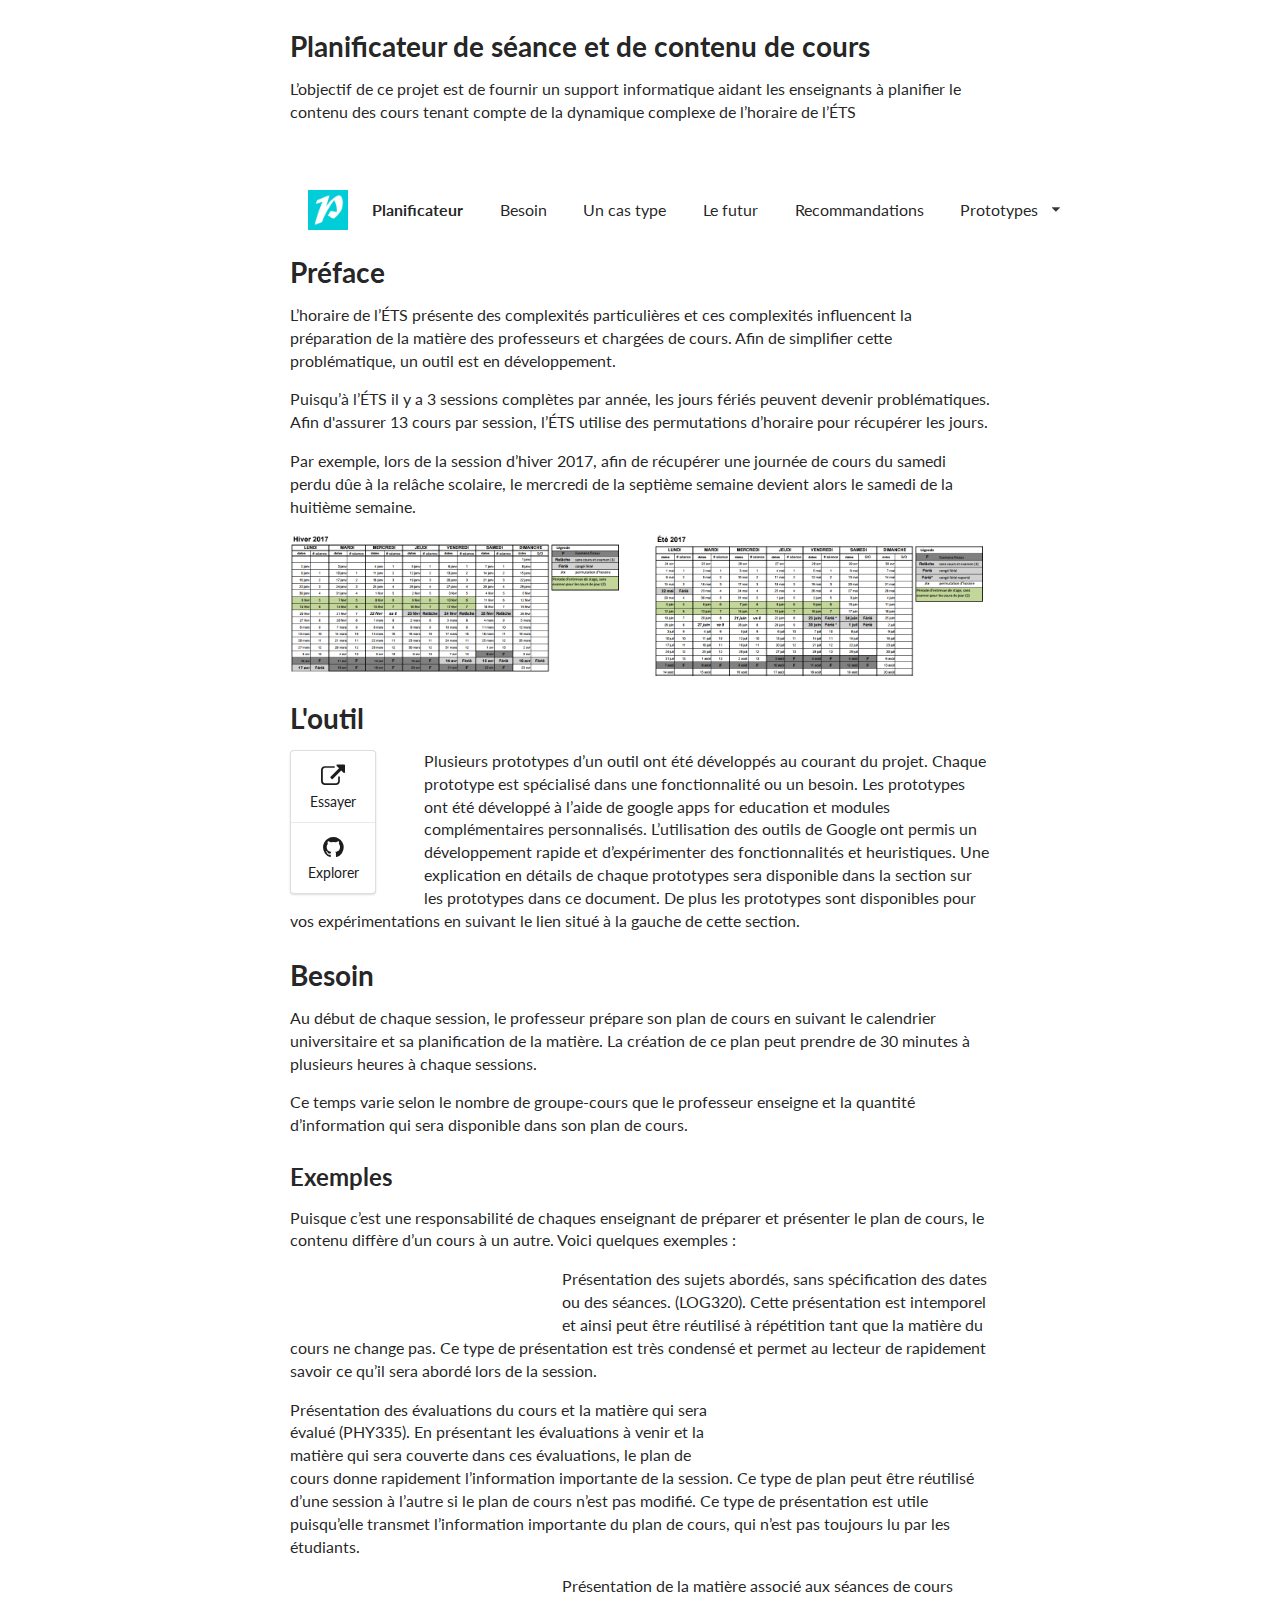
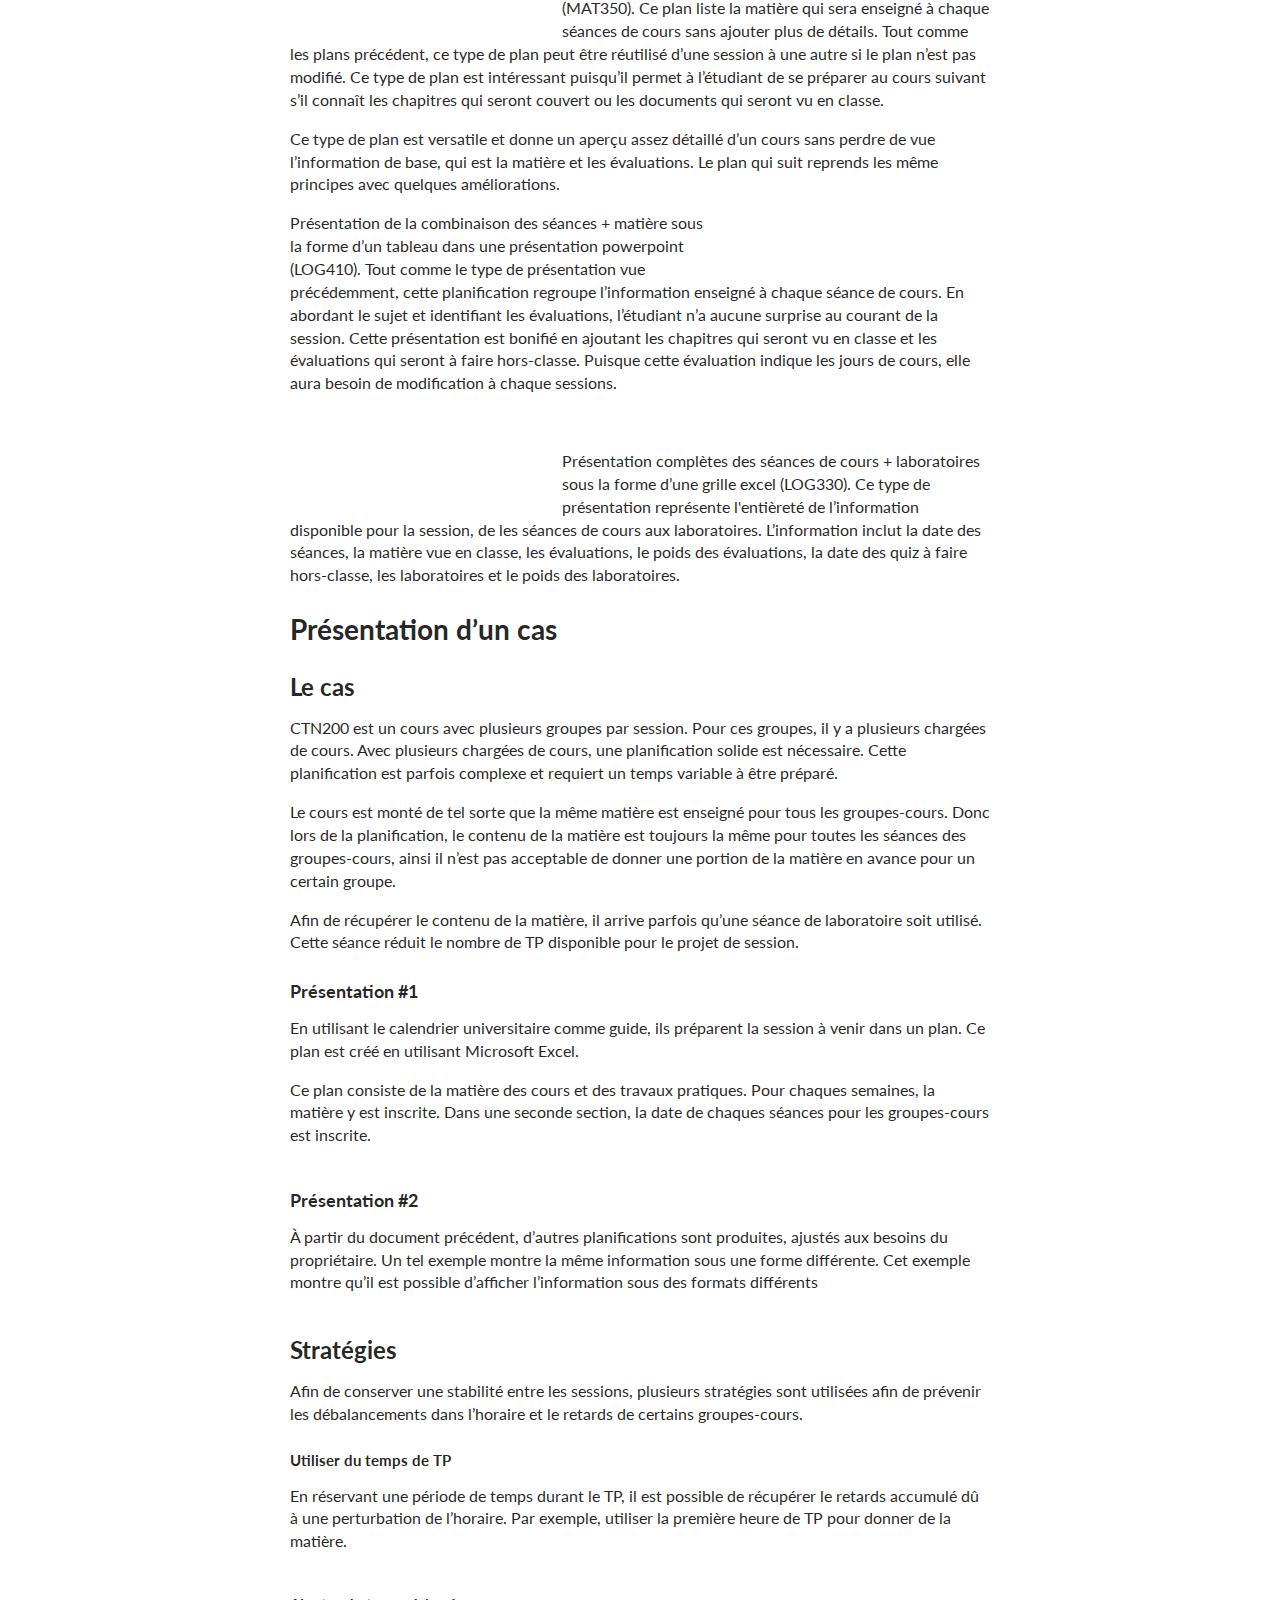
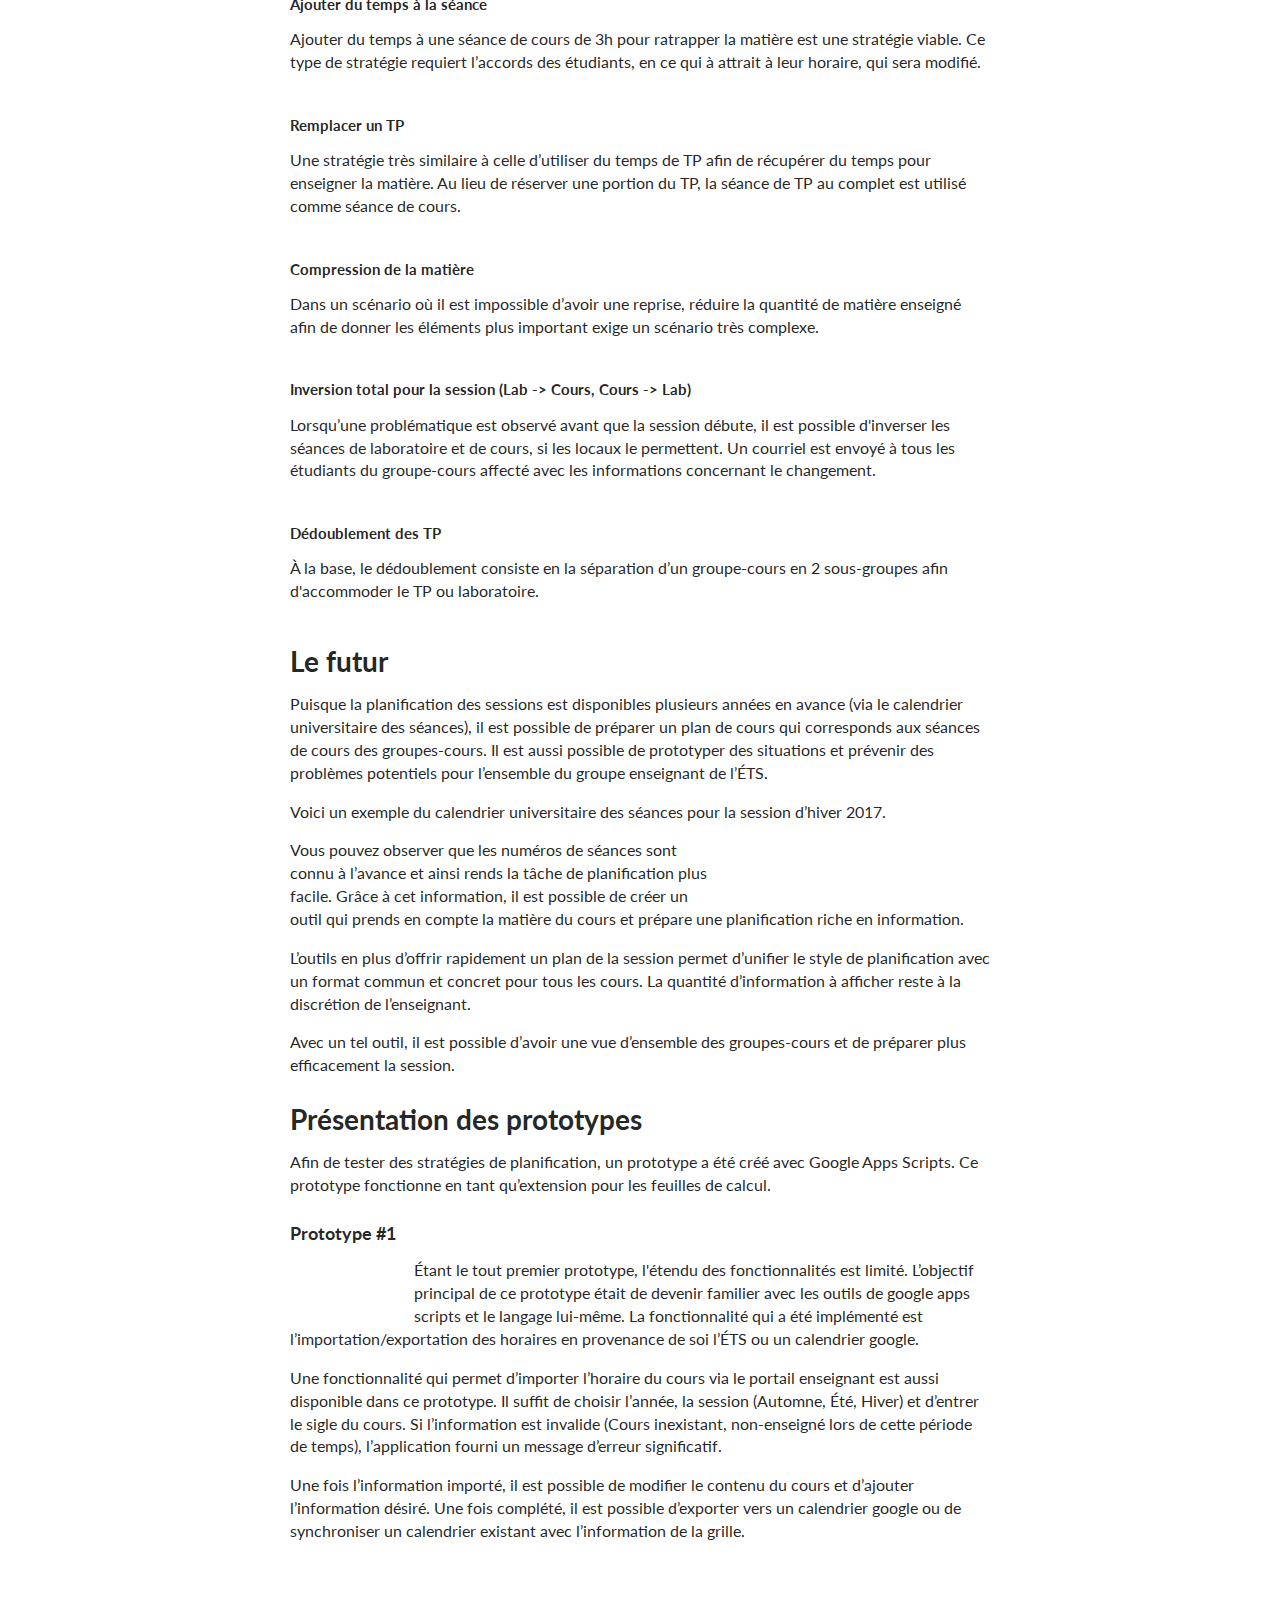
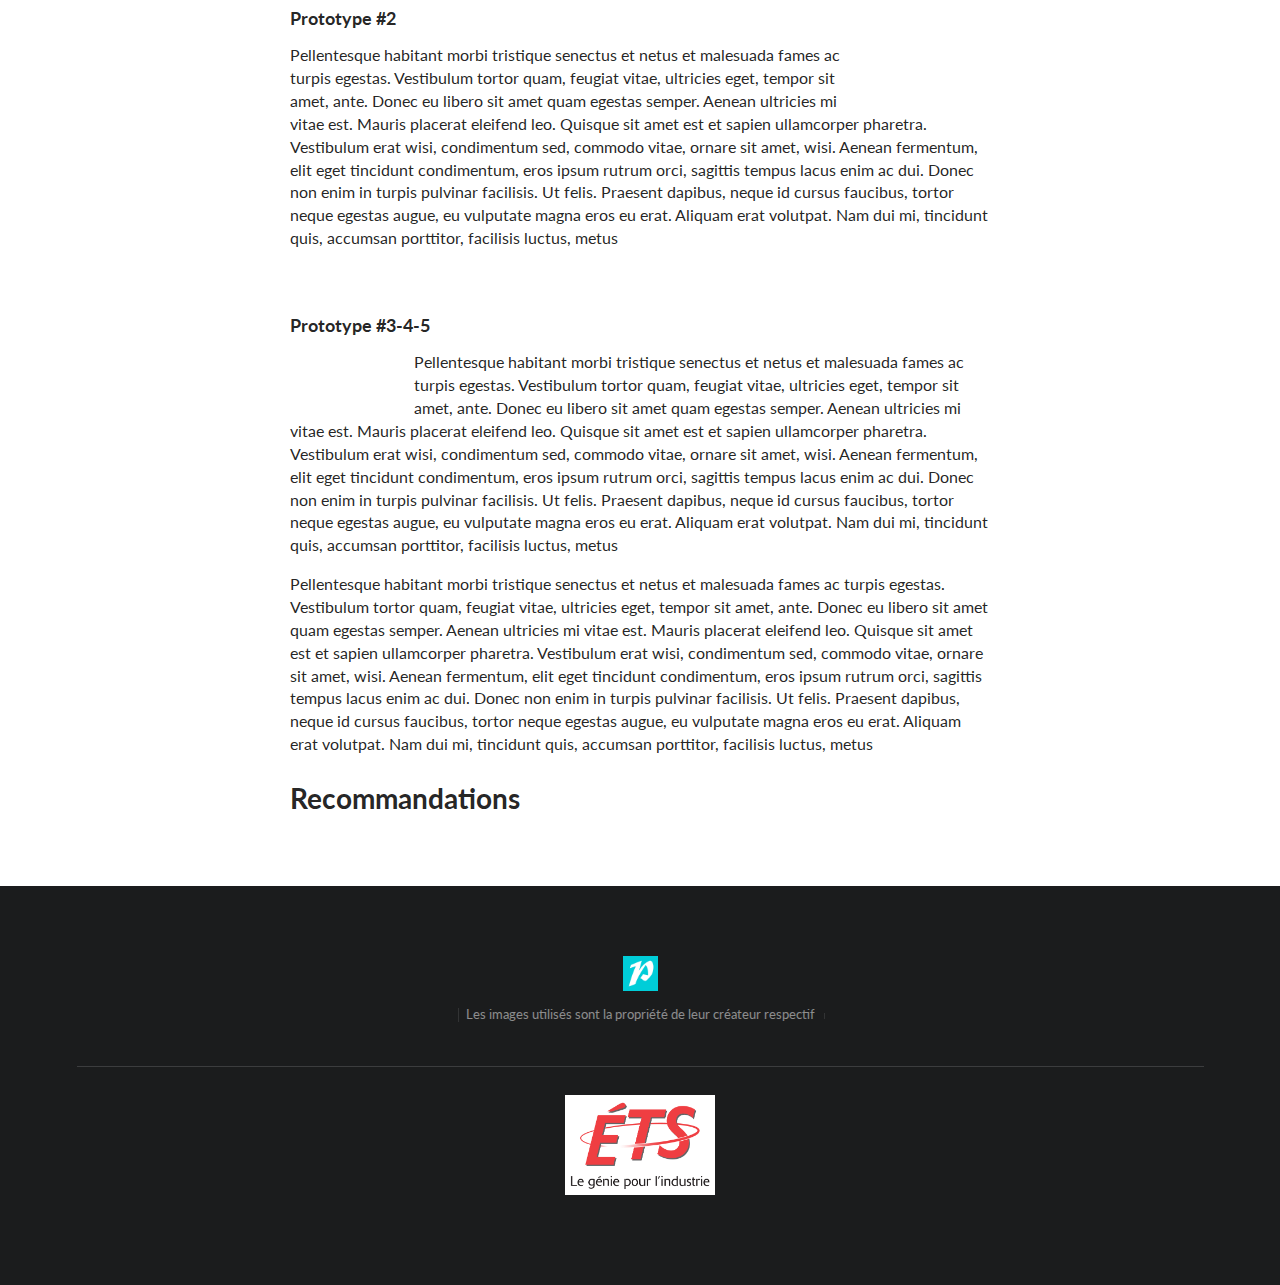
==== docs/index.html @ f1735b57 "Initial commit" ====
﻿<!DOCTYPE html>
<html>
<head>
    <!-- Standard Meta -->
    <meta charset="utf-8" />
    <meta http-equiv="X-UA-Compatible" content="IE=edge,chrome=1" />
    <meta name="viewport" content="width=device-width, initial-scale=1.0, maximum-scale=1.0">
    <!-- Site Properties -->
    <title>Planificateur de séance et de contenu de cours</title>
    <link rel="stylesheet" type="text/css" href="public/semantic/dist/components/reset.css">
    <link rel="stylesheet" type="text/css" href="public/semantic/dist/components/site.css">
    <link rel="stylesheet" type="text/css" href="public/semantic/dist/components/container.css">
    <link rel="stylesheet" type="text/css" href="public/semantic/dist/components/grid.css">
    <link rel="stylesheet" type="text/css" href="public/semantic/dist/components/header.css">
    <link rel="stylesheet" type="text/css" href="public/semantic/dist/components/image.css">
    <link rel="stylesheet" type="text/css" href="public/semantic/dist/components/menu.css">
    <link rel="stylesheet" type="text/css" href="public/semantic/dist/components/divider.css">
    <link rel="stylesheet" type="text/css" href="public/semantic/dist/components/list.css">
    <link rel="stylesheet" type="text/css" href="public/semantic/dist/components/segment.css">
    <link rel="stylesheet" type="text/css" href="public/semantic/dist/components/dropdown.css">
    <link rel="stylesheet" type="text/css" href="public/semantic/dist/components/icon.css">
    <link rel="stylesheet" type="text/css" href="public/semantic/dist/components/transition.css">
    <link rel="stylesheet" type="text/css" href="public/fancybox/dist/jquery.fancybox.min.css">
    <script src="public/library/jquery.min.js"></script>
    <script src="public/semantic/dist/components/transition.js"></script>
    <script src="public/semantic/dist/components/dropdown.js"></script>
    <script src="public/semantic/dist/components/visibility.js"></script>
    <script src="public/fancybox/dist/jquery.fancybox.min.js"></script>
    <script>
        $(document)
            .ready(function () {

                // fix main menu to page on passing
                $('.main.menu').visibility({
                    type: 'fixed'
                });
                $('.overlay').visibility({
                    type: 'fixed',
                    offset: 80
                });

                // lazy load images
                $('.image').visibility({
                    type: 'image',
                    transition: 'vertical flip in',
                    duration: 500
                });

                // show dropdown on hover
                $('.main.menu  .ui.dropdown').dropdown({
                    on: 'hover'
                });
            })
            ;
    </script>

    <link rel="stylesheet" type="text/css" href="public/css/site.css">

</head>
<body>
    <div class="ui main text container">
        <h1 class="ui header">Planificateur de séance et de contenu de cours</h1>
        <p>L’objectif de ce projet est de fournir un support informatique aidant les enseignants à planifier le contenu des cours tenant compte de la dynamique complexe de l’horaire de l’ÉTS</p>
    </div>

    <div class="ui borderless main menu">
        <div class="ui text container">
            <div href="#" class="header item">
                <img class="logo" src="public/images/logo.png">
                Planificateur
            </div>
            <a href="#Besoin" class="item">Besoin</a>
            <a href="#CasType" class="item">Un cas type</a>
            <a href="#Futur" class="item">Le futur</a>
            <a href="#Recommandations" class="item">Recommandations</a>
            <div class="ui right floated dropdown item">
                Prototypes <i class="dropdown icon"></i>
                <div class="menu">
                    <a href="#Prototype1" class="item">#1 : Contenu d'horaire</a>
                    <a href="#Prototype2" class="item">#2 : Ordre des horaires</a>
                    <a href="#Prototype3-4-5" class="item">#3 : Planificateur d'horaire</a>
                    <a href="#Prototype3-4-5" class="item">#4 : Heuristiques d'horaire</a>
                    <a href="#Prototype3-4-5" class="item">#5 : Multi horaires</a>
                </div>
            </div>
        </div>
    </div>
    <div class="ui text container">
        <h1>Préface</h1>
        <p>L’horaire de l’ÉTS présente des complexités particulières et ces complexités influencent la préparation de la matière des professeurs et chargées de cours. Afin de simplifier cette problématique, un outil est en développement.</p>
        <p>Puisqu’à l’ÉTS il y a 3 sessions complètes par année, les jours fériés peuvent devenir problématiques. Afin d'assurer 13 cours par session, l’ÉTS utilise des permutations d’horaire pour récupérer les jours.</p>
        <p>Par exemple, lors de la session d’hiver 2017, afin de récupérer une journée de cours du samedi perdu dûe à la relâche scolaire, le mercredi de la septième semaine devient alors le samedi de la huitième semaine.</p>
        <div class="ui grid">
            <div class="centered row">
                <div class="eight wide column">
                    <a data-fancybox="calendrieruniversitaire" href="public/images/calendrieruniversitaire1.png"><img class="ui large floated image" data-src="public/images/wireframe/calendrieruniversitaire1.png"></a>
                </div>
                <div class="eight wide column">
                    <a data-fancybox="calendrieruniversitaire" href="public/images/calendrieruniversitaire2.png"><img class="ui large floated image" data-src="public/images/wireframe/calendrieruniversitaire2.png"></a>
                </div>
            </div>
        </div>

        <h1>L'outil</h1>
        <div class="overlay">
            <div class="ui labeled icon vertical menu">
                <a class="item" href="prototypes.html" target="_blank"><i class="external icon"></i> Essayer</a>
                <a class="item" href="https://github.com/Thoorium/PlanificateurSeanceContenuCours" target="_blank"><i class="github icon"></i> Explorer</a>
            </div>
        </div>
        <p>Plusieurs prototypes d’un outil ont été développés au courant du projet. Chaque prototype est spécialisé dans une fonctionnalité ou un besoin. Les prototypes ont été développé à l’aide de google apps for education et modules complémentaires personnalisés. L’utilisation des outils de Google ont permis un développement rapide et d’expérimenter des fonctionnalités et heuristiques. Une explication en détails de chaque prototypes sera disponible dans la section sur les prototypes dans ce document. De plus les prototypes sont disponibles pour vos expérimentations en suivant le lien situé à la gauche de cette section.</p>
        <h1 id="Besoin">Besoin</h1>
        <p>Au début de chaque session, le professeur prépare son plan de cours en suivant le calendrier universitaire et sa planification de la matière. La création de ce plan peut prendre de 30 minutes à plusieurs heures à chaque sessions.</p>
        <p>Ce temps varie selon le nombre de groupe-cours que le professeur enseigne et la quantité d’information qui sera disponible dans son plan de cours.</p>
        <h2>Exemples</h2>
        <p>Puisque c’est une responsabilité de chaques enseignant de préparer et présenter le plan de cours, le contenu diffère d’un cours à un autre. Voici quelques exemples :</p>
        <a data-fancybox="gallery1" href="public/images/wireframe/plan1.png"><img class="ui medium left floated image" data-src="public/images/wireframe/plan1.png"></a>
        <p>Présentation des sujets abordés, sans spécification des dates ou des séances. (LOG320). Cette présentation est intemporel et ainsi peut être réutilisé à répétition tant que la matière du cours ne change pas. Ce type de présentation est très condensé et permet au lecteur de rapidement savoir ce qu’il sera abordé lors de la session.</p>
        <a data-fancybox="gallery2" href="public/images/wireframe/plan2.png"><img class="ui medium right floated image" data-src="public/images/wireframe/plan2.png"></a>
        <p>Présentation des évaluations du cours et la matière qui sera évalué (PHY335). En présentant les évaluations à venir et la matière qui sera couverte dans ces évaluations, le plan de cours donne rapidement l’information importante de la session. Ce type de plan peut être réutilisé d’une session à l’autre si le plan de cours n’est pas modifié. Ce type de présentation est utile puisqu’elle transmet l’information importante du plan de cours, qui n’est pas toujours lu par les étudiants.</p>
        <a data-fancybox="gallery3" href="public/images/wireframe/plan3.png"><img class="ui medium left floated image" data-src="public/images/wireframe/plan3.png"></a>
        <p>Présentation de la matière associé aux séances de cours (MAT350). Ce plan liste la matière qui sera enseigné à chaque séances de cours sans ajouter plus de détails. Tout comme les plans précédent, ce type de plan peut être réutilisé d’une session à une autre si le plan n’est pas modifié. Ce type de plan est intéressant puisqu’il permet à l’étudiant de se préparer au cours suivant s’il connaît les chapitres qui seront couvert ou les documents qui seront vu en classe.</p>
        <p>Ce type de plan est versatile et donne un aperçu assez détaillé d’un cours sans perdre de vue l’information de base, qui est la matière et les évaluations. Le plan qui suit reprends les même principes avec quelques améliorations.</p>
        <a data-fancybox="gallery4" href="public/images/wireframe/plan4.png"><img class="ui medium right floated image" data-src="public/images/wireframe/plan4.png"></a>

        <p>Présentation de la combinaison des séances + matière sous la forme d’un tableau dans une présentation powerpoint (LOG410). Tout comme le type de présentation vue précédemment, cette planification regroupe l’information enseigné à chaque séance de cours. En abordant le sujet et identifiant les évaluations, l’étudiant n’a aucune surprise au courant de la session. Cette présentation est bonifié en ajoutant les chapitres qui seront vu en classe et les évaluations qui seront à faire hors-classe. Puisque cette évaluation indique les jours de cours, elle aura besoin de modification à chaque sessions.</p>
        <!--<p>Pellentesque habitant morbi tristique senectus et netus et malesuada fames ac turpis egestas. Vestibulum tortor quam, feugiat vitae, ultricies eget, tempor sit amet, ante. Donec eu libero sit amet quam egestas semper. Aenean ultricies mi vitae est. Mauris placerat eleifend leo.</p>-->
        <p>&nbsp;</p>
        <a data-fancybox="gallery5" href="public/images/wireframe/plan5.png"><img class="ui medium left floated image" data-src="public/images/wireframe/plan5.png"></a>

        <p>Présentation complètes des séances de cours + laboratoires sous la forme d’une grille excel (LOG330). Ce type de présentation représente l'entièreté de l’information disponible pour la session, de les séances de cours aux laboratoires. L’information inclut la date des séances, la matière vue en classe, les évaluations, le poids des évaluations, la date des quiz à faire hors-classe, les laboratoires et le poids des laboratoires.</p>

        <h1 id="CasType">Présentation d’un cas</h1>
        <h2>Le cas</h2>
        <p>CTN200 est un cours avec plusieurs groupes par session. Pour ces groupes, il y a plusieurs chargées de cours. Avec plusieurs chargées de cours, une planification solide est nécessaire. Cette planification est parfois complexe et requiert un temps variable à être préparé.</p>
        <p>Le cours est monté de tel sorte que la même matière est enseigné pour tous les groupes-cours. Donc lors de la planification, le contenu de la matière est toujours la même pour toutes les séances des groupes-cours, ainsi il n’est pas acceptable de donner une portion de la matière en avance pour un certain groupe.</p>
        <p>Afin de récupérer le contenu de la matière, il arrive parfois qu’une séance de laboratoire soit utilisé. Cette séance réduit le nombre de TP disponible pour le projet de session.</p>
        <h3>Présentation #1</h3>
        <p>En utilisant le calendrier universitaire comme guide, ils préparent la session à venir dans un plan. Ce plan est créé en utilisant Microsoft Excel.</p>
        <p>Ce plan consiste de la matière des cours et des travaux pratiques. Pour chaques semaines, la matière y est inscrite. Dans une seconde section, la date de chaques séances pour les groupes-cours est inscrite.</p>
        <div class="ui grid">
            <div class="centered row">
                <div class="eight wide column">
                    <a data-fancybox="pre01" href="public/images/pre01a.png"><img class="ui large floated image" data-src="public/images/pre01a.png"></a>
                </div>
                <div class="eight wide column">
                    <a data-fancybox="pre01" href="public/images/pre01b.png"><img class="ui large floated image" data-src="public/images/pre01b.png"></a>
                </div>
            </div>
        </div>
        <h3>Présentation #2</h3>
        <p>À partir du document précédent, d’autres planifications sont produites, ajustés aux besoins du propriétaire. Un tel exemple montre la même information sous une forme différente. Cet exemple montre qu’il est possible d’afficher l’information sous des formats différents</p>
        <div class="ui grid">
            <div class="centered row">
                <div class="eight wide column">
                    <a data-fancybox="pre02" href="public/images/pre02a.png"><img class="ui large floated image" data-src="public/images/pre02a.png"></a>
                </div>
                <div class="eight wide column">
                    <a data-fancybox="pre02" href="public/images/pre02b.png"><img class="ui large floated image" data-src="public/images/pre02b.png"></a>
                </div>
            </div>
        </div>
        <h2>Stratégies</h2>
        <p>Afin de conserver une stabilité entre les sessions, plusieurs stratégies sont utilisées afin de prévenir les débalancements dans l’horaire et le retards de certains groupes-cours.</p>
        <h4>Utiliser du temps de TP</h4>
        <p>En réservant une période de temps durant le TP, il est possible de récupérer le retards accumulé dû à une perturbation de l’horaire. Par exemple, utiliser la première heure de TP pour donner de la matière.</p>
        <div class="ui grid">
            <div class="centered row">
                <div class="eight wide column">
                    <a data-fancybox="heuristique" href="public/images/wireframe/heuristique-temps-tp.png"><img class="ui large floated image" data-src="public/images/wireframe/heuristique-temps-tp.png"></a>
                </div>
            </div>
        </div>
        <h4>Ajouter du temps à la séance</h4>
        <p>Ajouter du temps à une séance de cours de 3h pour ratrapper la matière est une stratégie viable. Ce type de stratégie requiert l’accords des étudiants, en ce qui à attrait à leur horaire, qui sera modifié.</p>
        <div class="ui grid">
            <div class="centered row">
                <div class="eight wide column">
                    <a data-fancybox="heuristique" href="public/images/wireframe/heuristique-ajout-temps-cours.png"><img class="ui large floated image" data-src="public/images/wireframe/heuristique-ajout-temps-cours.png"></a>
                </div>
            </div>
        </div>
        <h4>Remplacer un TP</h4>
        <p>Une stratégie très similaire à celle d’utiliser du temps de TP afin de récupérer du temps pour enseigner la matière. Au lieu de réserver une portion du TP, la séance de TP au complet est utilisé comme séance de cours.</p>
        <div class="ui grid">
            <div class="centered row">
                <div class="eight wide column">
                    <a data-fancybox="heuristique" href="public/images/wireframe/heuristique-tp-cours.png"><img class="ui large floated image" data-src="public/images/wireframe/heuristique-tp-cours.png"></a>
                </div>
            </div>
        </div>
        <h4>Compression de la matière</h4>
        <p>Dans un scénario où il est impossible d’avoir une reprise, réduire la quantité de matière enseigné afin de donner les éléments plus important exige un scénario très complexe.</p>
        <div class="ui grid">
            <div class="centered row">
                <div class="eight wide column">
                    <a data-fancybox="heuristique" href="public/images/wireframe/heuristique-compression-matiere.png"><img class="ui large floated image" data-src="public/images/wireframe/heuristique-compression-matiere.png"></a>
                </div>
            </div>
        </div>
        <h4>Inversion total pour la session (Lab -> Cours, Cours -> Lab)</h4>
        <p>Lorsqu’une problématique est observé avant que la session débute, il est possible d'inverser les séances de laboratoire et de cours, si les locaux le permettent. Un courriel est envoyé à tous les étudiants du groupe-cours affecté avec les informations concernant le changement.</p>
        <div class="ui grid">
            <div class="centered row">
                <div class="eight wide column">
                    <a data-fancybox="heuristique" href="public/images/wireframe/heuristique-temps-tp.png"><img class="ui large floated image" data-src="public/images/wireframe/heuristique-temps-tp.png"></a>
                </div>
            </div>
        </div>
        <h4>Dédoublement des TP</h4>
        <p>À la base, le dédoublement consiste en la séparation d’un groupe-cours en 2 sous-groupes afin d'accommoder le TP ou laboratoire.</p>
        <div class="ui grid">
            <div class="centered row">
                <div class="seven wide column">
                    <a data-fancybox="heuristique" href="public/images/wireframe/heuristique-dedoublement-tp.png"><img class="ui large floated image" data-src="public/images/wireframe/heuristique-dedoublement-tp.png"></a>
                </div>
                <div class="nine wide column">
                    <a data-fancybox="heuristique" href="public/images/wireframe/heuristique-dedoublement-tp-2.png"><img class="ui large floated image" data-src="public/images/wireframe/heuristique-dedoublement-tp-2.png"></a>
                </div>
            </div>
        </div>
        <h1 id="Futur">Le futur</h1>
        <p>Puisque la planification des sessions est disponibles plusieurs années en avance (via le calendrier universitaire des séances), il est possible de préparer un plan de cours qui corresponds aux séances de cours des groupes-cours. Il est aussi possible de prototyper des situations et prévenir des problèmes potentiels pour l’ensemble du groupe enseignant de l’ÉTS.</p>
        <p>Voici un exemple du calendrier universitaire des séances pour la session d’hiver 2017.</p>
        <a data-fancybox="gallery6" href="public/images/wireframe/calendrieruniversitaire1.png"><img class="ui medium right floated image" data-src="public/images/wireframe/calendrieruniversitaire1.png"></a>
        <p>Vous pouvez observer que les numéros de séances sont connu à l’avance et ainsi rends la tâche de planification plus facile. Grâce à cet information, il est possible de créer un outil qui prends en compte la matière du cours et prépare une planification riche en information.</p>
        <p>L’outils en plus d’offrir rapidement un plan de la session permet d’unifier le style de planification avec un format commun et concret pour tous les cours. La quantité d’information à afficher reste à la discrétion de l’enseignant.</p>
        <p>Avec un tel outil, il est possible d’avoir une vue d’ensemble des groupes-cours et de préparer plus efficacement la session.</p>
        <h1 id="Prototypes">Présentation des prototypes</h1>
        <p>Afin de tester des stratégies de planification, un prototype a été créé avec Google Apps Scripts. Ce prototype fonctionne en tant qu’extension pour les feuilles de calcul.</p>
        <h3 id="Prototype1">Prototype #1</h3>
        <a data-fancybox="prototype1" href="public/images/wireframe/prototype1b.png"><img class="ui small left floated image" data-src="public/images/wireframe/prototype1b.png"></a>
        <p>Étant le tout premier prototype, l'étendu des fonctionnalités est limité. L’objectif principal de ce prototype était de devenir familier avec les outils de google apps scripts et le langage lui-même. La fonctionnalité qui a été implémenté est l’importation/exportation des horaires en provenance de soi l’ÉTS ou un calendrier google.</p>
        <p>Une fonctionnalité qui permet d’importer l’horaire du cours via le portail enseignant est aussi disponible dans ce prototype. Il suffit de choisir l’année, la session (Automne, Été, Hiver) et d’entrer le sigle du cours. Si l’information est invalide (Cours inexistant, non-enseigné lors de cette période de temps), l’application fourni un message d’erreur significatif.</p>
        <p>Une fois l’information importé, il est possible de modifier le contenu du cours et d’ajouter l’information désiré. Une fois complété, il est possible d’exporter vers un calendrier google ou de synchroniser un calendrier existant avec l’information de la grille.</p>
        <p>&nbsp;</p>
        <h3 id="Prototype2">Prototype #2</h3>
        <a data-fancybox="prototype2" href="public/images/wireframe/prototype2.png"><img class="ui small right floated image" data-src="public/images/wireframe/prototype2.png"></a>
        <p>Pellentesque habitant morbi tristique senectus et netus et malesuada fames ac turpis egestas. Vestibulum tortor quam, feugiat vitae, ultricies eget, tempor sit amet, ante. Donec eu libero sit amet quam egestas semper. Aenean ultricies mi vitae est. Mauris placerat eleifend leo. Quisque sit amet est et sapien ullamcorper pharetra. Vestibulum erat wisi, condimentum sed, commodo vitae, ornare sit amet, wisi. Aenean fermentum, elit eget tincidunt condimentum, eros ipsum rutrum orci, sagittis tempus lacus enim ac dui. Donec non enim in turpis pulvinar facilisis. Ut felis. Praesent dapibus, neque id cursus faucibus, tortor neque egestas augue, eu vulputate magna eros eu erat. Aliquam erat volutpat. Nam dui mi, tincidunt quis, accumsan porttitor, facilisis luctus, metus</p>
        <p>&nbsp;</p>
        <h3 id="Prototype3-4-5">Prototype #3-4-5</h3>
        <a data-fancybox="prototype3" href="public/images/wireframe/prototype3-4-5.png"><img class="ui small left floated image" data-src="public/images/wireframe/prototype3-4-5.png"></a>
        <p>Pellentesque habitant morbi tristique senectus et netus et malesuada fames ac turpis egestas. Vestibulum tortor quam, feugiat vitae, ultricies eget, tempor sit amet, ante. Donec eu libero sit amet quam egestas semper. Aenean ultricies mi vitae est. Mauris placerat eleifend leo. Quisque sit amet est et sapien ullamcorper pharetra. Vestibulum erat wisi, condimentum sed, commodo vitae, ornare sit amet, wisi. Aenean fermentum, elit eget tincidunt condimentum, eros ipsum rutrum orci, sagittis tempus lacus enim ac dui. Donec non enim in turpis pulvinar facilisis. Ut felis. Praesent dapibus, neque id cursus faucibus, tortor neque egestas augue, eu vulputate magna eros eu erat. Aliquam erat volutpat. Nam dui mi, tincidunt quis, accumsan porttitor, facilisis luctus, metus</p>
        <p>Pellentesque habitant morbi tristique senectus et netus et malesuada fames ac turpis egestas. Vestibulum tortor quam, feugiat vitae, ultricies eget, tempor sit amet, ante. Donec eu libero sit amet quam egestas semper. Aenean ultricies mi vitae est. Mauris placerat eleifend leo. Quisque sit amet est et sapien ullamcorper pharetra. Vestibulum erat wisi, condimentum sed, commodo vitae, ornare sit amet, wisi. Aenean fermentum, elit eget tincidunt condimentum, eros ipsum rutrum orci, sagittis tempus lacus enim ac dui. Donec non enim in turpis pulvinar facilisis. Ut felis. Praesent dapibus, neque id cursus faucibus, tortor neque egestas augue, eu vulputate magna eros eu erat. Aliquam erat volutpat. Nam dui mi, tincidunt quis, accumsan porttitor, facilisis luctus, metus</p>

        <h1 id="Recommandations">Recommandations</h1>
        <p></p>
    </div>
    <div class="ui inverted vertical footer segment">
        <div class="ui center aligned container">            
            <img src="public/images/logo.png" class="ui centered mini image">
            <div class="ui horizontal inverted small divided link list">
                <a class="item" href="#"></a>
                <a class="item" href="#">Les images utilisés sont la propriété de leur créateur respectif</a>
                <a class="item" href="#"></a>
            </div>
            <div class="ui inverted section divider"></div>
            <img src="public/images/ETS.png" class="ui centered small image" style="background-color:#FFF;">
            <img />
        </div>
    </div>
</body>
</html>
---- docs/public/semantic/dist/components/site.css ----
/*!
 * # Semantic UI 2.2.10 - Site
 * http://github.com/semantic-org/semantic-ui/
 *
 *
 * Released under the MIT license
 * http://opensource.org/licenses/MIT
 *
 */


/*******************************
             Page
*******************************/

@import url('https://fonts.googleapis.com/css?family=Lato:400,700,400italic,700italic&subset=latin');
html,
body {
  height: 100%;
}
html {
  font-size: 14px;
}
body {
  margin: 0px;
  padding: 0px;
  overflow-x: hidden;
  min-width: 320px;
  background: #FFFFFF;
  font-family: 'Lato', 'Helvetica Neue', Arial, Helvetica, sans-serif;
  font-size: 14px;
  line-height: 1.4285em;
  color: rgba(0, 0, 0, 0.87);
  font-smoothing: antialiased;
}


/*******************************
             Headers
*******************************/

h1,
h2,
h3,
h4,
h5 {
  font-family: 'Lato', 'Helvetica Neue', Arial, Helvetica, sans-serif;
  line-height: 1.28571429em;
  margin: calc(2rem -  0.14285714em ) 0em 1rem;
  font-weight: bold;
  padding: 0em;
}
h1 {
  min-height: 1rem;
  font-size: 2rem;
}
h2 {
  font-size: 1.71428571rem;
}
h3 {
  font-size: 1.28571429rem;
}
h4 {
  font-size: 1.07142857rem;
}
h5 {
  font-size: 1rem;
}
h1:first-child,
h2:first-child,
h3:first-child,
h4:first-child,
h5:first-child {
  margin-top: 0em;
}
h1:last-child,
h2:last-child,
h3:last-child,
h4:last-child,
h5:last-child {
  margin-bottom: 0em;
}


/*******************************
             Text
*******************************/

p {
  margin: 0em 0em 1em;
  line-height: 1.4285em;
}
p:first-child {
  margin-top: 0em;
}
p:last-child {
  margin-bottom: 0em;
}

/*-------------------
        Links
--------------------*/

a {
  color: #4183C4;
  text-decoration: none;
}
a:hover {
  color: #1e70bf;
  text-decoration: none;
}


/*******************************
          Highlighting
*******************************/


/* Site */
::-webkit-selection {
  background-color: #CCE2FF;
  color: rgba(0, 0, 0, 0.87);
}
::-moz-selection {
  background-color: #CCE2FF;
  color: rgba(0, 0, 0, 0.87);
}
::selection {
  background-color: #CCE2FF;
  color: rgba(0, 0, 0, 0.87);
}

/* Form */
textarea::-webkit-selection,
input::-webkit-selection {
  background-color: rgba(100, 100, 100, 0.4);
  color: rgba(0, 0, 0, 0.87);
}
textarea::-moz-selection,
input::-moz-selection {
  background-color: rgba(100, 100, 100, 0.4);
  color: rgba(0, 0, 0, 0.87);
}
textarea::selection,
input::selection {
  background-color: rgba(100, 100, 100, 0.4);
  color: rgba(0, 0, 0, 0.87);
}


/*******************************
        Global Overrides
*******************************/



/*******************************
         Site Overrides
*******************************/
---- docs/public/semantic/dist/components/container.css ----
/*!
 * # Semantic UI 2.2.10 - Container
 * http://github.com/semantic-org/semantic-ui/
 *
 *
 * Released under the MIT license
 * http://opensource.org/licenses/MIT
 *
 */


/*******************************
            Container
*******************************/


/* All Sizes */
.ui.container {
  display: block;
  max-width: 100% !important;
}

/* Mobile */
@media only screen and (max-width: 767px) {
  .ui.container {
    width: auto !important;
    margin-left: 1em !important;
    margin-right: 1em !important;
  }
  .ui.grid.container {
    width: auto !important;
  }
  .ui.relaxed.grid.container {
    width: auto !important;
  }
  .ui.very.relaxed.grid.container {
    width: auto !important;
  }
}

/* Tablet */
@media only screen and (min-width: 768px) and (max-width: 991px) {
  .ui.container {
    width: 723px;
    margin-left: auto !important;
    margin-right: auto !important;
  }
  .ui.grid.container {
    width: calc( 723px  +  2rem ) !important;
  }
  .ui.relaxed.grid.container {
    width: calc( 723px  +  3rem ) !important;
  }
  .ui.very.relaxed.grid.container {
    width: calc( 723px  +  5rem ) !important;
  }
}

/* Small Monitor */
@media only screen and (min-width: 992px) and (max-width: 1199px) {
  .ui.container {
    width: 933px;
    margin-left: auto !important;
    margin-right: auto !important;
  }
  .ui.grid.container {
    width: calc( 933px  +  2rem ) !important;
  }
  .ui.relaxed.grid.container {
    width: calc( 933px  +  3rem ) !important;
  }
  .ui.very.relaxed.grid.container {
    width: calc( 933px  +  5rem ) !important;
  }
}

/* Large Monitor */
@media only screen and (min-width: 1200px) {
  .ui.container {
    width: 1127px;
    margin-left: auto !important;
    margin-right: auto !important;
  }
  .ui.grid.container {
    width: calc( 1127px  +  2rem ) !important;
  }
  .ui.relaxed.grid.container {
    width: calc( 1127px  +  3rem ) !important;
  }
  .ui.very.relaxed.grid.container {
    width: calc( 1127px  +  5rem ) !important;
  }
}


/*******************************
             Types
*******************************/


/* Text Container */
.ui.text.container {
  font-family: 'Lato', 'Helvetica Neue', Arial, Helvetica, sans-serif;
  max-width: 700px !important;
  line-height: 1.5;
}
.ui.text.container {
  font-size: 1.14285714rem;
}

/* Fluid */
.ui.fluid.container {
  width: 100%;
}


/*******************************
           Variations
*******************************/

.ui[class*="left aligned"].container {
  text-align: left;
}
.ui[class*="center aligned"].container {
  text-align: center;
}
.ui[class*="right aligned"].container {
  text-align: right;
}
.ui.justified.container {
  text-align: justify;
  -webkit-hyphens: auto;
      -ms-hyphens: auto;
          hyphens: auto;
}


/*******************************
         Theme Overrides
*******************************/



/*******************************
         Site Overrides
*******************************/
---- docs/public/semantic/dist/components/header.css ----
/*!
 * # Semantic UI 2.2.10 - Header
 * http://github.com/semantic-org/semantic-ui/
 *
 *
 * Released under the MIT license
 * http://opensource.org/licenses/MIT
 *
 */


/*******************************
            Header
*******************************/


/* Standard */
.ui.header {
  border: none;
  margin: calc(2rem -  0.14285714em ) 0em 1rem;
  padding: 0em 0em;
  font-family: 'Lato', 'Helvetica Neue', Arial, Helvetica, sans-serif;
  font-weight: bold;
  line-height: 1.28571429em;
  text-transform: none;
  color: rgba(0, 0, 0, 0.87);
}
.ui.header:first-child {
  margin-top: -0.14285714em;
}
.ui.header:last-child {
  margin-bottom: 0em;
}

/*--------------
   Sub Header
---------------*/

.ui.header .sub.header {
  display: block;
  font-weight: normal;
  padding: 0em;
  margin: 0em;
  font-size: 1rem;
  line-height: 1.2em;
  color: rgba(0, 0, 0, 0.6);
}

/*--------------
      Icon
---------------*/

.ui.header > .icon {
  display: table-cell;
  opacity: 1;
  font-size: 1.5em;
  padding-top: 0.14285714em;
  vertical-align: middle;
}

/* With Text Node */
.ui.header .icon:only-child {
  display: inline-block;
  padding: 0em;
  margin-right: 0.75rem;
}

/*-------------------
        Image
--------------------*/

.ui.header > .image:not(.icon),
.ui.header > img {
  display: inline-block;
  margin-top: 0.14285714em;
  width: 2.5em;
  height: auto;
  vertical-align: middle;
}
.ui.header > .image:not(.icon):only-child,
.ui.header > img:only-child {
  margin-right: 0.75rem;
}

/*--------------
     Content
---------------*/

.ui.header .content {
  display: inline-block;
  vertical-align: top;
}

/* After Image */
.ui.header > img + .content,
.ui.header > .image + .content {
  padding-left: 0.75rem;
  vertical-align: middle;
}

/* After Icon */
.ui.header > .icon + .content {
  padding-left: 0.75rem;
  display: table-cell;
  vertical-align: middle;
}

/*--------------
 Loose Coupling
---------------*/

.ui.header .ui.label {
  font-size: '';
  margin-left: 0.5rem;
  vertical-align: middle;
}

/* Positioning */
.ui.header + p {
  margin-top: 0em;
}


/*******************************
            Types
*******************************/


/*--------------
     Page
---------------*/

h1.ui.header {
  font-size: 2rem;
}
h2.ui.header {
  font-size: 1.71428571rem;
}
h3.ui.header {
  font-size: 1.28571429rem;
}
h4.ui.header {
  font-size: 1.07142857rem;
}
h5.ui.header {
  font-size: 1rem;
}

/* Sub Header */
h1.ui.header .sub.header {
  font-size: 1.14285714rem;
}
h2.ui.header .sub.header {
  font-size: 1.14285714rem;
}
h3.ui.header .sub.header {
  font-size: 1rem;
}
h4.ui.header .sub.header {
  font-size: 1rem;
}
h5.ui.header .sub.header {
  font-size: 0.92857143rem;
}

/*--------------
 Content Heading
---------------*/

.ui.huge.header {
  min-height: 1em;
  font-size: 2em;
}
.ui.large.header {
  font-size: 1.71428571em;
}
.ui.medium.header {
  font-size: 1.28571429em;
}
.ui.small.header {
  font-size: 1.07142857em;
}
.ui.tiny.header {
  font-size: 1em;
}

/* Sub Header */
.ui.huge.header .sub.header {
  font-size: 1.14285714rem;
}
.ui.large.header .sub.header {
  font-size: 1.14285714rem;
}
.ui.header .sub.header {
  font-size: 1rem;
}
.ui.small.header .sub.header {
  font-size: 1rem;
}
.ui.tiny.header .sub.header {
  font-size: 0.92857143rem;
}

/*--------------
   Sub Heading
---------------*/

.ui.sub.header {
  padding: 0em;
  margin-bottom: 0.14285714rem;
  font-weight: bold;
  font-size: 0.85714286em;
  text-transform: uppercase;
  color: '';
}
.ui.small.sub.header {
  font-size: 0.78571429em;
}
.ui.sub.header {
  font-size: 0.85714286em;
}
.ui.large.sub.header {
  font-size: 0.92857143em;
}
.ui.huge.sub.header {
  font-size: 1em;
}

/*-------------------
        Icon
--------------------*/

.ui.icon.header {
  display: inline-block;
  text-align: center;
  margin: 2rem 0em 1rem;
}
.ui.icon.header:after {
  content: '';
  display: block;
  height: 0px;
  clear: both;
  visibility: hidden;
}
.ui.icon.header:first-child {
  margin-top: 0em;
}
.ui.icon.header .icon {
  float: none;
  display: block;
  width: auto;
  height: auto;
  line-height: 1;
  padding: 0em;
  font-size: 3em;
  margin: 0em auto 0.5rem;
  opacity: 1;
}
.ui.icon.header .content {
  display: block;
  padding: 0em;
}
.ui.icon.header .circular.icon {
  font-size: 2em;
}
.ui.icon.header .square.icon {
  font-size: 2em;
}
.ui.block.icon.header .icon {
  margin-bottom: 0em;
}
.ui.icon.header.aligned {
  margin-left: auto;
  margin-right: auto;
  display: block;
}


/*******************************
            States
*******************************/

.ui.disabled.header {
  opacity: 0.45;
}


/*******************************
           Variations
*******************************/


/*-------------------
      Inverted
--------------------*/

.ui.inverted.header {
  color: #FFFFFF;
}
.ui.inverted.header .sub.header {
  color: rgba(255, 255, 255, 0.8);
}
.ui.inverted.attached.header {
  background: #545454 -webkit-linear-gradient(transparent, rgba(0, 0, 0, 0.05));
  background: #545454 linear-gradient(transparent, rgba(0, 0, 0, 0.05));
  box-shadow: none;
  border-color: transparent;
}
.ui.inverted.block.header {
  background: #545454 -webkit-linear-gradient(transparent, rgba(0, 0, 0, 0.05));
  background: #545454 linear-gradient(transparent, rgba(0, 0, 0, 0.05));
  box-shadow: none;
}
.ui.inverted.block.header {
  border-bottom: none;
}

/*-------------------
       Colors
--------------------*/


/*--- Red ---*/

.ui.red.header {
  color: #DB2828 !important;
}
a.ui.red.header:hover {
  color: #d01919 !important;
}
.ui.red.dividing.header {
  border-bottom: 2px solid #DB2828;
}

/* Inverted */
.ui.inverted.red.header {
  color: #FF695E !important;
}
a.ui.inverted.red.header:hover {
  color: #ff5144 !important;
}

/*--- Orange ---*/

.ui.orange.header {
  color: #F2711C !important;
}
a.ui.orange.header:hover {
  color: #f26202 !important;
}
.ui.orange.dividing.header {
  border-bottom: 2px solid #F2711C;
}

/* Inverted */
.ui.inverted.orange.header {
  color: #FF851B !important;
}
a.ui.inverted.orange.header:hover {
  color: #ff7701 !important;
}

/*--- Olive ---*/

.ui.olive.header {
  color: #B5CC18 !important;
}
a.ui.olive.header:hover {
  color: #a7bd0d !important;
}
.ui.olive.dividing.header {
  border-bottom: 2px solid #B5CC18;
}

/* Inverted */
.ui.inverted.olive.header {
  color: #D9E778 !important;
}
a.ui.inverted.olive.header:hover {
  color: #d8ea5c !important;
}

/*--- Yellow ---*/

.ui.yellow.header {
  color: #FBBD08 !important;
}
a.ui.yellow.header:hover {
  color: #eaae00 !important;
}
.ui.yellow.dividing.header {
  border-bottom: 2px solid #FBBD08;
}

/* Inverted */
.ui.inverted.yellow.header {
  color: #FFE21F !important;
}
a.ui.inverted.yellow.header:hover {
  color: #ffdf05 !important;
}

/*--- Green ---*/

.ui.green.header {
  color: #21BA45 !important;
}
a.ui.green.header:hover {
  color: #16ab39 !important;
}
.ui.green.dividing.header {
  border-bottom: 2px solid #21BA45;
}

/* Inverted */
.ui.inverted.green.header {
  color: #2ECC40 !important;
}
a.ui.inverted.green.header:hover {
  color: #22be34 !important;
}

/*--- Teal ---*/

.ui.teal.header {
  color: #00B5AD !important;
}
a.ui.teal.header:hover {
  color: #009c95 !important;
}
.ui.teal.dividing.header {
  border-bottom: 2px solid #00B5AD;
}

/* Inverted */
.ui.inverted.teal.header {
  color: #6DFFFF !important;
}
a.ui.inverted.teal.header:hover {
  color: #54ffff !important;
}

/*--- Blue ---*/

.ui.blue.header {
  color: #2185D0 !important;
}
a.ui.blue.header:hover {
  color: #1678c2 !important;
}
.ui.blue.dividing.header {
  border-bottom: 2px solid #2185D0;
}

/* Inverted */
.ui.inverted.blue.header {
  color: #54C8FF !important;
}
a.ui.inverted.blue.header:hover {
  color: #3ac0ff !important;
}

/*--- Violet ---*/

.ui.violet.header {
  color: #6435C9 !important;
}
a.ui.violet.header:hover {
  color: #5829bb !important;
}
.ui.violet.dividing.header {
  border-bottom: 2px solid #6435C9;
}

/* Inverted */
.ui.inverted.violet.header {
  color: #A291FB !important;
}
a.ui.inverted.violet.header:hover {
  color: #8a73ff !important;
}

/*--- Purple ---*/

.ui.purple.header {
  color: #A333C8 !important;
}
a.ui.purple.header:hover {
  color: #9627ba !important;
}
.ui.purple.dividing.header {
  border-bottom: 2px solid #A333C8;
}

/* Inverted */
.ui.inverted.purple.header {
  color: #DC73FF !important;
}
a.ui.inverted.purple.header:hover {
  color: #d65aff !important;
}

/*--- Pink ---*/

.ui.pink.header {
  color: #E03997 !important;
}
a.ui.pink.header:hover {
  color: #e61a8d !important;
}
.ui.pink.dividing.header {
  border-bottom: 2px solid #E03997;
}

/* Inverted */
.ui.inverted.pink.header {
  color: #FF8EDF !important;
}
a.ui.inverted.pink.header:hover {
  color: #ff74d8 !important;
}

/*--- Brown ---*/

.ui.brown.header {
  color: #A5673F !important;
}
a.ui.brown.header:hover {
  color: #975b33 !important;
}
.ui.brown.dividing.header {
  border-bottom: 2px solid #A5673F;
}

/* Inverted */
.ui.inverted.brown.header {
  color: #D67C1C !important;
}
a.ui.inverted.brown.header:hover {
  color: #c86f11 !important;
}

/*--- Grey ---*/

.ui.grey.header {
  color: #767676 !important;
}
a.ui.grey.header:hover {
  color: #838383 !important;
}
.ui.grey.dividing.header {
  border-bottom: 2px solid #767676;
}

/* Inverted */
.ui.inverted.grey.header {
  color: #DCDDDE !important;
}
a.ui.inverted.grey.header:hover {
  color: #cfd0d2 !important;
}

/*-------------------
       Aligned
--------------------*/

.ui.left.aligned.header {
  text-align: left;
}
.ui.right.aligned.header {
  text-align: right;
}
.ui.centered.header,
.ui.center.aligned.header {
  text-align: center;
}
.ui.justified.header {
  text-align: justify;
}
.ui.justified.header:after {
  display: inline-block;
  content: '';
  width: 100%;
}

/*-------------------
       Floated
--------------------*/

.ui.floated.header,
.ui[class*="left floated"].header {
  float: left;
  margin-top: 0em;
  margin-right: 0.5em;
}
.ui[class*="right floated"].header {
  float: right;
  margin-top: 0em;
  margin-left: 0.5em;
}

/*-------------------
       Fitted
--------------------*/

.ui.fitted.header {
  padding: 0em;
}

/*-------------------
      Dividing
--------------------*/

.ui.dividing.header {
  padding-bottom: 0.21428571rem;
  border-bottom: 1px solid rgba(34, 36, 38, 0.15);
}
.ui.dividing.header .sub.header {
  padding-bottom: 0.21428571rem;
}
.ui.dividing.header .icon {
  margin-bottom: 0em;
}
.ui.inverted.dividing.header {
  border-bottom-color: rgba(255, 255, 255, 0.1);
}

/*-------------------
        Block
--------------------*/

.ui.block.header {
  background: #F3F4F5;
  padding: 0.78571429rem 1rem;
  box-shadow: none;
  border: 1px solid #D4D4D5;
  border-radius: 0.28571429rem;
}
.ui.tiny.block.header {
  font-size: 0.85714286rem;
}
.ui.small.block.header {
  font-size: 0.92857143rem;
}
.ui.block.header:not(h1):not(h2):not(h3):not(h4):not(h5):not(h6) {
  font-size: 1rem;
}
.ui.large.block.header {
  font-size: 1.14285714rem;
}
.ui.huge.block.header {
  font-size: 1.42857143rem;
}

/*-------------------
       Attached
--------------------*/

.ui.attached.header {
  background: #FFFFFF;
  padding: 0.78571429rem 1rem;
  margin-left: -1px;
  margin-right: -1px;
  box-shadow: none;
  border: 1px solid #D4D4D5;
}
.ui.attached.block.header {
  background: #F3F4F5;
}
.ui.attached:not(.top):not(.bottom).header {
  margin-top: 0em;
  margin-bottom: 0em;
  border-top: none;
  border-radius: 0em;
}
.ui.top.attached.header {
  margin-bottom: 0em;
  border-radius: 0.28571429rem 0.28571429rem 0em 0em;
}
.ui.bottom.attached.header {
  margin-top: 0em;
  border-top: none;
  border-radius: 0em 0em 0.28571429rem 0.28571429rem;
}

/* Attached Sizes */
.ui.tiny.attached.header {
  font-size: 0.85714286em;
}
.ui.small.attached.header {
  font-size: 0.92857143em;
}
.ui.attached.header:not(h1):not(h2):not(h3):not(h4):not(h5):not(h6) {
  font-size: 1em;
}
.ui.large.attached.header {
  font-size: 1.14285714em;
}
.ui.huge.attached.header {
  font-size: 1.42857143em;
}

/*-------------------
        Sizing
--------------------*/

.ui.header:not(h1):not(h2):not(h3):not(h4):not(h5):not(h6) {
  font-size: 1.28571429em;
}


/*******************************
         Theme Overrides
*******************************/



/*******************************
         Site Overrides
*******************************/
---- docs/public/semantic/dist/components/image.css ----
/*!
 * # Semantic UI 2.2.10 - Image
 * http://github.com/semantic-org/semantic-ui/
 *
 *
 * Released under the MIT license
 * http://opensource.org/licenses/MIT
 *
 */


/*******************************
             Image
*******************************/

.ui.image {
  position: relative;
  display: inline-block;
  vertical-align: middle;
  max-width: 100%;
  background-color: transparent;
}
img.ui.image {
  display: block;
}
.ui.image svg,
.ui.image img {
  display: block;
  max-width: 100%;
  height: auto;
}


/*******************************
            States
*******************************/

.ui.hidden.images,
.ui.hidden.image {
  display: none;
}
.ui.hidden.transition.images,
.ui.hidden.transition.image {
  display: block;
  visibility: hidden;
}
.ui.disabled.images,
.ui.disabled.image {
  cursor: default;
  opacity: 0.45;
}


/*******************************
          Variations
*******************************/


/*--------------
     Inline
---------------*/

.ui.inline.image,
.ui.inline.image svg,
.ui.inline.image img {
  display: inline-block;
}

/*------------------
  Vertical Aligned
-------------------*/

.ui.top.aligned.images .image,
.ui.top.aligned.image,
.ui.top.aligned.image svg,
.ui.top.aligned.image img {
  display: inline-block;
  vertical-align: top;
}
.ui.middle.aligned.images .image,
.ui.middle.aligned.image,
.ui.middle.aligned.image svg,
.ui.middle.aligned.image img {
  display: inline-block;
  vertical-align: middle;
}
.ui.bottom.aligned.images .image,
.ui.bottom.aligned.image,
.ui.bottom.aligned.image svg,
.ui.bottom.aligned.image img {
  display: inline-block;
  vertical-align: bottom;
}

/*--------------
     Rounded
---------------*/

.ui.rounded.images .image,
.ui.rounded.image,
.ui.rounded.images .image > *,
.ui.rounded.image > * {
  border-radius: 0.3125em;
}

/*--------------
    Bordered
---------------*/

.ui.bordered.images .image,
.ui.bordered.images img,
.ui.bordered.images svg,
.ui.bordered.image img,
.ui.bordered.image svg,
img.ui.bordered.image {
  border: 1px solid rgba(0, 0, 0, 0.1);
}

/*--------------
    Circular
---------------*/

.ui.circular.images,
.ui.circular.image {
  overflow: hidden;
}
.ui.circular.images .image,
.ui.circular.image,
.ui.circular.images .image > *,
.ui.circular.image > * {
  border-radius: 500rem;
}

/*--------------
     Fluid
---------------*/

.ui.fluid.images,
.ui.fluid.image,
.ui.fluid.images img,
.ui.fluid.images svg,
.ui.fluid.image svg,
.ui.fluid.image img {
  display: block;
  width: 100%;
  height: auto;
}

/*--------------
     Avatar
---------------*/

.ui.avatar.images .image,
.ui.avatar.images img,
.ui.avatar.images svg,
.ui.avatar.image img,
.ui.avatar.image svg,
.ui.avatar.image {
  margin-right: 0.25em;
  display: inline-block;
  width: 2em;
  height: 2em;
  border-radius: 500rem;
}

/*-------------------
       Spaced
--------------------*/

.ui.spaced.image {
  display: inline-block !important;
  margin-left: 0.5em;
  margin-right: 0.5em;
}
.ui[class*="left spaced"].image {
  margin-left: 0.5em;
  margin-right: 0em;
}
.ui[class*="right spaced"].image {
  margin-left: 0em;
  margin-right: 0.5em;
}

/*-------------------
       Floated
--------------------*/

.ui.floated.image,
.ui.floated.images {
  float: left;
  margin-right: 1em;
  margin-bottom: 1em;
}
.ui.right.floated.images,
.ui.right.floated.image {
  float: right;
  margin-right: 0em;
  margin-bottom: 1em;
  margin-left: 1em;
}
.ui.floated.images:last-child,
.ui.floated.image:last-child {
  margin-bottom: 0em;
}
.ui.centered.images,
.ui.centered.image {
  margin-left: auto;
  margin-right: auto;
}

/*--------------
     Sizes
---------------*/

.ui.mini.images .image,
.ui.mini.images img,
.ui.mini.images svg,
.ui.mini.image {
  width: 35px;
  height: auto;
  font-size: 0.78571429rem;
}
.ui.tiny.images .image,
.ui.tiny.images img,
.ui.tiny.images svg,
.ui.tiny.image {
  width: 80px;
  height: auto;
  font-size: 0.85714286rem;
}
.ui.small.images .image,
.ui.small.images img,
.ui.small.images svg,
.ui.small.image {
  width: 150px;
  height: auto;
  font-size: 0.92857143rem;
}
.ui.medium.images .image,
.ui.medium.images img,
.ui.medium.images svg,
.ui.medium.image {
  width: 300px;
  height: auto;
  font-size: 1rem;
}
.ui.large.images .image,
.ui.large.images img,
.ui.large.images svg,
.ui.large.image {
  width: 450px;
  height: auto;
  font-size: 1.14285714rem;
}
.ui.big.images .image,
.ui.big.images img,
.ui.big.images svg,
.ui.big.image {
  width: 600px;
  height: auto;
  font-size: 1.28571429rem;
}
.ui.huge.images .image,
.ui.huge.images img,
.ui.huge.images svg,
.ui.huge.image {
  width: 800px;
  height: auto;
  font-size: 1.42857143rem;
}
.ui.massive.images .image,
.ui.massive.images img,
.ui.massive.images svg,
.ui.massive.image {
  width: 960px;
  height: auto;
  font-size: 1.71428571rem;
}


/*******************************
              Groups
*******************************/

.ui.images {
  font-size: 0em;
  margin: 0em -0.25rem 0rem;
}
.ui.images .image,
.ui.images img,
.ui.images svg {
  display: inline-block;
  margin: 0em 0.25rem 0.5rem;
}


/*******************************
         Theme Overrides
*******************************/



/*******************************
         Site Overrides
*******************************/
---- docs/public/semantic/dist/components/menu.css ----
/*
 * # Semantic - Menu
 * http://github.com/semantic-org/semantic-ui/
 *
 *
 * Copyright 2015 Contributor
 * Released under the MIT license
 * http://opensource.org/licenses/MIT
 *
 */


/*******************************
            Standard
*******************************/


/*--------------
      Menu
---------------*/

.ui.menu {
  display: -webkit-box;
  display: -webkit-flex;
  display: -ms-flexbox;
  display: flex;
  margin: 1rem 0em;
  font-family: 'Lato', 'Helvetica Neue', Arial, Helvetica, sans-serif;
  background: #FFFFFF;
  font-weight: normal;
  border: 1px solid rgba(34, 36, 38, 0.15);
  box-shadow: 0px 1px 2px 0 rgba(34, 36, 38, 0.15);
  border-radius: 0.28571429rem;
  min-height: 2.85714286em;
}
.ui.menu:after {
  content: '';
  display: block;
  height: 0px;
  clear: both;
  visibility: hidden;
}
.ui.menu:first-child {
  margin-top: 0rem;
}
.ui.menu:last-child {
  margin-bottom: 0rem;
}

/*--------------
    Sub-Menu
---------------*/

.ui.menu .menu {
  margin: 0em;
}
.ui.menu:not(.vertical) > .menu {
  display: -webkit-box;
  display: -webkit-flex;
  display: -ms-flexbox;
  display: flex;
}

/*--------------
      Item
---------------*/

.ui.menu:not(.vertical) .item {
  display: -webkit-box;
  display: -webkit-flex;
  display: -ms-flexbox;
  display: flex;
  -webkit-box-align: center;
  -webkit-align-items: center;
      -ms-flex-align: center;
          align-items: center;
}
.ui.menu .item {
  position: relative;
  vertical-align: middle;
  line-height: 1;
  text-decoration: none;
  -webkit-tap-highlight-color: transparent;
  -webkit-box-flex: 0;
  -webkit-flex: 0 0 auto;
      -ms-flex: 0 0 auto;
          flex: 0 0 auto;
  -webkit-user-select: none;
     -moz-user-select: none;
      -ms-user-select: none;
          user-select: none;
  background: none;
  padding: 0.92857143em 1.14285714em;
  text-transform: none;
  color: rgba(0, 0, 0, 0.87);
  font-weight: normal;
  -webkit-transition: background 0.1s ease, box-shadow 0.1s ease, color 0.1s ease;
  transition: background 0.1s ease, box-shadow 0.1s ease, color 0.1s ease;
}
.ui.menu > .item:first-child {
  border-radius: 0.28571429rem 0px 0px 0.28571429rem;
}

/* Border */
.ui.menu .item:before {
  position: absolute;
  content: '';
  top: 0%;
  right: 0px;
  height: 100%;
  width: 1px;
  background: rgba(34, 36, 38, 0.1);
}

/*--------------
  Text Content
---------------*/

.ui.menu .text.item > *,
.ui.menu .item > a:not(.ui),
.ui.menu .item > p:only-child {
  -webkit-user-select: text;
     -moz-user-select: text;
      -ms-user-select: text;
          user-select: text;
  line-height: 1.3;
}
.ui.menu .item > p:first-child {
  margin-top: 0;
}
.ui.menu .item > p:last-child {
  margin-bottom: 0;
}

/*--------------
      Icons
---------------*/

.ui.menu .item > i.icon {
  opacity: 0.9;
  float: none;
  margin: 0em 0.35714286em 0em 0em;
}

/*--------------
     Button
---------------*/

.ui.menu:not(.vertical) .item > .button {
  position: relative;
  top: 0em;
  margin: -0.5em 0em;
  padding-bottom: 0.78571429em;
  padding-top: 0.78571429em;
  font-size: 1em;
}

/*----------------
 Grid / Container
-----------------*/

.ui.menu > .grid,
.ui.menu > .container {
  display: -webkit-box;
  display: -webkit-flex;
  display: -ms-flexbox;
  display: flex;
  -webkit-box-align: inherit;
  -webkit-align-items: inherit;
      -ms-flex-align: inherit;
          align-items: inherit;
  -webkit-box-orient: vertical;
  -webkit-box-direction: normal;
  -webkit-flex-direction: inherit;
      -ms-flex-direction: inherit;
          flex-direction: inherit;
}

/*--------------
     Inputs
---------------*/

.ui.menu .item > .input {
  width: 100%;
}
.ui.menu:not(.vertical) .item > .input {
  position: relative;
  top: 0em;
  margin: -0.5em 0em;
}
.ui.menu .item > .input input {
  font-size: 1em;
  padding-top: 0.57142857em;
  padding-bottom: 0.57142857em;
}

/*--------------
     Header
---------------*/

.ui.menu .header.item,
.ui.vertical.menu .header.item {
  margin: 0em;
  background: '';
  text-transform: normal;
  font-weight: bold;
}
.ui.vertical.menu .item > .header:not(.ui) {
  margin: 0em 0em 0.5em;
  font-size: 1em;
  font-weight: bold;
}

/*--------------
    Dropdowns
---------------*/


/* Dropdown Icon */
.ui.menu .item > i.dropdown.icon {
  padding: 0em;
  float: right;
  margin: 0em 0em 0em 1em;
}

/* Menu */
.ui.menu .dropdown.item .menu {
  left: 0px;
  min-width: calc(100% - 1px);
  border-radius: 0em 0em 0.28571429rem 0.28571429rem;
  background: #FFFFFF;
  margin: 0em 0px 0px;
  box-shadow: 0px 1px 3px 0px rgba(0, 0, 0, 0.08);
  -webkit-box-orient: vertical !important;
  -webkit-box-direction: normal !important;
  -webkit-flex-direction: column !important;
      -ms-flex-direction: column !important;
          flex-direction: column !important;
}

/* Menu Items */
.ui.menu .ui.dropdown .menu > .item {
  margin: 0;
  text-align: left;
  font-size: 1em !important;
  padding: 0.78571429em 1.14285714em !important;
  background: transparent !important;
  color: rgba(0, 0, 0, 0.87) !important;
  text-transform: none !important;
  font-weight: normal !important;
  box-shadow: none !important;
  -webkit-transition: none !important;
  transition: none !important;
}
.ui.menu .ui.dropdown .menu > .item:hover {
  background: rgba(0, 0, 0, 0.05) !important;
  color: rgba(0, 0, 0, 0.95) !important;
}
.ui.menu .ui.dropdown .menu > .selected.item {
  background: rgba(0, 0, 0, 0.05) !important;
  color: rgba(0, 0, 0, 0.95) !important;
}
.ui.menu .ui.dropdown .menu > .active.item {
  background: rgba(0, 0, 0, 0.03) !important;
  font-weight: bold !important;
  color: rgba(0, 0, 0, 0.95) !important;
}
.ui.menu .ui.dropdown.item .menu .item:not(.filtered) {
  display: block;
}
.ui.menu .ui.dropdown .menu > .item .icon:not(.dropdown) {
  display: inline-block;
  font-size: 1em !important;
  float: none;
  margin: 0em 0.75em 0em 0em;
}

/* Secondary */
.ui.secondary.menu .dropdown.item > .menu,
.ui.text.menu .dropdown.item > .menu {
  border-radius: 0.28571429rem;
  margin-top: 0.35714286em;
}

/* Pointing */
.ui.menu .pointing.dropdown.item .menu {
  margin-top: 0.75em;
}

/* Inverted */
.ui.inverted.menu .search.dropdown.item > .search,
.ui.inverted.menu .search.dropdown.item > .text {
  color: rgba(255, 255, 255, 0.9);
}

/* Vertical */
.ui.vertical.menu .dropdown.item > .icon {
  float: right;
  content: "\f0da";
  margin-left: 1em;
}
.ui.vertical.menu .dropdown.item .menu {
  left: 100%;
  min-width: 0;
  margin: 0em 0em 0em 0em;
  box-shadow: 0 1px 3px 0px rgba(0, 0, 0, 0.08);
  border-radius: 0em 0.28571429rem 0.28571429rem 0.28571429rem;
}
.ui.vertical.menu .dropdown.item.upward .menu {
  bottom: 0;
}
.ui.vertical.menu .dropdown.item:not(.upward) .menu {
  top: 0;
}
.ui.vertical.menu .active.dropdown.item {
  border-top-right-radius: 0em;
  border-bottom-right-radius: 0em;
}
.ui.vertical.menu .dropdown.active.item {
  box-shadow: none;
}

/* Evenly Divided */
.ui.item.menu .dropdown .menu .item {
  width: 100%;
}

/*--------------
     Labels
---------------*/

.ui.menu .item > .label {
  background: #999999;
  color: #FFFFFF;
  margin-left: 1em;
  padding: 0.3em 0.78571429em;
}
.ui.vertical.menu .item > .label {
  background: #999999;
  color: #FFFFFF;
  margin-top: -0.15em;
  margin-bottom: -0.15em;
  padding: 0.3em 0.78571429em;
}
.ui.menu .item > .floating.label {
  padding: 0.3em 0.78571429em;
}

/*--------------
     Images
---------------*/

.ui.menu .item > img:not(.ui) {
  display: inline-block;
  vertical-align: middle;
  margin: -0.3em 0em;
  width: 2.5em;
}
.ui.vertical.menu .item > img:not(.ui):only-child {
  display: block;
  max-width: 100%;
  width: auto;
}


/*******************************
          Coupling
*******************************/


/*--------------
     Sidebar
---------------*/


/* Show vertical dividers below last */
.ui.vertical.sidebar.menu > .item:first-child:before {
  display: block !important;
}
.ui.vertical.sidebar.menu > .item::before {
  top: auto;
  bottom: 0px;
}

/*--------------
    Container
---------------*/

@media only screen and (max-width: 767px) {
  .ui.menu > .ui.container {
    width: 100% !important;
    margin-left: 0em !important;
    margin-right: 0em !important;
  }
}
@media only screen and (min-width: 768px) {
  .ui.menu:not(.secondary):not(.text):not(.tabular):not(.borderless) > .container > .item:not(.right):not(.borderless):first-child {
    border-left: 1px solid rgba(34, 36, 38, 0.1);
  }
}


/*******************************
             States
*******************************/


/*--------------
      Hover
---------------*/

.ui.link.menu .item:hover,
.ui.menu .dropdown.item:hover,
.ui.menu .link.item:hover,
.ui.menu a.item:hover {
  cursor: pointer;
  background: rgba(0, 0, 0, 0.03);
  color: rgba(0, 0, 0, 0.95);
}

/*--------------
     Pressed
---------------*/

.ui.link.menu .item:active,
.ui.menu .link.item:active,
.ui.menu a.item:active {
  background: rgba(0, 0, 0, 0.03);
  color: rgba(0, 0, 0, 0.95);
}

/*--------------
     Active
---------------*/

.ui.menu .active.item {
  background: rgba(0, 0, 0, 0.05);
  color: rgba(0, 0, 0, 0.95);
  font-weight: normal;
  box-shadow: none;
}
.ui.menu .active.item > i.icon {
  opacity: 1;
}

/*--------------
  Active Hover
---------------*/

.ui.menu .active.item:hover,
.ui.vertical.menu .active.item:hover {
  background-color: rgba(0, 0, 0, 0.05);
  color: rgba(0, 0, 0, 0.95);
}

/*--------------
     Disabled
---------------*/

.ui.menu .item.disabled,
.ui.menu .item.disabled:hover {
  cursor: default;
  background-color: transparent !important;
  color: rgba(40, 40, 40, 0.3);
}


/*******************************
             Types
*******************************/


/*------------------
Floated Menu / Item
-------------------*/


/* Left Floated */
.ui.menu:not(.vertical) .left.item,
.ui.menu:not(.vertical) .left.menu {
  display: -webkit-box;
  display: -webkit-flex;
  display: -ms-flexbox;
  display: flex;
  margin-right: auto !important;
}

/* Right Floated */
.ui.menu:not(.vertical) .right.item,
.ui.menu:not(.vertical) .right.menu {
  display: -webkit-box;
  display: -webkit-flex;
  display: -ms-flexbox;
  display: flex;
  margin-left: auto !important;
}

/* Swapped Borders */
.ui.menu .right.item::before,
.ui.menu .right.menu > .item::before {
  right: auto;
  left: 0;
}

/*--------------
    Vertical
---------------*/

.ui.vertical.menu {
  display: block;
  -webkit-box-orient: vertical;
  -webkit-box-direction: normal;
  -webkit-flex-direction: column;
      -ms-flex-direction: column;
          flex-direction: column;
  background: #FFFFFF;
  box-shadow: 0px 1px 2px 0 rgba(34, 36, 38, 0.15);
}

/*--- Item ---*/

.ui.vertical.menu .item {
  display: block;
  background: none;
  border-top: none;
  border-right: none;
}
.ui.vertical.menu > .item:first-child {
  border-radius: 0.28571429rem 0.28571429rem 0px 0px;
}
.ui.vertical.menu > .item:last-child {
  border-radius: 0px 0px 0.28571429rem 0.28571429rem;
}

/*--- Label ---*/

.ui.vertical.menu .item > .label {
  float: right;
  text-align: center;
}

/*--- Icon ---*/

.ui.vertical.menu .item > i.icon {
  width: 1.18em;
  float: right;
  margin: 0em 0em 0em 0.5em;
}
.ui.vertical.menu .item > .label + i.icon {
  float: none;
  margin: 0em 0.5em 0em 0em;
}

/*--- Border ---*/

.ui.vertical.menu .item:before {
  position: absolute;
  content: '';
  top: 0%;
  left: 0px;
  width: 100%;
  height: 1px;
  background: rgba(34, 36, 38, 0.1);
}
.ui.vertical.menu .item:first-child:before {
  display: none !important;
}

/*--- Sub Menu ---*/

.ui.vertical.menu .item > .menu {
  margin: 0.5em -1.14285714em 0em;
}
.ui.vertical.menu .menu .item {
  background: none;
  padding: 0.5em 1.33333333em;
  font-size: 0.85714286em;
  color: rgba(0, 0, 0, 0.5);
}
.ui.vertical.menu .item .menu a.item:hover,
.ui.vertical.menu .item .menu .link.item:hover {
  color: rgba(0, 0, 0, 0.85);
}
.ui.vertical.menu .menu .item:before {
  display: none;
}

/* Vertical Active */
.ui.vertical.menu .active.item {
  background: rgba(0, 0, 0, 0.05);
  border-radius: 0em;
  box-shadow: none;
}
.ui.vertical.menu > .active.item:first-child {
  border-radius: 0.28571429rem 0.28571429rem 0em 0em;
}
.ui.vertical.menu > .active.item:last-child {
  border-radius: 0em 0em 0.28571429rem 0.28571429rem;
}
.ui.vertical.menu > .active.item:only-child {
  border-radius: 0.28571429rem;
}
.ui.vertical.menu .active.item .menu .active.item {
  border-left: none;
}
.ui.vertical.menu .item .menu .active.item {
  background-color: transparent;
  font-weight: bold;
  color: rgba(0, 0, 0, 0.95);
}

/*--------------
     Tabular
---------------*/

.ui.tabular.menu {
  border-radius: 0em;
  box-shadow: none !important;
  border: none;
  background: none transparent;
  border-bottom: 1px solid #D4D4D5;
}
.ui.tabular.fluid.menu {
  width: calc(100% +  2px ) !important;
}
.ui.tabular.menu .item {
  background: transparent;
  border-bottom: none;
  border-left: 1px solid transparent;
  border-right: 1px solid transparent;
  border-top: 2px solid transparent;
  padding: 0.92857143em 1.42857143em;
  color: rgba(0, 0, 0, 0.87);
}
.ui.tabular.menu .item:before {
  display: none;
}

/* Hover */
.ui.tabular.menu .item:hover {
  background-color: transparent;
  color: rgba(0, 0, 0, 0.8);
}

/* Active */
.ui.tabular.menu .active.item {
  background: none #FFFFFF;
  color: rgba(0, 0, 0, 0.95);
  border-top-width: 1px;
  border-color: #D4D4D5;
  font-weight: bold;
  margin-bottom: -1px;
  box-shadow: none;
  border-radius: 0.28571429rem 0.28571429rem 0px 0px !important;
}

/* Coupling with segment for attachment */
.ui.tabular.menu + .attached:not(.top).segment,
.ui.tabular.menu + .attached:not(.top).segment + .attached:not(.top).segment {
  border-top: none;
  margin-left: 0px;
  margin-top: 0px;
  margin-right: 0px;
  width: 100%;
}
.top.attached.segment + .ui.bottom.tabular.menu {
  position: relative;
  width: calc(100% +  2px );
  left: -1px;
}

/* Bottom Vertical Tabular */
.ui.bottom.tabular.menu {
  background: none transparent;
  border-radius: 0em;
  box-shadow: none !important;
  border-bottom: none;
  border-top: 1px solid #D4D4D5;
}
.ui.bottom.tabular.menu .item {
  background: none;
  border-left: 1px solid transparent;
  border-right: 1px solid transparent;
  border-bottom: 1px solid transparent;
  border-top: none;
}
.ui.bottom.tabular.menu .active.item {
  background: none #FFFFFF;
  color: rgba(0, 0, 0, 0.95);
  border-color: #D4D4D5;
  margin: -1px 0px 0px 0px;
  border-radius: 0px 0px 0.28571429rem 0.28571429rem !important;
}

/* Vertical Tabular (Left) */
.ui.vertical.tabular.menu {
  background: none transparent;
  border-radius: 0em;
  box-shadow: none !important;
  border-bottom: none;
  border-right: 1px solid #D4D4D5;
}
.ui.vertical.tabular.menu .item {
  background: none;
  border-left: 1px solid transparent;
  border-bottom: 1px solid transparent;
  border-top: 1px solid transparent;
  border-right: none;
}
.ui.vertical.tabular.menu .active.item {
  background: none #FFFFFF;
  color: rgba(0, 0, 0, 0.95);
  border-color: #D4D4D5;
  margin: 0px -1px 0px 0px;
  border-radius: 0.28571429rem 0px 0px 0.28571429rem !important;
}

/* Vertical Right Tabular */
.ui.vertical.right.tabular.menu {
  background: none transparent;
  border-radius: 0em;
  box-shadow: none !important;
  border-bottom: none;
  border-right: none;
  border-left: 1px solid #D4D4D5;
}
.ui.vertical.right.tabular.menu .item {
  background: none;
  border-right: 1px solid transparent;
  border-bottom: 1px solid transparent;
  border-top: 1px solid transparent;
  border-left: none;
}
.ui.vertical.right.tabular.menu .active.item {
  background: none #FFFFFF;
  color: rgba(0, 0, 0, 0.95);
  border-color: #D4D4D5;
  margin: 0px 0px 0px -1px;
  border-radius: 0px 0.28571429rem 0.28571429rem 0px !important;
}

/* Dropdown */
.ui.tabular.menu .active.dropdown.item {
  margin-bottom: 0px;
  border-left: 1px solid transparent;
  border-right: 1px solid transparent;
  border-top: 2px solid transparent;
  border-bottom: none;
}

/*--------------
   Pagination
---------------*/

.ui.pagination.menu {
  margin: 0em;
  display: -webkit-inline-box;
  display: -webkit-inline-flex;
  display: -ms-inline-flexbox;
  display: inline-flex;
  vertical-align: middle;
}
.ui.pagination.menu .item:last-child {
  border-radius: 0em 0.28571429rem 0.28571429rem 0em;
}
.ui.compact.menu .item:last-child {
  border-radius: 0em 0.28571429rem 0.28571429rem 0em;
}
.ui.pagination.menu .item:last-child:before {
  display: none;
}
.ui.pagination.menu .item {
  min-width: 3em;
  text-align: center;
}
.ui.pagination.menu .icon.item i.icon {
  vertical-align: top;
}

/* Active */
.ui.pagination.menu .active.item {
  border-top: none;
  padding-top: 0.92857143em;
  background-color: rgba(0, 0, 0, 0.05);
  color: rgba(0, 0, 0, 0.95);
  box-shadow: none;
}

/*--------------
   Secondary
---------------*/

.ui.secondary.menu {
  background: none;
  margin-left: -0.35714286em;
  margin-right: -0.35714286em;
  border-radius: 0em;
  border: none;
  box-shadow: none;
}

/* Item */
.ui.secondary.menu .item {
  -webkit-align-self: center;
      -ms-flex-item-align: center;
          align-self: center;
  box-shadow: none;
  border: none;
  padding: 0.78571429em 0.92857143em;
  margin: 0em 0.35714286em;
  background: none;
  -webkit-transition: color 0.1s ease;
  transition: color 0.1s ease;
  border-radius: 0.28571429rem;
}

/* No Divider */
.ui.secondary.menu .item:before {
  display: none !important;
}

/* Header */
.ui.secondary.menu .header.item {
  border-radius: 0em;
  border-right: none;
  background: none transparent;
}

/* Image */
.ui.secondary.menu .item > img:not(.ui) {
  margin: 0em;
}

/* Hover */
.ui.secondary.menu .dropdown.item:hover,
.ui.secondary.menu .link.item:hover,
.ui.secondary.menu a.item:hover {
  background: rgba(0, 0, 0, 0.05);
  color: rgba(0, 0, 0, 0.95);
}

/* Active */
.ui.secondary.menu .active.item {
  box-shadow: none;
  background: rgba(0, 0, 0, 0.05);
  color: rgba(0, 0, 0, 0.95);
  border-radius: 0.28571429rem;
}

/* Active Hover */
.ui.secondary.menu .active.item:hover {
  box-shadow: none;
  background: rgba(0, 0, 0, 0.05);
  color: rgba(0, 0, 0, 0.95);
}

/* Inverted */
.ui.secondary.inverted.menu .link.item,
.ui.secondary.inverted.menu a.item {
  color: rgba(255, 255, 255, 0.7) !important;
}
.ui.secondary.inverted.menu .dropdown.item:hover,
.ui.secondary.inverted.menu .link.item:hover,
.ui.secondary.inverted.menu a.item:hover {
  background: rgba(255, 255, 255, 0.08);
  color: #ffffff !important;
}
.ui.secondary.inverted.menu .active.item {
  background: rgba(255, 255, 255, 0.15);
  color: #ffffff !important;
}

/* Fix item margins */
.ui.secondary.item.menu {
  margin-left: 0em;
  margin-right: 0em;
}
.ui.secondary.item.menu .item:last-child {
  margin-right: 0em;
}
.ui.secondary.attached.menu {
  box-shadow: none;
}

/* Sub Menu */
.ui.vertical.secondary.menu .item:not(.dropdown) > .menu {
  margin: 0em -0.92857143em;
}
.ui.vertical.secondary.menu .item:not(.dropdown) > .menu > .item {
  margin: 0em;
  padding: 0.5em 1.33333333em;
}

/*---------------------
   Secondary Vertical
-----------------------*/

.ui.secondary.vertical.menu > .item {
  border: none;
  margin: 0em 0em 0.35714286em;
  border-radius: 0.28571429rem !important;
}
.ui.secondary.vertical.menu > .header.item {
  border-radius: 0em;
}

/* Sub Menu */
.ui.vertical.secondary.menu .item > .menu .item {
  background-color: transparent;
}

/* Inverted */
.ui.secondary.inverted.menu {
  background-color: transparent;
}

/*---------------------
   Secondary Pointing
-----------------------*/

.ui.secondary.pointing.menu {
  margin-left: 0em;
  margin-right: 0em;
  border-bottom: 2px solid rgba(34, 36, 38, 0.15);
}
.ui.secondary.pointing.menu .item {
  border-bottom-color: transparent;
  border-bottom-style: solid;
  border-radius: 0em;
  -webkit-align-self: flex-end;
      -ms-flex-item-align: end;
          align-self: flex-end;
  margin: 0em 0em -2px;
  padding: 0.85714286em 1.14285714em;
  border-bottom-width: 2px;
  -webkit-transition: color 0.1s ease;
  transition: color 0.1s ease;
}

/* Item Types */
.ui.secondary.pointing.menu .header.item {
  color: rgba(0, 0, 0, 0.85) !important;
}
.ui.secondary.pointing.menu .text.item {
  box-shadow: none !important;
}
.ui.secondary.pointing.menu .item:after {
  display: none;
}

/* Hover */
.ui.secondary.pointing.menu .dropdown.item:hover,
.ui.secondary.pointing.menu .link.item:hover,
.ui.secondary.pointing.menu a.item:hover {
  background-color: transparent;
  color: rgba(0, 0, 0, 0.87);
}

/* Pressed */
.ui.secondary.pointing.menu .dropdown.item:active,
.ui.secondary.pointing.menu .link.item:active,
.ui.secondary.pointing.menu a.item:active {
  background-color: transparent;
  border-color: rgba(34, 36, 38, 0.15);
}

/* Active */
.ui.secondary.pointing.menu .active.item {
  background-color: transparent;
  box-shadow: none;
  border-color: #1B1C1D;
  font-weight: bold;
  color: rgba(0, 0, 0, 0.95);
}

/* Active Hover */
.ui.secondary.pointing.menu .active.item:hover {
  border-color: #1B1C1D;
  color: rgba(0, 0, 0, 0.95);
}

/* Active Dropdown */
.ui.secondary.pointing.menu .active.dropdown.item {
  border-color: transparent;
}

/* Vertical Pointing */
.ui.secondary.vertical.pointing.menu {
  border-bottom-width: 0px;
  border-right-width: 2px;
  border-right-style: solid;
  border-right-color: rgba(34, 36, 38, 0.15);
}
.ui.secondary.vertical.pointing.menu .item {
  border-bottom: none;
  border-right-style: solid;
  border-right-color: transparent;
  border-radius: 0em !important;
  margin: 0em -2px 0em 0em;
  border-right-width: 2px;
}

/* Vertical Active */
.ui.secondary.vertical.pointing.menu .active.item {
  border-color: #1B1C1D;
}

/* Inverted */
.ui.secondary.inverted.pointing.menu {
  border-color: rgba(255, 255, 255, 0.1);
}
.ui.secondary.inverted.pointing.menu {
  border-width: 2px;
  border-color: rgba(34, 36, 38, 0.15);
}
.ui.secondary.inverted.pointing.menu .item {
  color: rgba(255, 255, 255, 0.9);
}
.ui.secondary.inverted.pointing.menu .header.item {
  color: #FFFFFF !important;
}

/* Hover */
.ui.secondary.inverted.pointing.menu .link.item:hover,
.ui.secondary.inverted.pointing.menu a.item:hover {
  color: rgba(0, 0, 0, 0.95);
}

/* Active */
.ui.secondary.inverted.pointing.menu .active.item {
  border-color: #FFFFFF;
  color: #ffffff;
}

/*--------------
    Text Menu
---------------*/

.ui.text.menu {
  background: none transparent;
  border-radius: 0px;
  box-shadow: none;
  border: none;
  margin: 1em -0.5em;
}
.ui.text.menu .item {
  border-radius: 0px;
  box-shadow: none;
  -webkit-align-self: center;
      -ms-flex-item-align: center;
          align-self: center;
  margin: 0em 0em;
  padding: 0.35714286em 0.5em;
  font-weight: normal;
  color: rgba(0, 0, 0, 0.6);
  -webkit-transition: opacity 0.1s ease;
  transition: opacity 0.1s ease;
}

/* Border */
.ui.text.menu .item:before,
.ui.text.menu .menu .item:before {
  display: none !important;
}

/* Header */
.ui.text.menu .header.item {
  background-color: transparent;
  opacity: 1;
  color: rgba(0, 0, 0, 0.85);
  font-size: 0.92857143em;
  text-transform: uppercase;
  font-weight: bold;
}

/* Image */
.ui.text.menu .item > img:not(.ui) {
  margin: 0em;
}

/*--- fluid text ---*/

.ui.text.item.menu .item {
  margin: 0em;
}

/*--- vertical text ---*/

.ui.vertical.text.menu {
  margin: 1em 0em;
}
.ui.vertical.text.menu:first-child {
  margin-top: 0rem;
}
.ui.vertical.text.menu:last-child {
  margin-bottom: 0rem;
}
.ui.vertical.text.menu .item {
  margin: 0.57142857em 0em;
  padding-left: 0em;
  padding-right: 0em;
}
.ui.vertical.text.menu .item > i.icon {
  float: none;
  margin: 0em 0.35714286em 0em 0em;
}
.ui.vertical.text.menu .header.item {
  margin: 0.57142857em 0em 0.71428571em;
}

/* Vertical Sub Menu */
.ui.vertical.text.menu .item:not(.dropdown) > .menu {
  margin: 0em;
}
.ui.vertical.text.menu .item:not(.dropdown) > .menu > .item {
  margin: 0em;
  padding: 0.5em 0em;
}

/*--- hover ---*/

.ui.text.menu .item:hover {
  opacity: 1;
  background-color: transparent;
}

/*--- active ---*/

.ui.text.menu .active.item {
  background-color: transparent;
  border: none;
  box-shadow: none;
  font-weight: normal;
  color: rgba(0, 0, 0, 0.95);
}

/*--- active hover ---*/

.ui.text.menu .active.item:hover {
  background-color: transparent;
}

/* Disable Bariations */
.ui.text.pointing.menu .active.item:after {
  box-shadow: none;
}
.ui.text.attached.menu {
  box-shadow: none;
}

/* Inverted */
.ui.inverted.text.menu,
.ui.inverted.text.menu .item,
.ui.inverted.text.menu .item:hover,
.ui.inverted.text.menu .active.item {
  background-color: transparent !important;
}

/* Fluid */
.ui.fluid.text.menu {
  margin-left: 0em;
  margin-right: 0em;
}

/*--------------
    Icon Only
---------------*/


/* Vertical Menu */
.ui.vertical.icon.menu {
  display: inline-block;
  width: auto;
}

/* Item */
.ui.icon.menu .item {
  height: auto;
  text-align: center;
  color: #1B1C1D;
}

/* Icon */
.ui.icon.menu .item > .icon:not(.dropdown) {
  margin: 0;
  opacity: 1;
}

/* Icon Gylph */
.ui.icon.menu .icon:before {
  opacity: 1;
}

/* (x) Item Icon */
.ui.menu .icon.item > .icon {
  width: auto;
  margin: 0em auto;
}

/* Vertical Icon */
.ui.vertical.icon.menu .item > .icon:not(.dropdown) {
  display: block;
  opacity: 1;
  margin: 0em auto;
  float: none;
}

/* Inverted */
.ui.inverted.icon.menu .item {
  color: #FFFFFF;
}

/*--------------
   Labeled Icon
---------------*/


/* Menu */
.ui.labeled.icon.menu {
  text-align: center;
}

/* Item */
.ui.labeled.icon.menu .item {
  min-width: 6em;
  -webkit-box-orient: vertical;
  -webkit-box-direction: normal;
  -webkit-flex-direction: column;
      -ms-flex-direction: column;
          flex-direction: column;
}

/* Icon */
.ui.labeled.icon.menu .item > .icon:not(.dropdown) {
  height: 1em;
  display: block;
  font-size: 1.71428571em !important;
  margin: 0em auto 0.5rem !important;
}

/* Fluid */
.ui.fluid.labeled.icon.menu > .item {
  min-width: 0em;
}


/*******************************
           Variations
*******************************/


/*--------------
    Stackable
---------------*/

@media only screen and (max-width: 767px) {
  .ui.stackable.menu {
    -webkit-box-orient: vertical;
    -webkit-box-direction: normal;
    -webkit-flex-direction: column;
        -ms-flex-direction: column;
            flex-direction: column;
  }
  .ui.stackable.menu .item {
    width: 100% !important;
  }
  .ui.stackable.menu .item:before {
    position: absolute;
    content: '';
    top: auto;
    bottom: 0px;
    left: 0px;
    width: 100%;
    height: 1px;
    background: rgba(34, 36, 38, 0.1);
  }
  .ui.stackable.menu .left.menu,
  .ui.stackable.menu .left.item {
    margin-right: 0 !important;
  }
  .ui.stackable.menu .right.menu,
  .ui.stackable.menu .right.item {
    margin-left: 0 !important;
  }
}

/*--------------
     Colors
---------------*/


/*--- Standard Colors  ---*/

.ui.menu .red.active.item,
.ui.red.menu .active.item {
  border-color: #DB2828 !important;
  color: #DB2828 !important;
}
.ui.menu .orange.active.item,
.ui.orange.menu .active.item {
  border-color: #F2711C !important;
  color: #F2711C !important;
}
.ui.menu .yellow.active.item,
.ui.yellow.menu .active.item {
  border-color: #FBBD08 !important;
  color: #FBBD08 !important;
}
.ui.menu .olive.active.item,
.ui.olive.menu .active.item {
  border-color: #B5CC18 !important;
  color: #B5CC18 !important;
}
.ui.menu .green.active.item,
.ui.green.menu .active.item {
  border-color: #21BA45 !important;
  color: #21BA45 !important;
}
.ui.menu .teal.active.item,
.ui.teal.menu .active.item {
  border-color: #00B5AD !important;
  color: #00B5AD !important;
}
.ui.menu .blue.active.item,
.ui.blue.menu .active.item {
  border-color: #2185D0 !important;
  color: #2185D0 !important;
}
.ui.menu .violet.active.item,
.ui.violet.menu .active.item {
  border-color: #6435C9 !important;
  color: #6435C9 !important;
}
.ui.menu .purple.active.item,
.ui.purple.menu .active.item {
  border-color: #A333C8 !important;
  color: #A333C8 !important;
}
.ui.menu .pink.active.item,
.ui.pink.menu .active.item {
  border-color: #E03997 !important;
  color: #E03997 !important;
}
.ui.menu .brown.active.item,
.ui.brown.menu .active.item {
  border-color: #A5673F !important;
  color: #A5673F !important;
}
.ui.menu .grey.active.item,
.ui.grey.menu .active.item {
  border-color: #767676 !important;
  color: #767676 !important;
}

/*--------------
    Inverted
---------------*/

.ui.inverted.menu {
  border: 0px solid transparent;
  background: #1B1C1D;
  box-shadow: none;
}

/* Menu Item */
.ui.inverted.menu .item,
.ui.inverted.menu .item > a:not(.ui) {
  background: transparent;
  color: rgba(255, 255, 255, 0.9);
}
.ui.inverted.menu .item.menu {
  background: transparent;
}

/*--- Border ---*/

.ui.inverted.menu .item:before {
  background: rgba(255, 255, 255, 0.08);
}
.ui.vertical.inverted.menu .item:before {
  background: rgba(255, 255, 255, 0.08);
}

/* Sub Menu */
.ui.vertical.inverted.menu .menu .item,
.ui.vertical.inverted.menu .menu .item a:not(.ui) {
  color: rgba(255, 255, 255, 0.5);
}

/* Header */
.ui.inverted.menu .header.item {
  margin: 0em;
  background: transparent;
  box-shadow: none;
}

/* Disabled */
.ui.inverted.menu .item.disabled,
.ui.inverted.menu .item.disabled:hover {
  color: rgba(225, 225, 225, 0.3);
}

/*--- Hover ---*/

.ui.link.inverted.menu .item:hover,
.ui.inverted.menu .dropdown.item:hover,
.ui.inverted.menu .link.item:hover,
.ui.inverted.menu a.item:hover {
  background: rgba(255, 255, 255, 0.08);
  color: #ffffff;
}
.ui.vertical.inverted.menu .item .menu a.item:hover,
.ui.vertical.inverted.menu .item .menu .link.item:hover {
  background: transparent;
  color: #ffffff;
}

/*--- Pressed ---*/

.ui.inverted.menu a.item:active,
.ui.inverted.menu .link.item:active {
  background: rgba(255, 255, 255, 0.08);
  color: #ffffff;
}

/*--- Active ---*/

.ui.inverted.menu .active.item {
  background: rgba(255, 255, 255, 0.15);
  color: #ffffff !important;
}
.ui.inverted.vertical.menu .item .menu .active.item {
  background: transparent;
  color: #FFFFFF;
}
.ui.inverted.pointing.menu .active.item:after {
  background: #3D3E3F !important;
  margin: 0em !important;
  box-shadow: none !important;
  border: none !important;
}

/*--- Active Hover ---*/

.ui.inverted.menu .active.item:hover {
  background: rgba(255, 255, 255, 0.15);
  color: #FFFFFF !important;
}
.ui.inverted.pointing.menu .active.item:hover:after {
  background: #3D3E3F !important;
}

/*--------------
     Floated
---------------*/

.ui.floated.menu {
  float: left;
  margin: 0rem 0.5rem 0rem 0rem;
}
.ui.floated.menu .item:last-child:before {
  display: none;
}
.ui.right.floated.menu {
  float: right;
  margin: 0rem 0rem 0rem 0.5rem;
}

/*--------------
    Inverted
---------------*/


/* Red */
.ui.inverted.menu .red.active.item,
.ui.inverted.red.menu {
  background-color: #DB2828;
}
.ui.inverted.red.menu .item:before {
  background-color: rgba(34, 36, 38, 0.1);
}
.ui.inverted.red.menu .active.item {
  background-color: rgba(0, 0, 0, 0.1) !important;
}

/* Orange */
.ui.inverted.menu .orange.active.item,
.ui.inverted.orange.menu {
  background-color: #F2711C;
}
.ui.inverted.orange.menu .item:before {
  background-color: rgba(34, 36, 38, 0.1);
}
.ui.inverted.orange.menu .active.item {
  background-color: rgba(0, 0, 0, 0.1) !important;
}

/* Yellow */
.ui.inverted.menu .yellow.active.item,
.ui.inverted.yellow.menu {
  background-color: #FBBD08;
}
.ui.inverted.yellow.menu .item:before {
  background-color: rgba(34, 36, 38, 0.1);
}
.ui.inverted.yellow.menu .active.item {
  background-color: rgba(0, 0, 0, 0.1) !important;
}

/* Olive */
.ui.inverted.menu .olive.active.item,
.ui.inverted.olive.menu {
  background-color: #B5CC18;
}
.ui.inverted.olive.menu .item:before {
  background-color: rgba(34, 36, 38, 0.1);
}
.ui.inverted.olive.menu .active.item {
  background-color: rgba(0, 0, 0, 0.1) !important;
}

/* Green */
.ui.inverted.menu .green.active.item,
.ui.inverted.green.menu {
  background-color: #21BA45;
}
.ui.inverted.green.menu .item:before {
  background-color: rgba(34, 36, 38, 0.1);
}
.ui.inverted.green.menu .active.item {
  background-color: rgba(0, 0, 0, 0.1) !important;
}

/* Teal */
.ui.inverted.menu .teal.active.item,
.ui.inverted.teal.menu {
  background-color: #00B5AD;
}
.ui.inverted.teal.menu .item:before {
  background-color: rgba(34, 36, 38, 0.1);
}
.ui.inverted.teal.menu .active.item {
  background-color: rgba(0, 0, 0, 0.1) !important;
}

/* Blue */
.ui.inverted.menu .blue.active.item,
.ui.inverted.blue.menu {
  background-color: #2185D0;
}
.ui.inverted.blue.menu .item:before {
  background-color: rgba(34, 36, 38, 0.1);
}
.ui.inverted.blue.menu .active.item {
  background-color: rgba(0, 0, 0, 0.1) !important;
}

/* Violet */
.ui.inverted.menu .violet.active.item,
.ui.inverted.violet.menu {
  background-color: #6435C9;
}
.ui.inverted.violet.menu .item:before {
  background-color: rgba(34, 36, 38, 0.1);
}
.ui.inverted.violet.menu .active.item {
  background-color: rgba(0, 0, 0, 0.1) !important;
}

/* Purple */
.ui.inverted.menu .purple.active.item,
.ui.inverted.purple.menu {
  background-color: #A333C8;
}
.ui.inverted.purple.menu .item:before {
  background-color: rgba(34, 36, 38, 0.1);
}
.ui.inverted.purple.menu .active.item {
  background-color: rgba(0, 0, 0, 0.1) !important;
}

/* Pink */
.ui.inverted.menu .pink.active.item,
.ui.inverted.pink.menu {
  background-color: #E03997;
}
.ui.inverted.pink.menu .item:before {
  background-color: rgba(34, 36, 38, 0.1);
}
.ui.inverted.pink.menu .active.item {
  background-color: rgba(0, 0, 0, 0.1) !important;
}

/* Brown */
.ui.inverted.menu .brown.active.item,
.ui.inverted.brown.menu {
  background-color: #A5673F;
}
.ui.inverted.brown.menu .item:before {
  background-color: rgba(34, 36, 38, 0.1);
}
.ui.inverted.brown.menu .active.item {
  background-color: rgba(0, 0, 0, 0.1) !important;
}

/* Grey */
.ui.inverted.menu .grey.active.item,
.ui.inverted.grey.menu {
  background-color: #767676;
}
.ui.inverted.grey.menu .item:before {
  background-color: rgba(34, 36, 38, 0.1);
}
.ui.inverted.grey.menu .active.item {
  background-color: rgba(0, 0, 0, 0.1) !important;
}

/*--------------
     Fitted
---------------*/

.ui.fitted.menu .item,
.ui.fitted.menu .item .menu .item,
.ui.menu .fitted.item {
  padding: 0em;
}
.ui.horizontally.fitted.menu .item,
.ui.horizontally.fitted.menu .item .menu .item,
.ui.menu .horizontally.fitted.item {
  padding-top: 0.92857143em;
  padding-bottom: 0.92857143em;
}
.ui.vertically.fitted.menu .item,
.ui.vertically.fitted.menu .item .menu .item,
.ui.menu .vertically.fitted.item {
  padding-left: 1.14285714em;
  padding-right: 1.14285714em;
}

/*--------------
   Borderless
---------------*/

.ui.borderless.menu .item:before,
.ui.borderless.menu .item .menu .item:before,
.ui.menu .borderless.item:before {
  background: none !important;
}

/*-------------------
       Compact
--------------------*/

.ui.compact.menu {
  display: -webkit-inline-box;
  display: -webkit-inline-flex;
  display: -ms-inline-flexbox;
  display: inline-flex;
  margin: 0em;
  vertical-align: middle;
}
.ui.compact.vertical.menu {
  display: inline-block;
}
.ui.compact.menu .item:last-child {
  border-radius: 0em 0.28571429rem 0.28571429rem 0em;
}
.ui.compact.menu .item:last-child:before {
  display: none;
}
.ui.compact.vertical.menu {
  width: auto !important;
}
.ui.compact.vertical.menu .item:last-child::before {
  display: block;
}

/*-------------------
        Fluid
--------------------*/

.ui.menu.fluid,
.ui.vertical.menu.fluid {
  width: 100% !important;
}

/*-------------------
      Evenly Sized
--------------------*/

.ui.item.menu,
.ui.item.menu .item {
  width: 100%;
  padding-left: 0em !important;
  padding-right: 0em !important;
  margin-left: 0em !important;
  margin-right: 0em !important;
  text-align: center;
  -webkit-box-pack: center;
  -webkit-justify-content: center;
      -ms-flex-pack: center;
          justify-content: center;
}
.ui.item.menu .item:last-child:before {
  display: none;
}
.ui.menu.two.item .item {
  width: 50%;
}
.ui.menu.three.item .item {
  width: 33.333%;
}
.ui.menu.four.item .item {
  width: 25%;
}
.ui.menu.five.item .item {
  width: 20%;
}
.ui.menu.six.item .item {
  width: 16.666%;
}
.ui.menu.seven.item .item {
  width: 14.285%;
}
.ui.menu.eight.item .item {
  width: 12.500%;
}
.ui.menu.nine.item .item {
  width: 11.11%;
}
.ui.menu.ten.item .item {
  width: 10.0%;
}
.ui.menu.eleven.item .item {
  width: 9.09%;
}
.ui.menu.twelve.item .item {
  width: 8.333%;
}

/*--------------
     Fixed
---------------*/

.ui.menu.fixed {
  position: fixed;
  z-index: 101;
  margin: 0em;
  width: 100%;
}
.ui.menu.fixed,
.ui.menu.fixed .item:first-child,
.ui.menu.fixed .item:last-child {
  border-radius: 0px !important;
}
.ui.fixed.menu,
.ui[class*="top fixed"].menu {
  top: 0px;
  left: 0px;
  right: auto;
  bottom: auto;
}
.ui[class*="top fixed"].menu {
  border-top: none;
  border-left: none;
  border-right: none;
}
.ui[class*="right fixed"].menu {
  border-top: none;
  border-bottom: none;
  border-right: none;
  top: 0px;
  right: 0px;
  left: auto;
  bottom: auto;
  width: auto;
  height: 100%;
}
.ui[class*="bottom fixed"].menu {
  border-bottom: none;
  border-left: none;
  border-right: none;
  bottom: 0px;
  left: 0px;
  top: auto;
  right: auto;
}
.ui[class*="left fixed"].menu {
  border-top: none;
  border-bottom: none;
  border-left: none;
  top: 0px;
  left: 0px;
  right: auto;
  bottom: auto;
  width: auto;
  height: 100%;
}

/* Coupling with Grid */
.ui.fixed.menu + .ui.grid {
  padding-top: 2.75rem;
}

/*-------------------
       Pointing
--------------------*/

.ui.pointing.menu .item:after {
  visibility: hidden;
  position: absolute;
  content: '';
  top: 100%;
  left: 50%;
  -webkit-transform: translateX(-50%) translateY(-50%) rotate(45deg);
          transform: translateX(-50%) translateY(-50%) rotate(45deg);
  background: none;
  margin: 0.5px 0em 0em;
  width: 0.57142857em;
  height: 0.57142857em;
  border: none;
  border-bottom: 1px solid #D4D4D5;
  border-right: 1px solid #D4D4D5;
  z-index: 2;
  -webkit-transition: background 0.1s ease;
  transition: background 0.1s ease;
}
.ui.vertical.pointing.menu .item:after {
  position: absolute;
  top: 50%;
  right: 0%;
  bottom: auto;
  left: auto;
  -webkit-transform: translateX(50%) translateY(-50%) rotate(45deg);
          transform: translateX(50%) translateY(-50%) rotate(45deg);
  margin: 0em -0.5px 0em 0em;
  border: none;
  border-top: 1px solid #D4D4D5;
  border-right: 1px solid #D4D4D5;
}

/* Active */
.ui.pointing.menu .active.item:after {
  visibility: visible;
}
.ui.pointing.menu .active.dropdown.item:after {
  visibility: hidden;
}

/* Don't double up pointers */
.ui.pointing.menu .dropdown.active.item:after,
.ui.pointing.menu .active.item .menu .active.item:after {
  display: none;
}

/* Colors */
.ui.pointing.menu .active.item:hover:after {
  background-color: #F2F2F2;
}
.ui.pointing.menu .active.item:after {
  background-color: #F2F2F2;
}
.ui.pointing.menu .active.item:hover:after {
  background-color: #F2F2F2;
}
.ui.vertical.pointing.menu .active.item:hover:after {
  background-color: #F2F2F2;
}
.ui.vertical.pointing.menu .active.item:after {
  background-color: #F2F2F2;
}
.ui.vertical.pointing.menu .menu .active.item:after {
  background-color: #FFFFFF;
}

/*--------------
    Attached
---------------*/


/* Middle */
.ui.attached.menu {
  top: 0px;
  bottom: 0px;
  border-radius: 0px;
  margin: 0em -1px;
  width: calc(100% +  2px );
  max-width: calc(100% +  2px );
  box-shadow: none;
}
.ui.attached + .ui.attached.menu:not(.top) {
  border-top: none;
}

/* Top */
.ui[class*="top attached"].menu {
  bottom: 0px;
  margin-bottom: 0em;
  top: 0px;
  margin-top: 1rem;
  border-radius: 0.28571429rem 0.28571429rem 0em 0em;
}
.ui.menu[class*="top attached"]:first-child {
  margin-top: 0em;
}

/* Bottom */
.ui[class*="bottom attached"].menu {
  bottom: 0px;
  margin-top: 0em;
  top: 0px;
  margin-bottom: 1rem;
  box-shadow: 0px 1px 2px 0 rgba(34, 36, 38, 0.15), none;
  border-radius: 0em 0em 0.28571429rem 0.28571429rem;
}
.ui[class*="bottom attached"].menu:last-child {
  margin-bottom: 0em;
}

/* Attached Menu Item */
.ui.top.attached.menu > .item:first-child {
  border-radius: 0.28571429rem 0em 0em 0em;
}
.ui.bottom.attached.menu > .item:first-child {
  border-radius: 0em 0em 0em 0.28571429rem;
}

/* Tabular Attached */
.ui.attached.menu:not(.tabular) {
  border: 1px solid #D4D4D5;
}
.ui.attached.inverted.menu {
  border: none;
}
.ui.attached.tabular.menu {
  margin-left: 0;
  margin-right: 0;
  width: 100%;
}

/*--------------
     Sizes
---------------*/


/* Mini */
.ui.mini.menu {
  font-size: 0.78571429rem;
}
.ui.mini.vertical.menu {
  width: 9rem;
}

/* Tiny */
.ui.tiny.menu {
  font-size: 0.85714286rem;
}
.ui.tiny.vertical.menu {
  width: 11rem;
}

/* Small */
.ui.small.menu {
  font-size: 0.92857143rem;
}
.ui.small.vertical.menu {
  width: 13rem;
}

/* Medium */
.ui.menu {
  font-size: 1rem;
}
.ui.vertical.menu {
  width: 15rem;
}

/* Large */
.ui.large.menu {
  font-size: 1.07142857rem;
}
.ui.large.vertical.menu {
  width: 18rem;
}

/* Huge */
.ui.huge.menu {
  font-size: 1.14285714rem;
}
.ui.huge.vertical.menu {
  width: 20rem;
}

/* Big */
.ui.big.menu {
  font-size: 1.21428571rem;
}
.ui.big.vertical.menu {
  width: 22rem;
}

/* Massive */
.ui.massive.menu {
  font-size: 1.28571429rem;
}
.ui.massive.vertical.menu {
  width: 25rem;
}


/*******************************
         Theme Overrides
*******************************/



/*******************************
         Site Overrides
*******************************/
---- docs/public/semantic/dist/components/divider.css ----
/*!
 * # Semantic UI 2.2.10 - Divider
 * http://github.com/semantic-org/semantic-ui/
 *
 *
 * Released under the MIT license
 * http://opensource.org/licenses/MIT
 *
 */


/*******************************
            Divider
*******************************/

.ui.divider {
  margin: 1rem 0rem;
  line-height: 1;
  height: 0em;
  font-weight: bold;
  text-transform: uppercase;
  letter-spacing: 0.05em;
  color: rgba(0, 0, 0, 0.85);
  -webkit-user-select: none;
     -moz-user-select: none;
      -ms-user-select: none;
          user-select: none;
  -webkit-tap-highlight-color: rgba(0, 0, 0, 0);
}

/*--------------
      Basic
---------------*/

.ui.divider:not(.vertical):not(.horizontal) {
  border-top: 1px solid rgba(34, 36, 38, 0.15);
  border-bottom: 1px solid rgba(255, 255, 255, 0.1);
}

/*--------------
    Coupling
---------------*/


/* Allow divider between each column row */
.ui.grid > .column + .divider,
.ui.grid > .row > .column + .divider {
  left: auto;
}

/*--------------
   Horizontal
---------------*/

.ui.horizontal.divider {
  display: table;
  white-space: nowrap;
  height: auto;
  margin: '';
  line-height: 1;
  text-align: center;
}
.ui.horizontal.divider:before,
.ui.horizontal.divider:after {
  content: '';
  display: table-cell;
  position: relative;
  top: 50%;
  width: 50%;
  background-repeat: no-repeat;
}
.ui.horizontal.divider:before {
  background-position: right 1em top 50%;
}
.ui.horizontal.divider:after {
  background-position: left 1em top 50%;
}

/*--------------
    Vertical
---------------*/

.ui.vertical.divider {
  position: absolute;
  z-index: 2;
  top: 50%;
  left: 50%;
  margin: 0rem;
  padding: 0em;
  width: auto;
  height: 50%;
  line-height: 0em;
  text-align: center;
  -webkit-transform: translateX(-50%);
          transform: translateX(-50%);
}
.ui.vertical.divider:before,
.ui.vertical.divider:after {
  position: absolute;
  left: 50%;
  content: '';
  z-index: 3;
  border-left: 1px solid rgba(34, 36, 38, 0.15);
  border-right: 1px solid rgba(255, 255, 255, 0.1);
  width: 0%;
  height: calc(100% -  1rem );
}
.ui.vertical.divider:before {
  top: -100%;
}
.ui.vertical.divider:after {
  top: auto;
  bottom: 0px;
}

/* Inside grid */
@media only screen and (max-width: 767px) {
  .ui.stackable.grid .ui.vertical.divider,
  .ui.grid .stackable.row .ui.vertical.divider {
    display: table;
    white-space: nowrap;
    height: auto;
    margin: '';
    overflow: hidden;
    line-height: 1;
    text-align: center;
    position: static;
    top: 0;
    left: 0;
    -webkit-transform: none;
            transform: none;
  }
  .ui.stackable.grid .ui.vertical.divider:before,
  .ui.grid .stackable.row .ui.vertical.divider:before,
  .ui.stackable.grid .ui.vertical.divider:after,
  .ui.grid .stackable.row .ui.vertical.divider:after {
    position: static;
    left: 0;
    border-left: none;
    border-right: none;
    content: '';
    display: table-cell;
    position: relative;
    top: 50%;
    width: 50%;
    background-repeat: no-repeat;
  }
  .ui.stackable.grid .ui.vertical.divider:before,
  .ui.grid .stackable.row .ui.vertical.divider:before {
    background-position: right 1em top 50%;
  }
  .ui.stackable.grid .ui.vertical.divider:after,
  .ui.grid .stackable.row .ui.vertical.divider:after {
    background-position: left 1em top 50%;
  }
}

/*--------------
      Icon
---------------*/

.ui.divider > .icon {
  margin: 0rem;
  font-size: 1rem;
  height: 1em;
  vertical-align: middle;
}


/*******************************
          Variations
*******************************/


/*--------------
    Hidden
---------------*/

.ui.hidden.divider {
  border-color: transparent !important;
}
.ui.hidden.divider:before,
.ui.hidden.divider:after {
  display: none;
}

/*--------------
    Inverted
---------------*/

.ui.divider.inverted,
.ui.vertical.inverted.divider,
.ui.horizontal.inverted.divider {
  color: #FFFFFF;
}
.ui.divider.inverted,
.ui.divider.inverted:after,
.ui.divider.inverted:before {
  border-top-color: rgba(34, 36, 38, 0.15) !important;
  border-left-color: rgba(34, 36, 38, 0.15) !important;
  border-bottom-color: rgba(255, 255, 255, 0.15) !important;
  border-right-color: rgba(255, 255, 255, 0.15) !important;
}

/*--------------
    Fitted
---------------*/

.ui.fitted.divider {
  margin: 0em;
}

/*--------------
    Clearing
---------------*/

.ui.clearing.divider {
  clear: both;
}

/*--------------
    Section
---------------*/

.ui.section.divider {
  margin-top: 2rem;
  margin-bottom: 2rem;
}

/*--------------
     Sizes
---------------*/

.ui.divider {
  font-size: 1rem;
}


/*******************************
         Theme Overrides
*******************************/

.ui.horizontal.divider:before,
.ui.horizontal.divider:after {
  background-image: url('[data-uri]');
}
@media only screen and (max-width: 767px) {
  .ui.stackable.grid .ui.vertical.divider:before,
  .ui.grid .stackable.row .ui.vertical.divider:before,
  .ui.stackable.grid .ui.vertical.divider:after,
  .ui.grid .stackable.row .ui.vertical.divider:after {
    background-image: url('[data-uri]');
  }
}


/*******************************
         Site Overrides
*******************************/
---- docs/public/semantic/dist/components/list.css ----
/*!
 * # Semantic UI 2.2.10 - List
 * http://github.com/semantic-org/semantic-ui/
 *
 *
 * Released under the MIT license
 * http://opensource.org/licenses/MIT
 *
 */


/*******************************
            List
*******************************/

ul.ui.list,
ol.ui.list,
.ui.list {
  list-style-type: none;
  margin: 1em 0em;
  padding: 0em 0em;
}
ul.ui.list:first-child,
ol.ui.list:first-child,
.ui.list:first-child {
  margin-top: 0em;
  padding-top: 0em;
}
ul.ui.list:last-child,
ol.ui.list:last-child,
.ui.list:last-child {
  margin-bottom: 0em;
  padding-bottom: 0em;
}


/*******************************
            Content
*******************************/


/* List Item */
ul.ui.list li,
ol.ui.list li,
.ui.list > .item,
.ui.list .list > .item {
  display: list-item;
  table-layout: fixed;
  list-style-type: none;
  list-style-position: outside;
  padding: 0.21428571em 0em;
  line-height: 1.14285714em;
}
ul.ui.list > li:first-child:after,
ol.ui.list > li:first-child:after,
.ui.list > .list > .item,
.ui.list > .item:after {
  content: '';
  display: block;
  height: 0;
  clear: both;
  visibility: hidden;
}
ul.ui.list li:first-child,
ol.ui.list li:first-child,
.ui.list .list > .item:first-child,
.ui.list > .item:first-child {
  padding-top: 0em;
}
ul.ui.list li:last-child,
ol.ui.list li:last-child,
.ui.list .list > .item:last-child,
.ui.list > .item:last-child {
  padding-bottom: 0em;
}

/* Child List */
ul.ui.list ul,
ol.ui.list ol,
.ui.list .list {
  clear: both;
  margin: 0em;
  padding: 0.75em 0em 0.25em 0.5em;
}

/* Child Item */
ul.ui.list ul li,
ol.ui.list ol li,
.ui.list .list > .item {
  padding: 0.14285714em 0em;
  line-height: inherit;
}

/* Icon */
.ui.list .list > .item > i.icon,
.ui.list > .item > i.icon {
  display: table-cell;
  margin: 0em;
  padding-top: 0.07142857em;
  padding-right: 0.28571429em;
  vertical-align: top;
  -webkit-transition: color 0.1s ease;
  transition: color 0.1s ease;
}
.ui.list .list > .item > i.icon:only-child,
.ui.list > .item > i.icon:only-child {
  display: inline-block;
  vertical-align: top;
}

/* Image */
.ui.list .list > .item > .image,
.ui.list > .item > .image {
  display: table-cell;
  background-color: transparent;
  margin: 0em;
  vertical-align: top;
}
.ui.list .list > .item > .image:not(:only-child):not(img),
.ui.list > .item > .image:not(:only-child):not(img) {
  padding-right: 0.5em;
}
.ui.list .list > .item > .image img,
.ui.list > .item > .image img {
  vertical-align: top;
}
.ui.list .list > .item > img.image,
.ui.list .list > .item > .image:only-child,
.ui.list > .item > img.image,
.ui.list > .item > .image:only-child {
  display: inline-block;
}

/* Content */
.ui.list .list > .item > .content,
.ui.list > .item > .content {
  line-height: 1.14285714em;
}
.ui.list .list > .item > .image + .content,
.ui.list .list > .item > .icon + .content,
.ui.list > .item > .image + .content,
.ui.list > .item > .icon + .content {
  display: table-cell;
  padding: 0em 0em 0em 0.5em;
  vertical-align: top;
}
.ui.list .list > .item > img.image + .content,
.ui.list > .item > img.image + .content {
  display: inline-block;
}
.ui.list .list > .item > .content > .list,
.ui.list > .item > .content > .list {
  margin-left: 0em;
  padding-left: 0em;
}

/* Header */
.ui.list .list > .item .header,
.ui.list > .item .header {
  display: block;
  margin: 0em;
  font-family: 'Lato', 'Helvetica Neue', Arial, Helvetica, sans-serif;
  font-weight: bold;
  color: rgba(0, 0, 0, 0.87);
}

/* Description */
.ui.list .list > .item .description,
.ui.list > .item .description {
  display: block;
  color: rgba(0, 0, 0, 0.7);
}

/* Child Link */
.ui.list > .item a,
.ui.list .list > .item a {
  cursor: pointer;
}

/* Linking Item */
.ui.list .list > a.item,
.ui.list > a.item {
  cursor: pointer;
  color: #4183C4;
}
.ui.list .list > a.item:hover,
.ui.list > a.item:hover {
  color: #1e70bf;
}

/* Linked Item Icons */
.ui.list .list > a.item i.icon,
.ui.list > a.item i.icon {
  color: rgba(0, 0, 0, 0.4);
}

/* Header Link */
.ui.list .list > .item a.header,
.ui.list > .item a.header {
  cursor: pointer;
  color: #4183C4 !important;
}
.ui.list .list > .item a.header:hover,
.ui.list > .item a.header:hover {
  color: #1e70bf !important;
}

/* Floated Content */
.ui[class*="left floated"].list {
  float: left;
}
.ui[class*="right floated"].list {
  float: right;
}
.ui.list .list > .item [class*="left floated"],
.ui.list > .item [class*="left floated"] {
  float: left;
  margin: 0em 1em 0em 0em;
}
.ui.list .list > .item [class*="right floated"],
.ui.list > .item [class*="right floated"] {
  float: right;
  margin: 0em 0em 0em 1em;
}


/*******************************
            Coupling
*******************************/

.ui.menu .ui.list > .item,
.ui.menu .ui.list .list > .item {
  display: list-item;
  table-layout: fixed;
  background-color: transparent;
  list-style-type: none;
  list-style-position: outside;
  padding: 0.21428571em 0em;
  line-height: 1.14285714em;
}
.ui.menu .ui.list .list > .item:before,
.ui.menu .ui.list > .item:before {
  border: none;
  background: none;
}
.ui.menu .ui.list .list > .item:first-child,
.ui.menu .ui.list > .item:first-child {
  padding-top: 0em;
}
.ui.menu .ui.list .list > .item:last-child,
.ui.menu .ui.list > .item:last-child {
  padding-bottom: 0em;
}


/*******************************
            Types
*******************************/


/*-------------------
      Horizontal
--------------------*/

.ui.horizontal.list {
  display: inline-block;
  font-size: 0em;
}
.ui.horizontal.list > .item {
  display: inline-block;
  margin-left: 1em;
  font-size: 1rem;
}
.ui.horizontal.list:not(.celled) > .item:first-child {
  margin-left: 0em !important;
  padding-left: 0em !important;
}
.ui.horizontal.list .list {
  padding-left: 0em;
  padding-bottom: 0em;
}
.ui.horizontal.list > .item > .image,
.ui.horizontal.list .list > .item > .image,
.ui.horizontal.list > .item > .icon,
.ui.horizontal.list .list > .item > .icon,
.ui.horizontal.list > .item > .content,
.ui.horizontal.list .list > .item > .content {
  vertical-align: middle;
}

/* Padding on all elements */
.ui.horizontal.list > .item:first-child,
.ui.horizontal.list > .item:last-child {
  padding-top: 0.21428571em;
  padding-bottom: 0.21428571em;
}

/* Horizontal List */
.ui.horizontal.list > .item > i.icon {
  margin: 0em;
  padding: 0em 0.25em 0em 0em;
}
.ui.horizontal.list > .item > .icon,
.ui.horizontal.list > .item > .icon + .content {
  float: none;
  display: inline-block;
}


/*******************************
             States
*******************************/


/*-------------------
       Disabled
--------------------*/

.ui.list .list > .disabled.item,
.ui.list > .disabled.item {
  pointer-events: none;
  color: rgba(40, 40, 40, 0.3) !important;
}
.ui.inverted.list .list > .disabled.item,
.ui.inverted.list > .disabled.item {
  color: rgba(225, 225, 225, 0.3) !important;
}

/*-------------------
        Hover
--------------------*/

.ui.list .list > a.item:hover .icon,
.ui.list > a.item:hover .icon {
  color: rgba(0, 0, 0, 0.87);
}


/*******************************
           Variations
*******************************/


/*-------------------
       Inverted
--------------------*/

.ui.inverted.list .list > a.item > .icon,
.ui.inverted.list > a.item > .icon {
  color: rgba(255, 255, 255, 0.7);
}
.ui.inverted.list .list > .item .header,
.ui.inverted.list > .item .header {
  color: rgba(255, 255, 255, 0.9);
}
.ui.inverted.list .list > .item .description,
.ui.inverted.list > .item .description {
  color: rgba(255, 255, 255, 0.7);
}

/* Item Link */
.ui.inverted.list .list > a.item,
.ui.inverted.list > a.item {
  cursor: pointer;
  color: rgba(255, 255, 255, 0.9);
}
.ui.inverted.list .list > a.item:hover,
.ui.inverted.list > a.item:hover {
  color: #1e70bf;
}

/* Linking Content */
.ui.inverted.list .item a:not(.ui) {
  color: rgba(255, 255, 255, 0.9) !important;
}
.ui.inverted.list .item a:not(.ui):hover {
  color: #1e70bf !important;
}

/*-------------------
       Aligned
--------------------*/

.ui.list[class*="top aligned"] .image,
.ui.list[class*="top aligned"] .content,
.ui.list [class*="top aligned"] {
  vertical-align: top !important;
}
.ui.list[class*="middle aligned"] .image,
.ui.list[class*="middle aligned"] .content,
.ui.list [class*="middle aligned"] {
  vertical-align: middle !important;
}
.ui.list[class*="bottom aligned"] .image,
.ui.list[class*="bottom aligned"] .content,
.ui.list [class*="bottom aligned"] {
  vertical-align: bottom !important;
}

/*-------------------
       Link
--------------------*/

.ui.link.list .item,
.ui.link.list a.item,
.ui.link.list .item a:not(.ui) {
  color: rgba(0, 0, 0, 0.4);
  -webkit-transition: 0.1s color ease;
  transition: 0.1s color ease;
}
.ui.link.list a.item:hover,
.ui.link.list .item a:not(.ui):hover {
  color: rgba(0, 0, 0, 0.8);
}
.ui.link.list a.item:active,
.ui.link.list .item a:not(.ui):active {
  color: rgba(0, 0, 0, 0.9);
}
.ui.link.list .active.item,
.ui.link.list .active.item a:not(.ui) {
  color: rgba(0, 0, 0, 0.95);
}

/* Inverted */
.ui.inverted.link.list .item,
.ui.inverted.link.list a.item,
.ui.inverted.link.list .item a:not(.ui) {
  color: rgba(255, 255, 255, 0.5);
}
.ui.inverted.link.list a.item:hover,
.ui.inverted.link.list .item a:not(.ui):hover {
  color: #ffffff;
}
.ui.inverted.link.list a.item:active,
.ui.inverted.link.list .item a:not(.ui):active {
  color: #ffffff;
}
.ui.inverted.link.list a.active.item,
.ui.inverted.link.list .active.item a:not(.ui) {
  color: #ffffff;
}

/*-------------------
      Selection
--------------------*/

.ui.selection.list .list > .item,
.ui.selection.list > .item {
  cursor: pointer;
  background: transparent;
  padding: 0.5em 0.5em;
  margin: 0em;
  color: rgba(0, 0, 0, 0.4);
  border-radius: 0.5em;
  -webkit-transition: 0.1s color ease, 0.1s padding-left ease, 0.1s background-color ease;
  transition: 0.1s color ease, 0.1s padding-left ease, 0.1s background-color ease;
}
.ui.selection.list .list > .item:last-child,
.ui.selection.list > .item:last-child {
  margin-bottom: 0em;
}
.ui.selection.list.list > .item:hover,
.ui.selection.list > .item:hover {
  background: rgba(0, 0, 0, 0.03);
  color: rgba(0, 0, 0, 0.8);
}
.ui.selection.list .list > .item:active,
.ui.selection.list > .item:active {
  background: rgba(0, 0, 0, 0.05);
  color: rgba(0, 0, 0, 0.9);
}
.ui.selection.list .list > .item.active,
.ui.selection.list > .item.active {
  background: rgba(0, 0, 0, 0.05);
  color: rgba(0, 0, 0, 0.95);
}

/* Inverted */
.ui.inverted.selection.list > .item,
.ui.inverted.selection.list > .item {
  background: transparent;
  color: rgba(255, 255, 255, 0.5);
}
.ui.inverted.selection.list > .item:hover,
.ui.inverted.selection.list > .item:hover {
  background: rgba(255, 255, 255, 0.02);
  color: #ffffff;
}
.ui.inverted.selection.list > .item:active,
.ui.inverted.selection.list > .item:active {
  background: rgba(255, 255, 255, 0.08);
  color: #ffffff;
}
.ui.inverted.selection.list > .item.active,
.ui.inverted.selection.list > .item.active {
  background: rgba(255, 255, 255, 0.08);
  color: #ffffff;
}

/* Celled / Divided Selection List */
.ui.celled.selection.list .list > .item,
.ui.divided.selection.list .list > .item,
.ui.celled.selection.list > .item,
.ui.divided.selection.list > .item {
  border-radius: 0em;
}

/*-------------------
       Animated
--------------------*/

.ui.animated.list > .item {
  -webkit-transition: 0.25s color ease 0.1s, 0.25s padding-left ease 0.1s, 0.25s background-color ease 0.1s;
  transition: 0.25s color ease 0.1s, 0.25s padding-left ease 0.1s, 0.25s background-color ease 0.1s;
}
.ui.animated.list:not(.horizontal) > .item:hover {
  padding-left: 1em;
}

/*-------------------
       Fitted
--------------------*/

.ui.fitted.list:not(.selection) .list > .item,
.ui.fitted.list:not(.selection) > .item {
  padding-left: 0em;
  padding-right: 0em;
}
.ui.fitted.selection.list .list > .item,
.ui.fitted.selection.list > .item {
  margin-left: -0.5em;
  margin-right: -0.5em;
}

/*-------------------
      Bulleted
--------------------*/

ul.ui.list,
.ui.bulleted.list {
  margin-left: 1.25rem;
}
ul.ui.list li,
.ui.bulleted.list .list > .item,
.ui.bulleted.list > .item {
  position: relative;
}
ul.ui.list li:before,
.ui.bulleted.list .list > .item:before,
.ui.bulleted.list > .item:before {
  -webkit-user-select: none;
     -moz-user-select: none;
      -ms-user-select: none;
          user-select: none;
  pointer-events: none;
  position: absolute;
  top: auto;
  left: auto;
  font-weight: normal;
  margin-left: -1.25rem;
  content: '•';
  opacity: 1;
  color: inherit;
  vertical-align: top;
}
ul.ui.list li:before,
.ui.bulleted.list .list > a.item:before,
.ui.bulleted.list > a.item:before {
  color: rgba(0, 0, 0, 0.87);
}
ul.ui.list ul,
.ui.bulleted.list .list {
  padding-left: 1.25rem;
}

/* Horizontal Bulleted */
ul.ui.horizontal.bulleted.list,
.ui.horizontal.bulleted.list {
  margin-left: 0em;
}
ul.ui.horizontal.bulleted.list li,
.ui.horizontal.bulleted.list > .item {
  margin-left: 1.75rem;
}
ul.ui.horizontal.bulleted.list li:first-child,
.ui.horizontal.bulleted.list > .item:first-child {
  margin-left: 0em;
}
ul.ui.horizontal.bulleted.list li::before,
.ui.horizontal.bulleted.list > .item::before {
  color: rgba(0, 0, 0, 0.87);
}
ul.ui.horizontal.bulleted.list li:first-child::before,
.ui.horizontal.bulleted.list > .item:first-child::before {
  display: none;
}

/*-------------------
       Ordered
--------------------*/

ol.ui.list,
.ui.ordered.list,
.ui.ordered.list .list,
ol.ui.list ol {
  counter-reset: ordered;
  margin-left: 1.25rem;
  list-style-type: none;
}
ol.ui.list li,
.ui.ordered.list .list > .item,
.ui.ordered.list > .item {
  list-style-type: none;
  position: relative;
}
ol.ui.list li:before,
.ui.ordered.list .list > .item:before,
.ui.ordered.list > .item:before {
  position: absolute;
  top: auto;
  left: auto;
  -webkit-user-select: none;
     -moz-user-select: none;
      -ms-user-select: none;
          user-select: none;
  pointer-events: none;
  margin-left: -1.25rem;
  counter-increment: ordered;
  content: counters(ordered, ".") " ";
  text-align: right;
  color: rgba(0, 0, 0, 0.87);
  vertical-align: middle;
  opacity: 0.8;
}
ol.ui.inverted.list li:before,
.ui.ordered.inverted.list .list > .item:before,
.ui.ordered.inverted.list > .item:before {
  color: rgba(255, 255, 255, 0.7);
}

/* Value */
.ui.ordered.list > .list > .item[data-value],
.ui.ordered.list > .item[data-value] {
  content: attr(data-value);
}
ol.ui.list li[value]:before {
  content: attr(value);
}

/* Child Lists */
ol.ui.list ol,
.ui.ordered.list .list {
  margin-left: 1em;
}
ol.ui.list ol li:before,
.ui.ordered.list .list > .item:before {
  margin-left: -2em;
}

/* Horizontal Ordered */
ol.ui.horizontal.list,
.ui.ordered.horizontal.list {
  margin-left: 0em;
}
ol.ui.horizontal.list li:before,
.ui.ordered.horizontal.list .list > .item:before,
.ui.ordered.horizontal.list > .item:before {
  position: static;
  margin: 0em 0.5em 0em 0em;
}

/*-------------------
       Divided
--------------------*/

.ui.divided.list > .item {
  border-top: 1px solid rgba(34, 36, 38, 0.15);
}
.ui.divided.list .list > .item {
  border-top: none;
}
.ui.divided.list .item .list > .item {
  border-top: none;
}
.ui.divided.list .list > .item:first-child,
.ui.divided.list > .item:first-child {
  border-top: none;
}

/* Sub Menu */
.ui.divided.list:not(.horizontal) .list > .item:first-child {
  border-top-width: 1px;
}

/* Divided bulleted */
.ui.divided.bulleted.list:not(.horizontal),
.ui.divided.bulleted.list .list {
  margin-left: 0em;
  padding-left: 0em;
}
.ui.divided.bulleted.list > .item:not(.horizontal) {
  padding-left: 1.25rem;
}

/* Divided Ordered */
.ui.divided.ordered.list {
  margin-left: 0em;
}
.ui.divided.ordered.list .list > .item,
.ui.divided.ordered.list > .item {
  padding-left: 1.25rem;
}
.ui.divided.ordered.list .item .list {
  margin-left: 0em;
  margin-right: 0em;
  padding-bottom: 0.21428571em;
}
.ui.divided.ordered.list .item .list > .item {
  padding-left: 1em;
}

/* Divided Selection */
.ui.divided.selection.list .list > .item,
.ui.divided.selection.list > .item {
  margin: 0em;
  border-radius: 0em;
}

/* Divided horizontal */
.ui.divided.horizontal.list {
  margin-left: 0em;
}
.ui.divided.horizontal.list > .item:not(:first-child) {
  padding-left: 0.5em;
}
.ui.divided.horizontal.list > .item:not(:last-child) {
  padding-right: 0.5em;
}
.ui.divided.horizontal.list > .item {
  border-top: none;
  border-left: 1px solid rgba(34, 36, 38, 0.15);
  margin: 0em;
  line-height: 0.6;
}
.ui.horizontal.divided.list > .item:first-child {
  border-left: none;
}

/* Inverted */
.ui.divided.inverted.list > .item,
.ui.divided.inverted.list > .list,
.ui.divided.inverted.horizontal.list > .item {
  border-color: rgba(255, 255, 255, 0.1);
}

/*-------------------
        Celled
--------------------*/

.ui.celled.list > .item,
.ui.celled.list > .list {
  border-top: 1px solid rgba(34, 36, 38, 0.15);
  padding-left: 0.5em;
  padding-right: 0.5em;
}
.ui.celled.list > .item:last-child {
  border-bottom: 1px solid rgba(34, 36, 38, 0.15);
}

/* Padding on all elements */
.ui.celled.list > .item:first-child,
.ui.celled.list > .item:last-child {
  padding-top: 0.21428571em;
  padding-bottom: 0.21428571em;
}

/* Sub Menu */
.ui.celled.list .item .list > .item {
  border-width: 0px;
}
.ui.celled.list .list > .item:first-child {
  border-top-width: 0px;
}

/* Celled Bulleted */
.ui.celled.bulleted.list {
  margin-left: 0em;
}
.ui.celled.bulleted.list .list > .item,
.ui.celled.bulleted.list > .item {
  padding-left: 1.25rem;
}
.ui.celled.bulleted.list .item .list {
  margin-left: -1.25rem;
  margin-right: -1.25rem;
  padding-bottom: 0.21428571em;
}

/* Celled Ordered */
.ui.celled.ordered.list {
  margin-left: 0em;
}
.ui.celled.ordered.list .list > .item,
.ui.celled.ordered.list > .item {
  padding-left: 1.25rem;
}
.ui.celled.ordered.list .item .list {
  margin-left: 0em;
  margin-right: 0em;
  padding-bottom: 0.21428571em;
}
.ui.celled.ordered.list .list > .item {
  padding-left: 1em;
}

/* Celled Horizontal */
.ui.horizontal.celled.list {
  margin-left: 0em;
}
.ui.horizontal.celled.list .list > .item,
.ui.horizontal.celled.list > .item {
  border-top: none;
  border-left: 1px solid rgba(34, 36, 38, 0.15);
  margin: 0em;
  padding-left: 0.5em;
  padding-right: 0.5em;
  line-height: 0.6;
}
.ui.horizontal.celled.list .list > .item:last-child,
.ui.horizontal.celled.list > .item:last-child {
  border-bottom: none;
  border-right: 1px solid rgba(34, 36, 38, 0.15);
}

/* Inverted */
.ui.celled.inverted.list > .item,
.ui.celled.inverted.list > .list {
  border-color: 1px solid rgba(255, 255, 255, 0.1);
}
.ui.celled.inverted.horizontal.list .list > .item,
.ui.celled.inverted.horizontal.list > .item {
  border-color: 1px solid rgba(255, 255, 255, 0.1);
}

/*-------------------
       Relaxed
--------------------*/

.ui.relaxed.list:not(.horizontal) > .item:not(:first-child) {
  padding-top: 0.42857143em;
}
.ui.relaxed.list:not(.horizontal) > .item:not(:last-child) {
  padding-bottom: 0.42857143em;
}
.ui.horizontal.relaxed.list .list > .item:not(:first-child),
.ui.horizontal.relaxed.list > .item:not(:first-child) {
  padding-left: 1rem;
}
.ui.horizontal.relaxed.list .list > .item:not(:last-child),
.ui.horizontal.relaxed.list > .item:not(:last-child) {
  padding-right: 1rem;
}

/* Very Relaxed */
.ui[class*="very relaxed"].list:not(.horizontal) > .item:not(:first-child) {
  padding-top: 0.85714286em;
}
.ui[class*="very relaxed"].list:not(.horizontal) > .item:not(:last-child) {
  padding-bottom: 0.85714286em;
}
.ui.horizontal[class*="very relaxed"].list .list > .item:not(:first-child),
.ui.horizontal[class*="very relaxed"].list > .item:not(:first-child) {
  padding-left: 1.5rem;
}
.ui.horizontal[class*="very relaxed"].list .list > .item:not(:last-child),
.ui.horizontal[class*="very relaxed"].list > .item:not(:last-child) {
  padding-right: 1.5rem;
}

/*-------------------
      Sizes
--------------------*/

.ui.mini.list {
  font-size: 0.78571429em;
}
.ui.tiny.list {
  font-size: 0.85714286em;
}
.ui.small.list {
  font-size: 0.92857143em;
}
.ui.list {
  font-size: 1em;
}
.ui.large.list {
  font-size: 1.14285714em;
}
.ui.big.list {
  font-size: 1.28571429em;
}
.ui.huge.list {
  font-size: 1.42857143em;
}
.ui.massive.list {
  font-size: 1.71428571em;
}
.ui.mini.horizontal.list .list > .item,
.ui.mini.horizontal.list > .item {
  font-size: 0.78571429rem;
}
.ui.tiny.horizontal.list .list > .item,
.ui.tiny.horizontal.list > .item {
  font-size: 0.85714286rem;
}
.ui.small.horizontal.list .list > .item,
.ui.small.horizontal.list > .item {
  font-size: 0.92857143rem;
}
.ui.horizontal.list .list > .item,
.ui.horizontal.list > .item {
  font-size: 1rem;
}
.ui.large.horizontal.list .list > .item,
.ui.large.horizontal.list > .item {
  font-size: 1.14285714rem;
}
.ui.big.horizontal.list .list > .item,
.ui.big.horizontal.list > .item {
  font-size: 1.28571429rem;
}
.ui.huge.horizontal.list .list > .item,
.ui.huge.horizontal.list > .item {
  font-size: 1.42857143rem;
}
.ui.massive.horizontal.list .list > .item,
.ui.massive.horizontal.list > .item {
  font-size: 1.71428571rem;
}


/*******************************
         Theme Overrides
*******************************/



/*******************************
    User Variable Overrides
*******************************/
---- docs/public/semantic/dist/components/segment.css ----
/*!
 * # Semantic UI 2.2.10 - Segment
 * http://github.com/semantic-org/semantic-ui/
 *
 *
 * Released under the MIT license
 * http://opensource.org/licenses/MIT
 *
 */


/*******************************
            Segment
*******************************/

.ui.segment {
  position: relative;
  background: #FFFFFF;
  box-shadow: 0px 1px 2px 0 rgba(34, 36, 38, 0.15);
  margin: 1rem 0em;
  padding: 1em 1em;
  border-radius: 0.28571429rem;
  border: 1px solid rgba(34, 36, 38, 0.15);
}
.ui.segment:first-child {
  margin-top: 0em;
}
.ui.segment:last-child {
  margin-bottom: 0em;
}

/* Vertical */
.ui.vertical.segment {
  margin: 0em;
  padding-left: 0em;
  padding-right: 0em;
  background: none transparent;
  border-radius: 0px;
  box-shadow: none;
  border: none;
  border-bottom: 1px solid rgba(34, 36, 38, 0.15);
}
.ui.vertical.segment:last-child {
  border-bottom: none;
}

/*-------------------
    Loose Coupling
--------------------*/


/* Header */
.ui.inverted.segment > .ui.header {
  color: #FFFFFF;
}

/* Label */
.ui[class*="bottom attached"].segment > [class*="top attached"].label {
  border-top-left-radius: 0em;
  border-top-right-radius: 0em;
}
.ui[class*="top attached"].segment > [class*="bottom attached"].label {
  border-bottom-left-radius: 0em;
  border-bottom-right-radius: 0em;
}
.ui.attached.segment:not(.top):not(.bottom) > [class*="top attached"].label {
  border-top-left-radius: 0em;
  border-top-right-radius: 0em;
}
.ui.attached.segment:not(.top):not(.bottom) > [class*="bottom attached"].label {
  border-bottom-left-radius: 0em;
  border-bottom-right-radius: 0em;
}

/* Grid */
.ui.page.grid.segment,
.ui.grid > .row > .ui.segment.column,
.ui.grid > .ui.segment.column {
  padding-top: 2em;
  padding-bottom: 2em;
}
.ui.grid.segment {
  margin: 1rem 0em;
  border-radius: 0.28571429rem;
}

/* Table */
.ui.basic.table.segment {
  background: #FFFFFF;
  border: 1px solid rgba(34, 36, 38, 0.15);
  box-shadow: 0px 1px 2px 0 rgba(34, 36, 38, 0.15);
}
.ui[class*="very basic"].table.segment {
  padding: 1em 1em;
}


/*******************************
             Types
*******************************/


/*-------------------
        Piled
--------------------*/

.ui.piled.segments,
.ui.piled.segment {
  margin: 3em 0em;
  box-shadow: '';
  z-index: auto;
}
.ui.piled.segment:first-child {
  margin-top: 0em;
}
.ui.piled.segment:last-child {
  margin-bottom: 0em;
}
.ui.piled.segments:after,
.ui.piled.segments:before,
.ui.piled.segment:after,
.ui.piled.segment:before {
  background-color: #FFFFFF;
  visibility: visible;
  content: '';
  display: block;
  height: 100%;
  left: 0px;
  position: absolute;
  width: 100%;
  border: 1px solid rgba(34, 36, 38, 0.15);
  box-shadow: '';
}
.ui.piled.segments:before,
.ui.piled.segment:before {
  -webkit-transform: rotate(-1.2deg);
          transform: rotate(-1.2deg);
  top: 0;
  z-index: -2;
}
.ui.piled.segments:after,
.ui.piled.segment:after {
  -webkit-transform: rotate(1.2deg);
          transform: rotate(1.2deg);
  top: 0;
  z-index: -1;
}

/* Piled Attached */
.ui[class*="top attached"].piled.segment {
  margin-top: 3em;
  margin-bottom: 0em;
}
.ui.piled.segment[class*="top attached"]:first-child {
  margin-top: 0em;
}
.ui.piled.segment[class*="bottom attached"] {
  margin-top: 0em;
  margin-bottom: 3em;
}
.ui.piled.segment[class*="bottom attached"]:last-child {
  margin-bottom: 0em;
}

/*-------------------
       Stacked
--------------------*/

.ui.stacked.segment {
  padding-bottom: 1.4em;
}
.ui.stacked.segments:before,
.ui.stacked.segments:after,
.ui.stacked.segment:before,
.ui.stacked.segment:after {
  content: '';
  position: absolute;
  bottom: -3px;
  left: 0%;
  border-top: 1px solid rgba(34, 36, 38, 0.15);
  background: rgba(0, 0, 0, 0.03);
  width: 100%;
  height: 6px;
  visibility: visible;
}
.ui.stacked.segments:before,
.ui.stacked.segment:before {
  display: none;
}

/* Add additional page */
.ui.tall.stacked.segments:before,
.ui.tall.stacked.segment:before {
  display: block;
  bottom: 0px;
}

/* Inverted */
.ui.stacked.inverted.segments:before,
.ui.stacked.inverted.segments:after,
.ui.stacked.inverted.segment:before,
.ui.stacked.inverted.segment:after {
  background-color: rgba(0, 0, 0, 0.03);
  border-top: 1px solid rgba(34, 36, 38, 0.35);
}

/*-------------------
       Padded
--------------------*/

.ui.padded.segment {
  padding: 1.5em;
}
.ui[class*="very padded"].segment {
  padding: 3em;
}

/* Padded vertical */
.ui.padded.segment.vertical.segment,
.ui[class*="very padded"].vertical.segment {
  padding-left: 0px;
  padding-right: 0px;
}

/*-------------------
       Compact
--------------------*/

.ui.compact.segment {
  display: table;
}

/* Compact Group */
.ui.compact.segments {
  display: -webkit-inline-box;
  display: -webkit-inline-flex;
  display: -ms-inline-flexbox;
  display: inline-flex;
}
.ui.compact.segments .segment,
.ui.segments .compact.segment {
  display: block;
  -webkit-box-flex: 0;
  -webkit-flex: 0 1 auto;
      -ms-flex: 0 1 auto;
          flex: 0 1 auto;
}

/*-------------------
       Circular
--------------------*/

.ui.circular.segment {
  display: table-cell;
  padding: 2em;
  text-align: center;
  vertical-align: middle;
  border-radius: 500em;
}

/*-------------------
       Raised
--------------------*/

.ui.raised.segments,
.ui.raised.segment {
  box-shadow: 0px 2px 4px 0px rgba(34, 36, 38, 0.12), 0px 2px 10px 0px rgba(34, 36, 38, 0.15);
}


/*******************************
            Groups
*******************************/


/* Group */
.ui.segments {
  -webkit-box-orient: vertical;
  -webkit-box-direction: normal;
  -webkit-flex-direction: column;
      -ms-flex-direction: column;
          flex-direction: column;
  position: relative;
  margin: 1rem 0em;
  border: 1px solid rgba(34, 36, 38, 0.15);
  box-shadow: 0px 1px 2px 0 rgba(34, 36, 38, 0.15);
  border-radius: 0.28571429rem;
}
.ui.segments:first-child {
  margin-top: 0em;
}
.ui.segments:last-child {
  margin-bottom: 0em;
}

/* Nested Segment */
.ui.segments > .segment {
  top: 0px;
  bottom: 0px;
  border-radius: 0px;
  margin: 0em;
  width: auto;
  box-shadow: none;
  border: none;
  border-top: 1px solid rgba(34, 36, 38, 0.15);
}
.ui.segments:not(.horizontal) > .segment:first-child {
  border-top: none;
  margin-top: 0em;
  bottom: 0px;
  margin-bottom: 0em;
  top: 0px;
  border-radius: 0.28571429rem 0.28571429rem 0em 0em;
}

/* Bottom */
.ui.segments:not(.horizontal) > .segment:last-child {
  top: 0px;
  bottom: 0px;
  margin-top: 0em;
  margin-bottom: 0em;
  box-shadow: 0px 1px 2px 0 rgba(34, 36, 38, 0.15), none;
  border-radius: 0em 0em 0.28571429rem 0.28571429rem;
}

/* Only */
.ui.segments:not(.horizontal) > .segment:only-child {
  border-radius: 0.28571429rem;
}

/* Nested Group */
.ui.segments > .ui.segments {
  border-top: 1px solid rgba(34, 36, 38, 0.15);
  margin: 1rem 1rem;
}
.ui.segments > .segments:first-child {
  border-top: none;
}
.ui.segments > .segment + .segments:not(.horizontal) {
  margin-top: 0em;
}

/* Horizontal Group */
.ui.horizontal.segments {
  display: -webkit-box;
  display: -webkit-flex;
  display: -ms-flexbox;
  display: flex;
  -webkit-box-orient: horizontal;
  -webkit-box-direction: normal;
  -webkit-flex-direction: row;
      -ms-flex-direction: row;
          flex-direction: row;
  background-color: transparent;
  border-radius: 0px;
  padding: 0em;
  background-color: #FFFFFF;
  box-shadow: 0px 1px 2px 0 rgba(34, 36, 38, 0.15);
  margin: 1rem 0em;
  border-radius: 0.28571429rem;
  border: 1px solid rgba(34, 36, 38, 0.15);
}

/* Nested Horizontal Group */
.ui.segments > .horizontal.segments {
  margin: 0em;
  background-color: transparent;
  border-radius: 0px;
  border: none;
  box-shadow: none;
  border-top: 1px solid rgba(34, 36, 38, 0.15);
}

/* Horizontal Segment */
.ui.horizontal.segments > .segment {
  -webkit-box-flex: 1;
  -webkit-flex: 1 1 auto;
          flex: 1 1 auto;
  -ms-flex: 1 1 0px;
  
/* Solves #2550 MS Flex */
  margin: 0em;
  min-width: 0px;
  background-color: transparent;
  border-radius: 0px;
  border: none;
  box-shadow: none;
  border-left: 1px solid rgba(34, 36, 38, 0.15);
}

/* Border Fixes */
.ui.segments > .horizontal.segments:first-child {
  border-top: none;
}
.ui.horizontal.segments > .segment:first-child {
  border-left: none;
}


/*******************************
            States
*******************************/


/*--------------
    Disabled
---------------*/

.ui.disabled.segment {
  opacity: 0.45;
  color: rgba(40, 40, 40, 0.3);
}

/*--------------
    Loading
---------------*/

.ui.loading.segment {
  position: relative;
  cursor: default;
  pointer-events: none;
  text-shadow: none !important;
  color: transparent !important;
  -webkit-transition: all 0s linear;
  transition: all 0s linear;
}
.ui.loading.segment:before {
  position: absolute;
  content: '';
  top: 0%;
  left: 0%;
  background: rgba(255, 255, 255, 0.8);
  width: 100%;
  height: 100%;
  border-radius: 0.28571429rem;
  z-index: 100;
}
.ui.loading.segment:after {
  position: absolute;
  content: '';
  top: 50%;
  left: 50%;
  margin: -1.5em 0em 0em -1.5em;
  width: 3em;
  height: 3em;
  -webkit-animation: segment-spin 0.6s linear;
          animation: segment-spin 0.6s linear;
  -webkit-animation-iteration-count: infinite;
          animation-iteration-count: infinite;
  border-radius: 500rem;
  border-color: #767676 rgba(0, 0, 0, 0.1) rgba(0, 0, 0, 0.1) rgba(0, 0, 0, 0.1);
  border-style: solid;
  border-width: 0.2em;
  box-shadow: 0px 0px 0px 1px transparent;
  visibility: visible;
  z-index: 101;
}
@-webkit-keyframes segment-spin {
  from {
    -webkit-transform: rotate(0deg);
            transform: rotate(0deg);
  }
  to {
    -webkit-transform: rotate(360deg);
            transform: rotate(360deg);
  }
}
@keyframes segment-spin {
  from {
    -webkit-transform: rotate(0deg);
            transform: rotate(0deg);
  }
  to {
    -webkit-transform: rotate(360deg);
            transform: rotate(360deg);
  }
}


/*******************************
           Variations
*******************************/


/*-------------------
       Basic
--------------------*/

.ui.basic.segment {
  background: none transparent;
  box-shadow: none;
  border: none;
  border-radius: 0px;
}

/*-------------------
       Clearing
--------------------*/

.ui.clearing.segment:after {
  content: ".";
  display: block;
  height: 0;
  clear: both;
  visibility: hidden;
}

/*-------------------
       Colors
--------------------*/


/* Red */
.ui.red.segment:not(.inverted) {
  border-top: 2px solid #DB2828;
}
.ui.inverted.red.segment {
  background-color: #DB2828 !important;
  color: #FFFFFF !important;
}

/* Orange */
.ui.orange.segment:not(.inverted) {
  border-top: 2px solid #F2711C;
}
.ui.inverted.orange.segment {
  background-color: #F2711C !important;
  color: #FFFFFF !important;
}

/* Yellow */
.ui.yellow.segment:not(.inverted) {
  border-top: 2px solid #FBBD08;
}
.ui.inverted.yellow.segment {
  background-color: #FBBD08 !important;
  color: #FFFFFF !important;
}

/* Olive */
.ui.olive.segment:not(.inverted) {
  border-top: 2px solid #B5CC18;
}
.ui.inverted.olive.segment {
  background-color: #B5CC18 !important;
  color: #FFFFFF !important;
}

/* Green */
.ui.green.segment:not(.inverted) {
  border-top: 2px solid #21BA45;
}
.ui.inverted.green.segment {
  background-color: #21BA45 !important;
  color: #FFFFFF !important;
}

/* Teal */
.ui.teal.segment:not(.inverted) {
  border-top: 2px solid #00B5AD;
}
.ui.inverted.teal.segment {
  background-color: #00B5AD !important;
  color: #FFFFFF !important;
}

/* Blue */
.ui.blue.segment:not(.inverted) {
  border-top: 2px solid #2185D0;
}
.ui.inverted.blue.segment {
  background-color: #2185D0 !important;
  color: #FFFFFF !important;
}

/* Violet */
.ui.violet.segment:not(.inverted) {
  border-top: 2px solid #6435C9;
}
.ui.inverted.violet.segment {
  background-color: #6435C9 !important;
  color: #FFFFFF !important;
}

/* Purple */
.ui.purple.segment:not(.inverted) {
  border-top: 2px solid #A333C8;
}
.ui.inverted.purple.segment {
  background-color: #A333C8 !important;
  color: #FFFFFF !important;
}

/* Pink */
.ui.pink.segment:not(.inverted) {
  border-top: 2px solid #E03997;
}
.ui.inverted.pink.segment {
  background-color: #E03997 !important;
  color: #FFFFFF !important;
}

/* Brown */
.ui.brown.segment:not(.inverted) {
  border-top: 2px solid #A5673F;
}
.ui.inverted.brown.segment {
  background-color: #A5673F !important;
  color: #FFFFFF !important;
}

/* Grey */
.ui.grey.segment:not(.inverted) {
  border-top: 2px solid #767676;
}
.ui.inverted.grey.segment {
  background-color: #767676 !important;
  color: #FFFFFF !important;
}

/* Black */
.ui.black.segment:not(.inverted) {
  border-top: 2px solid #1B1C1D;
}
.ui.inverted.black.segment {
  background-color: #1B1C1D !important;
  color: #FFFFFF !important;
}

/*-------------------
       Aligned
--------------------*/

.ui[class*="left aligned"].segment {
  text-align: left;
}
.ui[class*="right aligned"].segment {
  text-align: right;
}
.ui[class*="center aligned"].segment {
  text-align: center;
}

/*-------------------
       Floated
--------------------*/

.ui.floated.segment,
.ui[class*="left floated"].segment {
  float: left;
  margin-right: 1em;
}
.ui[class*="right floated"].segment {
  float: right;
  margin-left: 1em;
}

/*-------------------
      Inverted
--------------------*/

.ui.inverted.segment {
  border: none;
  box-shadow: none;
}
.ui.inverted.segment,
.ui.primary.inverted.segment {
  background: #1B1C1D;
  color: rgba(255, 255, 255, 0.9);
}

/* Nested */
.ui.inverted.segment .segment {
  color: rgba(0, 0, 0, 0.87);
}
.ui.inverted.segment .inverted.segment {
  color: rgba(255, 255, 255, 0.9);
}

/* Attached */
.ui.inverted.attached.segment {
  border-color: #555555;
}

/*-------------------
     Emphasis
--------------------*/


/* Secondary */
.ui.secondary.segment {
  background: #F3F4F5;
  color: rgba(0, 0, 0, 0.6);
}
.ui.secondary.inverted.segment {
  background: #4c4f52 -webkit-linear-gradient(rgba(255, 255, 255, 0.2) 0%, rgba(255, 255, 255, 0.2) 100%);
  background: #4c4f52 linear-gradient(rgba(255, 255, 255, 0.2) 0%, rgba(255, 255, 255, 0.2) 100%);
  color: rgba(255, 255, 255, 0.8);
}

/* Tertiary */
.ui.tertiary.segment {
  background: #DCDDDE;
  color: rgba(0, 0, 0, 0.6);
}
.ui.tertiary.inverted.segment {
  background: #717579 -webkit-linear-gradient(rgba(255, 255, 255, 0.35) 0%, rgba(255, 255, 255, 0.35) 100%);
  background: #717579 linear-gradient(rgba(255, 255, 255, 0.35) 0%, rgba(255, 255, 255, 0.35) 100%);
  color: rgba(255, 255, 255, 0.8);
}

/*-------------------
      Attached
--------------------*/


/* Middle */
.ui.attached.segment {
  top: 0px;
  bottom: 0px;
  border-radius: 0px;
  margin: 0em -1px;
  width: calc(100% +  2px );
  max-width: calc(100% +  2px );
  box-shadow: none;
  border: 1px solid #D4D4D5;
}
.ui.attached:not(.message) + .ui.attached.segment:not(.top) {
  border-top: none;
}

/* Top */
.ui[class*="top attached"].segment {
  bottom: 0px;
  margin-bottom: 0em;
  top: 0px;
  margin-top: 1rem;
  border-radius: 0.28571429rem 0.28571429rem 0em 0em;
}
.ui.segment[class*="top attached"]:first-child {
  margin-top: 0em;
}

/* Bottom */
.ui.segment[class*="bottom attached"] {
  bottom: 0px;
  margin-top: 0em;
  top: 0px;
  margin-bottom: 1rem;
  box-shadow: 0px 1px 2px 0 rgba(34, 36, 38, 0.15), none;
  border-radius: 0em 0em 0.28571429rem 0.28571429rem;
}
.ui.segment[class*="bottom attached"]:last-child {
  margin-bottom: 0em;
}

/*-------------------
        Size
--------------------*/

.ui.mini.segments .segment,
.ui.mini.segment {
  font-size: 0.78571429rem;
}
.ui.tiny.segments .segment,
.ui.tiny.segment {
  font-size: 0.85714286rem;
}
.ui.small.segments .segment,
.ui.small.segment {
  font-size: 0.92857143rem;
}
.ui.segments .segment,
.ui.segment {
  font-size: 1rem;
}
.ui.large.segments .segment,
.ui.large.segment {
  font-size: 1.14285714rem;
}
.ui.big.segments .segment,
.ui.big.segment {
  font-size: 1.28571429rem;
}
.ui.huge.segments .segment,
.ui.huge.segment {
  font-size: 1.42857143rem;
}
.ui.massive.segments .segment,
.ui.massive.segment {
  font-size: 1.71428571rem;
}


/*******************************
         Theme Overrides
*******************************/



/*******************************
         Site Overrides
*******************************/
---- docs/public/semantic/dist/components/dropdown.css ----
/*!
 * # Semantic UI 2.2.10 - Dropdown
 * http://github.com/semantic-org/semantic-ui/
 *
 *
 * Released under the MIT license
 * http://opensource.org/licenses/MIT
 *
 */


/*******************************
            Dropdown
*******************************/

.ui.dropdown {
  cursor: pointer;
  position: relative;
  display: inline-block;
  outline: none;
  text-align: left;
  -webkit-transition: box-shadow 0.1s ease, width 0.1s ease;
  transition: box-shadow 0.1s ease, width 0.1s ease;
  -webkit-tap-highlight-color: rgba(0, 0, 0, 0);
}


/*******************************
            Content
*******************************/


/*--------------
      Menu
---------------*/

.ui.dropdown .menu {
  cursor: auto;
  position: absolute;
  display: none;
  outline: none;
  top: 100%;
  min-width: -webkit-max-content;
  min-width: -moz-max-content;
  min-width: max-content;
  margin: 0em;
  padding: 0em 0em;
  background: #FFFFFF;
  font-size: 1em;
  text-shadow: none;
  text-align: left;
  box-shadow: 0px 2px 3px 0px rgba(34, 36, 38, 0.15);
  border: 1px solid rgba(34, 36, 38, 0.15);
  border-radius: 0.28571429rem;
  -webkit-transition: opacity 0.1s ease;
  transition: opacity 0.1s ease;
  z-index: 11;
  will-change: transform, opacity;
}
.ui.dropdown .menu > * {
  white-space: nowrap;
}

/*--------------
  Hidden Input
---------------*/

.ui.dropdown > input:not(.search):first-child,
.ui.dropdown > select {
  display: none !important;
}

/*--------------
 Dropdown Icon
---------------*/

.ui.dropdown > .dropdown.icon {
  position: relative;
  width: auto;
  font-size: 0.85714286em;
  margin: 0em 0em 0em 1em;
}
.ui.dropdown .menu > .item .dropdown.icon {
  width: auto;
  float: right;
  margin: 0em 0em 0em 1em;
}
.ui.dropdown .menu > .item .dropdown.icon + .text {
  margin-right: 1em;
}

/*--------------
      Text
---------------*/

.ui.dropdown > .text {
  display: inline-block;
  -webkit-transition: none;
  transition: none;
}

/*--------------
    Menu Item
---------------*/

.ui.dropdown .menu > .item {
  position: relative;
  cursor: pointer;
  display: block;
  border: none;
  height: auto;
  text-align: left;
  border-top: none;
  line-height: 1em;
  color: rgba(0, 0, 0, 0.87);
  padding: 0.78571429rem 1.14285714rem !important;
  font-size: 1rem;
  text-transform: none;
  font-weight: normal;
  box-shadow: none;
  -webkit-touch-callout: none;
}
.ui.dropdown .menu > .item:first-child {
  border-top-width: 0px;
}

/*--------------
  Floated Content
---------------*/

.ui.dropdown > .text > [class*="right floated"],
.ui.dropdown .menu .item > [class*="right floated"] {
  float: right !important;
  margin-right: 0em !important;
  margin-left: 1em !important;
}
.ui.dropdown > .text > [class*="left floated"],
.ui.dropdown .menu .item > [class*="left floated"] {
  float: left !important;
  margin-left: 0em !important;
  margin-right: 1em !important;
}
.ui.dropdown .menu .item > .icon.floated,
.ui.dropdown .menu .item > .flag.floated,
.ui.dropdown .menu .item > .image.floated,
.ui.dropdown .menu .item > img.floated {
  margin-top: 0em;
}

/*--------------
  Menu Divider
---------------*/

.ui.dropdown .menu > .header {
  margin: 1rem 0rem 0.75rem;
  padding: 0em 1.14285714rem;
  color: rgba(0, 0, 0, 0.85);
  font-size: 0.78571429em;
  font-weight: bold;
  text-transform: uppercase;
}
.ui.dropdown .menu > .divider {
  border-top: 1px solid rgba(34, 36, 38, 0.1);
  height: 0em;
  margin: 0.5em 0em;
}
.ui.dropdown .menu > .input {
  width: auto;
  display: -webkit-box;
  display: -webkit-flex;
  display: -ms-flexbox;
  display: flex;
  margin: 1.14285714rem 0.78571429rem;
  min-width: 10rem;
}
.ui.dropdown .menu > .header + .input {
  margin-top: 0em;
}
.ui.dropdown .menu > .input:not(.transparent) input {
  padding: 0.5em 1em;
}
.ui.dropdown .menu > .input:not(.transparent) .button,
.ui.dropdown .menu > .input:not(.transparent) .icon,
.ui.dropdown .menu > .input:not(.transparent) .label {
  padding-top: 0.5em;
  padding-bottom: 0.5em;
}

/*-----------------
  Item Description
-------------------*/

.ui.dropdown > .text > .description,
.ui.dropdown .menu > .item > .description {
  float: right;
  margin: 0em 0em 0em 1em;
  color: rgba(0, 0, 0, 0.4);
}

/*-----------------
       Message
-------------------*/

.ui.dropdown .menu > .message {
  padding: 0.78571429rem 1.14285714rem;
  font-weight: normal;
}
.ui.dropdown .menu > .message:not(.ui) {
  color: rgba(0, 0, 0, 0.4);
}

/*--------------
    Sub Menu
---------------*/

.ui.dropdown .menu .menu {
  top: 0% !important;
  left: 100% !important;
  right: auto !important;
  margin: 0em 0em 0em -0.5em !important;
  border-radius: 0.28571429rem !important;
  z-index: 21 !important;
}

/* Hide Arrow */
.ui.dropdown .menu .menu:after {
  display: none;
}

/*--------------
   Sub Elements
---------------*/


/* Icons / Flags / Labels / Image */
.ui.dropdown > .text > .icon,
.ui.dropdown > .text > .label,
.ui.dropdown > .text > .flag,
.ui.dropdown > .text > img,
.ui.dropdown > .text > .image {
  margin-top: 0em;
}
.ui.dropdown .menu > .item > .icon,
.ui.dropdown .menu > .item > .label,
.ui.dropdown .menu > .item > .flag,
.ui.dropdown .menu > .item > .image,
.ui.dropdown .menu > .item > img {
  margin-top: 0em;
}
.ui.dropdown > .text > .icon,
.ui.dropdown > .text > .label,
.ui.dropdown > .text > .flag,
.ui.dropdown > .text > img,
.ui.dropdown > .text > .image,
.ui.dropdown .menu > .item > .icon,
.ui.dropdown .menu > .item > .label,
.ui.dropdown .menu > .item > .flag,
.ui.dropdown .menu > .item > .image,
.ui.dropdown .menu > .item > img {
  margin-left: 0em;
  float: none;
  margin-right: 0.78571429rem;
}

/*--------------
     Image
---------------*/

.ui.dropdown > .text > img,
.ui.dropdown > .text > .image,
.ui.dropdown .menu > .item > .image,
.ui.dropdown .menu > .item > img {
  display: inline-block;
  vertical-align: middle;
  width: auto;
  max-height: 2em;
}


/*******************************
            Coupling
*******************************/


/*--------------
      Menu
---------------*/


/* Remove Menu Item Divider */
.ui.dropdown .ui.menu > .item:before,
.ui.menu .ui.dropdown .menu > .item:before {
  display: none;
}

/* Prevent Menu Item Border */
.ui.menu .ui.dropdown .menu .active.item {
  border-left: none;
}

/* Automatically float dropdown menu right on last menu item */
.ui.menu .right.menu .dropdown:last-child .menu,
.ui.menu .right.dropdown.item .menu,
.ui.buttons > .ui.dropdown:last-child .menu {
  left: auto;
  right: 0em;
}

/*--------------
      Label
---------------*/


/* Dropdown Menu */
.ui.label.dropdown .menu {
  min-width: 100%;
}

/*--------------
     Button
---------------*/


/* No Margin On Icon Button */
.ui.dropdown.icon.button > .dropdown.icon {
  margin: 0em;
}
.ui.button.dropdown .menu {
  min-width: 100%;
}


/*******************************
              Types
*******************************/


/*--------------
    Selection
---------------*/


/* Displays like a select box */
.ui.selection.dropdown {
  cursor: pointer;
  word-wrap: break-word;
  line-height: 1em;
  white-space: normal;
  outline: 0;
  -webkit-transform: rotateZ(0deg);
          transform: rotateZ(0deg);
  min-width: 14em;
  min-height: 2.71428571em;
  background: #FFFFFF;
  display: inline-block;
  padding: 0.78571429em 2.1em 0.78571429em 1em;
  color: rgba(0, 0, 0, 0.87);
  box-shadow: none;
  border: 1px solid rgba(34, 36, 38, 0.15);
  border-radius: 0.28571429rem;
  -webkit-transition: box-shadow 0.1s ease, width 0.1s ease;
  transition: box-shadow 0.1s ease, width 0.1s ease;
}
.ui.selection.dropdown.visible,
.ui.selection.dropdown.active {
  z-index: 10;
}
select.ui.dropdown {
  height: 38px;
  padding: 0.5em;
  border: 1px solid rgba(34, 36, 38, 0.15);
  visibility: visible;
}
.ui.selection.dropdown > .search.icon,
.ui.selection.dropdown > .delete.icon,
.ui.selection.dropdown > .dropdown.icon {
  cursor: pointer;
  position: absolute;
  width: auto;
  height: auto;
  line-height: 1.21428571em;
  top: 0.78571429em;
  right: 1em;
  z-index: 3;
  margin: -0.78571429em;
  padding: 0.78571429em;
  opacity: 0.8;
  -webkit-transition: opacity 0.1s ease;
  transition: opacity 0.1s ease;
}

/* Compact */
.ui.compact.selection.dropdown {
  min-width: 0px;
}

/*  Selection Menu */
.ui.selection.dropdown .menu {
  overflow-x: hidden;
  overflow-y: auto;
  -webkit-backface-visibility: hidden;
          backface-visibility: hidden;
  -webkit-overflow-scrolling: touch;
  border-top-width: 0px !important;
  width: auto;
  outline: none;
  margin: 0px -1px;
  min-width: calc(100% +  2px );
  width: calc(100% +  2px );
  border-radius: 0em 0em 0.28571429rem 0.28571429rem;
  box-shadow: 0px 2px 3px 0px rgba(34, 36, 38, 0.15);
  -webkit-transition: opacity 0.1s ease;
  transition: opacity 0.1s ease;
}
.ui.selection.dropdown .menu:after,
.ui.selection.dropdown .menu:before {
  display: none;
}

/*--------------
    Message
---------------*/

.ui.selection.dropdown .menu > .message {
  padding: 0.78571429rem 1.14285714rem;
}
@media only screen and (max-width: 767px) {
  .ui.selection.dropdown .menu {
    max-height: 8.01428571rem;
  }
}
@media only screen and (min-width: 768px) {
  .ui.selection.dropdown .menu {
    max-height: 10.68571429rem;
  }
}
@media only screen and (min-width: 992px) {
  .ui.selection.dropdown .menu {
    max-height: 16.02857143rem;
  }
}
@media only screen and (min-width: 1920px) {
  .ui.selection.dropdown .menu {
    max-height: 21.37142857rem;
  }
}

/* Menu Item */
.ui.selection.dropdown .menu > .item {
  border-top: 1px solid #FAFAFA;
  padding: 0.78571429rem 1.14285714rem !important;
  white-space: normal;
  word-wrap: normal;
}

/* User Item */
.ui.selection.dropdown .menu > .hidden.addition.item {
  display: none;
}

/* Hover */
.ui.selection.dropdown:hover {
  border-color: rgba(34, 36, 38, 0.35);
  box-shadow: none;
}

/* Active */
.ui.selection.active.dropdown {
  border-color: #96C8DA;
  box-shadow: 0px 2px 3px 0px rgba(34, 36, 38, 0.15);
}
.ui.selection.active.dropdown .menu {
  border-color: #96C8DA;
  box-shadow: 0px 2px 3px 0px rgba(34, 36, 38, 0.15);
}

/* Focus */
.ui.selection.dropdown:focus {
  border-color: #96C8DA;
  box-shadow: none;
}
.ui.selection.dropdown:focus .menu {
  border-color: #96C8DA;
  box-shadow: 0px 2px 3px 0px rgba(34, 36, 38, 0.15);
}

/* Visible */
.ui.selection.visible.dropdown > .text:not(.default) {
  font-weight: normal;
  color: rgba(0, 0, 0, 0.8);
}

/* Visible Hover */
.ui.selection.active.dropdown:hover {
  border-color: #96C8DA;
  box-shadow: 0px 2px 3px 0px rgba(34, 36, 38, 0.15);
}
.ui.selection.active.dropdown:hover .menu {
  border-color: #96C8DA;
  box-shadow: 0px 2px 3px 0px rgba(34, 36, 38, 0.15);
}

/* Dropdown Icon */
.ui.active.selection.dropdown > .dropdown.icon,
.ui.visible.selection.dropdown > .dropdown.icon {
  opacity: 1;
  z-index: 3;
}

/* Connecting Border */
.ui.active.selection.dropdown {
  border-bottom-left-radius: 0em !important;
  border-bottom-right-radius: 0em !important;
}

/* Empty Connecting Border */
.ui.active.empty.selection.dropdown {
  border-radius: 0.28571429rem !important;
  box-shadow: none !important;
}
.ui.active.empty.selection.dropdown .menu {
  border: none !important;
  box-shadow: none !important;
}

/*--------------
   Searchable
---------------*/


/* Search Selection */
.ui.search.dropdown {
  min-width: '';
}

/* Search Dropdown */
.ui.search.dropdown > input.search {
  background: none transparent !important;
  border: none !important;
  box-shadow: none !important;
  cursor: text;
  top: 0em;
  left: 1px;
  width: 100%;
  outline: none;
  -webkit-tap-highlight-color: rgba(255, 255, 255, 0);
  padding: inherit;
}

/* Text Layering */
.ui.search.dropdown > input.search {
  position: absolute;
  z-index: 2;
}
.ui.search.dropdown > .text {
  cursor: text;
  position: relative;
  left: 1px;
  z-index: 3;
}

/* Search Selection */
.ui.search.selection.dropdown > input.search {
  line-height: 1.21428571em;
  padding: 0.67857143em 2.1em 0.67857143em 1em;
}

/* Used to size multi select input to character width */
.ui.search.selection.dropdown > span.sizer {
  line-height: 1.21428571em;
  padding: 0.67857143em 2.1em 0.67857143em 1em;
  display: none;
  white-space: pre;
}

/* Active/Visible Search */
.ui.search.dropdown.active > input.search,
.ui.search.dropdown.visible > input.search {
  cursor: auto;
}
.ui.search.dropdown.active > .text,
.ui.search.dropdown.visible > .text {
  pointer-events: none;
}

/* Filtered Text */
.ui.active.search.dropdown input.search:focus + .text .icon,
.ui.active.search.dropdown input.search:focus + .text .flag {
  opacity: 0.45;
}
.ui.active.search.dropdown input.search:focus + .text {
  color: rgba(115, 115, 115, 0.87) !important;
}

/* Search Menu */
.ui.search.dropdown .menu {
  overflow-x: hidden;
  overflow-y: auto;
  -webkit-backface-visibility: hidden;
          backface-visibility: hidden;
  -webkit-overflow-scrolling: touch;
}
@media only screen and (max-width: 767px) {
  .ui.search.dropdown .menu {
    max-height: 8.01428571rem;
  }
}
@media only screen and (min-width: 768px) {
  .ui.search.dropdown .menu {
    max-height: 10.68571429rem;
  }
}
@media only screen and (min-width: 992px) {
  .ui.search.dropdown .menu {
    max-height: 16.02857143rem;
  }
}
@media only screen and (min-width: 1920px) {
  .ui.search.dropdown .menu {
    max-height: 21.37142857rem;
  }
}

/*--------------
    Multiple
---------------*/


/* Multiple Selection */
.ui.multiple.dropdown {
  padding: 0.22619048em 2.1em 0.22619048em 0.35714286em;
}
.ui.multiple.dropdown .menu {
  cursor: auto;
}

/* Multiple Search Selection */
.ui.multiple.search.dropdown,
.ui.multiple.search.dropdown > input.search {
  cursor: text;
}

/* Selection Label */
.ui.multiple.dropdown > .label {
  -webkit-user-select: none;
     -moz-user-select: none;
      -ms-user-select: none;
          user-select: none;
  display: inline-block;
  vertical-align: top;
  white-space: normal;
  font-size: 1em;
  padding: 0.35714286em 0.78571429em;
  margin: 0.14285714rem 0.28571429rem 0.14285714rem 0em;
  box-shadow: 0px 0px 0px 1px rgba(34, 36, 38, 0.15) inset;
}

/* Dropdown Icon */
.ui.multiple.dropdown .dropdown.icon {
  margin: '';
  padding: '';
}

/* Text */
.ui.multiple.dropdown > .text {
  position: static;
  padding: 0;
  max-width: 100%;
  margin: 0.45238095em 0em 0.45238095em 0.64285714em;
  line-height: 1.21428571em;
}
.ui.multiple.dropdown > .label ~ input.search {
  margin-left: 0.14285714em !important;
}
.ui.multiple.dropdown > .label ~ .text {
  display: none;
}

/*-----------------
  Multiple Search
-----------------*/


/* Prompt Text */
.ui.multiple.search.dropdown > .text {
  display: inline-block;
  position: absolute;
  top: 0;
  left: 0;
  padding: inherit;
  margin: 0.45238095em 0em 0.45238095em 0.64285714em;
  line-height: 1.21428571em;
}
.ui.multiple.search.dropdown > .label ~ .text {
  display: none;
}

/* Search */
.ui.multiple.search.dropdown > input.search {
  position: static;
  padding: 0;
  max-width: 100%;
  margin: 0.45238095em 0em 0.45238095em 0.64285714em;
  width: 2.2em;
  line-height: 1.21428571em;
}

/*--------------
     Inline
---------------*/

.ui.inline.dropdown {
  cursor: pointer;
  display: inline-block;
  color: inherit;
}
.ui.inline.dropdown .dropdown.icon {
  margin: 0em 0.5em 0em 0.21428571em;
  vertical-align: baseline;
}
.ui.inline.dropdown > .text {
  font-weight: bold;
}
.ui.inline.dropdown .menu {
  cursor: auto;
  margin-top: 0.21428571em;
  border-radius: 0.28571429rem;
}


/*******************************
            States
*******************************/


/*--------------------
        Active
----------------------*/


/* Menu Item Active */
.ui.dropdown .menu .active.item {
  background: transparent;
  font-weight: bold;
  color: rgba(0, 0, 0, 0.95);
  box-shadow: none;
  z-index: 12;
}

/*--------------------
        Hover
----------------------*/


/* Menu Item Hover */
.ui.dropdown .menu > .item:hover {
  background: rgba(0, 0, 0, 0.05);
  color: rgba(0, 0, 0, 0.95);
  z-index: 13;
}

/*--------------------
       Loading
---------------------*/

.ui.loading.dropdown > i.icon {
  height: 1em !important;
  padding: 1.14285714em 1.07142857em !important;
}
.ui.loading.dropdown > i.icon:before {
  position: absolute;
  content: '';
  top: 50%;
  left: 50%;
  margin: -0.64285714em 0em 0em -0.64285714em;
  width: 1.28571429em;
  height: 1.28571429em;
  border-radius: 500rem;
  border: 0.2em solid rgba(0, 0, 0, 0.1);
}
.ui.loading.dropdown > i.icon:after {
  position: absolute;
  content: '';
  top: 50%;
  left: 50%;
  box-shadow: 0px 0px 0px 1px transparent;
  margin: -0.64285714em 0em 0em -0.64285714em;
  width: 1.28571429em;
  height: 1.28571429em;
  -webkit-animation: dropdown-spin 0.6s linear;
          animation: dropdown-spin 0.6s linear;
  -webkit-animation-iteration-count: infinite;
          animation-iteration-count: infinite;
  border-radius: 500rem;
  border-color: #767676 transparent transparent;
  border-style: solid;
  border-width: 0.2em;
}

/* Coupling */
.ui.loading.dropdown.button > i.icon:before,
.ui.loading.dropdown.button > i.icon:after {
  display: none;
}
@-webkit-keyframes dropdown-spin {
  from {
    -webkit-transform: rotate(0deg);
            transform: rotate(0deg);
  }
  to {
    -webkit-transform: rotate(360deg);
            transform: rotate(360deg);
  }
}
@keyframes dropdown-spin {
  from {
    -webkit-transform: rotate(0deg);
            transform: rotate(0deg);
  }
  to {
    -webkit-transform: rotate(360deg);
            transform: rotate(360deg);
  }
}

/*--------------------
     Default Text
----------------------*/

.ui.dropdown:not(.button) > .default.text,
.ui.default.dropdown:not(.button) > .text {
  color: rgba(191, 191, 191, 0.87);
}
.ui.dropdown:not(.button) > input:focus + .default.text,
.ui.default.dropdown:not(.button) > input:focus + .text {
  color: rgba(115, 115, 115, 0.87);
}

/*--------------------
        Loading
----------------------*/

.ui.loading.dropdown > .text {
  -webkit-transition: none;
  transition: none;
}

/* Used To Check Position */
.ui.dropdown .loading.menu {
  display: block;
  visibility: hidden;
  z-index: -1;
}

/*--------------------
    Keyboard Select
----------------------*/


/* Selected Item */
.ui.dropdown.selected,
.ui.dropdown .menu .selected.item {
  background: rgba(0, 0, 0, 0.03);
  color: rgba(0, 0, 0, 0.95);
}

/*--------------------
    Search Filtered
----------------------*/


/* Filtered Item */
.ui.dropdown > .filtered.text {
  visibility: hidden;
}
.ui.dropdown .filtered.item {
  display: none !important;
}

/*--------------------
        Error
----------------------*/

.ui.dropdown.error,
.ui.dropdown.error > .text,
.ui.dropdown.error > .default.text {
  color: #9F3A38;
}
.ui.selection.dropdown.error {
  background: #FFF6F6;
  border-color: #E0B4B4;
}
.ui.selection.dropdown.error:hover {
  border-color: #E0B4B4;
}
.ui.dropdown.error > .menu,
.ui.dropdown.error > .menu .menu {
  border-color: #E0B4B4;
}
.ui.dropdown.error > .menu > .item {
  color: #9F3A38;
}
.ui.multiple.selection.error.dropdown > .label {
  border-color: #E0B4B4;
}

/* Item Hover */
.ui.dropdown.error > .menu > .item:hover {
  background-color: #FFF2F2;
}

/* Item Active */
.ui.dropdown.error > .menu .active.item {
  background-color: #FDCFCF;
}

/*--------------------
        Disabled
----------------------*/


/* Disabled */
.ui.disabled.dropdown,
.ui.dropdown .menu > .disabled.item {
  cursor: default;
  pointer-events: none;
  opacity: 0.45;
}


/*******************************
           Variations
*******************************/


/*--------------
    Direction
---------------*/


/* Flyout Direction */
.ui.dropdown .menu {
  left: 0px;
}

/* Default Side (Right) */
.ui.dropdown .right.menu > .menu,
.ui.dropdown .menu .right.menu {
  left: 100% !important;
  right: auto !important;
  border-radius: 0.28571429rem !important;
}

/* Left Flyout Menu */
.ui.dropdown > .left.menu .menu,
.ui.dropdown .menu .left.menu {
  left: auto !important;
  right: 100% !important;
  border-radius: 0.28571429rem !important;
}
.ui.dropdown .item .left.dropdown.icon,
.ui.dropdown .left.menu .item .dropdown.icon {
  width: auto;
  float: left;
  margin: 0em 0.78571429rem 0em 0em;
}
.ui.dropdown .item .left.dropdown.icon,
.ui.dropdown .left.menu .item .dropdown.icon {
  width: auto;
  float: left;
  margin: 0em 0.78571429rem 0em 0em;
}
.ui.dropdown .item .left.dropdown.icon + .text,
.ui.dropdown .left.menu .item .dropdown.icon + .text {
  margin-left: 1em;
}

/*--------------
     Upward
---------------*/


/* Upward Main Menu */
.ui.upward.dropdown > .menu {
  top: auto;
  bottom: 100%;
  box-shadow: 0px 0px 3px 0px rgba(0, 0, 0, 0.08);
  border-radius: 0.28571429rem 0.28571429rem 0em 0em;
}

/* Upward Sub Menu */
.ui.dropdown .upward.menu {
  top: auto !important;
  bottom: 0 !important;
}

/* Active Upward */
.ui.simple.upward.active.dropdown,
.ui.simple.upward.dropdown:hover {
  border-radius: 0.28571429rem 0.28571429rem 0em 0em !important;
}
.ui.upward.dropdown.button:not(.pointing):not(.floating).active {
  border-radius: 0.28571429rem 0.28571429rem 0em 0em;
}

/* Selection */
.ui.upward.selection.dropdown .menu {
  border-top-width: 1px !important;
  border-bottom-width: 0px !important;
  box-shadow: 0px -2px 3px 0px rgba(0, 0, 0, 0.08);
}
.ui.upward.selection.dropdown:hover {
  box-shadow: 0px 0px 2px 0px rgba(0, 0, 0, 0.05);
}

/* Active Upward */
.ui.active.upward.selection.dropdown {
  border-radius: 0em 0em 0.28571429rem 0.28571429rem !important;
}

/* Visible Upward */
.ui.upward.selection.dropdown.visible {
  box-shadow: 0px 0px 3px 0px rgba(0, 0, 0, 0.08);
  border-radius: 0em 0em 0.28571429rem 0.28571429rem !important;
}

/* Visible Hover Upward */
.ui.upward.active.selection.dropdown:hover {
  box-shadow: 0px 0px 3px 0px rgba(0, 0, 0, 0.05);
}
.ui.upward.active.selection.dropdown:hover .menu {
  box-shadow: 0px -2px 3px 0px rgba(0, 0, 0, 0.08);
}

/*--------------
     Simple
---------------*/


/*  Selection Menu */
.ui.scrolling.dropdown .menu,
.ui.dropdown .scrolling.menu {
  overflow-x: hidden;
  overflow-y: auto;
}
.ui.scrolling.dropdown .menu {
  overflow-x: hidden;
  overflow-y: auto;
  -webkit-backface-visibility: hidden;
          backface-visibility: hidden;
  -webkit-overflow-scrolling: touch;
  min-width: 100% !important;
  width: auto !important;
}
.ui.dropdown .scrolling.menu {
  position: static;
  overflow-y: auto;
  border: none;
  box-shadow: none !important;
  border-radius: 0 !important;
  margin: 0 !important;
  min-width: 100% !important;
  width: auto !important;
  border-top: 1px solid rgba(34, 36, 38, 0.15);
}
.ui.scrolling.dropdown .menu .item.item.item,
.ui.dropdown .scrolling.menu > .item.item.item {
  border-top: none;
}
.ui.scrolling.dropdown .menu .item:first-child,
.ui.dropdown .scrolling.menu .item:first-child {
  border-top: none;
}
.ui.dropdown > .animating.menu .scrolling.menu,
.ui.dropdown > .visible.menu .scrolling.menu {
  display: block;
}

/* Scrollbar in IE */
@media all and (-ms-high-contrast: none) {
  .ui.scrolling.dropdown .menu,
  .ui.dropdown .scrolling.menu {
    min-width: calc(100% -  17px );
  }
}
@media only screen and (max-width: 767px) {
  .ui.scrolling.dropdown .menu,
  .ui.dropdown .scrolling.menu {
    max-height: 10.28571429rem;
  }
}
@media only screen and (min-width: 768px) {
  .ui.scrolling.dropdown .menu,
  .ui.dropdown .scrolling.menu {
    max-height: 15.42857143rem;
  }
}
@media only screen and (min-width: 992px) {
  .ui.scrolling.dropdown .menu,
  .ui.dropdown .scrolling.menu {
    max-height: 20.57142857rem;
  }
}
@media only screen and (min-width: 1920px) {
  .ui.scrolling.dropdown .menu,
  .ui.dropdown .scrolling.menu {
    max-height: 20.57142857rem;
  }
}

/*--------------
     Simple
---------------*/


/* Displays without javascript */
.ui.simple.dropdown .menu:before,
.ui.simple.dropdown .menu:after {
  display: none;
}
.ui.simple.dropdown .menu {
  position: absolute;
  display: block;
  overflow: hidden;
  top: -9999px !important;
  opacity: 0;
  width: 0;
  height: 0;
  -webkit-transition: opacity 0.1s ease;
  transition: opacity 0.1s ease;
}
.ui.simple.active.dropdown,
.ui.simple.dropdown:hover {
  border-bottom-left-radius: 0em !important;
  border-bottom-right-radius: 0em !important;
}
.ui.simple.active.dropdown > .menu,
.ui.simple.dropdown:hover > .menu {
  overflow: visible;
  width: auto;
  height: auto;
  top: 100% !important;
  opacity: 1;
}
.ui.simple.dropdown > .menu > .item:active > .menu,
.ui.simple.dropdown:hover > .menu > .item:hover > .menu {
  overflow: visible;
  width: auto;
  height: auto;
  top: 0% !important;
  left: 100% !important;
  opacity: 1;
}
.ui.simple.disabled.dropdown:hover .menu {
  display: none;
  height: 0px;
  width: 0px;
  overflow: hidden;
}

/* Visible */
.ui.simple.visible.dropdown > .menu {
  display: block;
}

/*--------------
      Fluid
---------------*/

.ui.fluid.dropdown {
  display: block;
  width: 100%;
  min-width: 0em;
}
.ui.fluid.dropdown > .dropdown.icon {
  float: right;
}

/*--------------
    Floating
---------------*/

.ui.floating.dropdown .menu {
  left: 0;
  right: auto;
  box-shadow: 0px 2px 4px 0px rgba(34, 36, 38, 0.12), 0px 2px 10px 0px rgba(34, 36, 38, 0.15) !important;
  border-radius: 0.28571429rem !important;
}
.ui.floating.dropdown > .menu {
  margin-top: 0.5em !important;
  border-radius: 0.28571429rem !important;
}

/*--------------
     Pointing
---------------*/

.ui.pointing.dropdown > .menu {
  top: 100%;
  margin-top: 0.78571429rem;
  border-radius: 0.28571429rem;
}
.ui.pointing.dropdown > .menu:after {
  display: block;
  position: absolute;
  pointer-events: none;
  content: '';
  visibility: visible;
  -webkit-transform: rotate(45deg);
          transform: rotate(45deg);
  width: 0.5em;
  height: 0.5em;
  box-shadow: -1px -1px 0px 1px rgba(34, 36, 38, 0.15);
  background: #FFFFFF;
  z-index: 2;
}
.ui.pointing.dropdown > .menu:after {
  top: -0.25em;
  left: 50%;
  margin: 0em 0em 0em -0.25em;
}

/* Top Left Pointing */
.ui.top.left.pointing.dropdown > .menu {
  top: 100%;
  bottom: auto;
  left: 0%;
  right: auto;
  margin: 1em 0em 0em;
}
.ui.top.left.pointing.dropdown > .menu {
  top: 100%;
  bottom: auto;
  left: 0%;
  right: auto;
  margin: 1em 0em 0em;
}
.ui.top.left.pointing.dropdown > .menu:after {
  top: -0.25em;
  left: 1em;
  right: auto;
  margin: 0em;
  -webkit-transform: rotate(45deg);
          transform: rotate(45deg);
}

/* Top Right  Pointing */
.ui.top.right.pointing.dropdown > .menu {
  top: 100%;
  bottom: auto;
  right: 0%;
  left: auto;
  margin: 1em 0em 0em;
}
.ui.top.right.pointing.dropdown > .menu:after {
  top: -0.25em;
  left: auto;
  right: 1em;
  margin: 0em;
  -webkit-transform: rotate(45deg);
          transform: rotate(45deg);
}

/* Left Pointing */
.ui.left.pointing.dropdown > .menu {
  top: 0%;
  left: 100%;
  right: auto;
  margin: 0em 0em 0em 1em;
}
.ui.left.pointing.dropdown > .menu:after {
  top: 1em;
  left: -0.25em;
  margin: 0em 0em 0em 0em;
  -webkit-transform: rotate(-45deg);
          transform: rotate(-45deg);
}

/* Right Pointing */
.ui.right.pointing.dropdown > .menu {
  top: 0%;
  left: auto;
  right: 100%;
  margin: 0em 1em 0em 0em;
}
.ui.right.pointing.dropdown > .menu:after {
  top: 1em;
  left: auto;
  right: -0.25em;
  margin: 0em 0em 0em 0em;
  -webkit-transform: rotate(135deg);
          transform: rotate(135deg);
}

/* Bottom Pointing */
.ui.bottom.pointing.dropdown > .menu {
  top: auto;
  bottom: 100%;
  left: 0%;
  right: auto;
  margin: 0em 0em 1em;
}
.ui.bottom.pointing.dropdown > .menu:after {
  top: auto;
  bottom: -0.25em;
  right: auto;
  margin: 0em;
  -webkit-transform: rotate(-135deg);
          transform: rotate(-135deg);
}

/* Reverse Sub-Menu Direction */
.ui.bottom.pointing.dropdown > .menu .menu {
  top: auto !important;
  bottom: 0px !important;
}

/* Bottom Left */
.ui.bottom.left.pointing.dropdown > .menu {
  left: 0%;
  right: auto;
}
.ui.bottom.left.pointing.dropdown > .menu:after {
  left: 1em;
  right: auto;
}

/* Bottom Right */
.ui.bottom.right.pointing.dropdown > .menu {
  right: 0%;
  left: auto;
}
.ui.bottom.right.pointing.dropdown > .menu:after {
  left: auto;
  right: 1em;
}

/* Upward pointing */
.ui.upward.pointing.dropdown > .menu,
.ui.upward.top.pointing.dropdown > .menu {
  top: auto;
  bottom: 100%;
  margin: 0em 0em 0.78571429rem;
  border-radius: 0.28571429rem;
}
.ui.upward.pointing.dropdown > .menu:after,
.ui.upward.top.pointing.dropdown > .menu:after {
  top: 100%;
  bottom: auto;
  box-shadow: 1px 1px 0px 1px rgba(34, 36, 38, 0.15);
  margin: -0.25em 0em 0em;
}

/* Right Pointing Upward */
.ui.upward.right.pointing.dropdown:not(.top):not(.bottom) > .menu {
  top: auto;
  bottom: 0;
  margin: 0em 1em 0em 0em;
}
.ui.upward.right.pointing.dropdown:not(.top):not(.bottom) > .menu:after {
  top: auto;
  bottom: 0;
  margin: 0em 0em 1em 0em;
  box-shadow: -1px -1px 0px 1px rgba(34, 36, 38, 0.15);
}

/* Left Pointing Upward */
.ui.upward.left.pointing.dropdown:not(.top):not(.bottom) > .menu {
  top: auto;
  bottom: 0;
  margin: 0em 0em 0em 1em;
}
.ui.upward.left.pointing.dropdown:not(.top):not(.bottom) > .menu:after {
  top: auto;
  bottom: 0;
  margin: 0em 0em 1em 0em;
  box-shadow: -1px -1px 0px 1px rgba(34, 36, 38, 0.15);
}


/*******************************
         Theme Overrides
*******************************/


/* Dropdown Carets */
@font-face {
  font-family: 'Dropdown';
  src: url([data-uri]) format('truetype'), url([data-uri]) format('woff');
  font-weight: normal;
  font-style: normal;
}
.ui.dropdown > .dropdown.icon {
  font-family: 'Dropdown';
  line-height: 1;
  height: 1em;
  width: 1.23em;
  -webkit-backface-visibility: hidden;
          backface-visibility: hidden;
  font-weight: normal;
  font-style: normal;
  text-align: center;
}
.ui.dropdown > .dropdown.icon {
  width: auto;
}
.ui.dropdown > .dropdown.icon:before {
  content: '\f0d7';
}

/* Sub Menu */
.ui.dropdown .menu .item .dropdown.icon:before {
  content: '\f0da' /*rtl:'\f0d9'*/;
}
.ui.dropdown .item .left.dropdown.icon:before,
.ui.dropdown .left.menu .item .dropdown.icon:before {
  content: "\f0d9" /*rtl:"\f0da"*/;
}

/* Vertical Menu Dropdown */
.ui.vertical.menu .dropdown.item > .dropdown.icon:before {
  content: "\f0da" /*rtl:"\f0d9"*/;
}
/* Icons for Reference
.dropdown.down.icon {
  content: "\f0d7";
}
.dropdown.up.icon {
  content: "\f0d8";
}
.dropdown.left.icon {
  content: "\f0d9";
}
.dropdown.icon.icon {
  content: "\f0da";
}
*/


/*******************************
        User Overrides
*******************************/
---- docs/public/semantic/dist/components/transition.css ----
/*!
 * # Semantic UI 2.2.10 - Transition
 * http://github.com/semantic-org/semantic-ui/
 *
 *
 * Released under the MIT license
 * http://opensource.org/licenses/MIT
 *
 */


/*******************************
          Transitions
*******************************/

.transition {
  -webkit-animation-iteration-count: 1;
          animation-iteration-count: 1;
  -webkit-animation-duration: 300ms;
          animation-duration: 300ms;
  -webkit-animation-timing-function: ease;
          animation-timing-function: ease;
  -webkit-animation-fill-mode: both;
          animation-fill-mode: both;
}


/*******************************
            States
*******************************/


/* Animating */
.animating.transition {
  -webkit-backface-visibility: hidden;
          backface-visibility: hidden;
  visibility: visible !important;
}

/* Loading */
.loading.transition {
  position: absolute;
  top: -99999px;
  left: -99999px;
}

/* Hidden */
.hidden.transition {
  display: none;
  visibility: hidden;
}

/* Visible */
.visible.transition {
  display: block !important;
  visibility: visible !important;
  
/*  backface-visibility: @backfaceVisibility;
  transform: @use3DAcceleration;*/
}
/* Disabled */
.disabled.transition {
  -webkit-animation-play-state: paused;
          animation-play-state: paused;
}


/*******************************
          Variations
*******************************/

.looping.transition {
  -webkit-animation-iteration-count: infinite;
          animation-iteration-count: infinite;
}


/*******************************
          Transitions
*******************************/

/*
  Some transitions adapted from Animate CSS
  https://github.com/daneden/animate.css

  Additional transitions adapted from Glide
  by Nick Pettit - https://github.com/nickpettit/glide
*/

/*--------------
     Browse
---------------*/

.transition.browse {
  -webkit-animation-duration: 500ms;
          animation-duration: 500ms;
}
.transition.browse.in {
  -webkit-animation-name: browseIn;
          animation-name: browseIn;
}
.transition.browse.out,
.transition.browse.left.out {
  -webkit-animation-name: browseOutLeft;
          animation-name: browseOutLeft;
}
.transition.browse.right.out {
  -webkit-animation-name: browseOutRight;
          animation-name: browseOutRight;
}

/* In */
@-webkit-keyframes browseIn {
  0% {
    -webkit-transform: scale(0.8) translateZ(0px);
            transform: scale(0.8) translateZ(0px);
    z-index: -1;
  }
  10% {
    -webkit-transform: scale(0.8) translateZ(0px);
            transform: scale(0.8) translateZ(0px);
    z-index: -1;
    opacity: 0.7;
  }
  80% {
    -webkit-transform: scale(1.05) translateZ(0px);
            transform: scale(1.05) translateZ(0px);
    opacity: 1;
    z-index: 999;
  }
  100% {
    -webkit-transform: scale(1) translateZ(0px);
            transform: scale(1) translateZ(0px);
    z-index: 999;
  }
}
@keyframes browseIn {
  0% {
    -webkit-transform: scale(0.8) translateZ(0px);
            transform: scale(0.8) translateZ(0px);
    z-index: -1;
  }
  10% {
    -webkit-transform: scale(0.8) translateZ(0px);
            transform: scale(0.8) translateZ(0px);
    z-index: -1;
    opacity: 0.7;
  }
  80% {
    -webkit-transform: scale(1.05) translateZ(0px);
            transform: scale(1.05) translateZ(0px);
    opacity: 1;
    z-index: 999;
  }
  100% {
    -webkit-transform: scale(1) translateZ(0px);
            transform: scale(1) translateZ(0px);
    z-index: 999;
  }
}

/* Out */
@-webkit-keyframes browseOutLeft {
  0% {
    z-index: 999;
    -webkit-transform: translateX(0%) rotateY(0deg) rotateX(0deg);
            transform: translateX(0%) rotateY(0deg) rotateX(0deg);
  }
  50% {
    z-index: -1;
    -webkit-transform: translateX(-105%) rotateY(35deg) rotateX(10deg) translateZ(-10px);
            transform: translateX(-105%) rotateY(35deg) rotateX(10deg) translateZ(-10px);
  }
  80% {
    opacity: 1;
  }
  100% {
    z-index: -1;
    -webkit-transform: translateX(0%) rotateY(0deg) rotateX(0deg) translateZ(-10px);
            transform: translateX(0%) rotateY(0deg) rotateX(0deg) translateZ(-10px);
    opacity: 0;
  }
}
@keyframes browseOutLeft {
  0% {
    z-index: 999;
    -webkit-transform: translateX(0%) rotateY(0deg) rotateX(0deg);
            transform: translateX(0%) rotateY(0deg) rotateX(0deg);
  }
  50% {
    z-index: -1;
    -webkit-transform: translateX(-105%) rotateY(35deg) rotateX(10deg) translateZ(-10px);
            transform: translateX(-105%) rotateY(35deg) rotateX(10deg) translateZ(-10px);
  }
  80% {
    opacity: 1;
  }
  100% {
    z-index: -1;
    -webkit-transform: translateX(0%) rotateY(0deg) rotateX(0deg) translateZ(-10px);
            transform: translateX(0%) rotateY(0deg) rotateX(0deg) translateZ(-10px);
    opacity: 0;
  }
}
@-webkit-keyframes browseOutRight {
  0% {
    z-index: 999;
    -webkit-transform: translateX(0%) rotateY(0deg) rotateX(0deg);
            transform: translateX(0%) rotateY(0deg) rotateX(0deg);
  }
  50% {
    z-index: 1;
    -webkit-transform: translateX(105%) rotateY(35deg) rotateX(10deg) translateZ(-10px);
            transform: translateX(105%) rotateY(35deg) rotateX(10deg) translateZ(-10px);
  }
  80% {
    opacity: 1;
  }
  100% {
    z-index: 1;
    -webkit-transform: translateX(0%) rotateY(0deg) rotateX(0deg) translateZ(-10px);
            transform: translateX(0%) rotateY(0deg) rotateX(0deg) translateZ(-10px);
    opacity: 0;
  }
}
@keyframes browseOutRight {
  0% {
    z-index: 999;
    -webkit-transform: translateX(0%) rotateY(0deg) rotateX(0deg);
            transform: translateX(0%) rotateY(0deg) rotateX(0deg);
  }
  50% {
    z-index: 1;
    -webkit-transform: translateX(105%) rotateY(35deg) rotateX(10deg) translateZ(-10px);
            transform: translateX(105%) rotateY(35deg) rotateX(10deg) translateZ(-10px);
  }
  80% {
    opacity: 1;
  }
  100% {
    z-index: 1;
    -webkit-transform: translateX(0%) rotateY(0deg) rotateX(0deg) translateZ(-10px);
            transform: translateX(0%) rotateY(0deg) rotateX(0deg) translateZ(-10px);
    opacity: 0;
  }
}

/*--------------
     Drop
---------------*/

.drop.transition {
  -webkit-transform-origin: top center;
          transform-origin: top center;
  -webkit-animation-duration: 400ms;
          animation-duration: 400ms;
  -webkit-animation-timing-function: cubic-bezier(0.34, 1.61, 0.7, 1);
          animation-timing-function: cubic-bezier(0.34, 1.61, 0.7, 1);
}
.drop.transition.in {
  -webkit-animation-name: dropIn;
          animation-name: dropIn;
}
.drop.transition.out {
  -webkit-animation-name: dropOut;
          animation-name: dropOut;
}

/* Drop */
@-webkit-keyframes dropIn {
  0% {
    opacity: 0;
    -webkit-transform: scale(0);
            transform: scale(0);
  }
  100% {
    opacity: 1;
    -webkit-transform: scale(1);
            transform: scale(1);
  }
}
@keyframes dropIn {
  0% {
    opacity: 0;
    -webkit-transform: scale(0);
            transform: scale(0);
  }
  100% {
    opacity: 1;
    -webkit-transform: scale(1);
            transform: scale(1);
  }
}
@-webkit-keyframes dropOut {
  0% {
    opacity: 1;
    -webkit-transform: scale(1);
            transform: scale(1);
  }
  100% {
    opacity: 0;
    -webkit-transform: scale(0);
            transform: scale(0);
  }
}
@keyframes dropOut {
  0% {
    opacity: 1;
    -webkit-transform: scale(1);
            transform: scale(1);
  }
  100% {
    opacity: 0;
    -webkit-transform: scale(0);
            transform: scale(0);
  }
}

/*--------------
      Fade
---------------*/

.transition.fade.in {
  -webkit-animation-name: fadeIn;
          animation-name: fadeIn;
}
.transition[class*="fade up"].in {
  -webkit-animation-name: fadeInUp;
          animation-name: fadeInUp;
}
.transition[class*="fade down"].in {
  -webkit-animation-name: fadeInDown;
          animation-name: fadeInDown;
}
.transition[class*="fade left"].in {
  -webkit-animation-name: fadeInLeft;
          animation-name: fadeInLeft;
}
.transition[class*="fade right"].in {
  -webkit-animation-name: fadeInRight;
          animation-name: fadeInRight;
}
.transition.fade.out {
  -webkit-animation-name: fadeOut;
          animation-name: fadeOut;
}
.transition[class*="fade up"].out {
  -webkit-animation-name: fadeOutUp;
          animation-name: fadeOutUp;
}
.transition[class*="fade down"].out {
  -webkit-animation-name: fadeOutDown;
          animation-name: fadeOutDown;
}
.transition[class*="fade left"].out {
  -webkit-animation-name: fadeOutLeft;
          animation-name: fadeOutLeft;
}
.transition[class*="fade right"].out {
  -webkit-animation-name: fadeOutRight;
          animation-name: fadeOutRight;
}

/* In */
@-webkit-keyframes fadeIn {
  0% {
    opacity: 0;
  }
  100% {
    opacity: 1;
  }
}
@keyframes fadeIn {
  0% {
    opacity: 0;
  }
  100% {
    opacity: 1;
  }
}
@-webkit-keyframes fadeInUp {
  0% {
    opacity: 0;
    -webkit-transform: translateY(10%);
            transform: translateY(10%);
  }
  100% {
    opacity: 1;
    -webkit-transform: translateY(0%);
            transform: translateY(0%);
  }
}
@keyframes fadeInUp {
  0% {
    opacity: 0;
    -webkit-transform: translateY(10%);
            transform: translateY(10%);
  }
  100% {
    opacity: 1;
    -webkit-transform: translateY(0%);
            transform: translateY(0%);
  }
}
@-webkit-keyframes fadeInDown {
  0% {
    opacity: 0;
    -webkit-transform: translateY(-10%);
            transform: translateY(-10%);
  }
  100% {
    opacity: 1;
    -webkit-transform: translateY(0%);
            transform: translateY(0%);
  }
}
@keyframes fadeInDown {
  0% {
    opacity: 0;
    -webkit-transform: translateY(-10%);
            transform: translateY(-10%);
  }
  100% {
    opacity: 1;
    -webkit-transform: translateY(0%);
            transform: translateY(0%);
  }
}
@-webkit-keyframes fadeInLeft {
  0% {
    opacity: 0;
    -webkit-transform: translateX(10%);
            transform: translateX(10%);
  }
  100% {
    opacity: 1;
    -webkit-transform: translateX(0%);
            transform: translateX(0%);
  }
}
@keyframes fadeInLeft {
  0% {
    opacity: 0;
    -webkit-transform: translateX(10%);
            transform: translateX(10%);
  }
  100% {
    opacity: 1;
    -webkit-transform: translateX(0%);
            transform: translateX(0%);
  }
}
@-webkit-keyframes fadeInRight {
  0% {
    opacity: 0;
    -webkit-transform: translateX(-10%);
            transform: translateX(-10%);
  }
  100% {
    opacity: 1;
    -webkit-transform: translateX(0%);
            transform: translateX(0%);
  }
}
@keyframes fadeInRight {
  0% {
    opacity: 0;
    -webkit-transform: translateX(-10%);
            transform: translateX(-10%);
  }
  100% {
    opacity: 1;
    -webkit-transform: translateX(0%);
            transform: translateX(0%);
  }
}

/* Out */
@-webkit-keyframes fadeOut {
  0% {
    opacity: 1;
  }
  100% {
    opacity: 0;
  }
}
@keyframes fadeOut {
  0% {
    opacity: 1;
  }
  100% {
    opacity: 0;
  }
}
@-webkit-keyframes fadeOutUp {
  0% {
    opacity: 1;
    -webkit-transform: translateY(0%);
            transform: translateY(0%);
  }
  100% {
    opacity: 0;
    -webkit-transform: translateY(5%);
            transform: translateY(5%);
  }
}
@keyframes fadeOutUp {
  0% {
    opacity: 1;
    -webkit-transform: translateY(0%);
            transform: translateY(0%);
  }
  100% {
    opacity: 0;
    -webkit-transform: translateY(5%);
            transform: translateY(5%);
  }
}
@-webkit-keyframes fadeOutDown {
  0% {
    opacity: 1;
    -webkit-transform: translateY(0%);
            transform: translateY(0%);
  }
  100% {
    opacity: 0;
    -webkit-transform: translateY(-5%);
            transform: translateY(-5%);
  }
}
@keyframes fadeOutDown {
  0% {
    opacity: 1;
    -webkit-transform: translateY(0%);
            transform: translateY(0%);
  }
  100% {
    opacity: 0;
    -webkit-transform: translateY(-5%);
            transform: translateY(-5%);
  }
}
@-webkit-keyframes fadeOutLeft {
  0% {
    opacity: 1;
    -webkit-transform: translateX(0%);
            transform: translateX(0%);
  }
  100% {
    opacity: 0;
    -webkit-transform: translateX(5%);
            transform: translateX(5%);
  }
}
@keyframes fadeOutLeft {
  0% {
    opacity: 1;
    -webkit-transform: translateX(0%);
            transform: translateX(0%);
  }
  100% {
    opacity: 0;
    -webkit-transform: translateX(5%);
            transform: translateX(5%);
  }
}
@-webkit-keyframes fadeOutRight {
  0% {
    opacity: 1;
    -webkit-transform: translateX(0%);
            transform: translateX(0%);
  }
  100% {
    opacity: 0;
    -webkit-transform: translateX(-5%);
            transform: translateX(-5%);
  }
}
@keyframes fadeOutRight {
  0% {
    opacity: 1;
    -webkit-transform: translateX(0%);
            transform: translateX(0%);
  }
  100% {
    opacity: 0;
    -webkit-transform: translateX(-5%);
            transform: translateX(-5%);
  }
}

/*--------------
     Flips
---------------*/

.flip.transition.in,
.flip.transition.out {
  -webkit-animation-duration: 600ms;
          animation-duration: 600ms;
}
.horizontal.flip.transition.in {
  -webkit-animation-name: horizontalFlipIn;
          animation-name: horizontalFlipIn;
}
.horizontal.flip.transition.out {
  -webkit-animation-name: horizontalFlipOut;
          animation-name: horizontalFlipOut;
}
.vertical.flip.transition.in {
  -webkit-animation-name: verticalFlipIn;
          animation-name: verticalFlipIn;
}
.vertical.flip.transition.out {
  -webkit-animation-name: verticalFlipOut;
          animation-name: verticalFlipOut;
}

/* In */
@-webkit-keyframes horizontalFlipIn {
  0% {
    -webkit-transform: perspective(2000px) rotateY(-90deg);
            transform: perspective(2000px) rotateY(-90deg);
    opacity: 0;
  }
  100% {
    -webkit-transform: perspective(2000px) rotateY(0deg);
            transform: perspective(2000px) rotateY(0deg);
    opacity: 1;
  }
}
@keyframes horizontalFlipIn {
  0% {
    -webkit-transform: perspective(2000px) rotateY(-90deg);
            transform: perspective(2000px) rotateY(-90deg);
    opacity: 0;
  }
  100% {
    -webkit-transform: perspective(2000px) rotateY(0deg);
            transform: perspective(2000px) rotateY(0deg);
    opacity: 1;
  }
}
@-webkit-keyframes verticalFlipIn {
  0% {
    -webkit-transform: perspective(2000px) rotateX(-90deg);
            transform: perspective(2000px) rotateX(-90deg);
    opacity: 0;
  }
  100% {
    -webkit-transform: perspective(2000px) rotateX(0deg);
            transform: perspective(2000px) rotateX(0deg);
    opacity: 1;
  }
}
@keyframes verticalFlipIn {
  0% {
    -webkit-transform: perspective(2000px) rotateX(-90deg);
            transform: perspective(2000px) rotateX(-90deg);
    opacity: 0;
  }
  100% {
    -webkit-transform: perspective(2000px) rotateX(0deg);
            transform: perspective(2000px) rotateX(0deg);
    opacity: 1;
  }
}

/* Out */
@-webkit-keyframes horizontalFlipOut {
  0% {
    -webkit-transform: perspective(2000px) rotateY(0deg);
            transform: perspective(2000px) rotateY(0deg);
    opacity: 1;
  }
  100% {
    -webkit-transform: perspective(2000px) rotateY(90deg);
            transform: perspective(2000px) rotateY(90deg);
    opacity: 0;
  }
}
@keyframes horizontalFlipOut {
  0% {
    -webkit-transform: perspective(2000px) rotateY(0deg);
            transform: perspective(2000px) rotateY(0deg);
    opacity: 1;
  }
  100% {
    -webkit-transform: perspective(2000px) rotateY(90deg);
            transform: perspective(2000px) rotateY(90deg);
    opacity: 0;
  }
}
@-webkit-keyframes verticalFlipOut {
  0% {
    -webkit-transform: perspective(2000px) rotateX(0deg);
            transform: perspective(2000px) rotateX(0deg);
    opacity: 1;
  }
  100% {
    -webkit-transform: perspective(2000px) rotateX(-90deg);
            transform: perspective(2000px) rotateX(-90deg);
    opacity: 0;
  }
}
@keyframes verticalFlipOut {
  0% {
    -webkit-transform: perspective(2000px) rotateX(0deg);
            transform: perspective(2000px) rotateX(0deg);
    opacity: 1;
  }
  100% {
    -webkit-transform: perspective(2000px) rotateX(-90deg);
            transform: perspective(2000px) rotateX(-90deg);
    opacity: 0;
  }
}

/*--------------
      Scale
---------------*/

.scale.transition.in {
  -webkit-animation-name: scaleIn;
          animation-name: scaleIn;
}
.scale.transition.out {
  -webkit-animation-name: scaleOut;
          animation-name: scaleOut;
}
@-webkit-keyframes scaleIn {
  0% {
    opacity: 0;
    -webkit-transform: scale(0.8);
            transform: scale(0.8);
  }
  100% {
    opacity: 1;
    -webkit-transform: scale(1);
            transform: scale(1);
  }
}
@keyframes scaleIn {
  0% {
    opacity: 0;
    -webkit-transform: scale(0.8);
            transform: scale(0.8);
  }
  100% {
    opacity: 1;
    -webkit-transform: scale(1);
            transform: scale(1);
  }
}

/* Out */
@-webkit-keyframes scaleOut {
  0% {
    opacity: 1;
    -webkit-transform: scale(1);
            transform: scale(1);
  }
  100% {
    opacity: 0;
    -webkit-transform: scale(0.9);
            transform: scale(0.9);
  }
}
@keyframes scaleOut {
  0% {
    opacity: 1;
    -webkit-transform: scale(1);
            transform: scale(1);
  }
  100% {
    opacity: 0;
    -webkit-transform: scale(0.9);
            transform: scale(0.9);
  }
}

/*--------------
      Fly
---------------*/


/* Inward */
.transition.fly {
  -webkit-animation-duration: 0.6s;
          animation-duration: 0.6s;
  -webkit-transition-timing-function: cubic-bezier(0.215, 0.61, 0.355, 1);
          transition-timing-function: cubic-bezier(0.215, 0.61, 0.355, 1);
}
.transition.fly.in {
  -webkit-animation-name: flyIn;
          animation-name: flyIn;
}
.transition[class*="fly up"].in {
  -webkit-animation-name: flyInUp;
          animation-name: flyInUp;
}
.transition[class*="fly down"].in {
  -webkit-animation-name: flyInDown;
          animation-name: flyInDown;
}
.transition[class*="fly left"].in {
  -webkit-animation-name: flyInLeft;
          animation-name: flyInLeft;
}
.transition[class*="fly right"].in {
  -webkit-animation-name: flyInRight;
          animation-name: flyInRight;
}

/* Outward */
.transition.fly.out {
  -webkit-animation-name: flyOut;
          animation-name: flyOut;
}
.transition[class*="fly up"].out {
  -webkit-animation-name: flyOutUp;
          animation-name: flyOutUp;
}
.transition[class*="fly down"].out {
  -webkit-animation-name: flyOutDown;
          animation-name: flyOutDown;
}
.transition[class*="fly left"].out {
  -webkit-animation-name: flyOutLeft;
          animation-name: flyOutLeft;
}
.transition[class*="fly right"].out {
  -webkit-animation-name: flyOutRight;
          animation-name: flyOutRight;
}

/* In */
@-webkit-keyframes flyIn {
  0% {
    opacity: 0;
    -webkit-transform: scale3d(0.3, 0.3, 0.3);
            transform: scale3d(0.3, 0.3, 0.3);
  }
  20% {
    -webkit-transform: scale3d(1.1, 1.1, 1.1);
            transform: scale3d(1.1, 1.1, 1.1);
  }
  40% {
    -webkit-transform: scale3d(0.9, 0.9, 0.9);
            transform: scale3d(0.9, 0.9, 0.9);
  }
  60% {
    opacity: 1;
    -webkit-transform: scale3d(1.03, 1.03, 1.03);
            transform: scale3d(1.03, 1.03, 1.03);
  }
  80% {
    -webkit-transform: scale3d(0.97, 0.97, 0.97);
            transform: scale3d(0.97, 0.97, 0.97);
  }
  100% {
    opacity: 1;
    -webkit-transform: scale3d(1, 1, 1);
            transform: scale3d(1, 1, 1);
  }
}
@keyframes flyIn {
  0% {
    opacity: 0;
    -webkit-transform: scale3d(0.3, 0.3, 0.3);
            transform: scale3d(0.3, 0.3, 0.3);
  }
  20% {
    -webkit-transform: scale3d(1.1, 1.1, 1.1);
            transform: scale3d(1.1, 1.1, 1.1);
  }
  40% {
    -webkit-transform: scale3d(0.9, 0.9, 0.9);
            transform: scale3d(0.9, 0.9, 0.9);
  }
  60% {
    opacity: 1;
    -webkit-transform: scale3d(1.03, 1.03, 1.03);
            transform: scale3d(1.03, 1.03, 1.03);
  }
  80% {
    -webkit-transform: scale3d(0.97, 0.97, 0.97);
            transform: scale3d(0.97, 0.97, 0.97);
  }
  100% {
    opacity: 1;
    -webkit-transform: scale3d(1, 1, 1);
            transform: scale3d(1, 1, 1);
  }
}
@-webkit-keyframes flyInUp {
  0% {
    opacity: 0;
    -webkit-transform: translate3d(0, 1500px, 0);
            transform: translate3d(0, 1500px, 0);
  }
  60% {
    opacity: 1;
    -webkit-transform: translate3d(0, -20px, 0);
            transform: translate3d(0, -20px, 0);
  }
  75% {
    -webkit-transform: translate3d(0, 10px, 0);
            transform: translate3d(0, 10px, 0);
  }
  90% {
    -webkit-transform: translate3d(0, -5px, 0);
            transform: translate3d(0, -5px, 0);
  }
  100% {
    -webkit-transform: translate3d(0, 0, 0);
            transform: translate3d(0, 0, 0);
  }
}
@keyframes flyInUp {
  0% {
    opacity: 0;
    -webkit-transform: translate3d(0, 1500px, 0);
            transform: translate3d(0, 1500px, 0);
  }
  60% {
    opacity: 1;
    -webkit-transform: translate3d(0, -20px, 0);
            transform: translate3d(0, -20px, 0);
  }
  75% {
    -webkit-transform: translate3d(0, 10px, 0);
            transform: translate3d(0, 10px, 0);
  }
  90% {
    -webkit-transform: translate3d(0, -5px, 0);
            transform: translate3d(0, -5px, 0);
  }
  100% {
    -webkit-transform: translate3d(0, 0, 0);
            transform: translate3d(0, 0, 0);
  }
}
@-webkit-keyframes flyInDown {
  0% {
    opacity: 0;
    -webkit-transform: translate3d(0, -1500px, 0);
            transform: translate3d(0, -1500px, 0);
  }
  60% {
    opacity: 1;
    -webkit-transform: translate3d(0, 25px, 0);
            transform: translate3d(0, 25px, 0);
  }
  75% {
    -webkit-transform: translate3d(0, -10px, 0);
            transform: translate3d(0, -10px, 0);
  }
  90% {
    -webkit-transform: translate3d(0, 5px, 0);
            transform: translate3d(0, 5px, 0);
  }
  100% {
    -webkit-transform: none;
            transform: none;
  }
}
@keyframes flyInDown {
  0% {
    opacity: 0;
    -webkit-transform: translate3d(0, -1500px, 0);
            transform: translate3d(0, -1500px, 0);
  }
  60% {
    opacity: 1;
    -webkit-transform: translate3d(0, 25px, 0);
            transform: translate3d(0, 25px, 0);
  }
  75% {
    -webkit-transform: translate3d(0, -10px, 0);
            transform: translate3d(0, -10px, 0);
  }
  90% {
    -webkit-transform: translate3d(0, 5px, 0);
            transform: translate3d(0, 5px, 0);
  }
  100% {
    -webkit-transform: none;
            transform: none;
  }
}
@-webkit-keyframes flyInLeft {
  0% {
    opacity: 0;
    -webkit-transform: translate3d(1500px, 0, 0);
            transform: translate3d(1500px, 0, 0);
  }
  60% {
    opacity: 1;
    -webkit-transform: translate3d(-25px, 0, 0);
            transform: translate3d(-25px, 0, 0);
  }
  75% {
    -webkit-transform: translate3d(10px, 0, 0);
            transform: translate3d(10px, 0, 0);
  }
  90% {
    -webkit-transform: translate3d(-5px, 0, 0);
            transform: translate3d(-5px, 0, 0);
  }
  100% {
    -webkit-transform: none;
            transform: none;
  }
}
@keyframes flyInLeft {
  0% {
    opacity: 0;
    -webkit-transform: translate3d(1500px, 0, 0);
            transform: translate3d(1500px, 0, 0);
  }
  60% {
    opacity: 1;
    -webkit-transform: translate3d(-25px, 0, 0);
            transform: translate3d(-25px, 0, 0);
  }
  75% {
    -webkit-transform: translate3d(10px, 0, 0);
            transform: translate3d(10px, 0, 0);
  }
  90% {
    -webkit-transform: translate3d(-5px, 0, 0);
            transform: translate3d(-5px, 0, 0);
  }
  100% {
    -webkit-transform: none;
            transform: none;
  }
}
@-webkit-keyframes flyInRight {
  0% {
    opacity: 0;
    -webkit-transform: translate3d(-1500px, 0, 0);
            transform: translate3d(-1500px, 0, 0);
  }
  60% {
    opacity: 1;
    -webkit-transform: translate3d(25px, 0, 0);
            transform: translate3d(25px, 0, 0);
  }
  75% {
    -webkit-transform: translate3d(-10px, 0, 0);
            transform: translate3d(-10px, 0, 0);
  }
  90% {
    -webkit-transform: translate3d(5px, 0, 0);
            transform: translate3d(5px, 0, 0);
  }
  100% {
    -webkit-transform: none;
            transform: none;
  }
}
@keyframes flyInRight {
  0% {
    opacity: 0;
    -webkit-transform: translate3d(-1500px, 0, 0);
            transform: translate3d(-1500px, 0, 0);
  }
  60% {
    opacity: 1;
    -webkit-transform: translate3d(25px, 0, 0);
            transform: translate3d(25px, 0, 0);
  }
  75% {
    -webkit-transform: translate3d(-10px, 0, 0);
            transform: translate3d(-10px, 0, 0);
  }
  90% {
    -webkit-transform: translate3d(5px, 0, 0);
            transform: translate3d(5px, 0, 0);
  }
  100% {
    -webkit-transform: none;
            transform: none;
  }
}

/* Out */
@-webkit-keyframes flyOut {
  20% {
    -webkit-transform: scale3d(0.9, 0.9, 0.9);
            transform: scale3d(0.9, 0.9, 0.9);
  }
  50%,
  55% {
    opacity: 1;
    -webkit-transform: scale3d(1.1, 1.1, 1.1);
            transform: scale3d(1.1, 1.1, 1.1);
  }
  100% {
    opacity: 0;
    -webkit-transform: scale3d(0.3, 0.3, 0.3);
            transform: scale3d(0.3, 0.3, 0.3);
  }
}
@keyframes flyOut {
  20% {
    -webkit-transform: scale3d(0.9, 0.9, 0.9);
            transform: scale3d(0.9, 0.9, 0.9);
  }
  50%,
  55% {
    opacity: 1;
    -webkit-transform: scale3d(1.1, 1.1, 1.1);
            transform: scale3d(1.1, 1.1, 1.1);
  }
  100% {
    opacity: 0;
    -webkit-transform: scale3d(0.3, 0.3, 0.3);
            transform: scale3d(0.3, 0.3, 0.3);
  }
}
@-webkit-keyframes flyOutUp {
  20% {
    -webkit-transform: translate3d(0, 10px, 0);
            transform: translate3d(0, 10px, 0);
  }
  40%,
  45% {
    opacity: 1;
    -webkit-transform: translate3d(0, -20px, 0);
            transform: translate3d(0, -20px, 0);
  }
  100% {
    opacity: 0;
    -webkit-transform: translate3d(0, 2000px, 0);
            transform: translate3d(0, 2000px, 0);
  }
}
@keyframes flyOutUp {
  20% {
    -webkit-transform: translate3d(0, 10px, 0);
            transform: translate3d(0, 10px, 0);
  }
  40%,
  45% {
    opacity: 1;
    -webkit-transform: translate3d(0, -20px, 0);
            transform: translate3d(0, -20px, 0);
  }
  100% {
    opacity: 0;
    -webkit-transform: translate3d(0, 2000px, 0);
            transform: translate3d(0, 2000px, 0);
  }
}
@-webkit-keyframes flyOutDown {
  20% {
    -webkit-transform: translate3d(0, -10px, 0);
            transform: translate3d(0, -10px, 0);
  }
  40%,
  45% {
    opacity: 1;
    -webkit-transform: translate3d(0, 20px, 0);
            transform: translate3d(0, 20px, 0);
  }
  100% {
    opacity: 0;
    -webkit-transform: translate3d(0, -2000px, 0);
            transform: translate3d(0, -2000px, 0);
  }
}
@keyframes flyOutDown {
  20% {
    -webkit-transform: translate3d(0, -10px, 0);
            transform: translate3d(0, -10px, 0);
  }
  40%,
  45% {
    opacity: 1;
    -webkit-transform: translate3d(0, 20px, 0);
            transform: translate3d(0, 20px, 0);
  }
  100% {
    opacity: 0;
    -webkit-transform: translate3d(0, -2000px, 0);
            transform: translate3d(0, -2000px, 0);
  }
}
@-webkit-keyframes flyOutRight {
  20% {
    opacity: 1;
    -webkit-transform: translate3d(20px, 0, 0);
            transform: translate3d(20px, 0, 0);
  }
  100% {
    opacity: 0;
    -webkit-transform: translate3d(-2000px, 0, 0);
            transform: translate3d(-2000px, 0, 0);
  }
}
@keyframes flyOutRight {
  20% {
    opacity: 1;
    -webkit-transform: translate3d(20px, 0, 0);
            transform: translate3d(20px, 0, 0);
  }
  100% {
    opacity: 0;
    -webkit-transform: translate3d(-2000px, 0, 0);
            transform: translate3d(-2000px, 0, 0);
  }
}
@-webkit-keyframes flyOutLeft {
  20% {
    opacity: 1;
    -webkit-transform: translate3d(-20px, 0, 0);
            transform: translate3d(-20px, 0, 0);
  }
  100% {
    opacity: 0;
    -webkit-transform: translate3d(2000px, 0, 0);
            transform: translate3d(2000px, 0, 0);
  }
}
@keyframes flyOutLeft {
  20% {
    opacity: 1;
    -webkit-transform: translate3d(-20px, 0, 0);
            transform: translate3d(-20px, 0, 0);
  }
  100% {
    opacity: 0;
    -webkit-transform: translate3d(2000px, 0, 0);
            transform: translate3d(2000px, 0, 0);
  }
}

/*--------------
     Slide
---------------*/

.transition.slide.in,
.transition[class*="slide down"].in {
  -webkit-animation-name: slideInY;
          animation-name: slideInY;
  -webkit-transform-origin: top center;
          transform-origin: top center;
}
.transition[class*="slide up"].in {
  -webkit-animation-name: slideInY;
          animation-name: slideInY;
  -webkit-transform-origin: bottom center;
          transform-origin: bottom center;
}
.transition[class*="slide left"].in {
  -webkit-animation-name: slideInX;
          animation-name: slideInX;
  -webkit-transform-origin: center right;
          transform-origin: center right;
}
.transition[class*="slide right"].in {
  -webkit-animation-name: slideInX;
          animation-name: slideInX;
  -webkit-transform-origin: center left;
          transform-origin: center left;
}
.transition.slide.out,
.transition[class*="slide down"].out {
  -webkit-animation-name: slideOutY;
          animation-name: slideOutY;
  -webkit-transform-origin: top center;
          transform-origin: top center;
}
.transition[class*="slide up"].out {
  -webkit-animation-name: slideOutY;
          animation-name: slideOutY;
  -webkit-transform-origin: bottom center;
          transform-origin: bottom center;
}
.transition[class*="slide left"].out {
  -webkit-animation-name: slideOutX;
          animation-name: slideOutX;
  -webkit-transform-origin: center right;
          transform-origin: center right;
}
.transition[class*="slide right"].out {
  -webkit-animation-name: slideOutX;
          animation-name: slideOutX;
  -webkit-transform-origin: center left;
          transform-origin: center left;
}

/* In */
@-webkit-keyframes slideInY {
  0% {
    opacity: 0;
    -webkit-transform: scaleY(0);
            transform: scaleY(0);
  }
  100% {
    opacity: 1;
    -webkit-transform: scaleY(1);
            transform: scaleY(1);
  }
}
@keyframes slideInY {
  0% {
    opacity: 0;
    -webkit-transform: scaleY(0);
            transform: scaleY(0);
  }
  100% {
    opacity: 1;
    -webkit-transform: scaleY(1);
            transform: scaleY(1);
  }
}
@-webkit-keyframes slideInX {
  0% {
    opacity: 0;
    -webkit-transform: scaleX(0);
            transform: scaleX(0);
  }
  100% {
    opacity: 1;
    -webkit-transform: scaleX(1);
            transform: scaleX(1);
  }
}
@keyframes slideInX {
  0% {
    opacity: 0;
    -webkit-transform: scaleX(0);
            transform: scaleX(0);
  }
  100% {
    opacity: 1;
    -webkit-transform: scaleX(1);
            transform: scaleX(1);
  }
}

/* Out */
@-webkit-keyframes slideOutY {
  0% {
    opacity: 1;
    -webkit-transform: scaleY(1);
            transform: scaleY(1);
  }
  100% {
    opacity: 0;
    -webkit-transform: scaleY(0);
            transform: scaleY(0);
  }
}
@keyframes slideOutY {
  0% {
    opacity: 1;
    -webkit-transform: scaleY(1);
            transform: scaleY(1);
  }
  100% {
    opacity: 0;
    -webkit-transform: scaleY(0);
            transform: scaleY(0);
  }
}
@-webkit-keyframes slideOutX {
  0% {
    opacity: 1;
    -webkit-transform: scaleX(1);
            transform: scaleX(1);
  }
  100% {
    opacity: 0;
    -webkit-transform: scaleX(0);
            transform: scaleX(0);
  }
}
@keyframes slideOutX {
  0% {
    opacity: 1;
    -webkit-transform: scaleX(1);
            transform: scaleX(1);
  }
  100% {
    opacity: 0;
    -webkit-transform: scaleX(0);
            transform: scaleX(0);
  }
}

/*--------------
     Swing
---------------*/

.transition.swing {
  -webkit-animation-duration: 800ms;
          animation-duration: 800ms;
}
.transition[class*="swing down"].in {
  -webkit-animation-name: swingInX;
          animation-name: swingInX;
  -webkit-transform-origin: top center;
          transform-origin: top center;
}
.transition[class*="swing up"].in {
  -webkit-animation-name: swingInX;
          animation-name: swingInX;
  -webkit-transform-origin: bottom center;
          transform-origin: bottom center;
}
.transition[class*="swing left"].in {
  -webkit-animation-name: swingInY;
          animation-name: swingInY;
  -webkit-transform-origin: center right;
          transform-origin: center right;
}
.transition[class*="swing right"].in {
  -webkit-animation-name: swingInY;
          animation-name: swingInY;
  -webkit-transform-origin: center left;
          transform-origin: center left;
}
.transition.swing.out,
.transition[class*="swing down"].out {
  -webkit-animation-name: swingOutX;
          animation-name: swingOutX;
  -webkit-transform-origin: top center;
          transform-origin: top center;
}
.transition[class*="swing up"].out {
  -webkit-animation-name: swingOutX;
          animation-name: swingOutX;
  -webkit-transform-origin: bottom center;
          transform-origin: bottom center;
}
.transition[class*="swing left"].out {
  -webkit-animation-name: swingOutY;
          animation-name: swingOutY;
  -webkit-transform-origin: center right;
          transform-origin: center right;
}
.transition[class*="swing right"].out {
  -webkit-animation-name: swingOutY;
          animation-name: swingOutY;
  -webkit-transform-origin: center left;
          transform-origin: center left;
}

/* In */
@-webkit-keyframes swingInX {
  0% {
    -webkit-transform: perspective(1000px) rotateX(90deg);
            transform: perspective(1000px) rotateX(90deg);
    opacity: 0;
  }
  40% {
    -webkit-transform: perspective(1000px) rotateX(-30deg);
            transform: perspective(1000px) rotateX(-30deg);
    opacity: 1;
  }
  60% {
    -webkit-transform: perspective(1000px) rotateX(15deg);
            transform: perspective(1000px) rotateX(15deg);
  }
  80% {
    -webkit-transform: perspective(1000px) rotateX(-7.5deg);
            transform: perspective(1000px) rotateX(-7.5deg);
  }
  100% {
    -webkit-transform: perspective(1000px) rotateX(0deg);
            transform: perspective(1000px) rotateX(0deg);
  }
}
@keyframes swingInX {
  0% {
    -webkit-transform: perspective(1000px) rotateX(90deg);
            transform: perspective(1000px) rotateX(90deg);
    opacity: 0;
  }
  40% {
    -webkit-transform: perspective(1000px) rotateX(-30deg);
            transform: perspective(1000px) rotateX(-30deg);
    opacity: 1;
  }
  60% {
    -webkit-transform: perspective(1000px) rotateX(15deg);
            transform: perspective(1000px) rotateX(15deg);
  }
  80% {
    -webkit-transform: perspective(1000px) rotateX(-7.5deg);
            transform: perspective(1000px) rotateX(-7.5deg);
  }
  100% {
    -webkit-transform: perspective(1000px) rotateX(0deg);
            transform: perspective(1000px) rotateX(0deg);
  }
}
@-webkit-keyframes swingInY {
  0% {
    -webkit-transform: perspective(1000px) rotateY(-90deg);
            transform: perspective(1000px) rotateY(-90deg);
    opacity: 0;
  }
  40% {
    -webkit-transform: perspective(1000px) rotateY(30deg);
            transform: perspective(1000px) rotateY(30deg);
    opacity: 1;
  }
  60% {
    -webkit-transform: perspective(1000px) rotateY(-17.5deg);
            transform: perspective(1000px) rotateY(-17.5deg);
  }
  80% {
    -webkit-transform: perspective(1000px) rotateY(7.5deg);
            transform: perspective(1000px) rotateY(7.5deg);
  }
  100% {
    -webkit-transform: perspective(1000px) rotateY(0deg);
            transform: perspective(1000px) rotateY(0deg);
  }
}
@keyframes swingInY {
  0% {
    -webkit-transform: perspective(1000px) rotateY(-90deg);
            transform: perspective(1000px) rotateY(-90deg);
    opacity: 0;
  }
  40% {
    -webkit-transform: perspective(1000px) rotateY(30deg);
            transform: perspective(1000px) rotateY(30deg);
    opacity: 1;
  }
  60% {
    -webkit-transform: perspective(1000px) rotateY(-17.5deg);
            transform: perspective(1000px) rotateY(-17.5deg);
  }
  80% {
    -webkit-transform: perspective(1000px) rotateY(7.5deg);
            transform: perspective(1000px) rotateY(7.5deg);
  }
  100% {
    -webkit-transform: perspective(1000px) rotateY(0deg);
            transform: perspective(1000px) rotateY(0deg);
  }
}

/* Out */
@-webkit-keyframes swingOutX {
  0% {
    -webkit-transform: perspective(1000px) rotateX(0deg);
            transform: perspective(1000px) rotateX(0deg);
  }
  40% {
    -webkit-transform: perspective(1000px) rotateX(-7.5deg);
            transform: perspective(1000px) rotateX(-7.5deg);
  }
  60% {
    -webkit-transform: perspective(1000px) rotateX(17.5deg);
            transform: perspective(1000px) rotateX(17.5deg);
  }
  80% {
    -webkit-transform: perspective(1000px) rotateX(-30deg);
            transform: perspective(1000px) rotateX(-30deg);
    opacity: 1;
  }
  100% {
    -webkit-transform: perspective(1000px) rotateX(90deg);
            transform: perspective(1000px) rotateX(90deg);
    opacity: 0;
  }
}
@keyframes swingOutX {
  0% {
    -webkit-transform: perspective(1000px) rotateX(0deg);
            transform: perspective(1000px) rotateX(0deg);
  }
  40% {
    -webkit-transform: perspective(1000px) rotateX(-7.5deg);
            transform: perspective(1000px) rotateX(-7.5deg);
  }
  60% {
    -webkit-transform: perspective(1000px) rotateX(17.5deg);
            transform: perspective(1000px) rotateX(17.5deg);
  }
  80% {
    -webkit-transform: perspective(1000px) rotateX(-30deg);
            transform: perspective(1000px) rotateX(-30deg);
    opacity: 1;
  }
  100% {
    -webkit-transform: perspective(1000px) rotateX(90deg);
            transform: perspective(1000px) rotateX(90deg);
    opacity: 0;
  }
}
@-webkit-keyframes swingOutY {
  0% {
    -webkit-transform: perspective(1000px) rotateY(0deg);
            transform: perspective(1000px) rotateY(0deg);
  }
  40% {
    -webkit-transform: perspective(1000px) rotateY(7.5deg);
            transform: perspective(1000px) rotateY(7.5deg);
  }
  60% {
    -webkit-transform: perspective(1000px) rotateY(-10deg);
            transform: perspective(1000px) rotateY(-10deg);
  }
  80% {
    -webkit-transform: perspective(1000px) rotateY(30deg);
            transform: perspective(1000px) rotateY(30deg);
    opacity: 1;
  }
  100% {
    -webkit-transform: perspective(1000px) rotateY(-90deg);
            transform: perspective(1000px) rotateY(-90deg);
    opacity: 0;
  }
}
@keyframes swingOutY {
  0% {
    -webkit-transform: perspective(1000px) rotateY(0deg);
            transform: perspective(1000px) rotateY(0deg);
  }
  40% {
    -webkit-transform: perspective(1000px) rotateY(7.5deg);
            transform: perspective(1000px) rotateY(7.5deg);
  }
  60% {
    -webkit-transform: perspective(1000px) rotateY(-10deg);
            transform: perspective(1000px) rotateY(-10deg);
  }
  80% {
    -webkit-transform: perspective(1000px) rotateY(30deg);
            transform: perspective(1000px) rotateY(30deg);
    opacity: 1;
  }
  100% {
    -webkit-transform: perspective(1000px) rotateY(-90deg);
            transform: perspective(1000px) rotateY(-90deg);
    opacity: 0;
  }
}


/*******************************
       Static Animations
*******************************/


/*--------------
    Emphasis
---------------*/

.flash.transition {
  -webkit-animation-duration: 750ms;
          animation-duration: 750ms;
  -webkit-animation-name: flash;
          animation-name: flash;
}
.shake.transition {
  -webkit-animation-duration: 750ms;
          animation-duration: 750ms;
  -webkit-animation-name: shake;
          animation-name: shake;
}
.bounce.transition {
  -webkit-animation-duration: 750ms;
          animation-duration: 750ms;
  -webkit-animation-name: bounce;
          animation-name: bounce;
}
.tada.transition {
  -webkit-animation-duration: 750ms;
          animation-duration: 750ms;
  -webkit-animation-name: tada;
          animation-name: tada;
}
.pulse.transition {
  -webkit-animation-duration: 500ms;
          animation-duration: 500ms;
  -webkit-animation-name: pulse;
          animation-name: pulse;
}
.jiggle.transition {
  -webkit-animation-duration: 750ms;
          animation-duration: 750ms;
  -webkit-animation-name: jiggle;
          animation-name: jiggle;
}

/* Flash */
@-webkit-keyframes flash {
  0%,
  50%,
  100% {
    opacity: 1;
  }
  25%,
  75% {
    opacity: 0;
  }
}
@keyframes flash {
  0%,
  50%,
  100% {
    opacity: 1;
  }
  25%,
  75% {
    opacity: 0;
  }
}

/* Shake */
@-webkit-keyframes shake {
  0%,
  100% {
    -webkit-transform: translateX(0);
            transform: translateX(0);
  }
  10%,
  30%,
  50%,
  70%,
  90% {
    -webkit-transform: translateX(-10px);
            transform: translateX(-10px);
  }
  20%,
  40%,
  60%,
  80% {
    -webkit-transform: translateX(10px);
            transform: translateX(10px);
  }
}
@keyframes shake {
  0%,
  100% {
    -webkit-transform: translateX(0);
            transform: translateX(0);
  }
  10%,
  30%,
  50%,
  70%,
  90% {
    -webkit-transform: translateX(-10px);
            transform: translateX(-10px);
  }
  20%,
  40%,
  60%,
  80% {
    -webkit-transform: translateX(10px);
            transform: translateX(10px);
  }
}

/* Bounce */
@-webkit-keyframes bounce {
  0%,
  20%,
  50%,
  80%,
  100% {
    -webkit-transform: translateY(0);
            transform: translateY(0);
  }
  40% {
    -webkit-transform: translateY(-30px);
            transform: translateY(-30px);
  }
  60% {
    -webkit-transform: translateY(-15px);
            transform: translateY(-15px);
  }
}
@keyframes bounce {
  0%,
  20%,
  50%,
  80%,
  100% {
    -webkit-transform: translateY(0);
            transform: translateY(0);
  }
  40% {
    -webkit-transform: translateY(-30px);
            transform: translateY(-30px);
  }
  60% {
    -webkit-transform: translateY(-15px);
            transform: translateY(-15px);
  }
}

/* Tada */
@-webkit-keyframes tada {
  0% {
    -webkit-transform: scale(1);
            transform: scale(1);
  }
  10%,
  20% {
    -webkit-transform: scale(0.9) rotate(-3deg);
            transform: scale(0.9) rotate(-3deg);
  }
  30%,
  50%,
  70%,
  90% {
    -webkit-transform: scale(1.1) rotate(3deg);
            transform: scale(1.1) rotate(3deg);
  }
  40%,
  60%,
  80% {
    -webkit-transform: scale(1.1) rotate(-3deg);
            transform: scale(1.1) rotate(-3deg);
  }
  100% {
    -webkit-transform: scale(1) rotate(0);
            transform: scale(1) rotate(0);
  }
}
@keyframes tada {
  0% {
    -webkit-transform: scale(1);
            transform: scale(1);
  }
  10%,
  20% {
    -webkit-transform: scale(0.9) rotate(-3deg);
            transform: scale(0.9) rotate(-3deg);
  }
  30%,
  50%,
  70%,
  90% {
    -webkit-transform: scale(1.1) rotate(3deg);
            transform: scale(1.1) rotate(3deg);
  }
  40%,
  60%,
  80% {
    -webkit-transform: scale(1.1) rotate(-3deg);
            transform: scale(1.1) rotate(-3deg);
  }
  100% {
    -webkit-transform: scale(1) rotate(0);
            transform: scale(1) rotate(0);
  }
}

/* Pulse */
@-webkit-keyframes pulse {
  0% {
    -webkit-transform: scale(1);
            transform: scale(1);
    opacity: 1;
  }
  50% {
    -webkit-transform: scale(0.9);
            transform: scale(0.9);
    opacity: 0.7;
  }
  100% {
    -webkit-transform: scale(1);
            transform: scale(1);
    opacity: 1;
  }
}
@keyframes pulse {
  0% {
    -webkit-transform: scale(1);
            transform: scale(1);
    opacity: 1;
  }
  50% {
    -webkit-transform: scale(0.9);
            transform: scale(0.9);
    opacity: 0.7;
  }
  100% {
    -webkit-transform: scale(1);
            transform: scale(1);
    opacity: 1;
  }
}

/* Rubberband */
@-webkit-keyframes jiggle {
  0% {
    -webkit-transform: scale3d(1, 1, 1);
            transform: scale3d(1, 1, 1);
  }
  30% {
    -webkit-transform: scale3d(1.25, 0.75, 1);
            transform: scale3d(1.25, 0.75, 1);
  }
  40% {
    -webkit-transform: scale3d(0.75, 1.25, 1);
            transform: scale3d(0.75, 1.25, 1);
  }
  50% {
    -webkit-transform: scale3d(1.15, 0.85, 1);
            transform: scale3d(1.15, 0.85, 1);
  }
  65% {
    -webkit-transform: scale3d(0.95, 1.05, 1);
            transform: scale3d(0.95, 1.05, 1);
  }
  75% {
    -webkit-transform: scale3d(1.05, 0.95, 1);
            transform: scale3d(1.05, 0.95, 1);
  }
  100% {
    -webkit-transform: scale3d(1, 1, 1);
            transform: scale3d(1, 1, 1);
  }
}
@keyframes jiggle {
  0% {
    -webkit-transform: scale3d(1, 1, 1);
            transform: scale3d(1, 1, 1);
  }
  30% {
    -webkit-transform: scale3d(1.25, 0.75, 1);
            transform: scale3d(1.25, 0.75, 1);
  }
  40% {
    -webkit-transform: scale3d(0.75, 1.25, 1);
            transform: scale3d(0.75, 1.25, 1);
  }
  50% {
    -webkit-transform: scale3d(1.15, 0.85, 1);
            transform: scale3d(1.15, 0.85, 1);
  }
  65% {
    -webkit-transform: scale3d(0.95, 1.05, 1);
            transform: scale3d(0.95, 1.05, 1);
  }
  75% {
    -webkit-transform: scale3d(1.05, 0.95, 1);
            transform: scale3d(1.05, 0.95, 1);
  }
  100% {
    -webkit-transform: scale3d(1, 1, 1);
            transform: scale3d(1, 1, 1);
  }
}


/*******************************
         Site Overrides
*******************************/
---- docs/public/css/site.css ----
﻿body {
    background-color: #FFFFFF;
}

.main.container {
    margin-top: 2em;
}

.main.menu {
    margin-top: 4em;
    border-radius: 0;
    border: none;
    box-shadow: none;
    transition: box-shadow 0.5s ease, padding 0.5s ease;
}

    .main.menu .item img.logo {
        margin-right: 1.5em;
    }

.overlay {
    float: left;
    margin: 0em 3em 1em 0em;
}

    .overlay .menu {
        position: relative;
        left: 0;
        transition: left 0.5s ease;
    }

.main.menu.fixed {
    background-color: #FFFFFF;
    border: 1px solid #DDD;
    box-shadow: 0px 3px 5px rgba(0, 0, 0, 0.2);
}

.overlay.fixed .menu {
    left: 800px;
}

.text.container .left.floated.image {
    margin: 2em 2em 2em -4em;
}

.text.container .right.floated.image {
    margin: 2em -4em 2em 2em;
}

.ui.footer.segment {
    margin: 5em 0em 0em;
    padding: 5em 0em;
}
a:active, img:active{
    border:none;
}
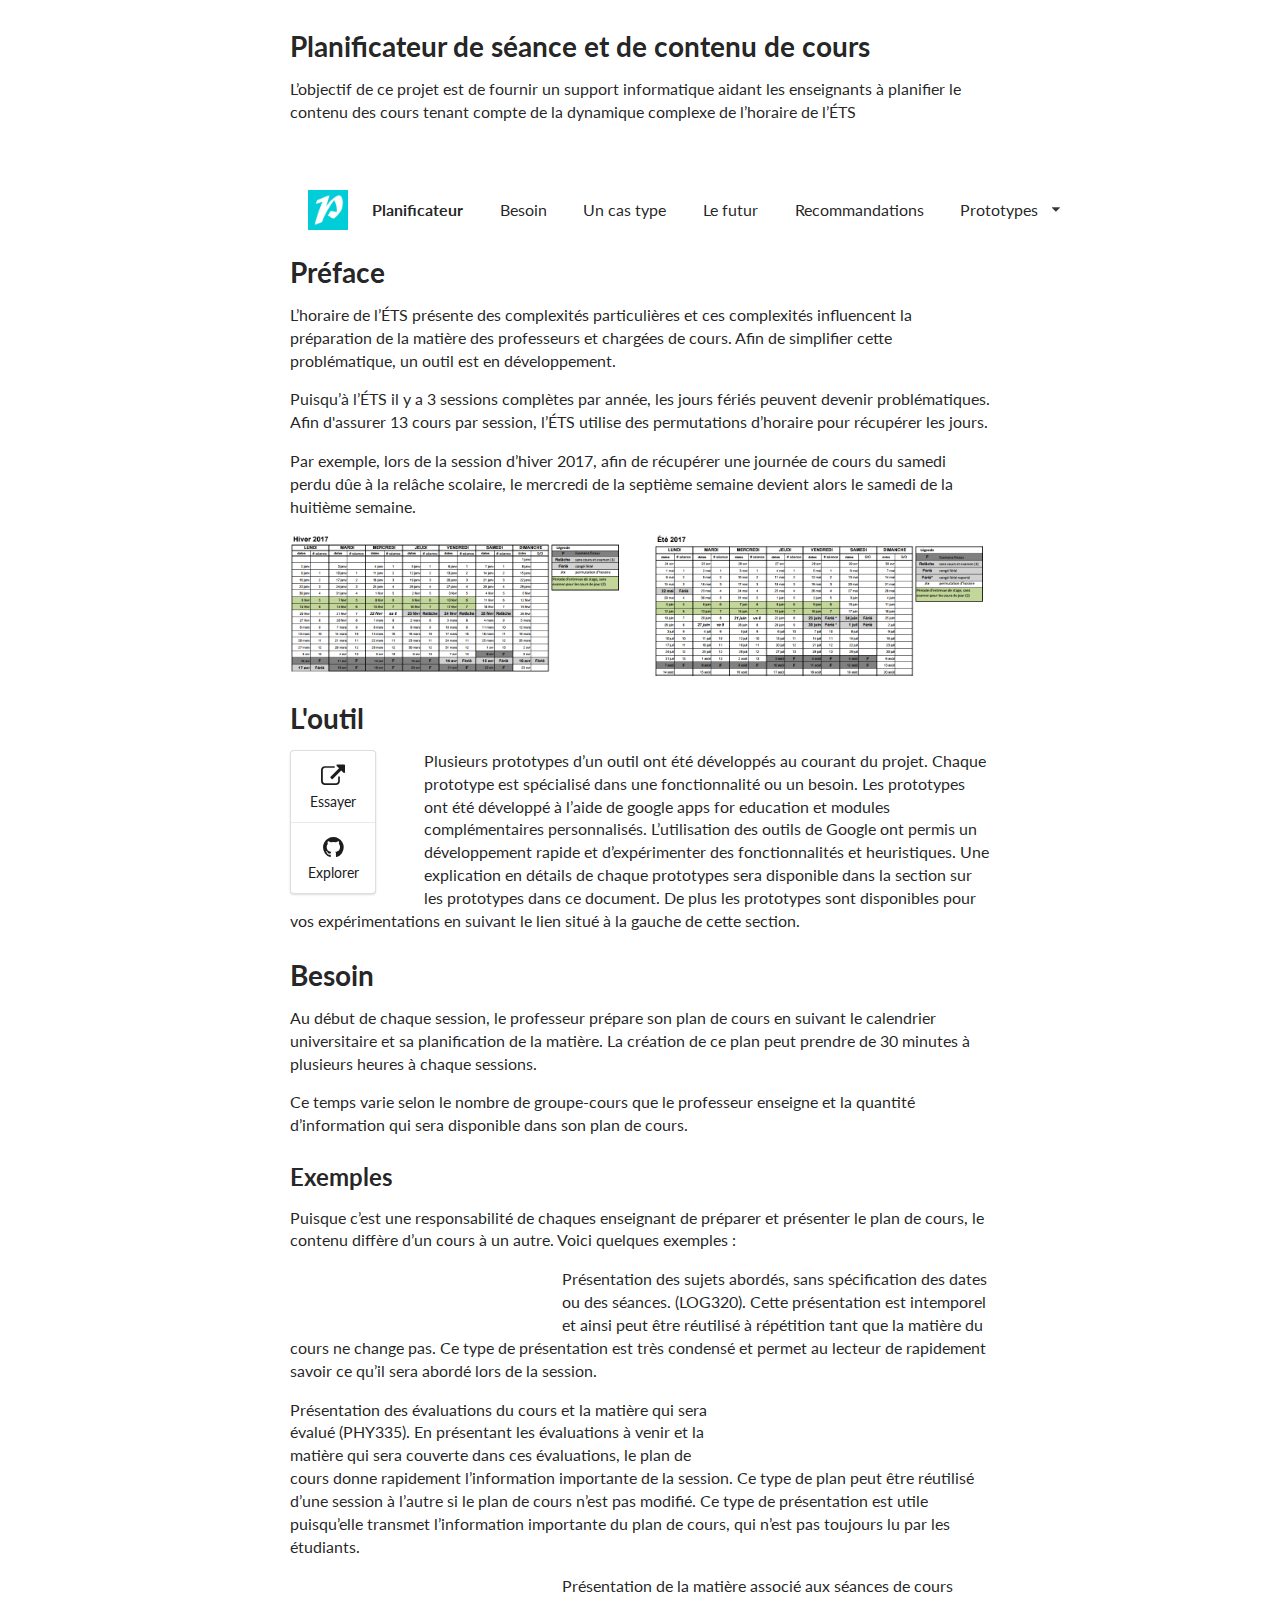
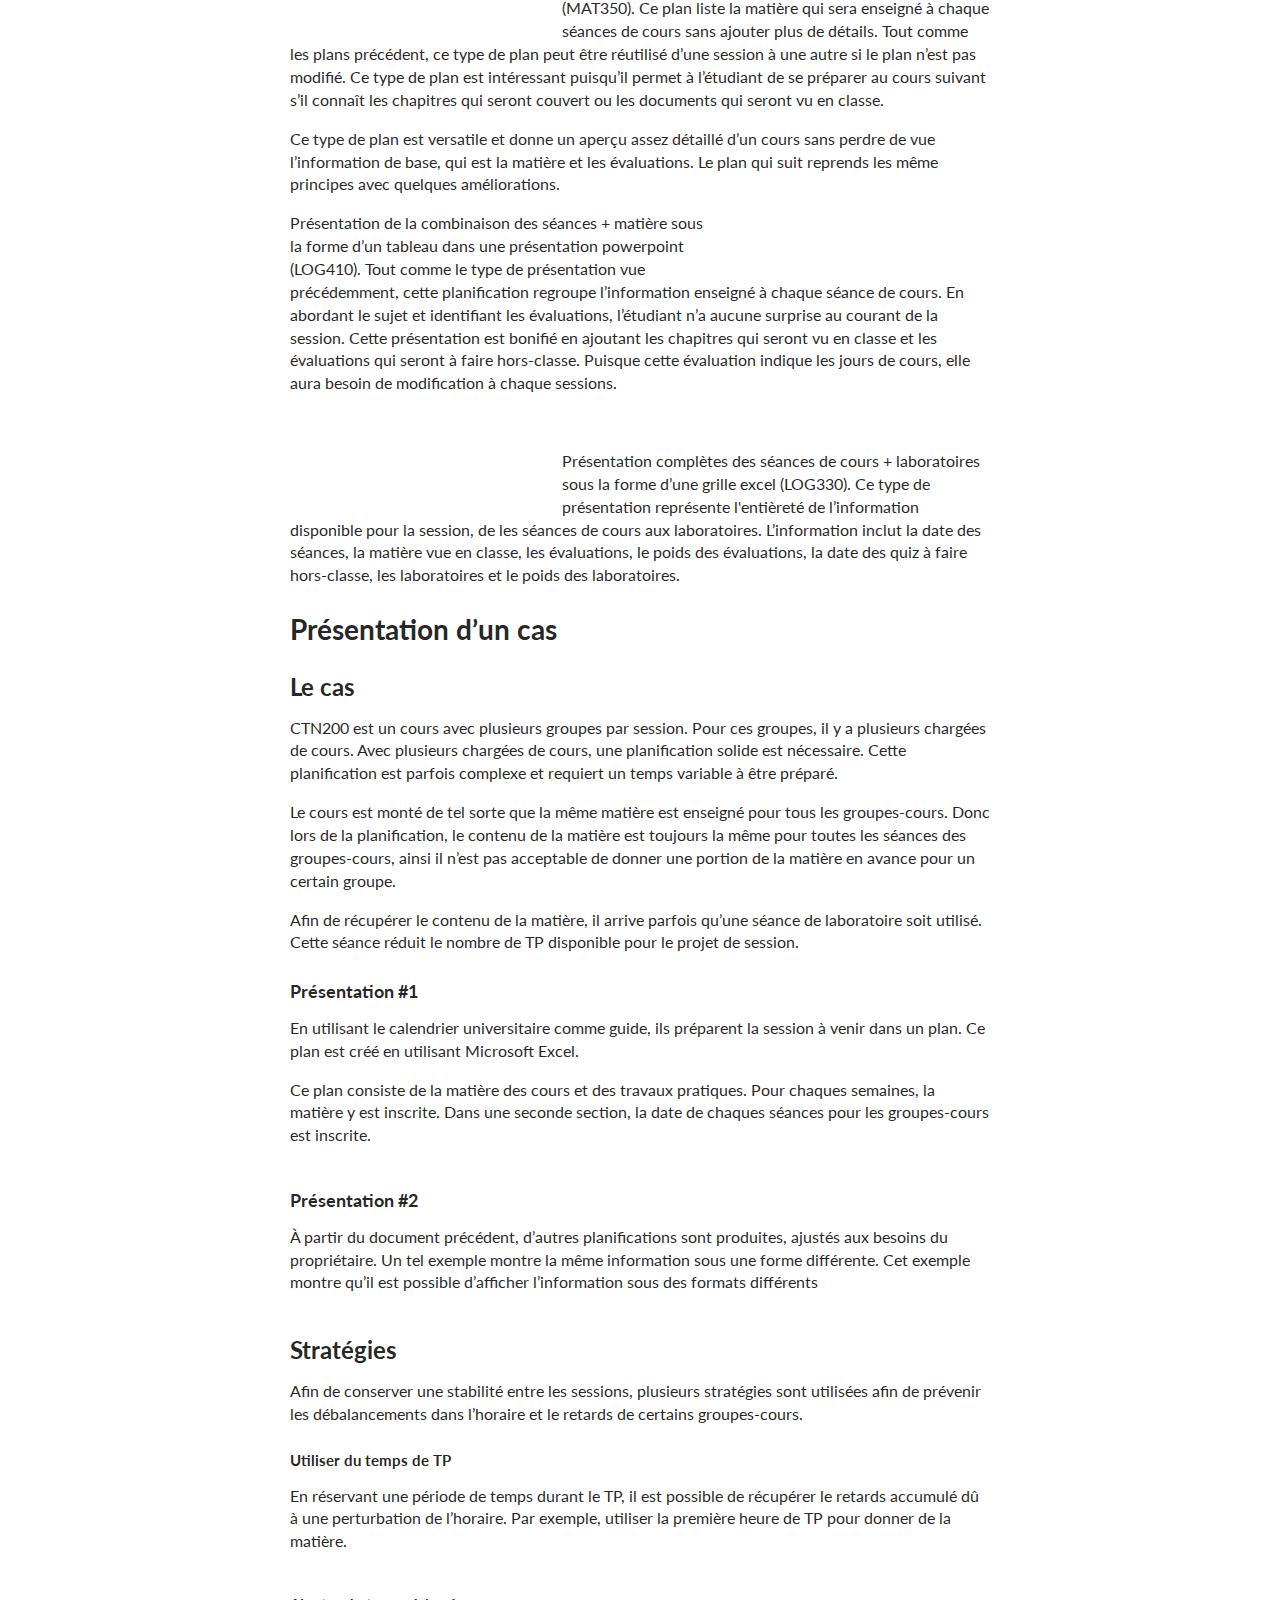
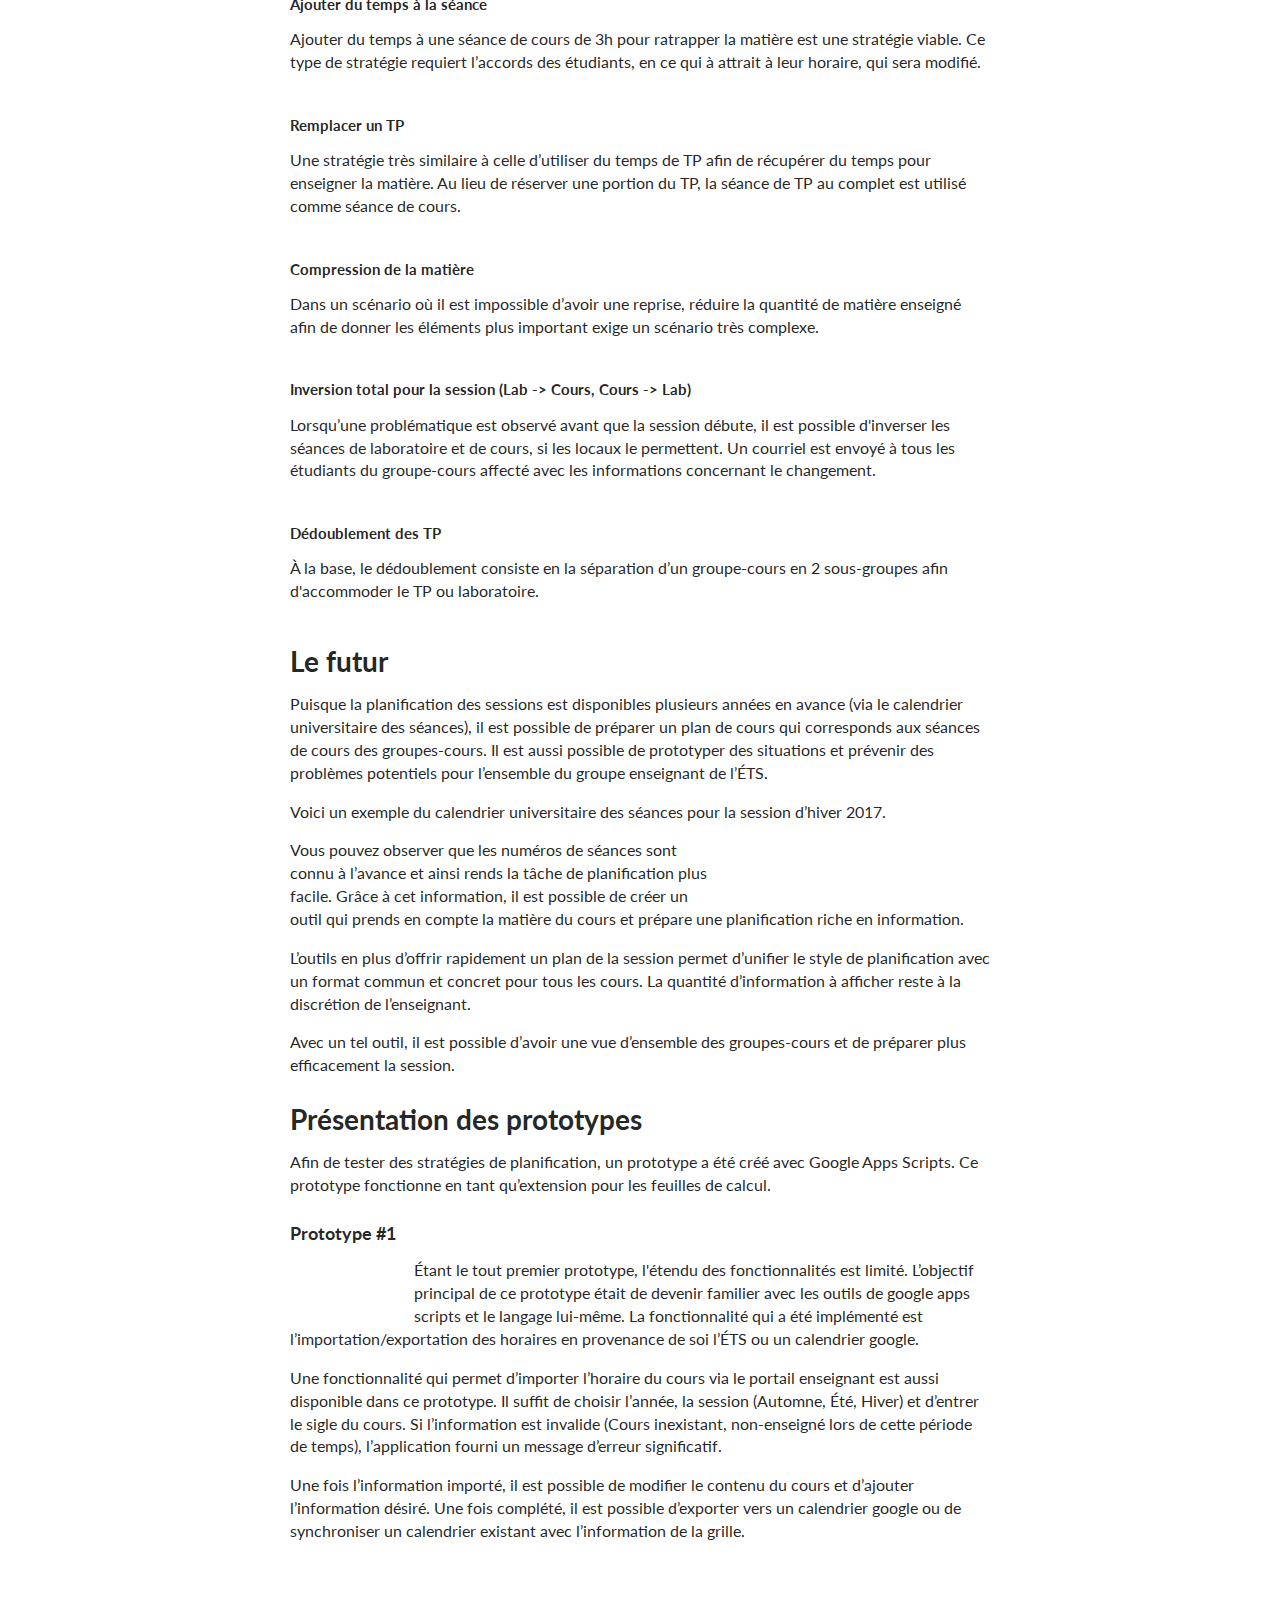
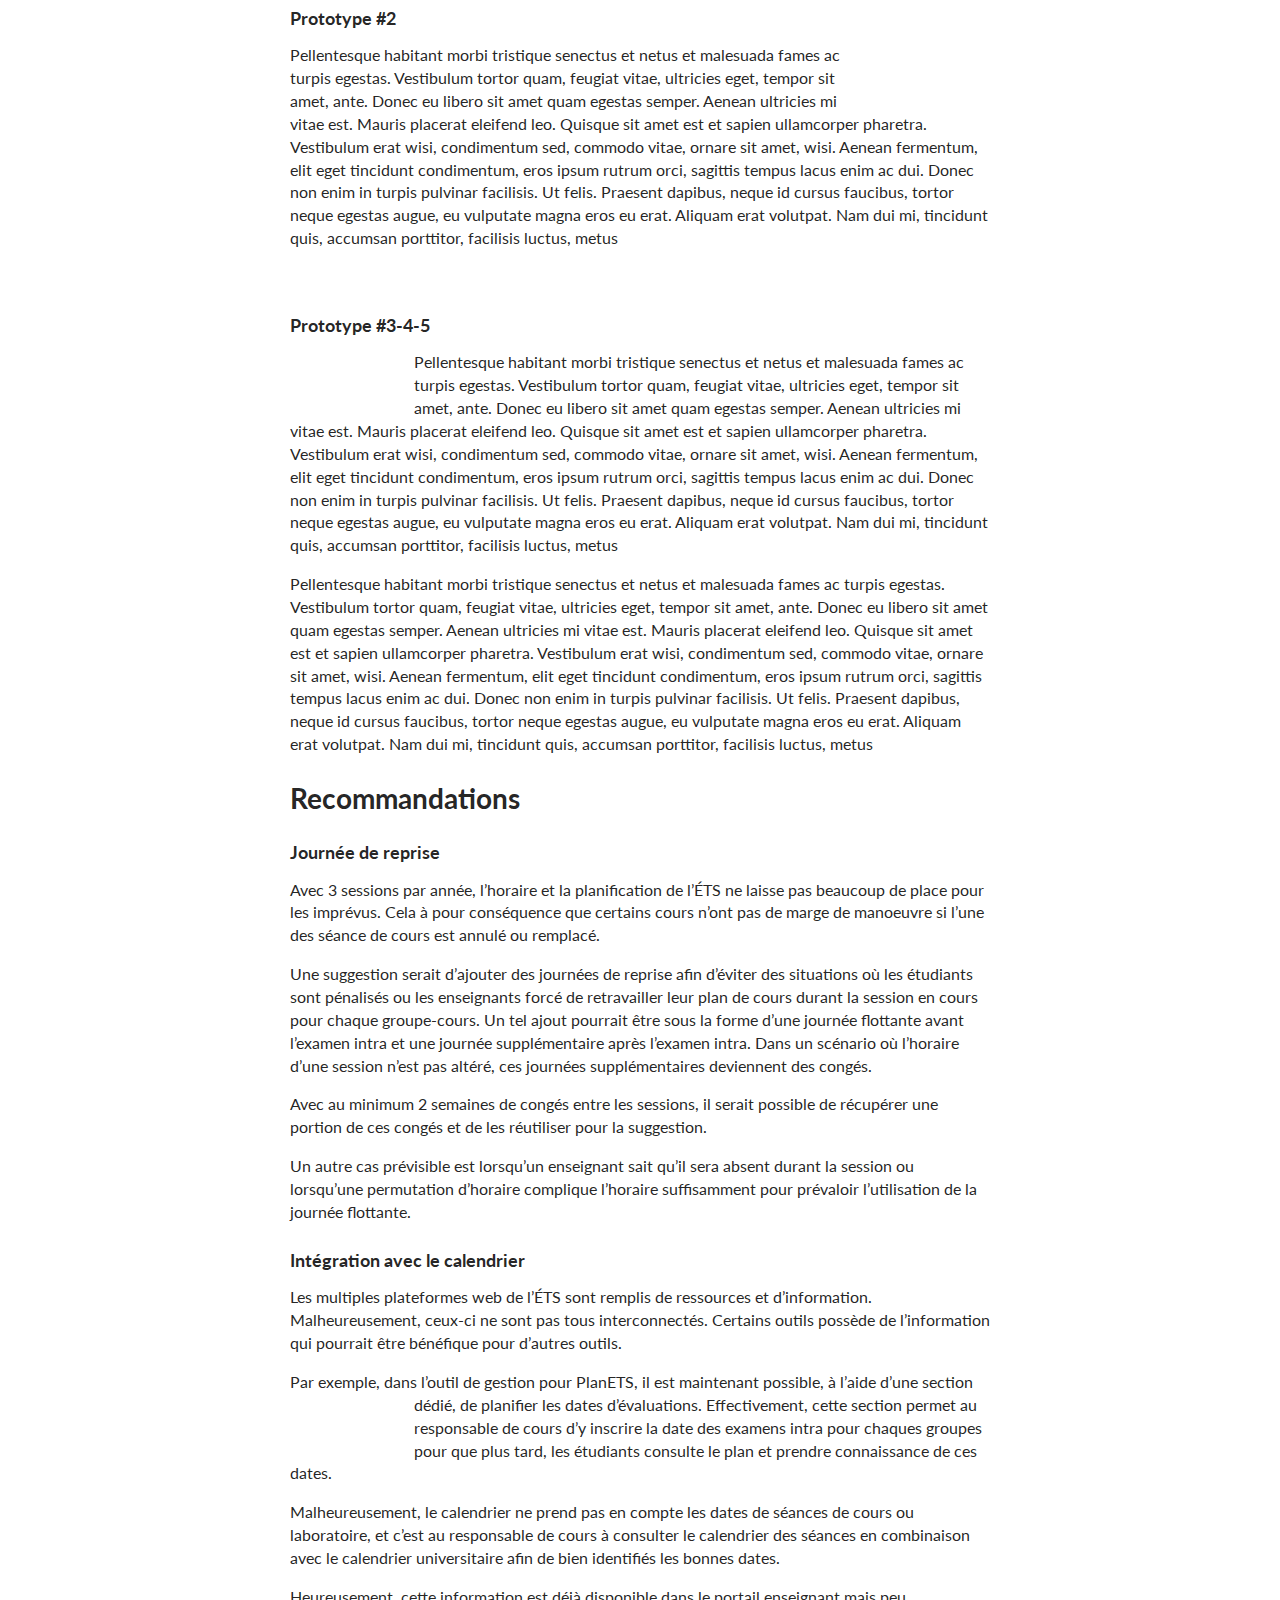
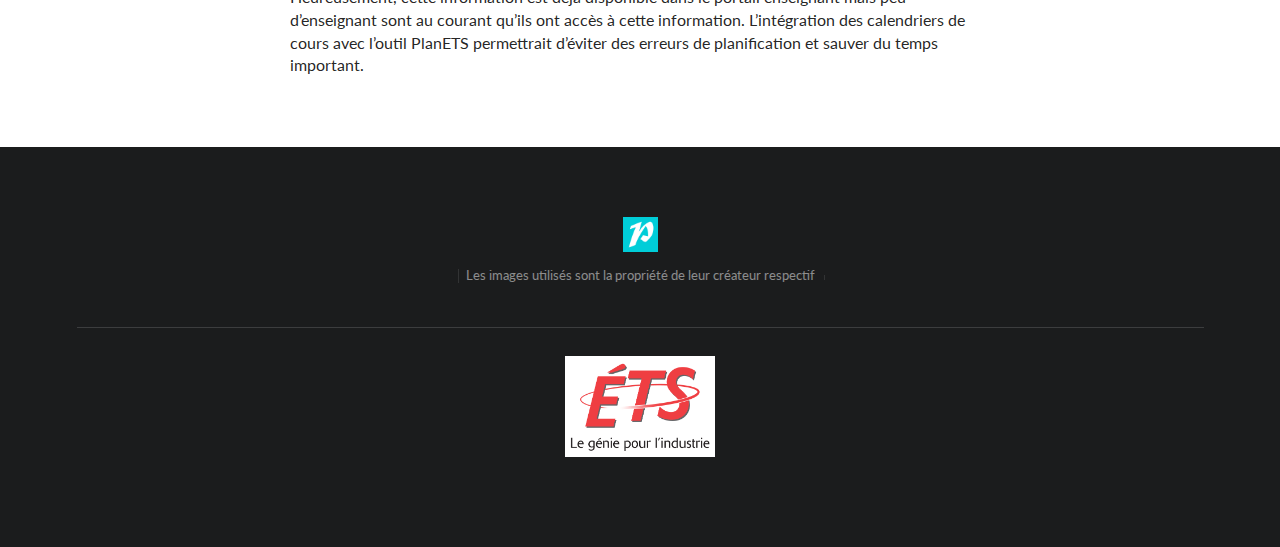
==== commit f844cf41: "Section recommandations" ====
--- a/docs/index.html
+++ b/docs/index.html
@@ -244,7 +244,18 @@
         <p>Pellentesque habitant morbi tristique senectus et netus et malesuada fames ac turpis egestas. Vestibulum tortor quam, feugiat vitae, ultricies eget, tempor sit amet, ante. Donec eu libero sit amet quam egestas semper. Aenean ultricies mi vitae est. Mauris placerat eleifend leo. Quisque sit amet est et sapien ullamcorper pharetra. Vestibulum erat wisi, condimentum sed, commodo vitae, ornare sit amet, wisi. Aenean fermentum, elit eget tincidunt condimentum, eros ipsum rutrum orci, sagittis tempus lacus enim ac dui. Donec non enim in turpis pulvinar facilisis. Ut felis. Praesent dapibus, neque id cursus faucibus, tortor neque egestas augue, eu vulputate magna eros eu erat. Aliquam erat volutpat. Nam dui mi, tincidunt quis, accumsan porttitor, facilisis luctus, metus</p>
 
         <h1 id="Recommandations">Recommandations</h1>
-        <p></p>
+        <h3>Journée de reprise</h3>
+        <p>Avec 3 sessions par année, l’horaire et la planification de l’ÉTS ne laisse pas beaucoup de place pour les imprévus. Cela à pour conséquence que certains cours n’ont pas de marge de manoeuvre si l’une des séance de cours est annulé ou remplacé.</p>
+        <p>Une suggestion serait d’ajouter des journées de reprise afin d’éviter des situations où les étudiants sont pénalisés ou les enseignants forcé de retravailler leur plan de cours durant la session en cours pour chaque groupe-cours. Un tel ajout pourrait être sous la forme d’une journée flottante avant l’examen intra et une journée supplémentaire après l’examen intra. Dans un scénario où l’horaire d’une session n’est pas altéré, ces journées supplémentaires deviennent des congés.</p>
+        <p>Avec au minimum 2 semaines de congés entre les sessions, il serait possible de récupérer une portion de ces congés et de les réutiliser pour la suggestion.</p>
+        <p>Un autre cas prévisible est lorsqu’un enseignant sait qu’il sera absent durant la session ou lorsqu’une permutation d’horaire complique l’horaire suffisamment pour prévaloir l’utilisation de la journée flottante.</p>
+        <h3>Intégration avec le calendrier</h3>
+        <p>Les multiples plateformes web de l’ÉTS sont remplis de ressources et d’information. Malheureusement, ceux-ci ne sont pas tous interconnectés. Certains outils possède de l’information qui pourrait être bénéfique pour d’autres outils.</p>
+        <p>Par exemple, dans l’outil de gestion pour PlanETS, il est maintenant possible, à l’aide d’une section dédié, de planifier les dates d’évaluations. 
+            <a data-fancybox="planets" href="public/images/wireframe/PlanETS_Calendrier.png"><img class="ui small left floated image" data-src="public/images/wireframe/PlanETS_Calendrier.png"></a>
+Effectivement, cette section permet au responsable de cours d’y inscrire la date des examens intra pour chaques groupes pour que plus tard, les étudiants consulte le plan et prendre connaissance de ces dates.</p>
+        <p>Malheureusement, le calendrier ne prend pas en compte les dates de séances de cours ou laboratoire, et c’est au responsable de cours à consulter le calendrier des séances en combinaison avec le calendrier universitaire afin de bien identifiés les bonnes dates.</p>
+        <p>Heureusement, cette information est déjà disponible dans le portail enseignant mais peu d’enseignant sont au courant qu’ils ont accès à cette information. L’intégration des calendriers de cours avec l’outil PlanETS permettrait d’éviter des erreurs de planification et sauver du temps important.</p>
     </div>
     <div class="ui inverted vertical footer segment">
         <div class="ui center aligned container">            
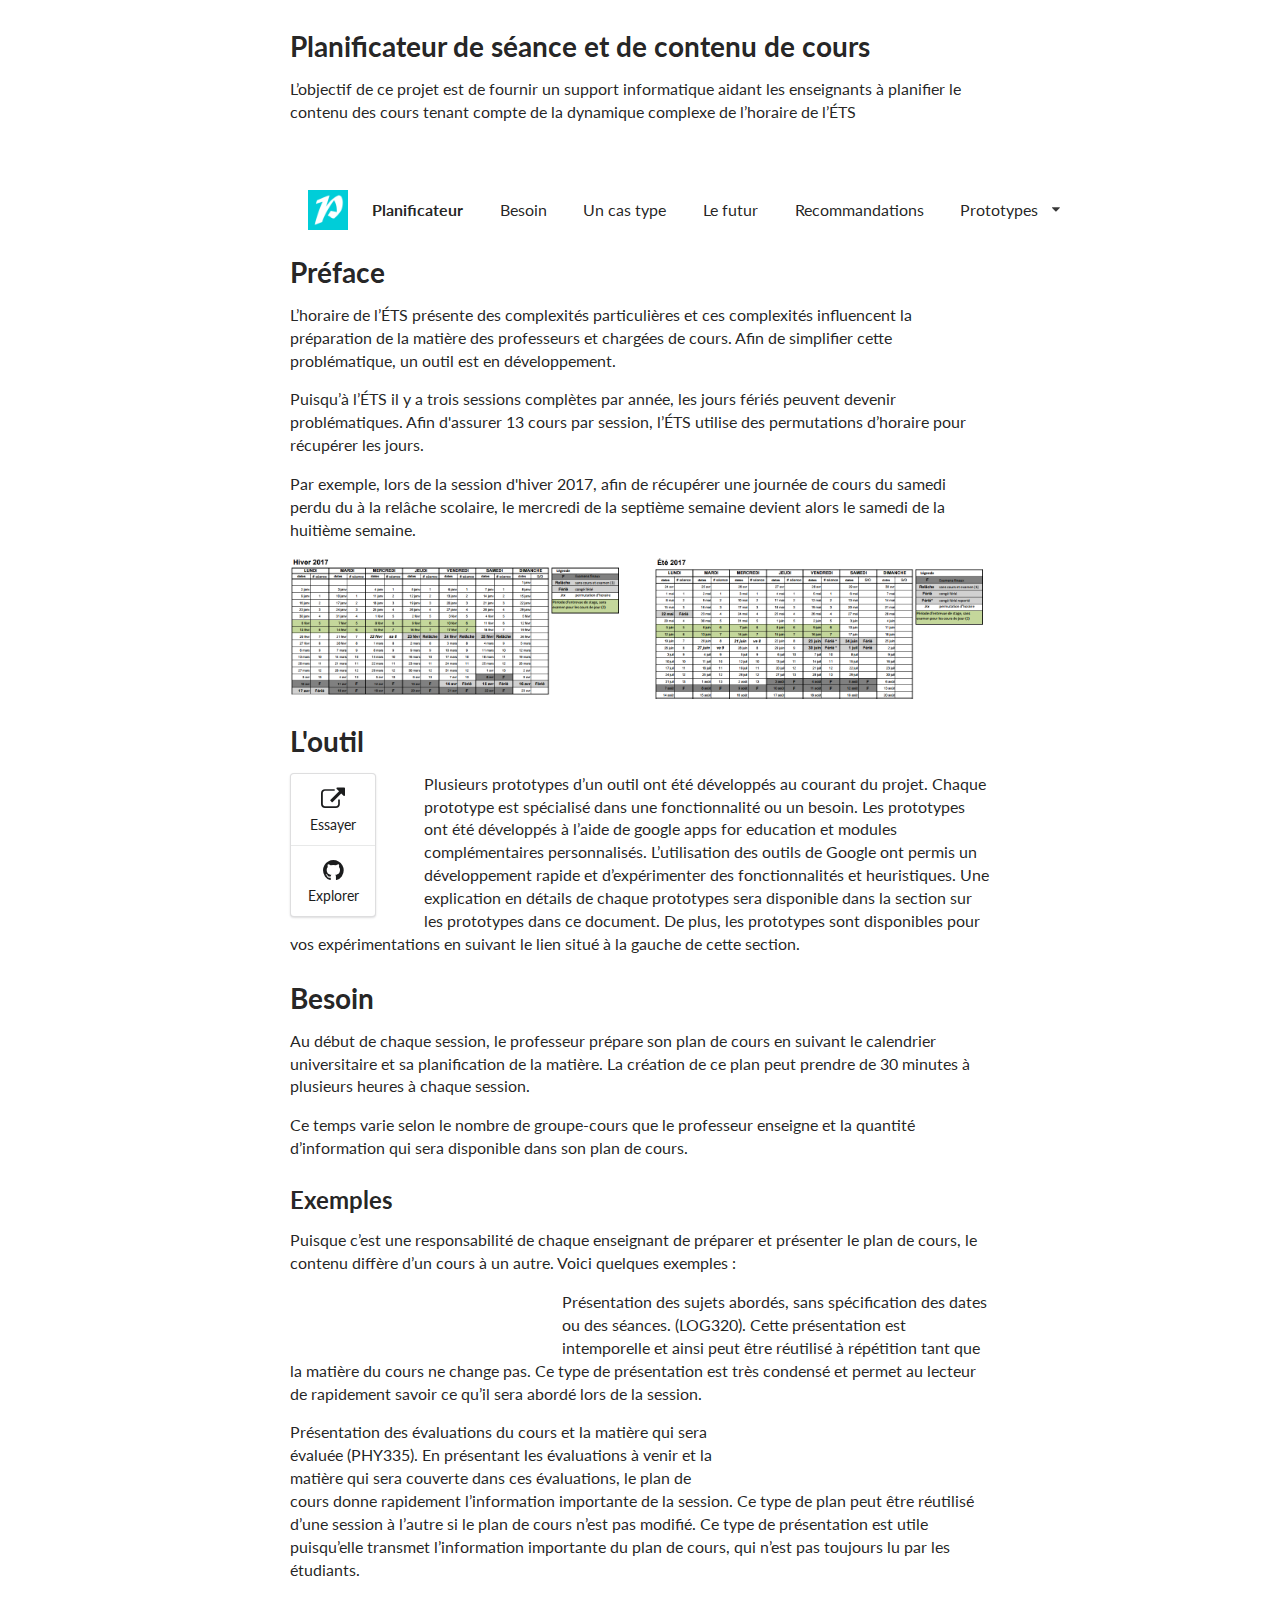
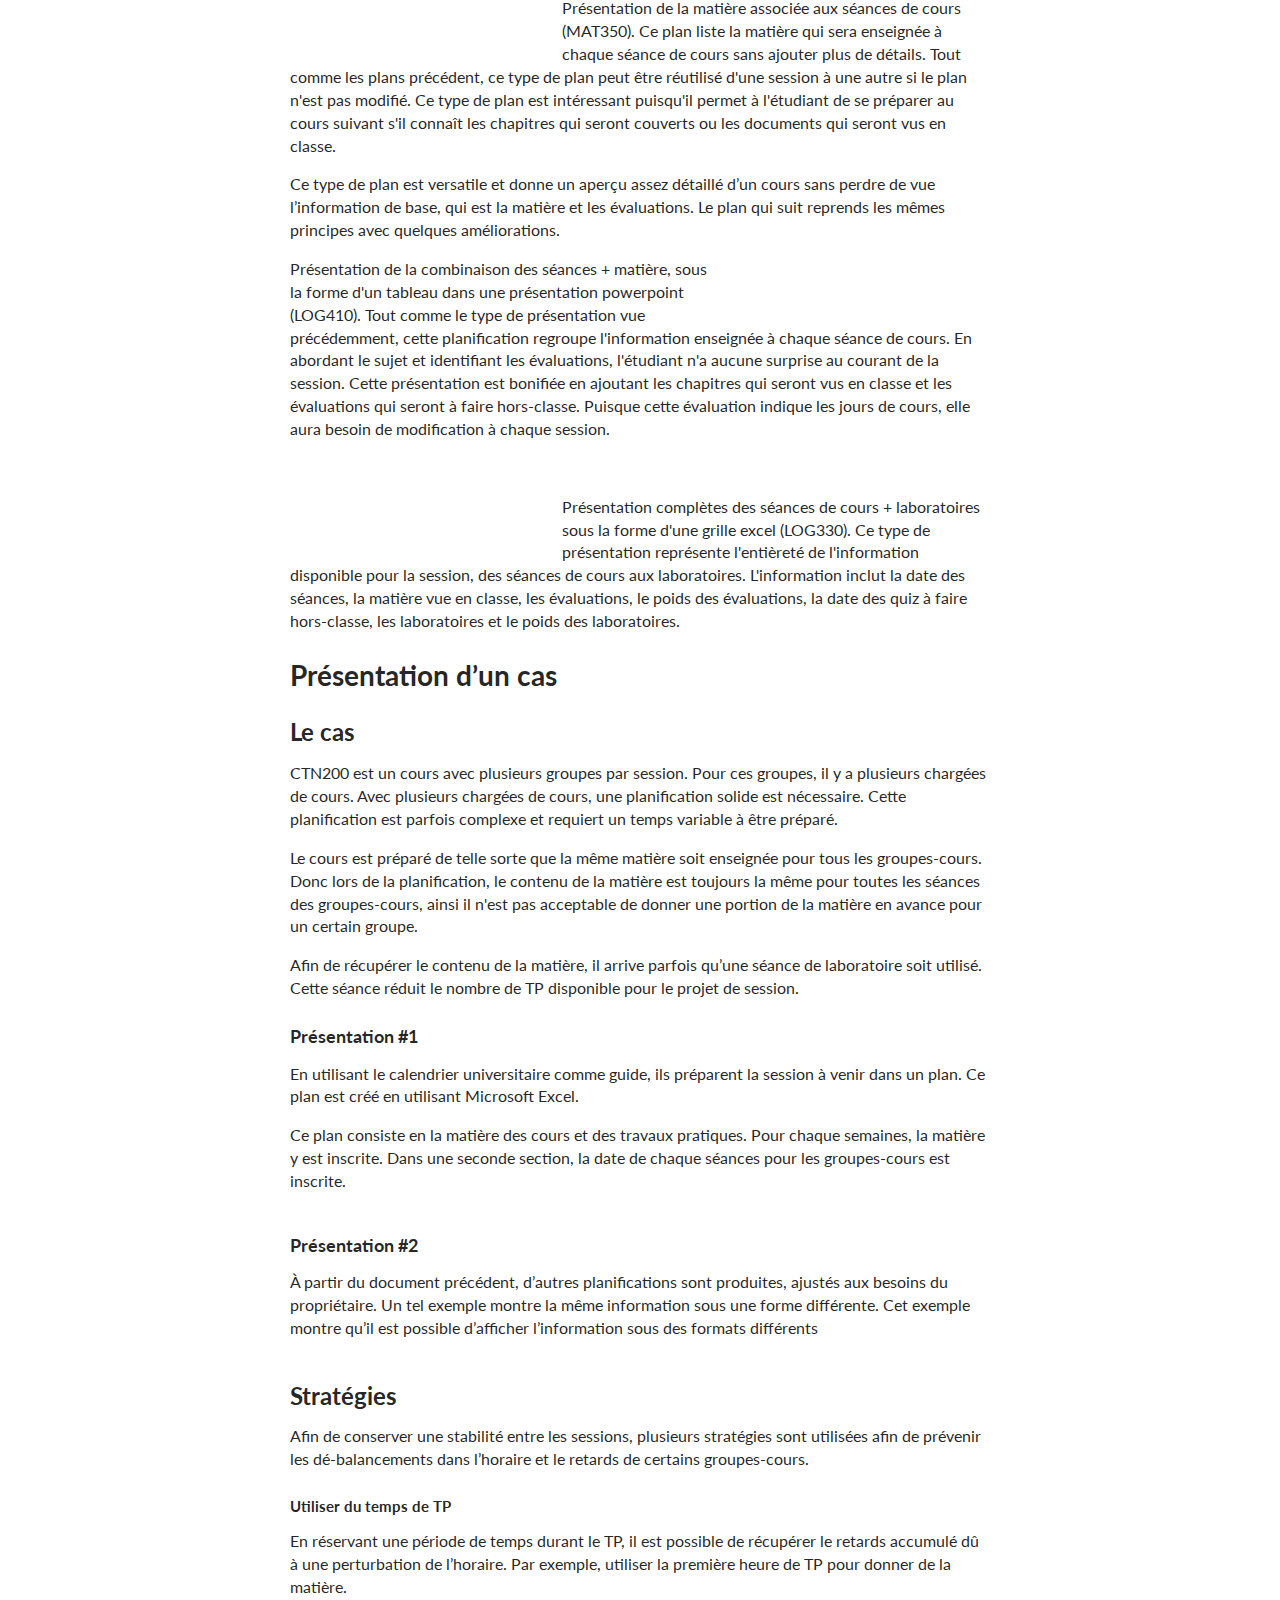
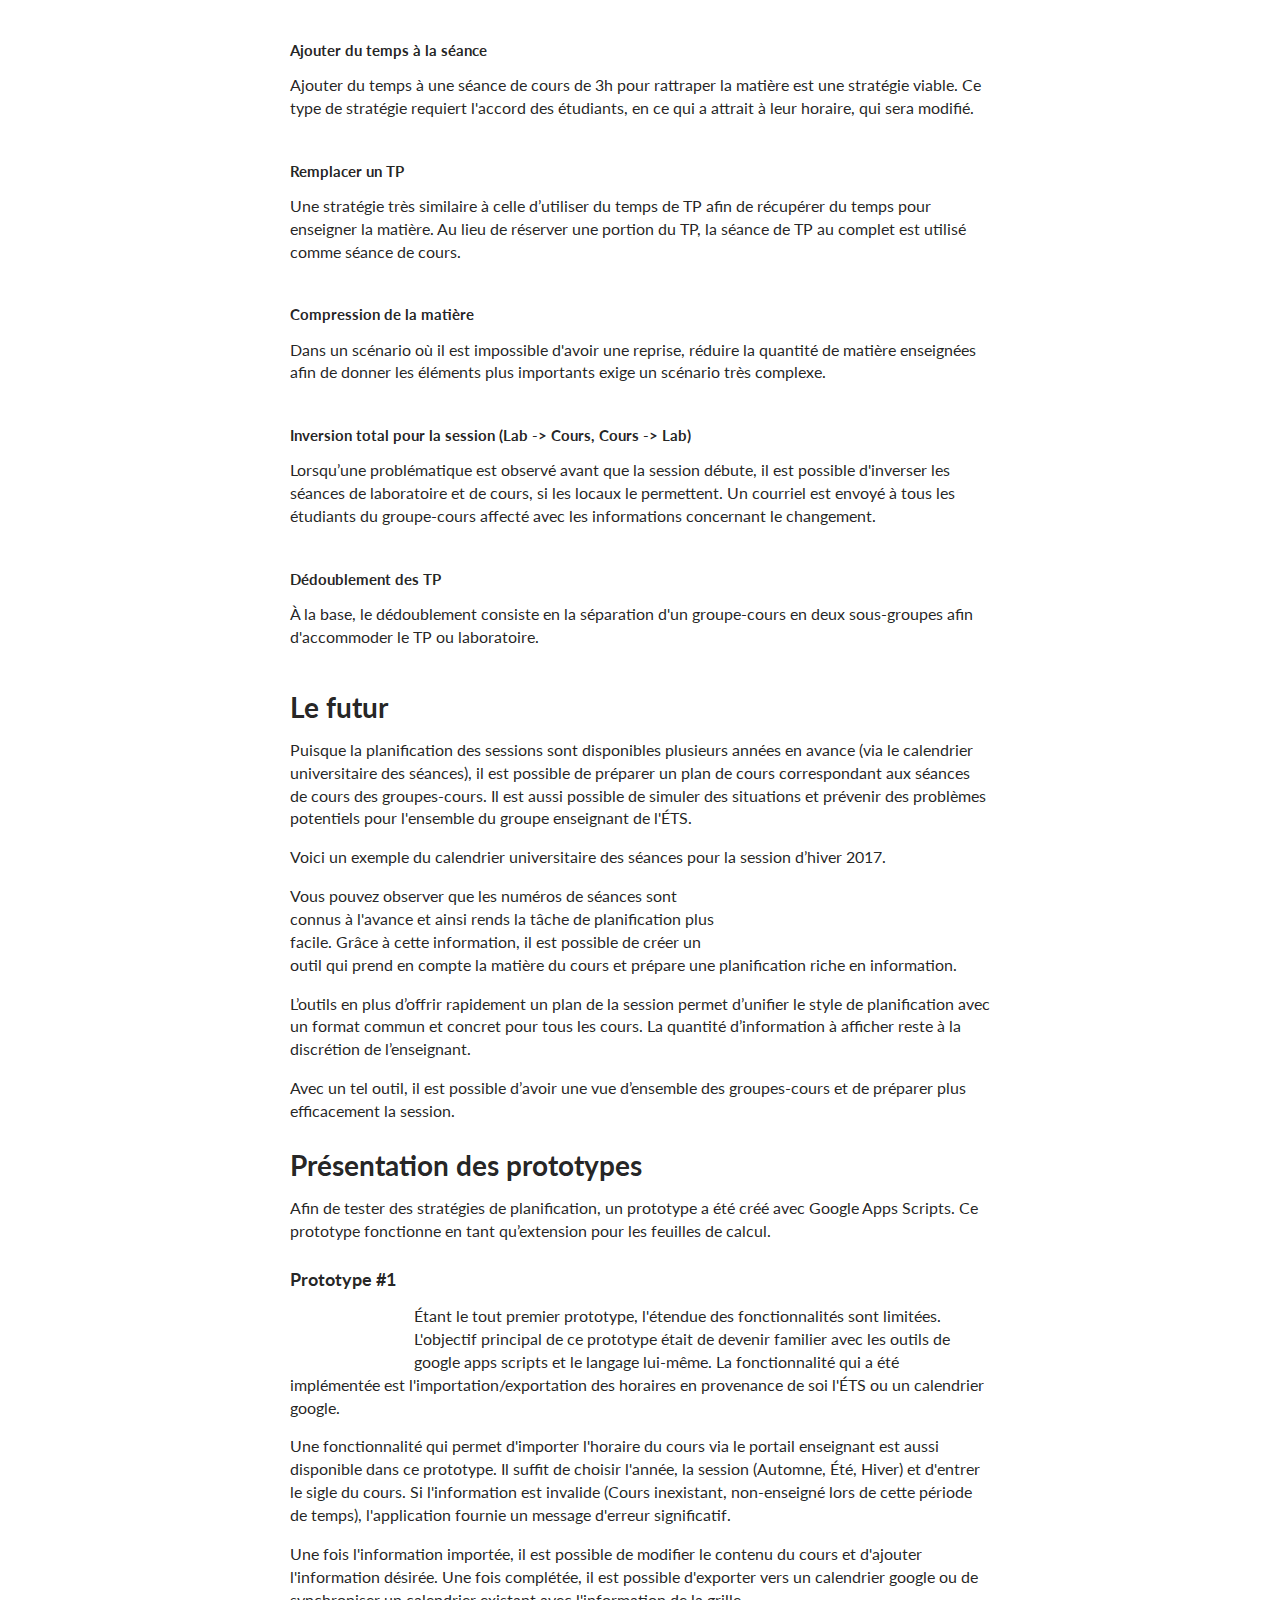
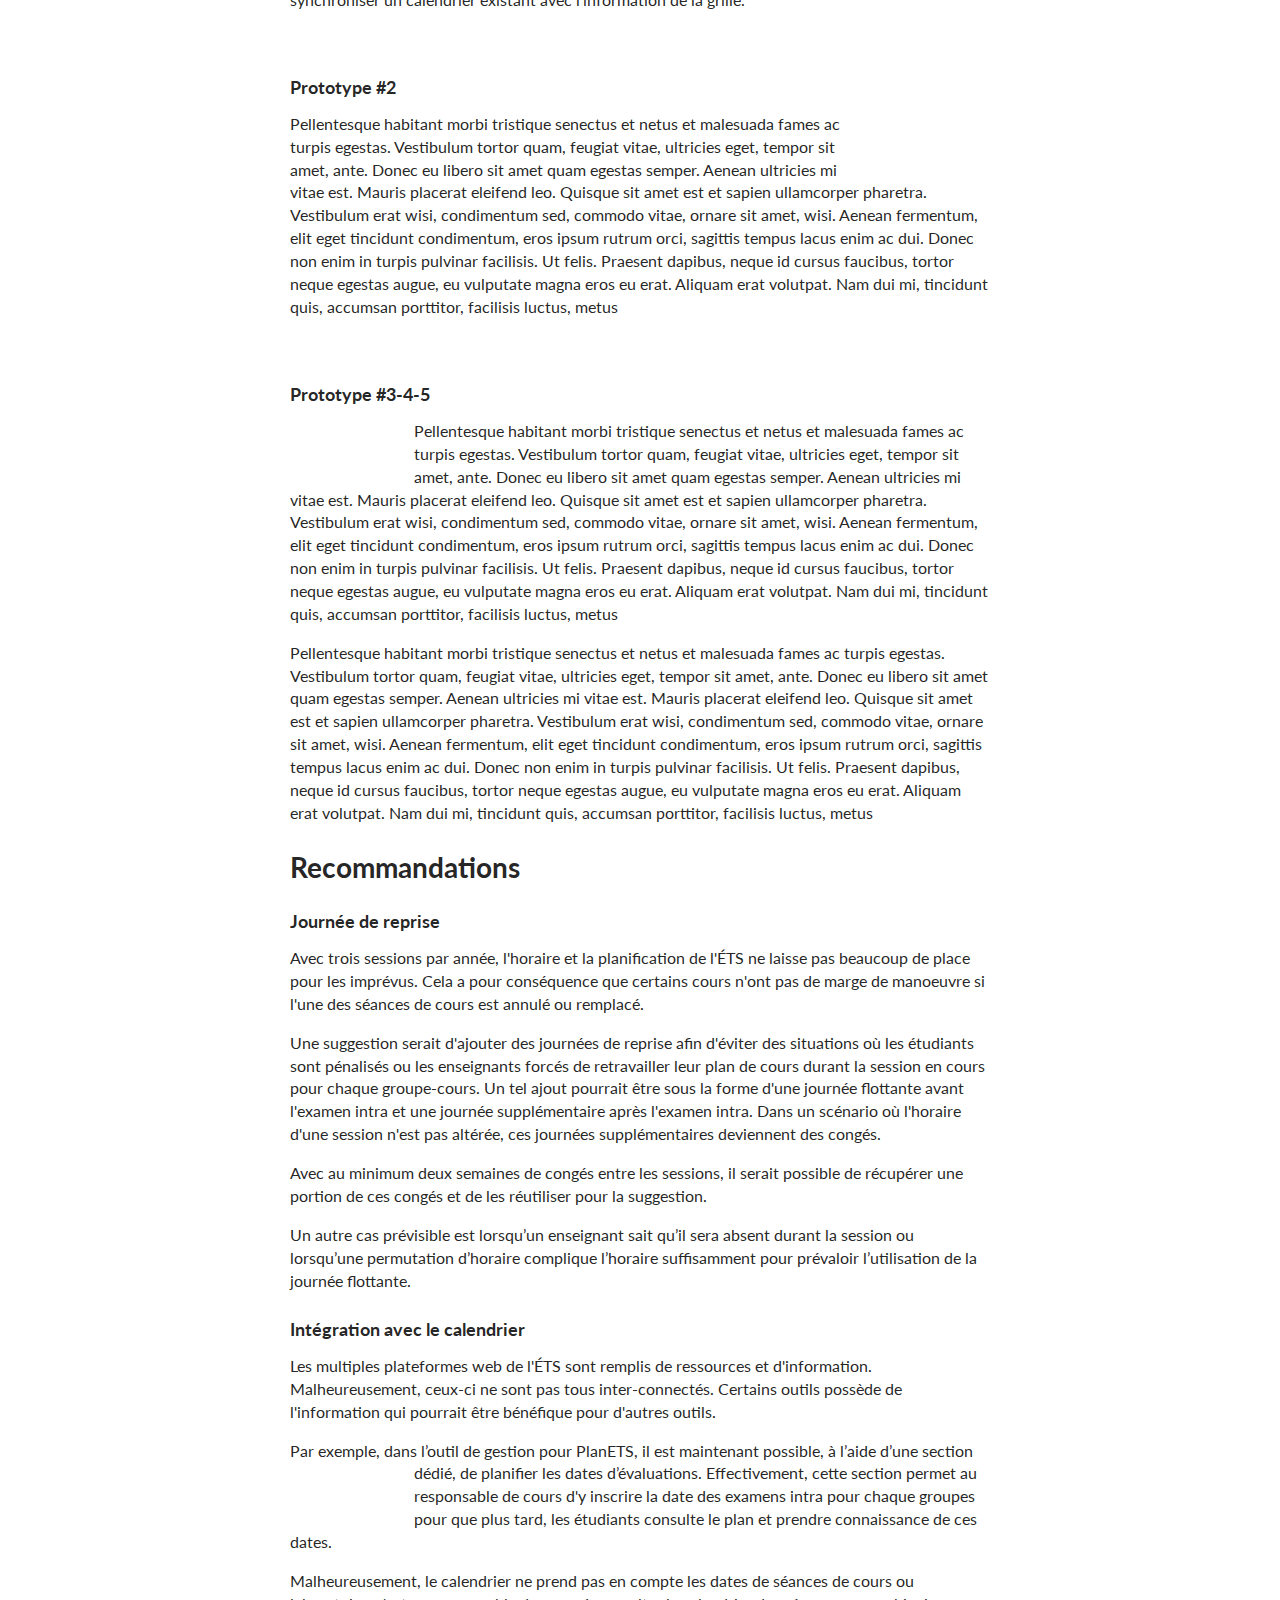
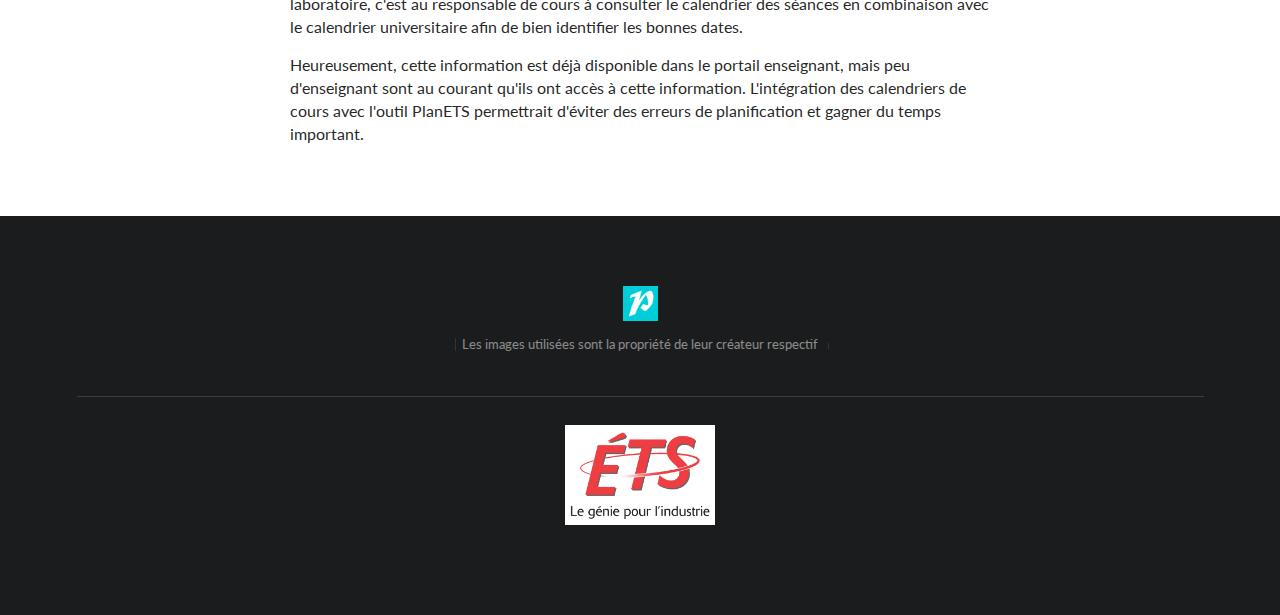
==== commit 3c93c849: "Première passe pour la correction des erreurs" ====
--- a/docs/index.html
+++ b/docs/index.html
@@ -88,8 +88,8 @@
     <div class="ui text container">
         <h1>Préface</h1>
         <p>L’horaire de l’ÉTS présente des complexités particulières et ces complexités influencent la préparation de la matière des professeurs et chargées de cours. Afin de simplifier cette problématique, un outil est en développement.</p>
-        <p>Puisqu’à l’ÉTS il y a 3 sessions complètes par année, les jours fériés peuvent devenir problématiques. Afin d'assurer 13 cours par session, l’ÉTS utilise des permutations d’horaire pour récupérer les jours.</p>
-        <p>Par exemple, lors de la session d’hiver 2017, afin de récupérer une journée de cours du samedi perdu dûe à la relâche scolaire, le mercredi de la septième semaine devient alors le samedi de la huitième semaine.</p>
+        <p>Puisqu’à l’ÉTS il y a trois sessions complètes par année, les jours fériés peuvent devenir problématiques. Afin d'assurer 13 cours par session, l’ÉTS utilise des permutations d’horaire pour récupérer les jours.</p>
+        <p>Par exemple, lors de la session d'hiver 2017, afin de récupérer une journée de cours du samedi perdu du à la relâche scolaire, le mercredi de la septième semaine devient alors le samedi de la huitième semaine.</p>
         <div class="ui grid">
             <div class="centered row">
                 <div class="eight wide column">
@@ -108,36 +108,36 @@
                 <a class="item" href="https://github.com/Thoorium/PlanificateurSeanceContenuCours" target="_blank"><i class="github icon"></i> Explorer</a>
             </div>
         </div>
-        <p>Plusieurs prototypes d’un outil ont été développés au courant du projet. Chaque prototype est spécialisé dans une fonctionnalité ou un besoin. Les prototypes ont été développé à l’aide de google apps for education et modules complémentaires personnalisés. L’utilisation des outils de Google ont permis un développement rapide et d’expérimenter des fonctionnalités et heuristiques. Une explication en détails de chaque prototypes sera disponible dans la section sur les prototypes dans ce document. De plus les prototypes sont disponibles pour vos expérimentations en suivant le lien situé à la gauche de cette section.</p>
+        <p>Plusieurs prototypes d’un outil ont été développés au courant du projet. Chaque prototype est spécialisé dans une fonctionnalité ou un besoin. Les prototypes ont été développés à l’aide de google apps for education et modules complémentaires personnalisés. L’utilisation des outils de Google ont permis un développement rapide et d’expérimenter des fonctionnalités et heuristiques. Une explication en détails de chaque prototypes sera disponible dans la section sur les prototypes dans ce document. De plus, les prototypes sont disponibles pour vos expérimentations en suivant le lien situé à la gauche de cette section.</p>
         <h1 id="Besoin">Besoin</h1>
-        <p>Au début de chaque session, le professeur prépare son plan de cours en suivant le calendrier universitaire et sa planification de la matière. La création de ce plan peut prendre de 30 minutes à plusieurs heures à chaque sessions.</p>
+        <p>Au début de chaque session, le professeur prépare son plan de cours en suivant le calendrier universitaire et sa planification de la matière. La création de ce plan peut prendre de 30 minutes à plusieurs heures à chaque session.</p>
         <p>Ce temps varie selon le nombre de groupe-cours que le professeur enseigne et la quantité d’information qui sera disponible dans son plan de cours.</p>
         <h2>Exemples</h2>
-        <p>Puisque c’est une responsabilité de chaques enseignant de préparer et présenter le plan de cours, le contenu diffère d’un cours à un autre. Voici quelques exemples :</p>
+        <p>Puisque c’est une responsabilité de chaque enseignant de préparer et présenter le plan de cours, le contenu diffère d’un cours à un autre. Voici quelques exemples :</p>
         <a data-fancybox="gallery1" href="public/images/wireframe/plan1.png"><img class="ui medium left floated image" data-src="public/images/wireframe/plan1.png"></a>
-        <p>Présentation des sujets abordés, sans spécification des dates ou des séances. (LOG320). Cette présentation est intemporel et ainsi peut être réutilisé à répétition tant que la matière du cours ne change pas. Ce type de présentation est très condensé et permet au lecteur de rapidement savoir ce qu’il sera abordé lors de la session.</p>
+        <p>Présentation des sujets abordés, sans spécification des dates ou des séances. (LOG320). Cette présentation est intemporelle et ainsi peut être réutilisé à répétition tant que la matière du cours ne change pas. Ce type de présentation est très condensé et permet au lecteur de rapidement savoir ce qu’il sera abordé lors de la session.</p>
         <a data-fancybox="gallery2" href="public/images/wireframe/plan2.png"><img class="ui medium right floated image" data-src="public/images/wireframe/plan2.png"></a>
-        <p>Présentation des évaluations du cours et la matière qui sera évalué (PHY335). En présentant les évaluations à venir et la matière qui sera couverte dans ces évaluations, le plan de cours donne rapidement l’information importante de la session. Ce type de plan peut être réutilisé d’une session à l’autre si le plan de cours n’est pas modifié. Ce type de présentation est utile puisqu’elle transmet l’information importante du plan de cours, qui n’est pas toujours lu par les étudiants.</p>
+        <p>Présentation des évaluations du cours et la matière qui sera évaluée (PHY335). En présentant les évaluations à venir et la matière qui sera couverte dans ces évaluations, le plan de cours donne rapidement l’information importante de la session. Ce type de plan peut être réutilisé d’une session à l’autre si le plan de cours n’est pas modifié. Ce type de présentation est utile puisqu’elle transmet l’information importante du plan de cours, qui n’est pas toujours lu par les étudiants.</p>
         <a data-fancybox="gallery3" href="public/images/wireframe/plan3.png"><img class="ui medium left floated image" data-src="public/images/wireframe/plan3.png"></a>
-        <p>Présentation de la matière associé aux séances de cours (MAT350). Ce plan liste la matière qui sera enseigné à chaque séances de cours sans ajouter plus de détails. Tout comme les plans précédent, ce type de plan peut être réutilisé d’une session à une autre si le plan n’est pas modifié. Ce type de plan est intéressant puisqu’il permet à l’étudiant de se préparer au cours suivant s’il connaît les chapitres qui seront couvert ou les documents qui seront vu en classe.</p>
-        <p>Ce type de plan est versatile et donne un aperçu assez détaillé d’un cours sans perdre de vue l’information de base, qui est la matière et les évaluations. Le plan qui suit reprends les même principes avec quelques améliorations.</p>
+        <p>Présentation de la matière associée aux séances de cours (MAT350). Ce plan liste la matière qui sera enseignée à chaque séance de cours sans ajouter plus de détails. Tout comme les plans précédent, ce type de plan peut être réutilisé d'une session à une autre si le plan n'est pas modifié. Ce type de plan est intéressant puisqu'il permet à l'étudiant de se préparer au cours suivant s'il connaît les chapitres qui seront couverts ou les documents qui seront vus en classe.</p>
+        <p>Ce type de plan est versatile et donne un aperçu assez détaillé d’un cours sans perdre de vue l’information de base, qui est la matière et les évaluations. Le plan qui suit reprends les mêmes principes avec quelques améliorations.</p>
         <a data-fancybox="gallery4" href="public/images/wireframe/plan4.png"><img class="ui medium right floated image" data-src="public/images/wireframe/plan4.png"></a>
 
-        <p>Présentation de la combinaison des séances + matière sous la forme d’un tableau dans une présentation powerpoint (LOG410). Tout comme le type de présentation vue précédemment, cette planification regroupe l’information enseigné à chaque séance de cours. En abordant le sujet et identifiant les évaluations, l’étudiant n’a aucune surprise au courant de la session. Cette présentation est bonifié en ajoutant les chapitres qui seront vu en classe et les évaluations qui seront à faire hors-classe. Puisque cette évaluation indique les jours de cours, elle aura besoin de modification à chaque sessions.</p>
+        <p>Présentation de la combinaison des séances + matière, sous la forme d'un tableau dans une présentation powerpoint (LOG410). Tout comme le type de présentation vue précédemment, cette planification regroupe l'information enseignée à chaque séance de cours. En abordant le sujet et identifiant les évaluations, l'étudiant n'a aucune surprise au courant de la session. Cette présentation est bonifiée en ajoutant les chapitres qui seront vus en classe et les évaluations qui seront à faire hors-classe. Puisque cette évaluation indique les jours de cours, elle aura besoin de modification à chaque session.</p>
         <!--<p>Pellentesque habitant morbi tristique senectus et netus et malesuada fames ac turpis egestas. Vestibulum tortor quam, feugiat vitae, ultricies eget, tempor sit amet, ante. Donec eu libero sit amet quam egestas semper. Aenean ultricies mi vitae est. Mauris placerat eleifend leo.</p>-->
         <p>&nbsp;</p>
         <a data-fancybox="gallery5" href="public/images/wireframe/plan5.png"><img class="ui medium left floated image" data-src="public/images/wireframe/plan5.png"></a>
 
-        <p>Présentation complètes des séances de cours + laboratoires sous la forme d’une grille excel (LOG330). Ce type de présentation représente l'entièreté de l’information disponible pour la session, de les séances de cours aux laboratoires. L’information inclut la date des séances, la matière vue en classe, les évaluations, le poids des évaluations, la date des quiz à faire hors-classe, les laboratoires et le poids des laboratoires.</p>
+        <p>Présentation complètes des séances de cours + laboratoires sous la forme d'une grille excel (LOG330). Ce type de présentation représente l'entièreté de l'information disponible pour la session, des séances de cours aux laboratoires. L'information inclut la date des séances, la matière vue en classe, les évaluations, le poids des évaluations, la date des quiz à faire hors-classe, les laboratoires et le poids des laboratoires.</p>
 
         <h1 id="CasType">Présentation d’un cas</h1>
         <h2>Le cas</h2>
         <p>CTN200 est un cours avec plusieurs groupes par session. Pour ces groupes, il y a plusieurs chargées de cours. Avec plusieurs chargées de cours, une planification solide est nécessaire. Cette planification est parfois complexe et requiert un temps variable à être préparé.</p>
-        <p>Le cours est monté de tel sorte que la même matière est enseigné pour tous les groupes-cours. Donc lors de la planification, le contenu de la matière est toujours la même pour toutes les séances des groupes-cours, ainsi il n’est pas acceptable de donner une portion de la matière en avance pour un certain groupe.</p>
+        <p>Le cours est préparé de telle sorte que la même matière soit enseignée pour tous les groupes-cours. Donc lors de la planification, le contenu de la matière est toujours la même pour toutes les séances des groupes-cours, ainsi il n'est pas acceptable de donner une portion de la matière en avance pour un certain groupe.</p>
         <p>Afin de récupérer le contenu de la matière, il arrive parfois qu’une séance de laboratoire soit utilisé. Cette séance réduit le nombre de TP disponible pour le projet de session.</p>
         <h3>Présentation #1</h3>
         <p>En utilisant le calendrier universitaire comme guide, ils préparent la session à venir dans un plan. Ce plan est créé en utilisant Microsoft Excel.</p>
-        <p>Ce plan consiste de la matière des cours et des travaux pratiques. Pour chaques semaines, la matière y est inscrite. Dans une seconde section, la date de chaques séances pour les groupes-cours est inscrite.</p>
+        <p>Ce plan consiste en la matière des cours et des travaux pratiques. Pour chaque semaines, la matière y est inscrite. Dans une seconde section, la date de chaque séances pour les groupes-cours est inscrite.</p>
         <div class="ui grid">
             <div class="centered row">
                 <div class="eight wide column">
@@ -161,7 +161,7 @@
             </div>
         </div>
         <h2>Stratégies</h2>
-        <p>Afin de conserver une stabilité entre les sessions, plusieurs stratégies sont utilisées afin de prévenir les débalancements dans l’horaire et le retards de certains groupes-cours.</p>
+        <p>Afin de conserver une stabilité entre les sessions, plusieurs stratégies sont utilisées afin de prévenir les dé-balancements dans l’horaire et le retards de certains groupes-cours.</p>
         <h4>Utiliser du temps de TP</h4>
         <p>En réservant une période de temps durant le TP, il est possible de récupérer le retards accumulé dû à une perturbation de l’horaire. Par exemple, utiliser la première heure de TP pour donner de la matière.</p>
         <div class="ui grid">
@@ -172,7 +172,7 @@
             </div>
         </div>
         <h4>Ajouter du temps à la séance</h4>
-        <p>Ajouter du temps à une séance de cours de 3h pour ratrapper la matière est une stratégie viable. Ce type de stratégie requiert l’accords des étudiants, en ce qui à attrait à leur horaire, qui sera modifié.</p>
+        <p>Ajouter du temps à une séance de cours de 3h pour rattraper la matière est une stratégie viable. Ce type de stratégie requiert l'accord des étudiants, en ce qui a attrait à leur horaire, qui sera modifié.</p>
         <div class="ui grid">
             <div class="centered row">
                 <div class="eight wide column">
@@ -190,7 +190,7 @@
             </div>
         </div>
         <h4>Compression de la matière</h4>
-        <p>Dans un scénario où il est impossible d’avoir une reprise, réduire la quantité de matière enseigné afin de donner les éléments plus important exige un scénario très complexe.</p>
+        <p>Dans un scénario où il est impossible d'avoir une reprise, réduire la quantité de matière enseignées afin de donner les éléments plus importants exige un scénario très complexe.</p>
         <div class="ui grid">
             <div class="centered row">
                 <div class="eight wide column">
@@ -208,7 +208,7 @@
             </div>
         </div>
         <h4>Dédoublement des TP</h4>
-        <p>À la base, le dédoublement consiste en la séparation d’un groupe-cours en 2 sous-groupes afin d'accommoder le TP ou laboratoire.</p>
+        <p>À la base, le dédoublement consiste en la séparation d'un groupe-cours en deux sous-groupes afin d'accommoder le TP ou laboratoire.</p>
         <div class="ui grid">
             <div class="centered row">
                 <div class="seven wide column">
@@ -220,19 +220,19 @@
             </div>
         </div>
         <h1 id="Futur">Le futur</h1>
-        <p>Puisque la planification des sessions est disponibles plusieurs années en avance (via le calendrier universitaire des séances), il est possible de préparer un plan de cours qui corresponds aux séances de cours des groupes-cours. Il est aussi possible de prototyper des situations et prévenir des problèmes potentiels pour l’ensemble du groupe enseignant de l’ÉTS.</p>
+        <p>Puisque la planification des sessions sont disponibles plusieurs années en avance (via le calendrier universitaire des séances), il est possible de préparer un plan de cours correspondant aux séances de cours des groupes-cours. Il est aussi possible de simuler des situations et prévenir des problèmes potentiels pour l'ensemble du groupe enseignant de l'ÉTS.</p>
         <p>Voici un exemple du calendrier universitaire des séances pour la session d’hiver 2017.</p>
         <a data-fancybox="gallery6" href="public/images/wireframe/calendrieruniversitaire1.png"><img class="ui medium right floated image" data-src="public/images/wireframe/calendrieruniversitaire1.png"></a>
-        <p>Vous pouvez observer que les numéros de séances sont connu à l’avance et ainsi rends la tâche de planification plus facile. Grâce à cet information, il est possible de créer un outil qui prends en compte la matière du cours et prépare une planification riche en information.</p>
+        <p>Vous pouvez observer que les numéros de séances sont connus à l'avance et ainsi rends la tâche de planification plus facile. Grâce à cette information, il est possible de créer un outil qui prend en compte la matière du cours et prépare une planification riche en information.</p>
         <p>L’outils en plus d’offrir rapidement un plan de la session permet d’unifier le style de planification avec un format commun et concret pour tous les cours. La quantité d’information à afficher reste à la discrétion de l’enseignant.</p>
         <p>Avec un tel outil, il est possible d’avoir une vue d’ensemble des groupes-cours et de préparer plus efficacement la session.</p>
         <h1 id="Prototypes">Présentation des prototypes</h1>
         <p>Afin de tester des stratégies de planification, un prototype a été créé avec Google Apps Scripts. Ce prototype fonctionne en tant qu’extension pour les feuilles de calcul.</p>
         <h3 id="Prototype1">Prototype #1</h3>
         <a data-fancybox="prototype1" href="public/images/wireframe/prototype1b.png"><img class="ui small left floated image" data-src="public/images/wireframe/prototype1b.png"></a>
-        <p>Étant le tout premier prototype, l'étendu des fonctionnalités est limité. L’objectif principal de ce prototype était de devenir familier avec les outils de google apps scripts et le langage lui-même. La fonctionnalité qui a été implémenté est l’importation/exportation des horaires en provenance de soi l’ÉTS ou un calendrier google.</p>
-        <p>Une fonctionnalité qui permet d’importer l’horaire du cours via le portail enseignant est aussi disponible dans ce prototype. Il suffit de choisir l’année, la session (Automne, Été, Hiver) et d’entrer le sigle du cours. Si l’information est invalide (Cours inexistant, non-enseigné lors de cette période de temps), l’application fourni un message d’erreur significatif.</p>
-        <p>Une fois l’information importé, il est possible de modifier le contenu du cours et d’ajouter l’information désiré. Une fois complété, il est possible d’exporter vers un calendrier google ou de synchroniser un calendrier existant avec l’information de la grille.</p>
+        <p>Étant le tout premier prototype, l'étendue des fonctionnalités sont limitées. L'objectif principal de ce prototype était de devenir familier avec les outils de google apps scripts et le langage lui-même. La fonctionnalité qui a été implémentée est l'importation/exportation des horaires en provenance de soi l'ÉTS ou un calendrier google.</p>
+        <p>Une fonctionnalité qui permet d'importer l'horaire du cours via le portail enseignant est aussi disponible dans ce prototype. Il suffit de choisir l'année, la session (Automne, Été, Hiver) et d'entrer le sigle du cours. Si l'information est invalide (Cours inexistant, non-enseigné lors de cette période de temps), l'application fournie un message d'erreur significatif.</p>
+        <p>Une fois l'information importée, il est possible de modifier le contenu du cours et d'ajouter l'information désirée. Une fois complétée, il est possible d'exporter vers un calendrier google ou de synchroniser un calendrier existant avec l'information de la grille.</p>
         <p>&nbsp;</p>
         <h3 id="Prototype2">Prototype #2</h3>
         <a data-fancybox="prototype2" href="public/images/wireframe/prototype2.png"><img class="ui small right floated image" data-src="public/images/wireframe/prototype2.png"></a>
@@ -245,24 +245,27 @@
 
         <h1 id="Recommandations">Recommandations</h1>
         <h3>Journée de reprise</h3>
-        <p>Avec 3 sessions par année, l’horaire et la planification de l’ÉTS ne laisse pas beaucoup de place pour les imprévus. Cela à pour conséquence que certains cours n’ont pas de marge de manoeuvre si l’une des séance de cours est annulé ou remplacé.</p>
-        <p>Une suggestion serait d’ajouter des journées de reprise afin d’éviter des situations où les étudiants sont pénalisés ou les enseignants forcé de retravailler leur plan de cours durant la session en cours pour chaque groupe-cours. Un tel ajout pourrait être sous la forme d’une journée flottante avant l’examen intra et une journée supplémentaire après l’examen intra. Dans un scénario où l’horaire d’une session n’est pas altéré, ces journées supplémentaires deviennent des congés.</p>
-        <p>Avec au minimum 2 semaines de congés entre les sessions, il serait possible de récupérer une portion de ces congés et de les réutiliser pour la suggestion.</p>
+        <p>Avec trois sessions par année, l'horaire et la planification de l'ÉTS ne laisse pas beaucoup de place pour les imprévus. Cela a pour conséquence que certains cours n'ont pas de marge de manoeuvre si l'une des séances de cours est annulé ou remplacé.</p>
+        <p>Une suggestion serait d'ajouter des journées de reprise afin d'éviter des situations où les étudiants sont pénalisés ou les enseignants forcés de retravailler leur plan de cours durant la session en cours pour chaque groupe-cours. Un tel ajout pourrait être sous la forme d'une journée flottante avant l'examen intra et une journée supplémentaire après l'examen intra. Dans un scénario où l'horaire d'une session n'est pas altérée, ces journées supplémentaires deviennent des congés.</p>
+        <p>Avec au minimum deux semaines de congés entre les sessions, il serait possible de récupérer une portion de ces congés et de les réutiliser pour la suggestion.</p>
         <p>Un autre cas prévisible est lorsqu’un enseignant sait qu’il sera absent durant la session ou lorsqu’une permutation d’horaire complique l’horaire suffisamment pour prévaloir l’utilisation de la journée flottante.</p>
+        
         <h3>Intégration avec le calendrier</h3>
-        <p>Les multiples plateformes web de l’ÉTS sont remplis de ressources et d’information. Malheureusement, ceux-ci ne sont pas tous interconnectés. Certains outils possède de l’information qui pourrait être bénéfique pour d’autres outils.</p>
-        <p>Par exemple, dans l’outil de gestion pour PlanETS, il est maintenant possible, à l’aide d’une section dédié, de planifier les dates d’évaluations. 
+        <p>Les multiples plateformes web de l'ÉTS sont remplis de ressources et d'information. Malheureusement, ceux-ci ne sont pas tous inter-connectés. Certains outils possède de l'information qui pourrait être bénéfique pour d'autres outils.</p>
+        <p>
+            Par exemple, dans l’outil de gestion pour PlanETS, il est maintenant possible, à l’aide d’une section dédié, de planifier les dates d’évaluations.
             <a data-fancybox="planets" href="public/images/wireframe/PlanETS_Calendrier.png"><img class="ui small left floated image" data-src="public/images/wireframe/PlanETS_Calendrier.png"></a>
-Effectivement, cette section permet au responsable de cours d’y inscrire la date des examens intra pour chaques groupes pour que plus tard, les étudiants consulte le plan et prendre connaissance de ces dates.</p>
-        <p>Malheureusement, le calendrier ne prend pas en compte les dates de séances de cours ou laboratoire, et c’est au responsable de cours à consulter le calendrier des séances en combinaison avec le calendrier universitaire afin de bien identifiés les bonnes dates.</p>
-        <p>Heureusement, cette information est déjà disponible dans le portail enseignant mais peu d’enseignant sont au courant qu’ils ont accès à cette information. L’intégration des calendriers de cours avec l’outil PlanETS permettrait d’éviter des erreurs de planification et sauver du temps important.</p>
+            Effectivement, cette section permet au responsable de cours d'y inscrire la date des examens intra pour chaque groupes pour que plus tard, les étudiants consulte le plan et prendre connaissance de ces dates.
+        </p>
+        <p>Malheureusement, le calendrier ne prend pas en compte les dates de séances de cours ou laboratoire, c'est au responsable de cours à consulter le calendrier des séances en combinaison avec le calendrier universitaire afin de bien identifier les bonnes dates.</p>
+        <p>Heureusement, cette information est déjà disponible dans le portail enseignant, mais peu d'enseignant sont au courant qu'ils ont accès à cette information. L'intégration des calendriers de cours avec l'outil PlanETS permettrait d'éviter des erreurs de planification et gagner du temps important.</p>
     </div>
     <div class="ui inverted vertical footer segment">
-        <div class="ui center aligned container">            
+        <div class="ui center aligned container">
             <img src="public/images/logo.png" class="ui centered mini image">
             <div class="ui horizontal inverted small divided link list">
                 <a class="item" href="#"></a>
-                <a class="item" href="#">Les images utilisés sont la propriété de leur créateur respectif</a>
+                <a class="item" href="#">Les images utilisées sont la propriété de leur créateur respectif</a>
                 <a class="item" href="#"></a>
             </div>
             <div class="ui inverted section divider"></div>
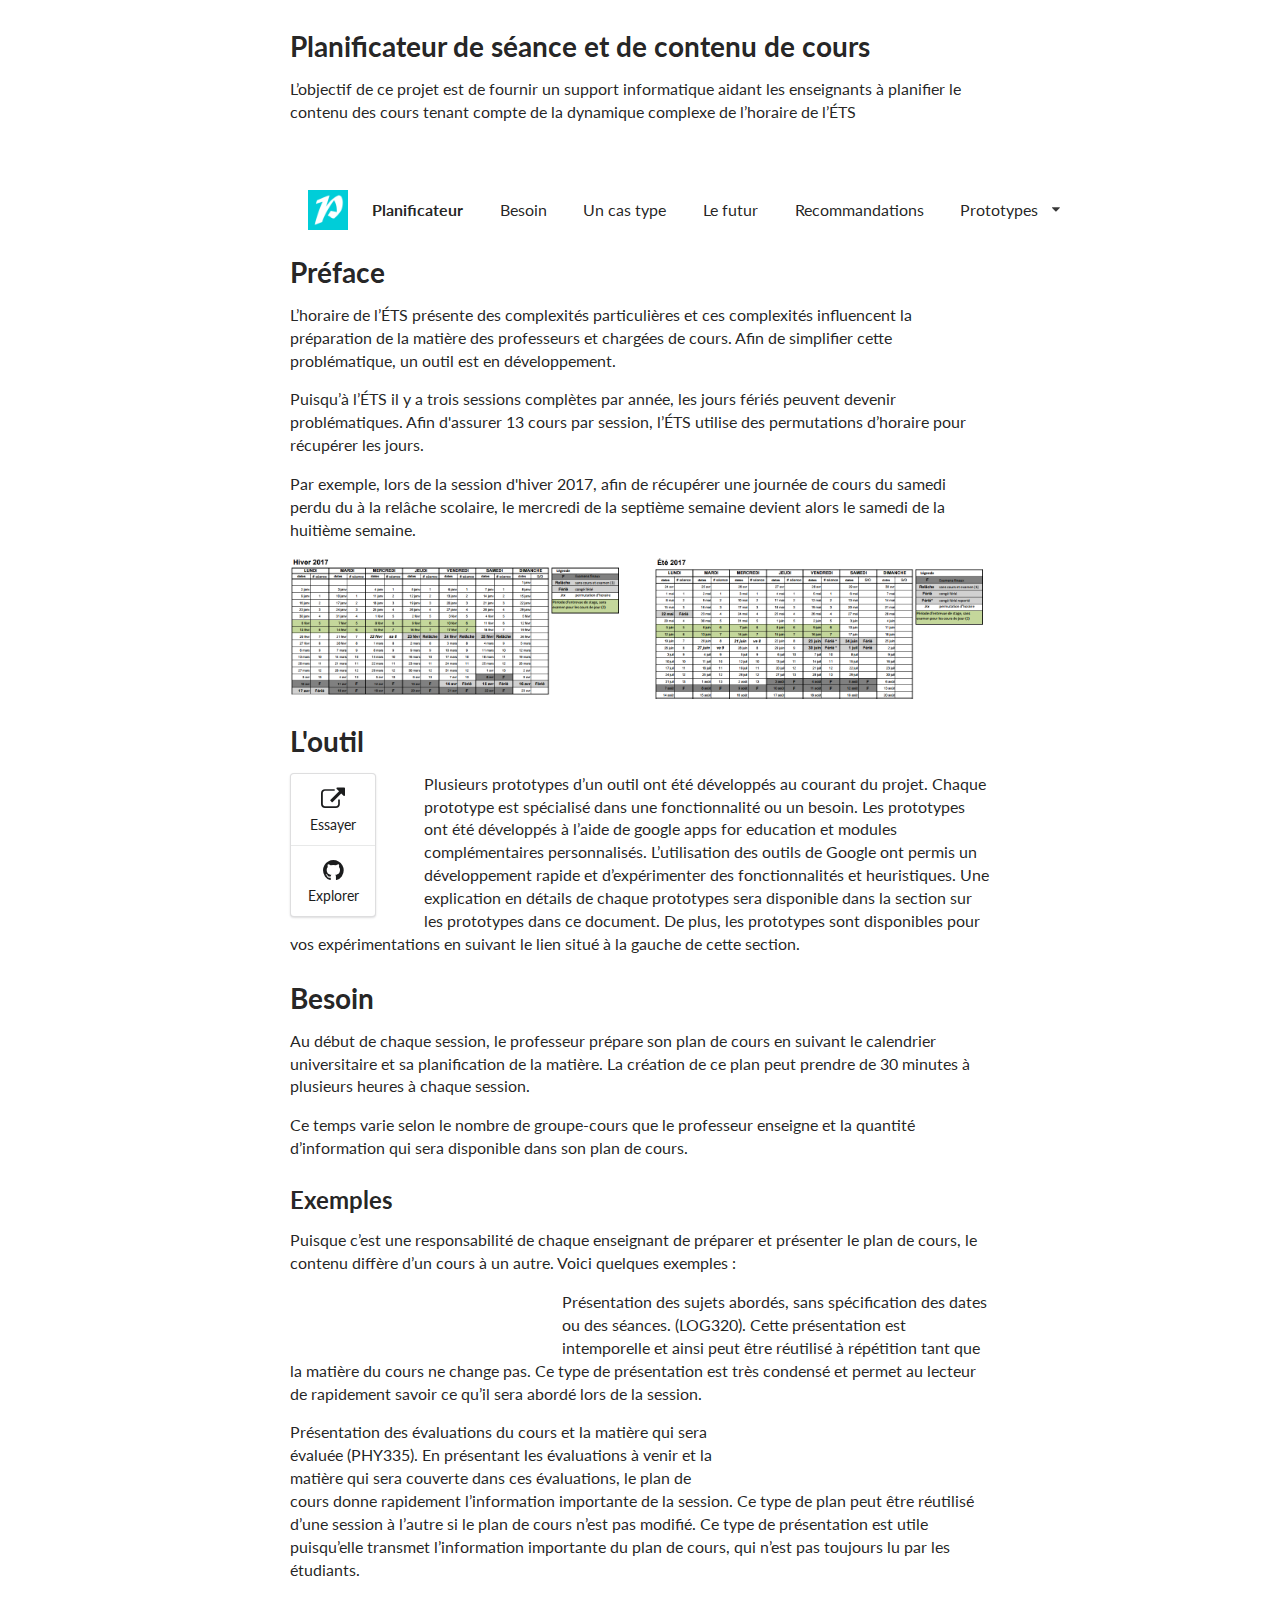
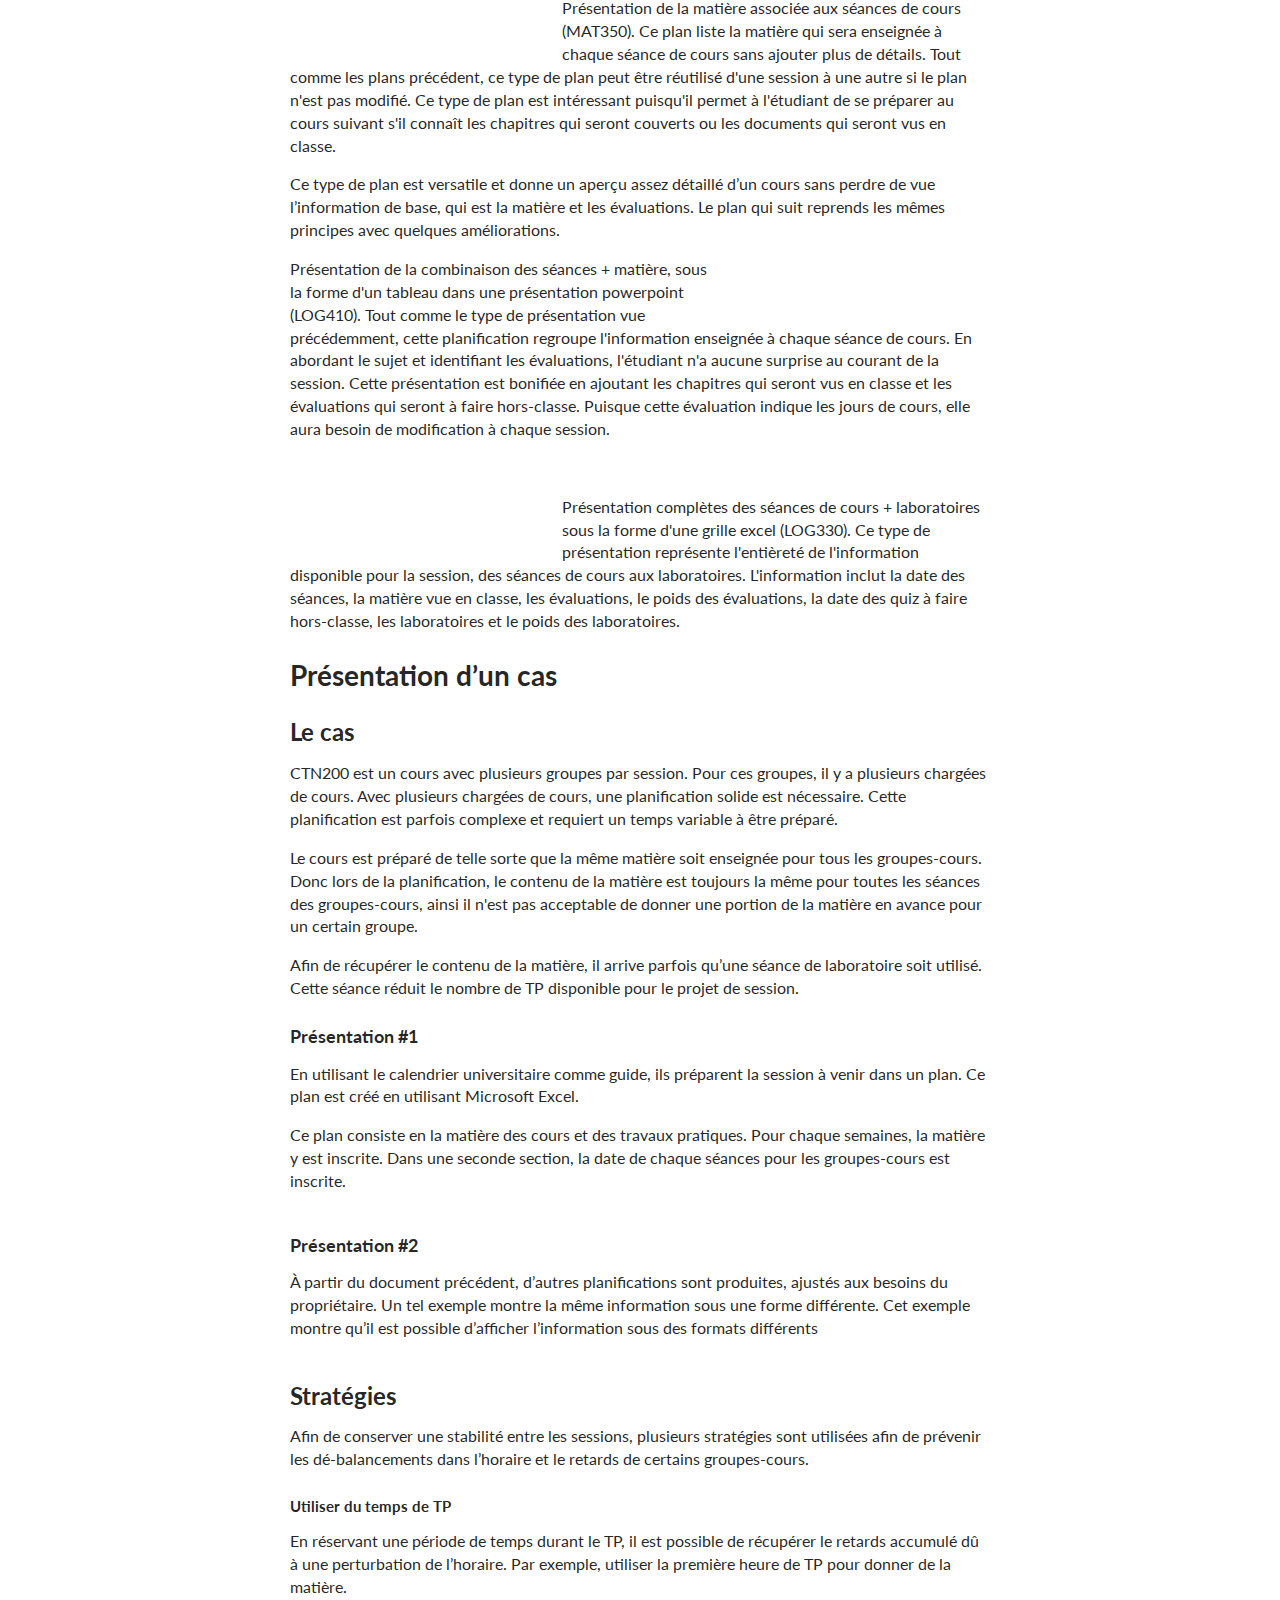
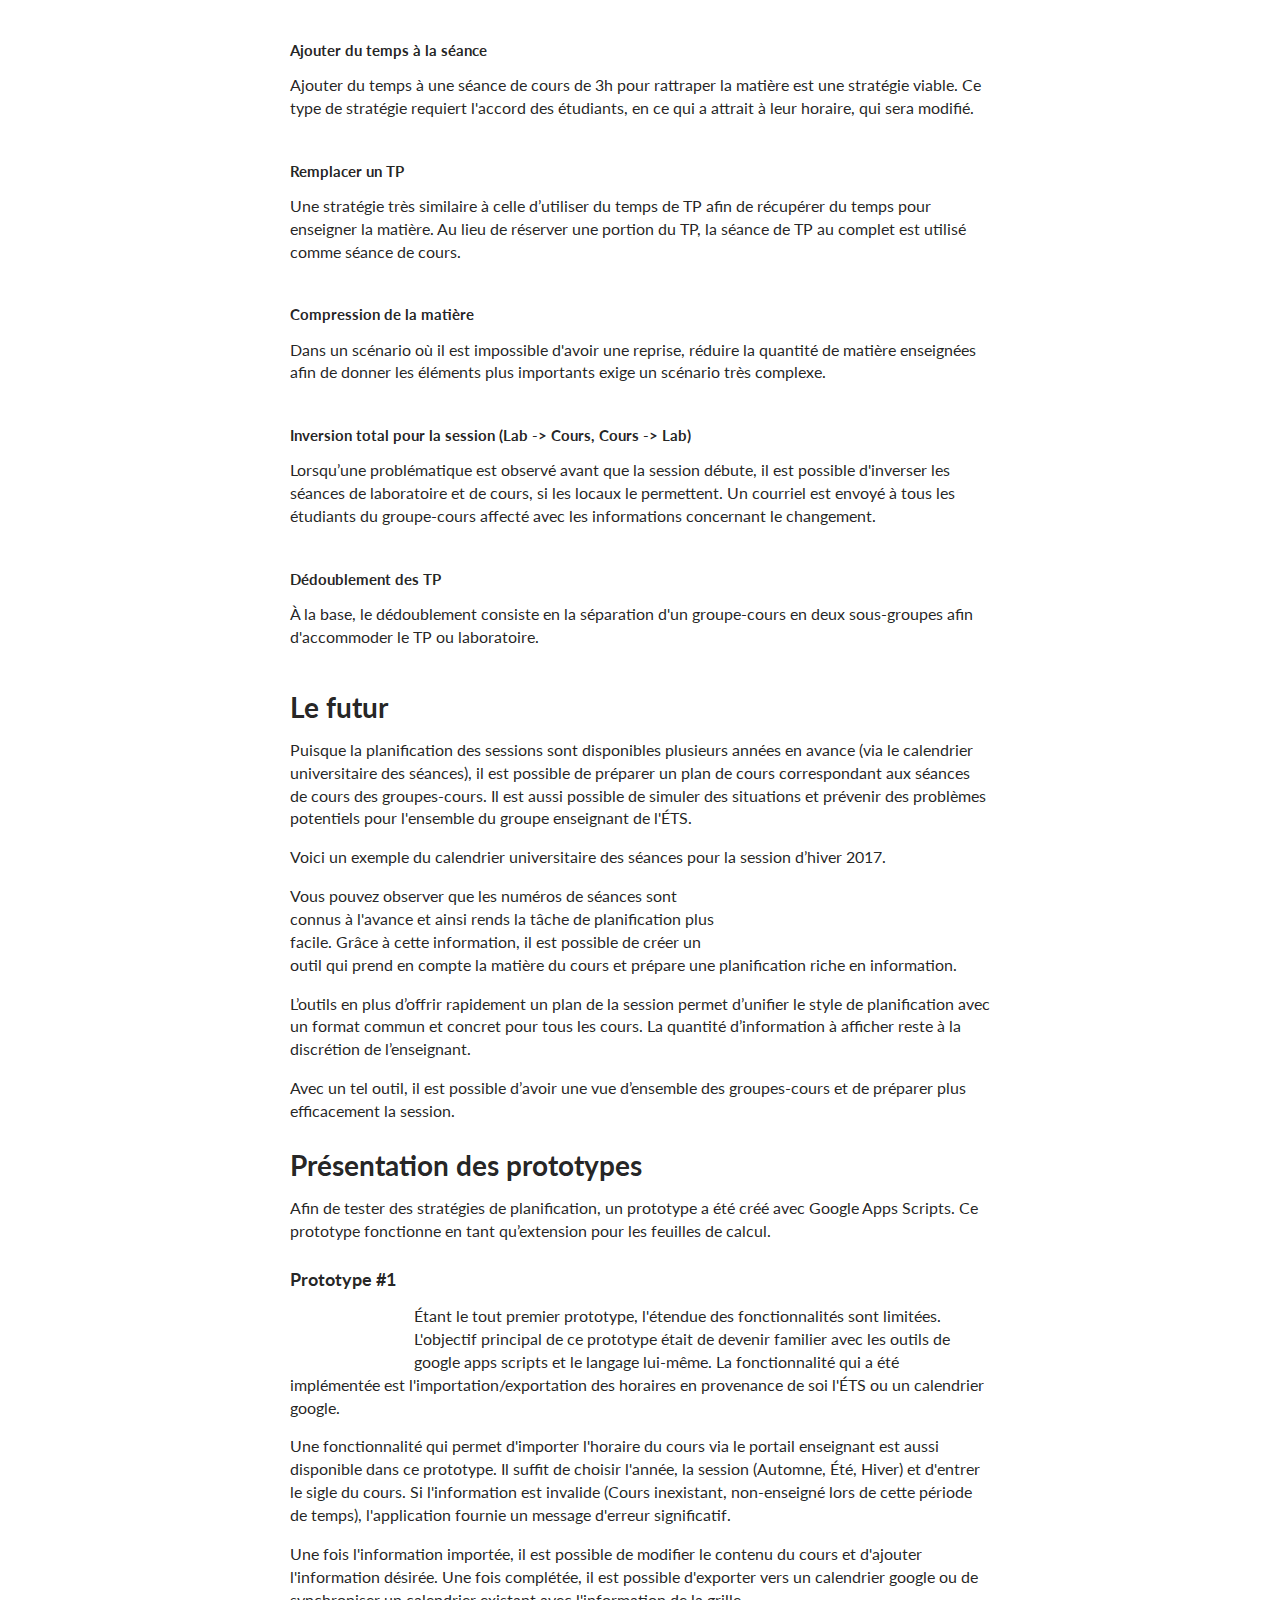
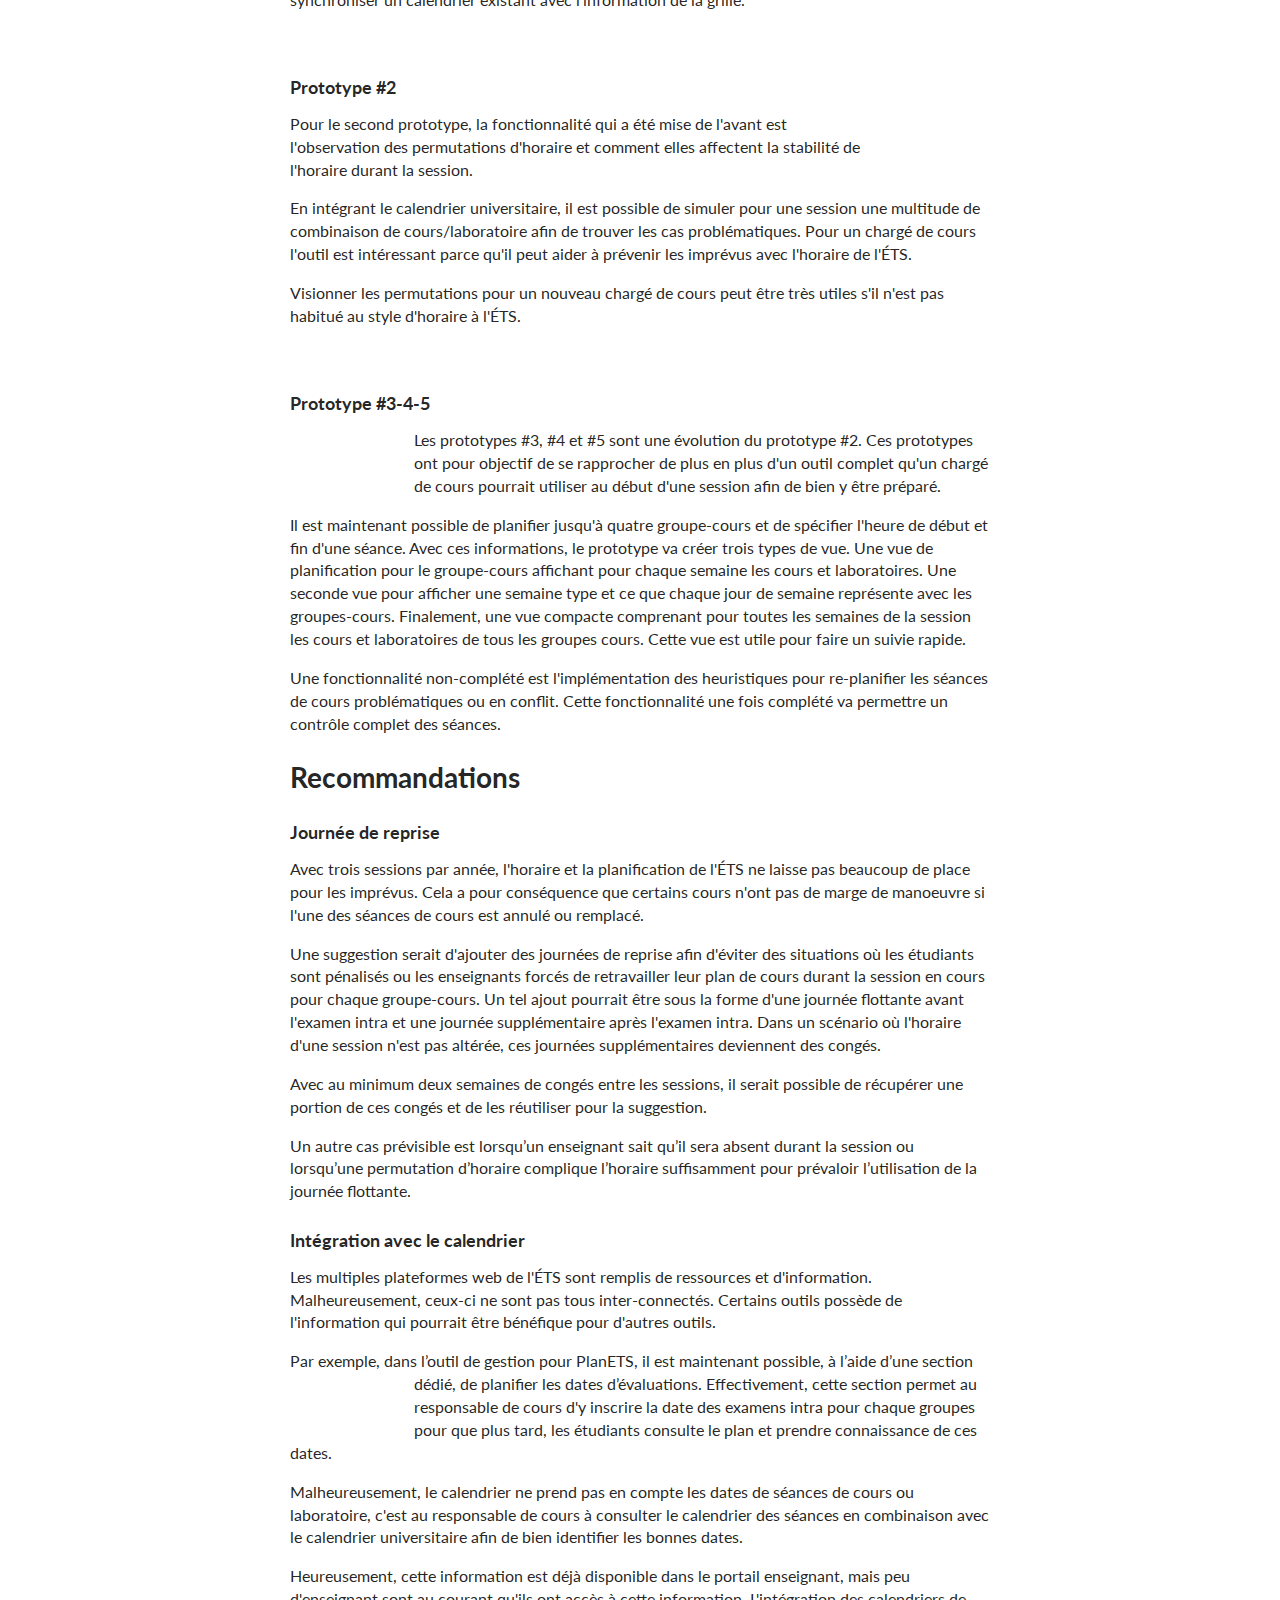
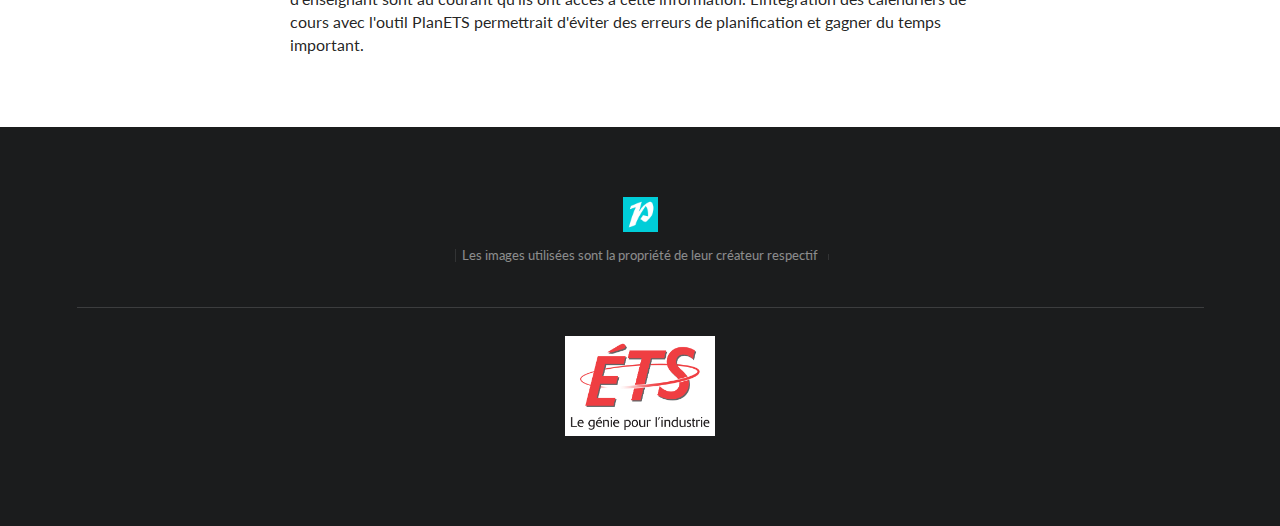
==== commit 0b758cf3: "Description prototype 2 & 3" ====
--- a/docs/index.html
+++ b/docs/index.html
@@ -69,18 +69,18 @@
                 <img class="logo" src="public/images/logo.png">
                 Planificateur
             </div>
-            <a href="#Besoin" class="item">Besoin</a>
-            <a href="#CasType" class="item">Un cas type</a>
-            <a href="#Futur" class="item">Le futur</a>
-            <a href="#Recommandations" class="item">Recommandations</a>
+            <a href="#Besoin-nav" class="item">Besoin</a>
+            <a href="#CasType-nav" class="item">Un cas type</a>
+            <a href="#Futur-nav" class="item">Le futur</a>
+            <a href="#Recommandations-nav" class="item">Recommandations</a>
             <div class="ui right floated dropdown item">
                 Prototypes <i class="dropdown icon"></i>
                 <div class="menu">
-                    <a href="#Prototype1" class="item">#1 : Contenu d'horaire</a>
-                    <a href="#Prototype2" class="item">#2 : Ordre des horaires</a>
-                    <a href="#Prototype3-4-5" class="item">#3 : Planificateur d'horaire</a>
-                    <a href="#Prototype3-4-5" class="item">#4 : Heuristiques d'horaire</a>
-                    <a href="#Prototype3-4-5" class="item">#5 : Multi horaires</a>
+                    <a href="#Prototype1-nav" class="item">#1 : Contenu d'horaire</a>
+                    <a href="#Prototype2-nav" class="item">#2 : Ordre des horaires</a>
+                    <a href="#Prototype3-4-5-nav" class="item">#3 : Planificateur d'horaire</a>
+                    <a href="#Prototype3-4-5-nav" class="item">#4 : Heuristiques d'horaire</a>
+                    <a href="#Prototype3-4-5-nav" class="item">#5 : Multi horaires</a>
                 </div>
             </div>
         </div>
@@ -108,7 +108,7 @@
                 <a class="item" href="https://github.com/Thoorium/PlanificateurSeanceContenuCours" target="_blank"><i class="github icon"></i> Explorer</a>
             </div>
         </div>
-        <p>Plusieurs prototypes d’un outil ont été développés au courant du projet. Chaque prototype est spécialisé dans une fonctionnalité ou un besoin. Les prototypes ont été développés à l’aide de google apps for education et modules complémentaires personnalisés. L’utilisation des outils de Google ont permis un développement rapide et d’expérimenter des fonctionnalités et heuristiques. Une explication en détails de chaque prototypes sera disponible dans la section sur les prototypes dans ce document. De plus, les prototypes sont disponibles pour vos expérimentations en suivant le lien situé à la gauche de cette section.</p>
+        <p id="Besoin-nav">Plusieurs prototypes d’un outil ont été développés au courant du projet. Chaque prototype est spécialisé dans une fonctionnalité ou un besoin. Les prototypes ont été développés à l’aide de google apps for education et modules complémentaires personnalisés. L’utilisation des outils de Google ont permis un développement rapide et d’expérimenter des fonctionnalités et heuristiques. Une explication en détails de chaque prototypes sera disponible dans la section sur les prototypes dans ce document. De plus, les prototypes sont disponibles pour vos expérimentations en suivant le lien situé à la gauche de cette section.</p>
         <h1 id="Besoin">Besoin</h1>
         <p>Au début de chaque session, le professeur prépare son plan de cours en suivant le calendrier universitaire et sa planification de la matière. La création de ce plan peut prendre de 30 minutes à plusieurs heures à chaque session.</p>
         <p>Ce temps varie selon le nombre de groupe-cours que le professeur enseigne et la quantité d’information qui sera disponible dans son plan de cours.</p>
@@ -128,7 +128,7 @@
         <p>&nbsp;</p>
         <a data-fancybox="gallery5" href="public/images/wireframe/plan5.png"><img class="ui medium left floated image" data-src="public/images/wireframe/plan5.png"></a>
 
-        <p>Présentation complètes des séances de cours + laboratoires sous la forme d'une grille excel (LOG330). Ce type de présentation représente l'entièreté de l'information disponible pour la session, des séances de cours aux laboratoires. L'information inclut la date des séances, la matière vue en classe, les évaluations, le poids des évaluations, la date des quiz à faire hors-classe, les laboratoires et le poids des laboratoires.</p>
+        <p id="CasType-nav">Présentation complètes des séances de cours + laboratoires sous la forme d'une grille excel (LOG330). Ce type de présentation représente l'entièreté de l'information disponible pour la session, des séances de cours aux laboratoires. L'information inclut la date des séances, la matière vue en classe, les évaluations, le poids des évaluations, la date des quiz à faire hors-classe, les laboratoires et le poids des laboratoires.</p>
 
         <h1 id="CasType">Présentation d’un cas</h1>
         <h2>Le cas</h2>
@@ -207,7 +207,7 @@
                 </div>
             </div>
         </div>
-        <h4>Dédoublement des TP</h4>
+        <h4 id="Futur-nav">Dédoublement des TP</h4>
         <p>À la base, le dédoublement consiste en la séparation d'un groupe-cours en deux sous-groupes afin d'accommoder le TP ou laboratoire.</p>
         <div class="ui grid">
             <div class="centered row">
@@ -226,22 +226,26 @@
         <p>Vous pouvez observer que les numéros de séances sont connus à l'avance et ainsi rends la tâche de planification plus facile. Grâce à cette information, il est possible de créer un outil qui prend en compte la matière du cours et prépare une planification riche en information.</p>
         <p>L’outils en plus d’offrir rapidement un plan de la session permet d’unifier le style de planification avec un format commun et concret pour tous les cours. La quantité d’information à afficher reste à la discrétion de l’enseignant.</p>
         <p>Avec un tel outil, il est possible d’avoir une vue d’ensemble des groupes-cours et de préparer plus efficacement la session.</p>
-        <h1 id="Prototypes">Présentation des prototypes</h1>
+        
+        <h1 id="Prototype1-nav">Présentation des prototypes</h1>
         <p>Afin de tester des stratégies de planification, un prototype a été créé avec Google Apps Scripts. Ce prototype fonctionne en tant qu’extension pour les feuilles de calcul.</p>
         <h3 id="Prototype1">Prototype #1</h3>
         <a data-fancybox="prototype1" href="public/images/wireframe/prototype1b.png"><img class="ui small left floated image" data-src="public/images/wireframe/prototype1b.png"></a>
         <p>Étant le tout premier prototype, l'étendue des fonctionnalités sont limitées. L'objectif principal de ce prototype était de devenir familier avec les outils de google apps scripts et le langage lui-même. La fonctionnalité qui a été implémentée est l'importation/exportation des horaires en provenance de soi l'ÉTS ou un calendrier google.</p>
         <p>Une fonctionnalité qui permet d'importer l'horaire du cours via le portail enseignant est aussi disponible dans ce prototype. Il suffit de choisir l'année, la session (Automne, Été, Hiver) et d'entrer le sigle du cours. Si l'information est invalide (Cours inexistant, non-enseigné lors de cette période de temps), l'application fournie un message d'erreur significatif.</p>
-        <p>Une fois l'information importée, il est possible de modifier le contenu du cours et d'ajouter l'information désirée. Une fois complétée, il est possible d'exporter vers un calendrier google ou de synchroniser un calendrier existant avec l'information de la grille.</p>
+        <p id="Prototype2-nav">Une fois l'information importée, il est possible de modifier le contenu du cours et d'ajouter l'information désirée. Une fois complétée, il est possible d'exporter vers un calendrier google ou de synchroniser un calendrier existant avec l'information de la grille.</p>
         <p>&nbsp;</p>
         <h3 id="Prototype2">Prototype #2</h3>
         <a data-fancybox="prototype2" href="public/images/wireframe/prototype2.png"><img class="ui small right floated image" data-src="public/images/wireframe/prototype2.png"></a>
-        <p>Pellentesque habitant morbi tristique senectus et netus et malesuada fames ac turpis egestas. Vestibulum tortor quam, feugiat vitae, ultricies eget, tempor sit amet, ante. Donec eu libero sit amet quam egestas semper. Aenean ultricies mi vitae est. Mauris placerat eleifend leo. Quisque sit amet est et sapien ullamcorper pharetra. Vestibulum erat wisi, condimentum sed, commodo vitae, ornare sit amet, wisi. Aenean fermentum, elit eget tincidunt condimentum, eros ipsum rutrum orci, sagittis tempus lacus enim ac dui. Donec non enim in turpis pulvinar facilisis. Ut felis. Praesent dapibus, neque id cursus faucibus, tortor neque egestas augue, eu vulputate magna eros eu erat. Aliquam erat volutpat. Nam dui mi, tincidunt quis, accumsan porttitor, facilisis luctus, metus</p>
+        <p>Pour le second prototype, la fonctionnalité qui a été mise de l'avant est l'observation des permutations d'horaire et comment elles affectent la stabilité de l'horaire durant la session.</p>
+        <p>En intégrant le calendrier universitaire, il est possible de simuler pour une session une multitude de combinaison de cours/laboratoire afin de trouver les cas problématiques. Pour un chargé de cours l'outil est intéressant parce qu'il peut aider à prévenir les imprévus avec l'horaire de l'ÉTS.</p>
+        <p id="Prototype3-4-5-nav">Visionner les permutations pour un nouveau chargé de cours peut être très utiles s'il n'est pas habitué au style d'horaire à l'ÉTS.</p>
         <p>&nbsp;</p>
         <h3 id="Prototype3-4-5">Prototype #3-4-5</h3>
         <a data-fancybox="prototype3" href="public/images/wireframe/prototype3-4-5.png"><img class="ui small left floated image" data-src="public/images/wireframe/prototype3-4-5.png"></a>
-        <p>Pellentesque habitant morbi tristique senectus et netus et malesuada fames ac turpis egestas. Vestibulum tortor quam, feugiat vitae, ultricies eget, tempor sit amet, ante. Donec eu libero sit amet quam egestas semper. Aenean ultricies mi vitae est. Mauris placerat eleifend leo. Quisque sit amet est et sapien ullamcorper pharetra. Vestibulum erat wisi, condimentum sed, commodo vitae, ornare sit amet, wisi. Aenean fermentum, elit eget tincidunt condimentum, eros ipsum rutrum orci, sagittis tempus lacus enim ac dui. Donec non enim in turpis pulvinar facilisis. Ut felis. Praesent dapibus, neque id cursus faucibus, tortor neque egestas augue, eu vulputate magna eros eu erat. Aliquam erat volutpat. Nam dui mi, tincidunt quis, accumsan porttitor, facilisis luctus, metus</p>
-        <p>Pellentesque habitant morbi tristique senectus et netus et malesuada fames ac turpis egestas. Vestibulum tortor quam, feugiat vitae, ultricies eget, tempor sit amet, ante. Donec eu libero sit amet quam egestas semper. Aenean ultricies mi vitae est. Mauris placerat eleifend leo. Quisque sit amet est et sapien ullamcorper pharetra. Vestibulum erat wisi, condimentum sed, commodo vitae, ornare sit amet, wisi. Aenean fermentum, elit eget tincidunt condimentum, eros ipsum rutrum orci, sagittis tempus lacus enim ac dui. Donec non enim in turpis pulvinar facilisis. Ut felis. Praesent dapibus, neque id cursus faucibus, tortor neque egestas augue, eu vulputate magna eros eu erat. Aliquam erat volutpat. Nam dui mi, tincidunt quis, accumsan porttitor, facilisis luctus, metus</p>
+        <p>Les prototypes #3, #4 et #5 sont une évolution du prototype #2. Ces prototypes ont pour objectif de se rapprocher de plus en plus d'un outil complet qu'un chargé de cours pourrait utiliser au début d'une session afin de bien y être préparé.</p>
+        <p>Il est maintenant possible de planifier jusqu'à quatre groupe-cours et de spécifier l'heure de début et fin d'une séance. Avec ces informations, le prototype va créer trois types de vue. Une vue de planification pour le groupe-cours affichant pour chaque semaine les cours et laboratoires. Une seconde vue pour afficher une semaine type et ce que chaque jour de semaine représente avec les groupes-cours. Finalement, une vue compacte comprenant pour toutes les semaines de la session les cours et laboratoires de tous les groupes cours. Cette vue est utile pour faire un suivie rapide.</p>
+        <p id="Recommandations-nav">Une fonctionnalité non-complété est l'implémentation des heuristiques pour re-planifier les séances de cours problématiques ou en conflit. Cette fonctionnalité une fois complété va permettre un contrôle complet des séances.</p>
 
         <h1 id="Recommandations">Recommandations</h1>
         <h3>Journée de reprise</h3>
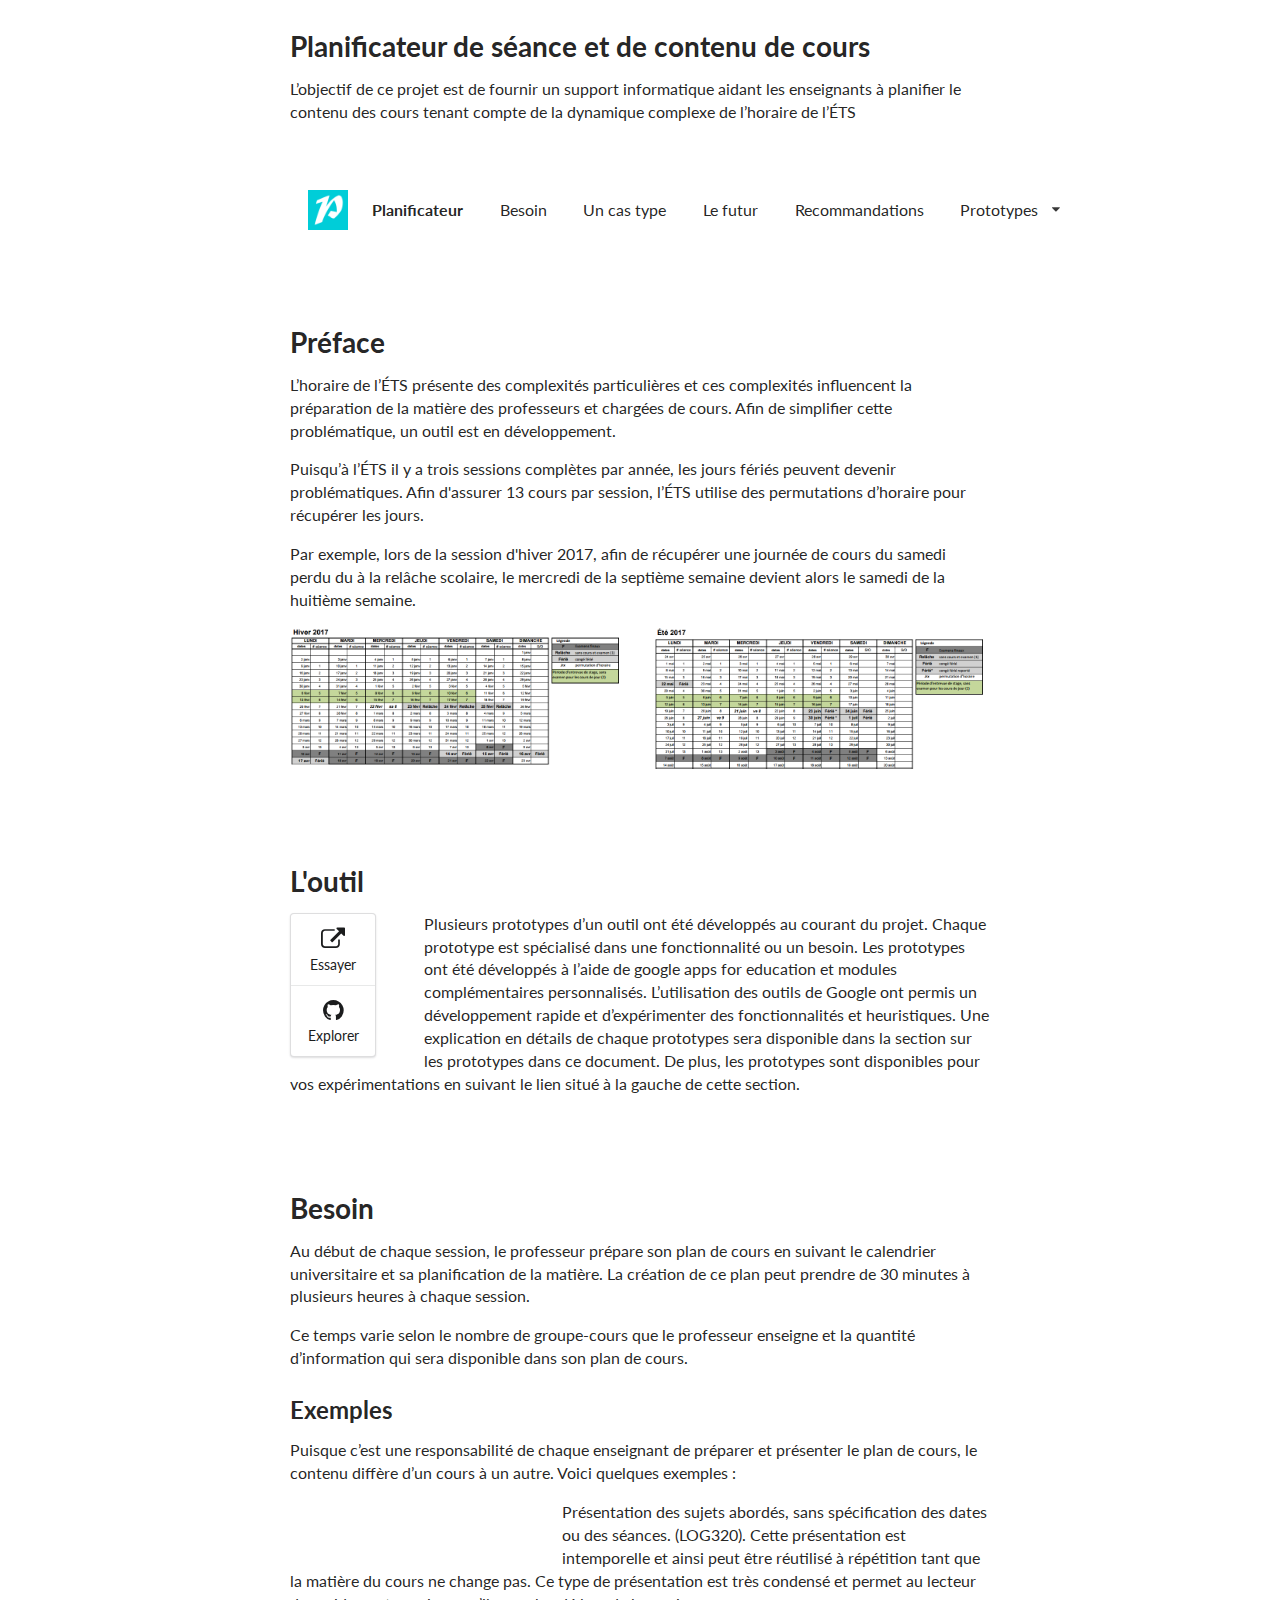
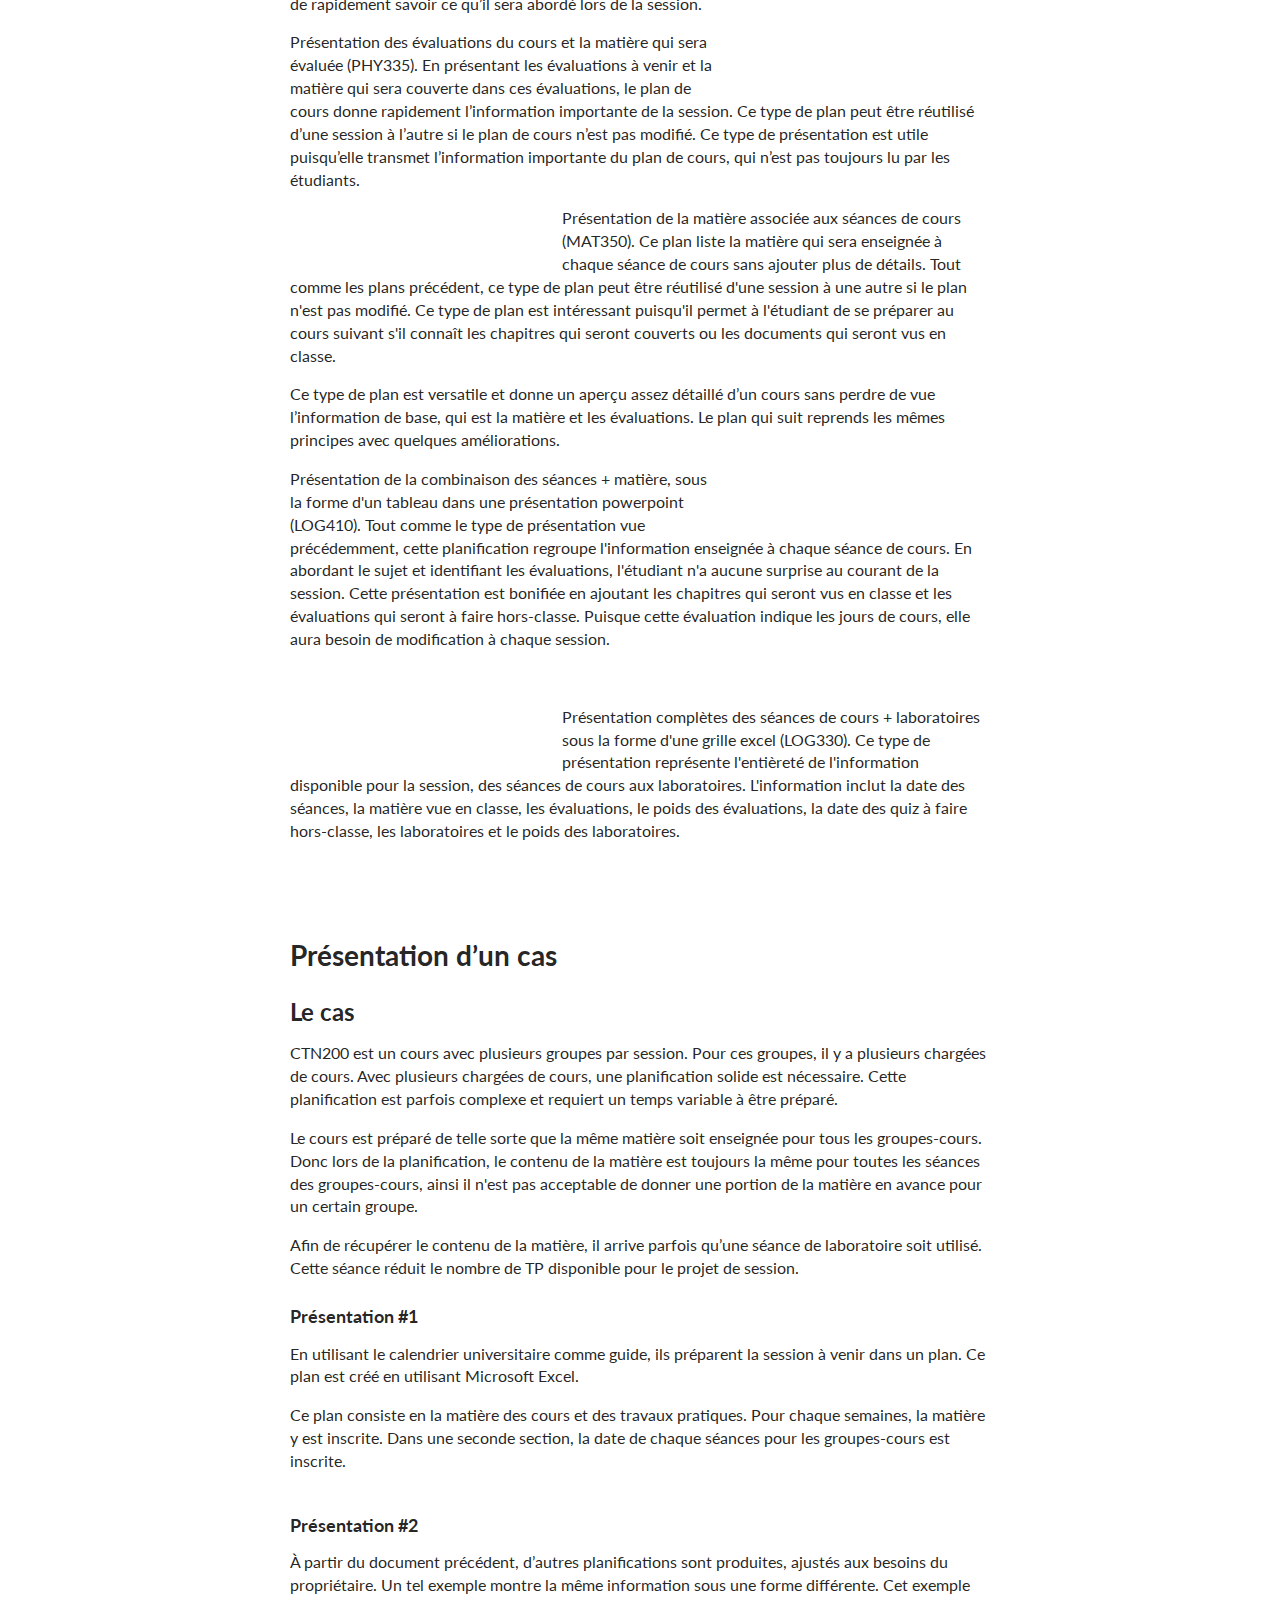
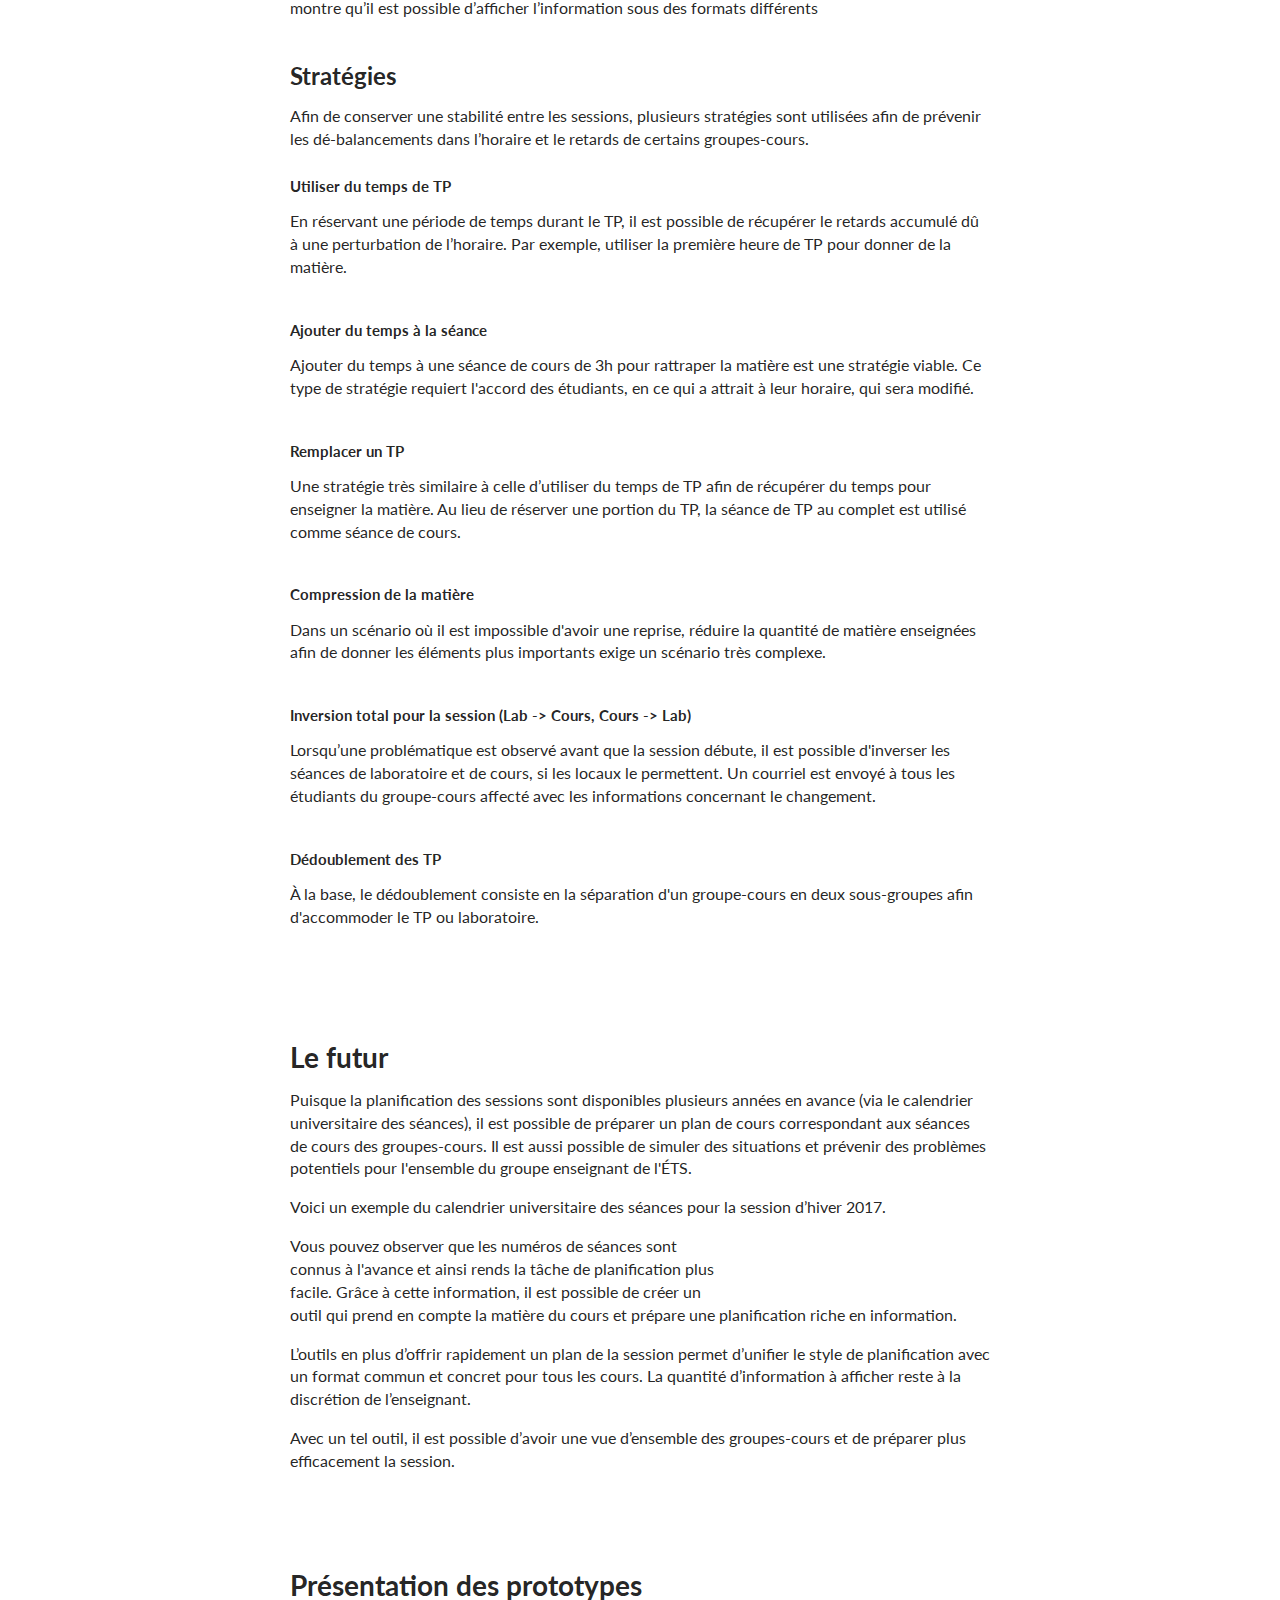
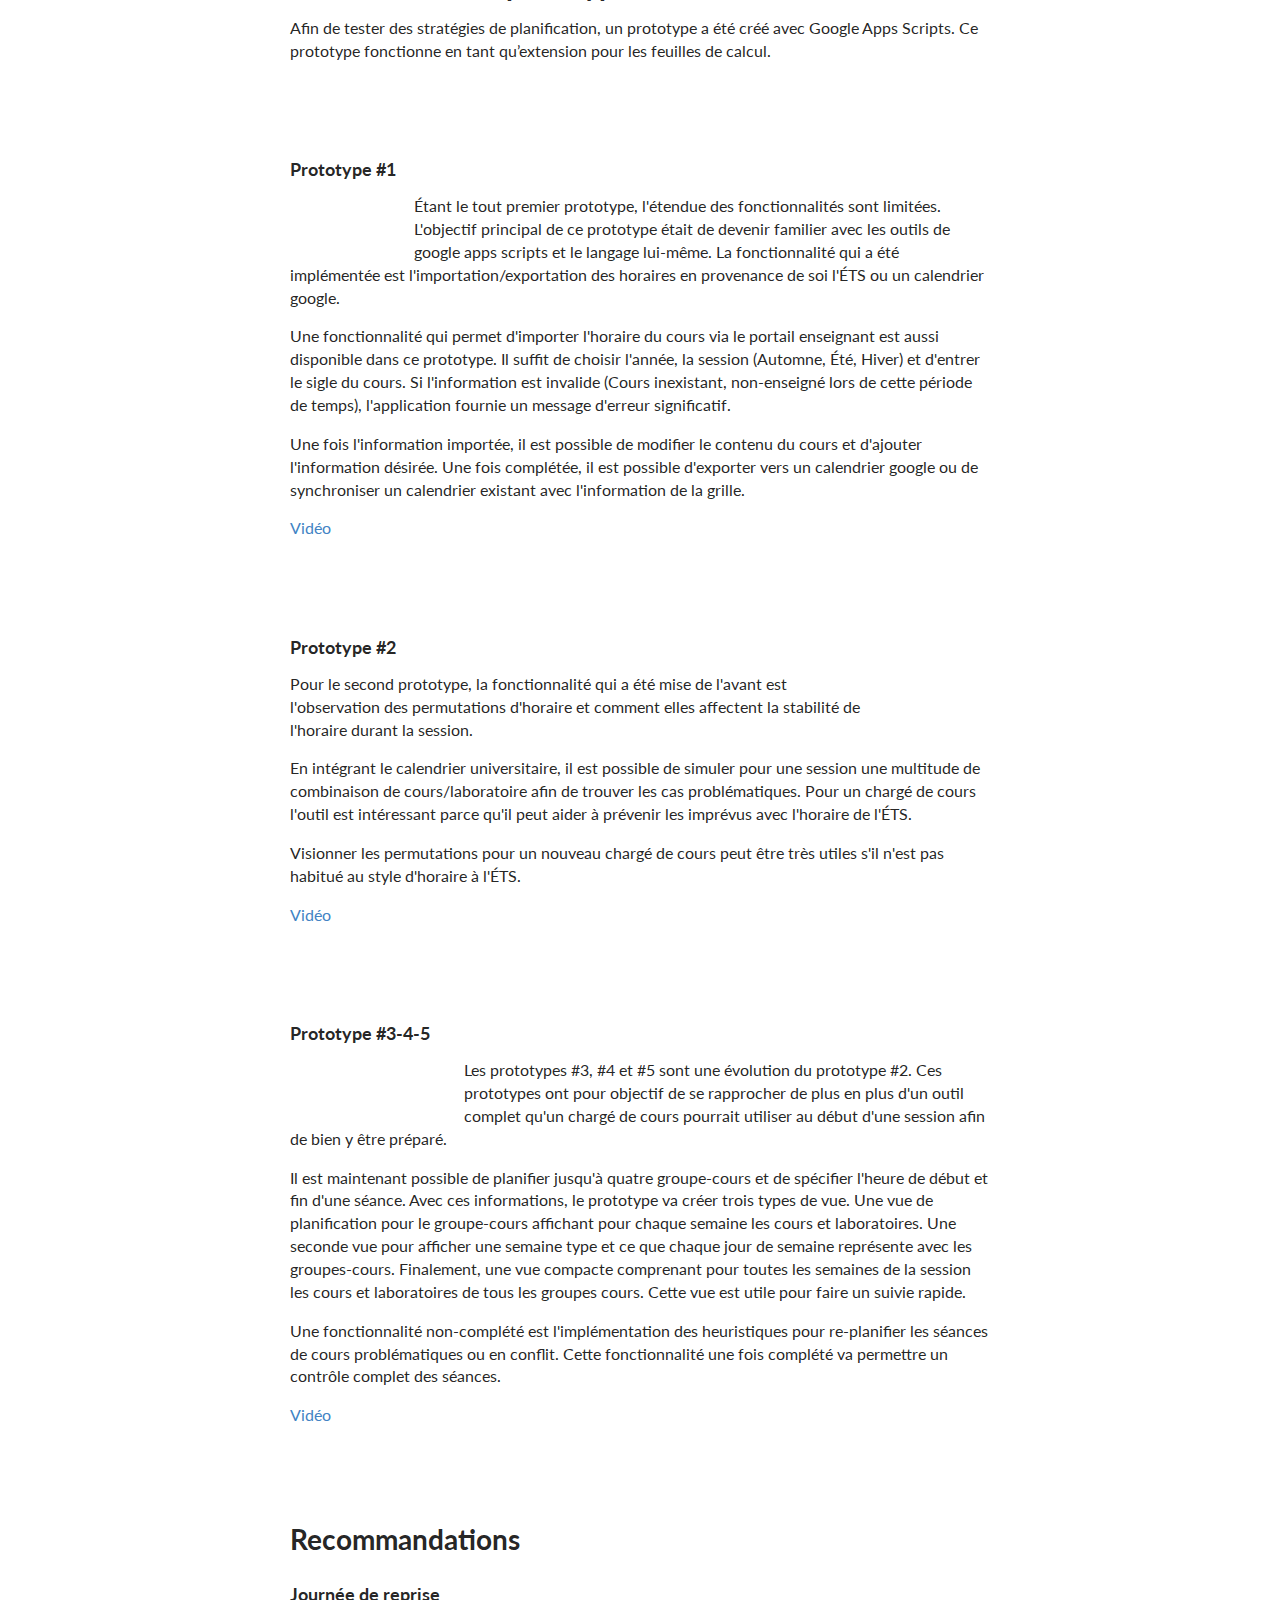
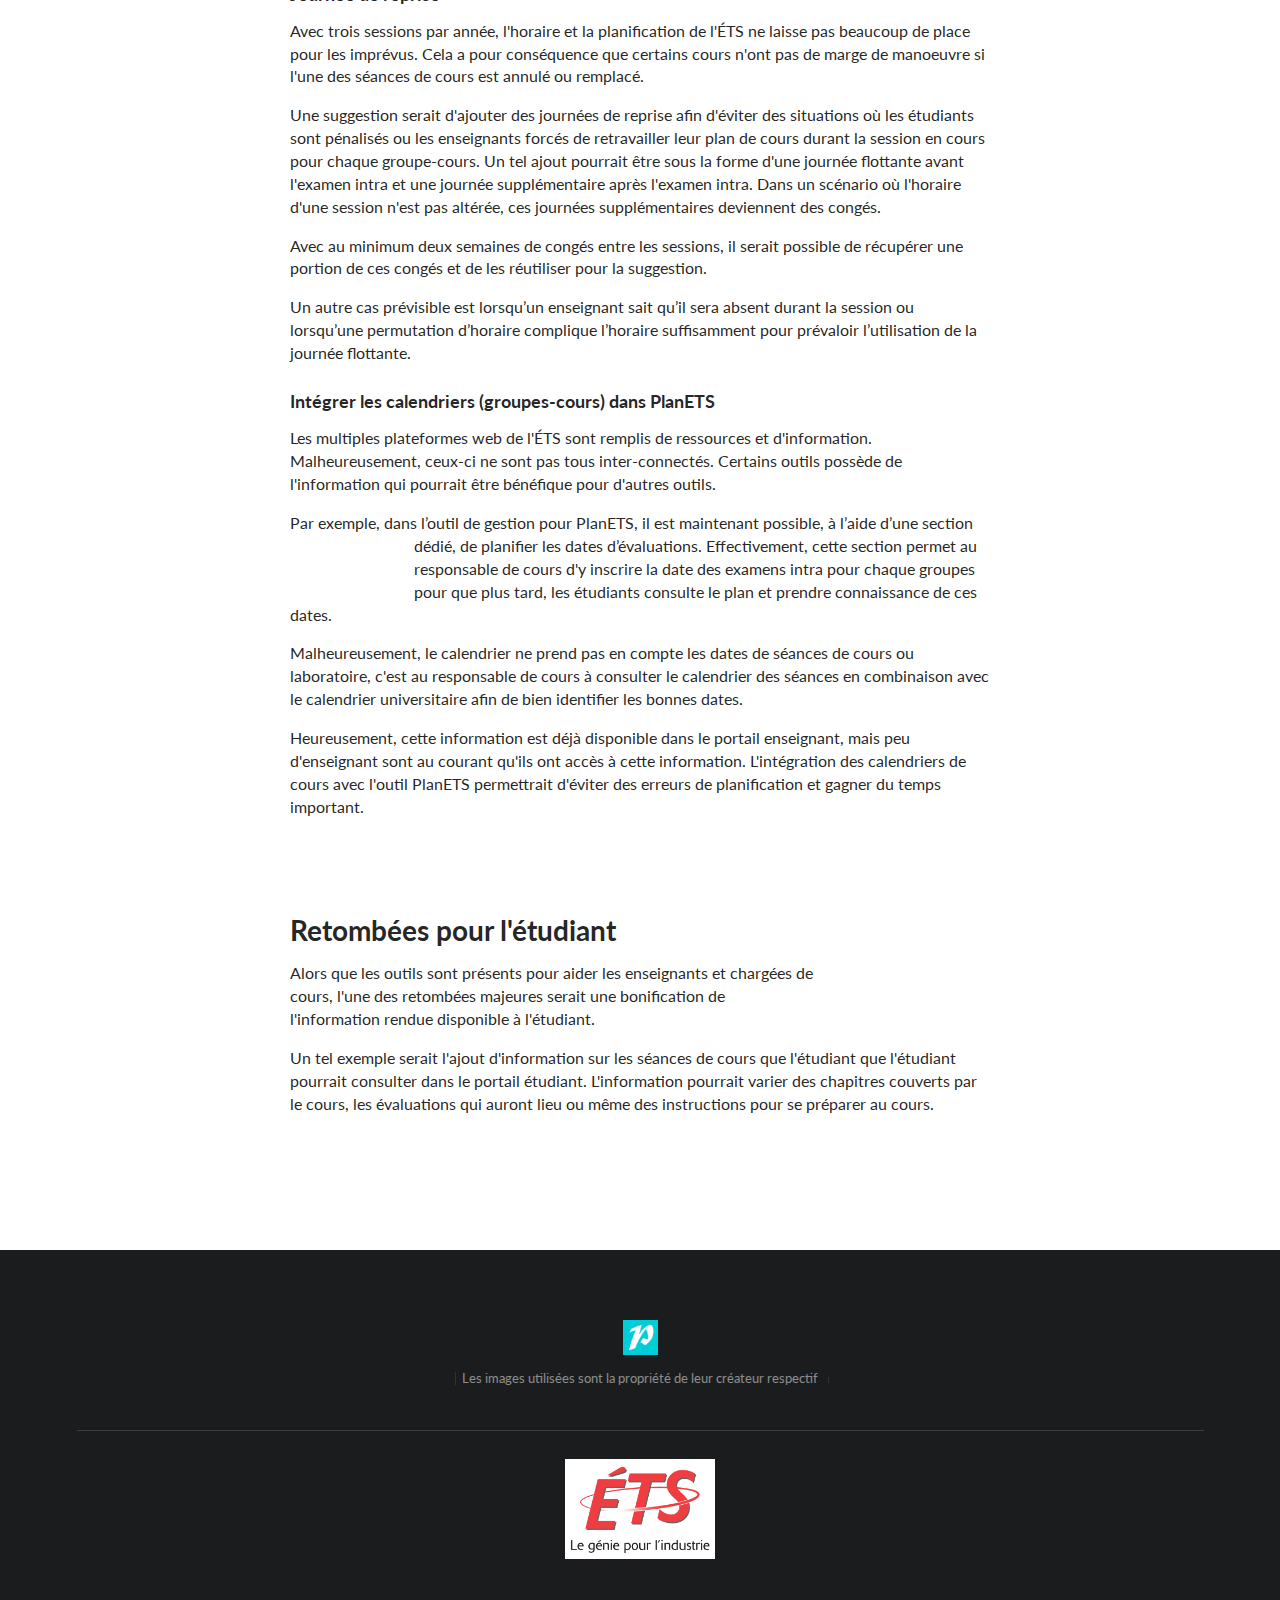
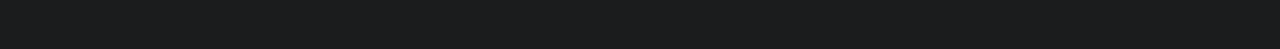
==== commit 9b995f66: "Modification navigation Ajout liens vers vidéo dans les sections appropriées Nouvelle section : Reto" ====
--- a/docs/index.html
+++ b/docs/index.html
@@ -69,18 +69,18 @@
                 <img class="logo" src="public/images/logo.png">
                 Planificateur
             </div>
-            <a href="#Besoin-nav" class="item">Besoin</a>
-            <a href="#CasType-nav" class="item">Un cas type</a>
-            <a href="#Futur-nav" class="item">Le futur</a>
-            <a href="#Recommandations-nav" class="item">Recommandations</a>
+            <a href="#Besoin" class="item">Besoin</a>
+            <a href="#CasType" class="item">Un cas type</a>
+            <a href="#Futur" class="item">Le futur</a>
+            <a href="#Recommandations" class="item">Recommandations</a>
             <div class="ui right floated dropdown item">
                 Prototypes <i class="dropdown icon"></i>
                 <div class="menu">
-                    <a href="#Prototype1-nav" class="item">#1 : Contenu d'horaire</a>
-                    <a href="#Prototype2-nav" class="item">#2 : Ordre des horaires</a>
-                    <a href="#Prototype3-4-5-nav" class="item">#3 : Planificateur d'horaire</a>
-                    <a href="#Prototype3-4-5-nav" class="item">#4 : Heuristiques d'horaire</a>
-                    <a href="#Prototype3-4-5-nav" class="item">#5 : Multi horaires</a>
+                    <a href="#Prototype1" class="item">#1 : Contenu d'horaire</a>
+                    <a href="#Prototype2" class="item">#2 : Ordre des horaires</a>
+                    <a href="#Prototype3-4-5" class="item">#3 : Planificateur d'horaire</a>
+                    <a href="#Prototype3-4-5" class="item">#4 : Heuristiques d'horaire</a>
+                    <a href="#Prototype3-4-5" class="item">#5 : Multi horaires</a>
                 </div>
             </div>
         </div>
@@ -108,7 +108,7 @@
                 <a class="item" href="https://github.com/Thoorium/PlanificateurSeanceContenuCours" target="_blank"><i class="github icon"></i> Explorer</a>
             </div>
         </div>
-        <p id="Besoin-nav">Plusieurs prototypes d’un outil ont été développés au courant du projet. Chaque prototype est spécialisé dans une fonctionnalité ou un besoin. Les prototypes ont été développés à l’aide de google apps for education et modules complémentaires personnalisés. L’utilisation des outils de Google ont permis un développement rapide et d’expérimenter des fonctionnalités et heuristiques. Une explication en détails de chaque prototypes sera disponible dans la section sur les prototypes dans ce document. De plus, les prototypes sont disponibles pour vos expérimentations en suivant le lien situé à la gauche de cette section.</p>
+        <p>Plusieurs prototypes d’un outil ont été développés au courant du projet. Chaque prototype est spécialisé dans une fonctionnalité ou un besoin. Les prototypes ont été développés à l’aide de google apps for education et modules complémentaires personnalisés. L’utilisation des outils de Google ont permis un développement rapide et d’expérimenter des fonctionnalités et heuristiques. Une explication en détails de chaque prototypes sera disponible dans la section sur les prototypes dans ce document. De plus, les prototypes sont disponibles pour vos expérimentations en suivant le lien situé à la gauche de cette section.</p>
         <h1 id="Besoin">Besoin</h1>
         <p>Au début de chaque session, le professeur prépare son plan de cours en suivant le calendrier universitaire et sa planification de la matière. La création de ce plan peut prendre de 30 minutes à plusieurs heures à chaque session.</p>
         <p>Ce temps varie selon le nombre de groupe-cours que le professeur enseigne et la quantité d’information qui sera disponible dans son plan de cours.</p>
@@ -128,7 +128,7 @@
         <p>&nbsp;</p>
         <a data-fancybox="gallery5" href="public/images/wireframe/plan5.png"><img class="ui medium left floated image" data-src="public/images/wireframe/plan5.png"></a>
 
-        <p id="CasType-nav">Présentation complètes des séances de cours + laboratoires sous la forme d'une grille excel (LOG330). Ce type de présentation représente l'entièreté de l'information disponible pour la session, des séances de cours aux laboratoires. L'information inclut la date des séances, la matière vue en classe, les évaluations, le poids des évaluations, la date des quiz à faire hors-classe, les laboratoires et le poids des laboratoires.</p>
+        <p>Présentation complètes des séances de cours + laboratoires sous la forme d'une grille excel (LOG330). Ce type de présentation représente l'entièreté de l'information disponible pour la session, des séances de cours aux laboratoires. L'information inclut la date des séances, la matière vue en classe, les évaluations, le poids des évaluations, la date des quiz à faire hors-classe, les laboratoires et le poids des laboratoires.</p>
 
         <h1 id="CasType">Présentation d’un cas</h1>
         <h2>Le cas</h2>
@@ -207,7 +207,7 @@
                 </div>
             </div>
         </div>
-        <h4 id="Futur-nav">Dédoublement des TP</h4>
+        <h4>Dédoublement des TP</h4>
         <p>À la base, le dédoublement consiste en la séparation d'un groupe-cours en deux sous-groupes afin d'accommoder le TP ou laboratoire.</p>
         <div class="ui grid">
             <div class="centered row">
@@ -227,26 +227,26 @@
         <p>L’outils en plus d’offrir rapidement un plan de la session permet d’unifier le style de planification avec un format commun et concret pour tous les cours. La quantité d’information à afficher reste à la discrétion de l’enseignant.</p>
         <p>Avec un tel outil, il est possible d’avoir une vue d’ensemble des groupes-cours et de préparer plus efficacement la session.</p>
         
-        <h1 id="Prototype1-nav">Présentation des prototypes</h1>
+        <h1>Présentation des prototypes</h1>
         <p>Afin de tester des stratégies de planification, un prototype a été créé avec Google Apps Scripts. Ce prototype fonctionne en tant qu’extension pour les feuilles de calcul.</p>
-        <h3 id="Prototype1">Prototype #1</h3>
+        <h3 id="Prototype1" class="prototype">Prototype #1</h3>
         <a data-fancybox="prototype1" href="public/images/wireframe/prototype1b.png"><img class="ui small left floated image" data-src="public/images/wireframe/prototype1b.png"></a>
         <p>Étant le tout premier prototype, l'étendue des fonctionnalités sont limitées. L'objectif principal de ce prototype était de devenir familier avec les outils de google apps scripts et le langage lui-même. La fonctionnalité qui a été implémentée est l'importation/exportation des horaires en provenance de soi l'ÉTS ou un calendrier google.</p>
         <p>Une fonctionnalité qui permet d'importer l'horaire du cours via le portail enseignant est aussi disponible dans ce prototype. Il suffit de choisir l'année, la session (Automne, Été, Hiver) et d'entrer le sigle du cours. Si l'information est invalide (Cours inexistant, non-enseigné lors de cette période de temps), l'application fournie un message d'erreur significatif.</p>
-        <p id="Prototype2-nav">Une fois l'information importée, il est possible de modifier le contenu du cours et d'ajouter l'information désirée. Une fois complétée, il est possible d'exporter vers un calendrier google ou de synchroniser un calendrier existant avec l'information de la grille.</p>
-        <p>&nbsp;</p>
-        <h3 id="Prototype2">Prototype #2</h3>
+        <p>Une fois l'information importée, il est possible de modifier le contenu du cours et d'ajouter l'information désirée. Une fois complétée, il est possible d'exporter vers un calendrier google ou de synchroniser un calendrier existant avec l'information de la grille.</p>
+        <p><a href="https://youtu.be/VK149KOl34U" target="_blank">Vidéo</a></p>
+        <h3 id="Prototype2" class="prototype">Prototype #2</h3>
         <a data-fancybox="prototype2" href="public/images/wireframe/prototype2.png"><img class="ui small right floated image" data-src="public/images/wireframe/prototype2.png"></a>
         <p>Pour le second prototype, la fonctionnalité qui a été mise de l'avant est l'observation des permutations d'horaire et comment elles affectent la stabilité de l'horaire durant la session.</p>
         <p>En intégrant le calendrier universitaire, il est possible de simuler pour une session une multitude de combinaison de cours/laboratoire afin de trouver les cas problématiques. Pour un chargé de cours l'outil est intéressant parce qu'il peut aider à prévenir les imprévus avec l'horaire de l'ÉTS.</p>
-        <p id="Prototype3-4-5-nav">Visionner les permutations pour un nouveau chargé de cours peut être très utiles s'il n'est pas habitué au style d'horaire à l'ÉTS.</p>
-        <p>&nbsp;</p>
-        <h3 id="Prototype3-4-5">Prototype #3-4-5</h3>
-        <a data-fancybox="prototype3" href="public/images/wireframe/prototype3-4-5.png"><img class="ui small left floated image" data-src="public/images/wireframe/prototype3-4-5.png"></a>
+        <p>Visionner les permutations pour un nouveau chargé de cours peut être très utiles s'il n'est pas habitué au style d'horaire à l'ÉTS.</p>
+        <p><a href="https://youtu.be/VK149KOl34U?t=68" target="_blank">Vidéo</a></p>
+        <h3 id="Prototype3-4-5" class="prototype">Prototype #3-4-5</h3>
+        <a data-fancybox="prototype3" href="public/images/wireframe/prototype3-4-5.png"><img class="ui small left floated image" data-src="public/images/wireframe/prototype3-4-5.png" style="width:200px;"></a>
         <p>Les prototypes #3, #4 et #5 sont une évolution du prototype #2. Ces prototypes ont pour objectif de se rapprocher de plus en plus d'un outil complet qu'un chargé de cours pourrait utiliser au début d'une session afin de bien y être préparé.</p>
         <p>Il est maintenant possible de planifier jusqu'à quatre groupe-cours et de spécifier l'heure de début et fin d'une séance. Avec ces informations, le prototype va créer trois types de vue. Une vue de planification pour le groupe-cours affichant pour chaque semaine les cours et laboratoires. Une seconde vue pour afficher une semaine type et ce que chaque jour de semaine représente avec les groupes-cours. Finalement, une vue compacte comprenant pour toutes les semaines de la session les cours et laboratoires de tous les groupes cours. Cette vue est utile pour faire un suivie rapide.</p>
-        <p id="Recommandations-nav">Une fonctionnalité non-complété est l'implémentation des heuristiques pour re-planifier les séances de cours problématiques ou en conflit. Cette fonctionnalité une fois complété va permettre un contrôle complet des séances.</p>
-
+        <p>Une fonctionnalité non-complété est l'implémentation des heuristiques pour re-planifier les séances de cours problématiques ou en conflit. Cette fonctionnalité une fois complété va permettre un contrôle complet des séances.</p>
+        <p><a href="https://youtu.be/VK149KOl34U?t=142" target="_blank">Vidéo</a></p>
         <h1 id="Recommandations">Recommandations</h1>
         <h3>Journée de reprise</h3>
         <p>Avec trois sessions par année, l'horaire et la planification de l'ÉTS ne laisse pas beaucoup de place pour les imprévus. Cela a pour conséquence que certains cours n'ont pas de marge de manoeuvre si l'une des séances de cours est annulé ou remplacé.</p>
@@ -254,7 +254,7 @@
         <p>Avec au minimum deux semaines de congés entre les sessions, il serait possible de récupérer une portion de ces congés et de les réutiliser pour la suggestion.</p>
         <p>Un autre cas prévisible est lorsqu’un enseignant sait qu’il sera absent durant la session ou lorsqu’une permutation d’horaire complique l’horaire suffisamment pour prévaloir l’utilisation de la journée flottante.</p>
         
-        <h3>Intégration avec le calendrier</h3>
+        <h3>Intégrer les calendriers (groupes-cours) dans PlanETS</h3>
         <p>Les multiples plateformes web de l'ÉTS sont remplis de ressources et d'information. Malheureusement, ceux-ci ne sont pas tous inter-connectés. Certains outils possède de l'information qui pourrait être bénéfique pour d'autres outils.</p>
         <p>
             Par exemple, dans l’outil de gestion pour PlanETS, il est maintenant possible, à l’aide d’une section dédié, de planifier les dates d’évaluations.
@@ -263,6 +263,12 @@
         </p>
         <p>Malheureusement, le calendrier ne prend pas en compte les dates de séances de cours ou laboratoire, c'est au responsable de cours à consulter le calendrier des séances en combinaison avec le calendrier universitaire afin de bien identifier les bonnes dates.</p>
         <p>Heureusement, cette information est déjà disponible dans le portail enseignant, mais peu d'enseignant sont au courant qu'ils ont accès à cette information. L'intégration des calendriers de cours avec l'outil PlanETS permettrait d'éviter des erreurs de planification et gagner du temps important.</p>
+        
+        <h1>Retombées pour l'étudiant</h1>
+        <a data-fancybox="retombe" href="public/images/wireframe/portail-1.png"><img class="ui small right floated image" data-src="public/images/wireframe/portail-1.png" style="width:200px;"></a>
+        <p>Alors que les outils sont présents pour aider les enseignants et chargées de cours, l'une des retombées majeures serait une bonification de l'information rendue disponible à l'étudiant.</p>
+        <p>Un tel exemple serait l'ajout d'information sur les séances de cours que l'étudiant que l'étudiant pourrait consulter dans le portail étudiant. L'information pourrait varier des chapitres couverts par le cours, les évaluations qui auront lieu ou même des instructions pour se préparer au cours.</p>
+        <br /><br />
     </div>
     <div class="ui inverted vertical footer segment">
         <div class="ui center aligned container">
--- a/docs/public/css/site.css
+++ b/docs/public/css/site.css
@@ -53,4 +53,11 @@
 }
 a:active, img:active{
     border:none;
+}
+h1{
+    padding-top:70px;
+}
+
+h3.prototype {
+    padding-top: 70px;
 }